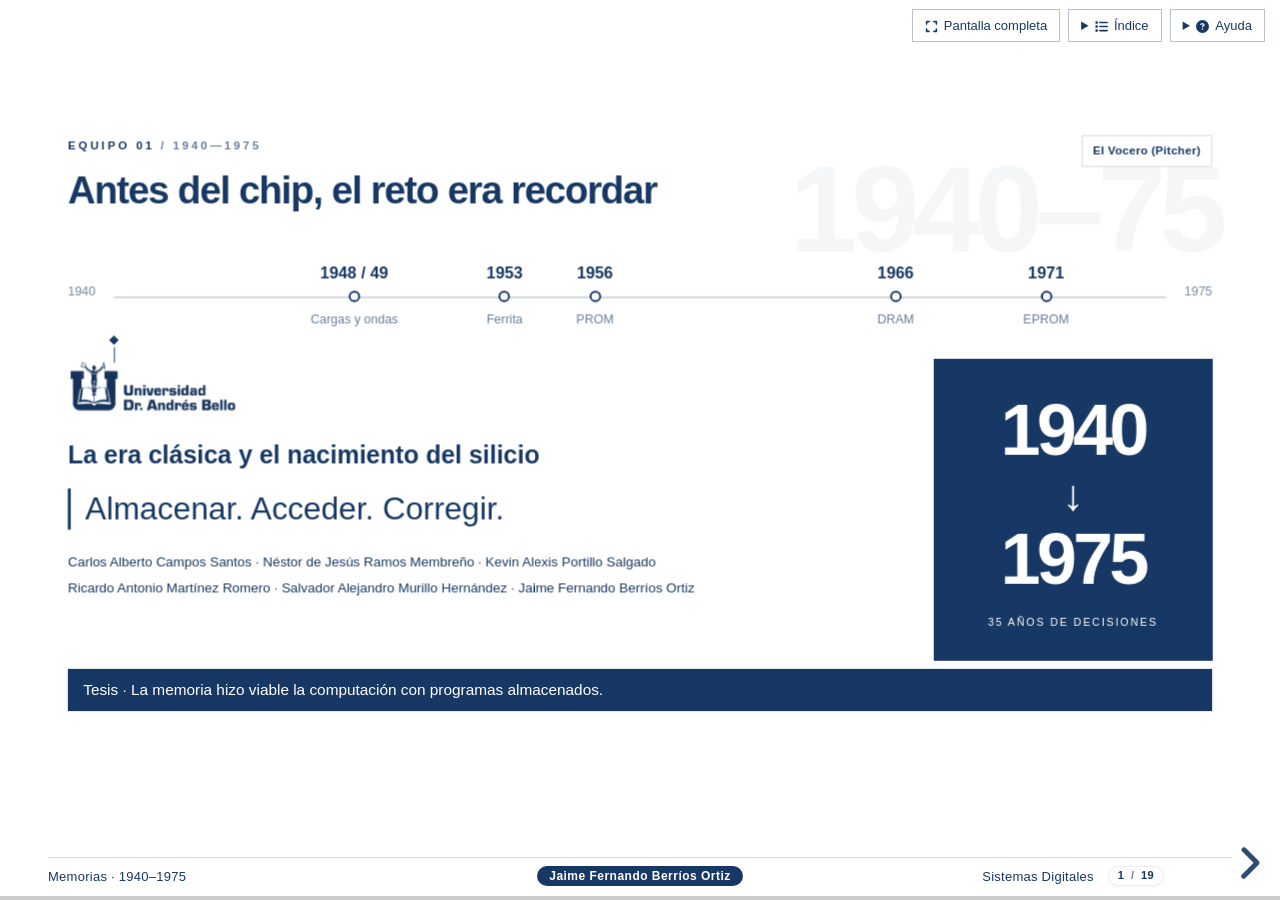
==== index.html @ a52c302e "first commit" ====
<!doctype html>
<html lang="es">
<head>
  <meta charset="utf-8">
  <meta name="viewport" content="width=device-width, initial-scale=1">
  <title>Equipo 1 · La memoria antes del silicio</title>
  <link rel="icon" type="image/png" href="assets/institucional/isotipo-blanco.png">
  <link rel="stylesheet" href="vendor/reveal.js/dist/reset.css">
  <link rel="stylesheet" href="vendor/reveal.js/dist/reveal.css">
  <link rel="stylesheet" href="vendor/reveal.js/dist/theme/white.css">
  <link rel="stylesheet" href="vendor/reveal.js/dist/plugin/highlight/monokai.css">
  <link rel="stylesheet" href="css/unab.css">
  <!-- Ajustes propios de esta presentación; se conserva el tema compartido. -->
  <link rel="stylesheet" href="css/presentacion.css">
</head>
<body><svg class="svg-filters" aria-hidden="true" width="0" height="0"><defs><filter id="tinta-unab" color-interpolation-filters="sRGB"><feColorMatrix type="matrix" values="0.193424 0.650693 0.065687 0 0.090196 0.165910 0.558136 0.056346 0 0.219608 0.129227 0.434729 0.043887 0 0.392157 0 0 0 1 0"/></filter></defs></svg>
  <!-- Font Awesome Free 6.7.2 by @fontawesome — https://fontawesome.com
       Icons licensed under CC BY 4.0: https://creativecommons.org/licenses/by/4.0/
       Original SVG paths: https://github.com/FortAwesome/Font-Awesome/tree/6.7.2/svgs/solid
       Embedded selection for offline use; no external icon requests. -->
  <svg class="biblioteca-iconos" xmlns="http://www.w3.org/2000/svg" aria-hidden="true" focusable="false"><defs><symbol id="fa-arrow-right" viewBox="0 0 448 512"><path d="M438.6 278.6c12.5-12.5 12.5-32.8 0-45.3l-160-160c-12.5-12.5-32.8-12.5-45.3 0s-12.5 32.8 0 45.3L338.8 224 32 224c-17.7 0-32 14.3-32 32s14.3 32 32 32l306.7 0L233.4 393.4c-12.5 12.5-12.5 32.8 0 45.3s32.8 12.5 45.3 0l160-160z"/></symbol><symbol id="fa-book-open" viewBox="0 0 576 512"><path d="M249.6 471.5c10.8 3.8 22.4-4.1 22.4-15.5l0-377.4c0-4.2-1.6-8.4-5-11C247.4 52 202.4 32 144 32C93.5 32 46.3 45.3 18.1 56.1C6.8 60.5 0 71.7 0 83.8L0 454.1c0 11.9 12.8 20.2 24.1 16.5C55.6 460.1 105.5 448 144 448c33.9 0 79 14 105.6 23.5zm76.8 0C353 462 398.1 448 432 448c38.5 0 88.4 12.1 119.9 22.6c11.3 3.8 24.1-4.6 24.1-16.5l0-370.3c0-12.1-6.8-23.3-18.1-27.6C529.7 45.3 482.5 32 432 32c-58.4 0-103.4 20-123 35.6c-3.3 2.6-5 6.8-5 11L304 456c0 11.4 11.7 19.3 22.4 15.5z"/></symbol><symbol id="fa-book" viewBox="0 0 448 512"><path d="M96 0C43 0 0 43 0 96L0 416c0 53 43 96 96 96l288 0 32 0c17.7 0 32-14.3 32-32s-14.3-32-32-32l0-64c17.7 0 32-14.3 32-32l0-320c0-17.7-14.3-32-32-32L384 0 96 0zm0 384l256 0 0 64L96 448c-17.7 0-32-14.3-32-32s14.3-32 32-32zm32-240c0-8.8 7.2-16 16-16l192 0c8.8 0 16 7.2 16 16s-7.2 16-16 16l-192 0c-8.8 0-16-7.2-16-16zm16 48l192 0c8.8 0 16 7.2 16 16s-7.2 16-16 16l-192 0c-8.8 0-16-7.2-16-16s7.2-16 16-16z"/></symbol><symbol id="fa-calendar-days" viewBox="0 0 448 512"><path d="M128 0c17.7 0 32 14.3 32 32l0 32 128 0 0-32c0-17.7 14.3-32 32-32s32 14.3 32 32l0 32 48 0c26.5 0 48 21.5 48 48l0 48L0 160l0-48C0 85.5 21.5 64 48 64l48 0 0-32c0-17.7 14.3-32 32-32zM0 192l448 0 0 272c0 26.5-21.5 48-48 48L48 512c-26.5 0-48-21.5-48-48L0 192zm64 80l0 32c0 8.8 7.2 16 16 16l32 0c8.8 0 16-7.2 16-16l0-32c0-8.8-7.2-16-16-16l-32 0c-8.8 0-16 7.2-16 16zm128 0l0 32c0 8.8 7.2 16 16 16l32 0c8.8 0 16-7.2 16-16l0-32c0-8.8-7.2-16-16-16l-32 0c-8.8 0-16 7.2-16 16zm144-16c-8.8 0-16 7.2-16 16l0 32c0 8.8 7.2 16 16 16l32 0c8.8 0 16-7.2 16-16l0-32c0-8.8-7.2-16-16-16l-32 0zM64 400l0 32c0 8.8 7.2 16 16 16l32 0c8.8 0 16-7.2 16-16l0-32c0-8.8-7.2-16-16-16l-32 0c-8.8 0-16 7.2-16 16zm144-16c-8.8 0-16 7.2-16 16l0 32c0 8.8 7.2 16 16 16l32 0c8.8 0 16-7.2 16-16l0-32c0-8.8-7.2-16-16-16l-32 0zm112 16l0 32c0 8.8 7.2 16 16 16l32 0c8.8 0 16-7.2 16-16l0-32c0-8.8-7.2-16-16-16l-32 0c-8.8 0-16 7.2-16 16z"/></symbol><symbol id="fa-chart-column" viewBox="0 0 512 512"><path d="M32 32c17.7 0 32 14.3 32 32l0 336c0 8.8 7.2 16 16 16l400 0c17.7 0 32 14.3 32 32s-14.3 32-32 32L80 480c-44.2 0-80-35.8-80-80L0 64C0 46.3 14.3 32 32 32zM160 224c17.7 0 32 14.3 32 32l0 64c0 17.7-14.3 32-32 32s-32-14.3-32-32l0-64c0-17.7 14.3-32 32-32zm128-64l0 160c0 17.7-14.3 32-32 32s-32-14.3-32-32l0-160c0-17.7 14.3-32 32-32s32 14.3 32 32zm64 32c17.7 0 32 14.3 32 32l0 96c0 17.7-14.3 32-32 32s-32-14.3-32-32l0-96c0-17.7 14.3-32 32-32zM480 96l0 224c0 17.7-14.3 32-32 32s-32-14.3-32-32l0-224c0-17.7 14.3-32 32-32s32 14.3 32 32z"/></symbol><symbol id="fa-circle-check" viewBox="0 0 512 512"><path d="M256 512A256 256 0 1 0 256 0a256 256 0 1 0 0 512zM369 209L241 337c-9.4 9.4-24.6 9.4-33.9 0l-64-64c-9.4-9.4-9.4-24.6 0-33.9s24.6-9.4 33.9 0l47 47L335 175c9.4-9.4 24.6-9.4 33.9 0s9.4 24.6 0 33.9z"/></symbol><symbol id="fa-circle-question" viewBox="0 0 512 512"><path d="M256 512A256 256 0 1 0 256 0a256 256 0 1 0 0 512zM169.8 165.3c7.9-22.3 29.1-37.3 52.8-37.3l58.3 0c34.9 0 63.1 28.3 63.1 63.1c0 22.6-12.1 43.5-31.7 54.8L280 264.4c-.2 13-10.9 23.6-24 23.6c-13.3 0-24-10.7-24-24l0-13.5c0-8.6 4.6-16.5 12.1-20.8l44.3-25.4c4.7-2.7 7.6-7.7 7.6-13.1c0-8.4-6.8-15.1-15.1-15.1l-58.3 0c-3.4 0-6.4 2.1-7.5 5.3l-.4 1.2c-4.4 12.5-18.2 19-30.6 14.6s-19-18.2-14.6-30.6l.4-1.2zM224 352a32 32 0 1 1 64 0 32 32 0 1 1 -64 0z"/></symbol><symbol id="fa-comments" viewBox="0 0 640 512"><path d="M208 352c114.9 0 208-78.8 208-176S322.9 0 208 0S0 78.8 0 176c0 38.6 14.7 74.3 39.6 103.4c-3.5 9.4-8.7 17.7-14.2 24.7c-4.8 6.2-9.7 11-13.3 14.3c-1.8 1.6-3.3 2.9-4.3 3.7c-.5 .4-.9 .7-1.1 .8l-.2 .2s0 0 0 0s0 0 0 0C1 327.2-1.4 334.4 .8 340.9S9.1 352 16 352c21.8 0 43.8-5.6 62.1-12.5c9.2-3.5 17.8-7.4 25.2-11.4C134.1 343.3 169.8 352 208 352zM448 176c0 112.3-99.1 196.9-216.5 207C255.8 457.4 336.4 512 432 512c38.2 0 73.9-8.7 104.7-23.9c7.5 4 16 7.9 25.2 11.4c18.3 6.9 40.3 12.5 62.1 12.5c6.9 0 13.1-4.5 15.2-11.1c2.1-6.6-.2-13.8-5.8-17.9c0 0 0 0 0 0s0 0 0 0l-.2-.2c-.2-.2-.6-.4-1.1-.8c-1-.8-2.5-2-4.3-3.7c-3.6-3.3-8.5-8.1-13.3-14.3c-5.5-7-10.7-15.4-14.2-24.7c24.9-29 39.6-64.7 39.6-103.4c0-92.8-84.9-168.9-192.6-175.5c.4 5.1 .6 10.3 .6 15.5z"/></symbol><symbol id="fa-expand" viewBox="0 0 448 512"><path d="M32 32C14.3 32 0 46.3 0 64l0 96c0 17.7 14.3 32 32 32s32-14.3 32-32l0-64 64 0c17.7 0 32-14.3 32-32s-14.3-32-32-32L32 32zM64 352c0-17.7-14.3-32-32-32s-32 14.3-32 32l0 96c0 17.7 14.3 32 32 32l96 0c17.7 0 32-14.3 32-32s-14.3-32-32-32l-64 0 0-64zM320 32c-17.7 0-32 14.3-32 32s14.3 32 32 32l64 0 0 64c0 17.7 14.3 32 32 32s32-14.3 32-32l0-96c0-17.7-14.3-32-32-32l-96 0zM448 352c0-17.7-14.3-32-32-32s-32 14.3-32 32l0 64-64 0c-17.7 0-32 14.3-32 32s14.3 32 32 32l96 0c17.7 0 32-14.3 32-32l0-96z"/></symbol><symbol id="fa-flag-checkered" viewBox="0 0 448 512"><path d="M32 0C49.7 0 64 14.3 64 32l0 16 69-17.2c38.1-9.5 78.3-5.1 113.5 12.5c46.3 23.2 100.8 23.2 147.1 0l9.6-4.8C423.8 28.1 448 43.1 448 66.1l0 279.7c0 13.3-8.3 25.3-20.8 30l-34.7 13c-46.2 17.3-97.6 14.6-141.7-7.4c-37.9-19-81.3-23.7-122.5-13.4L64 384l0 96c0 17.7-14.3 32-32 32s-32-14.3-32-32l0-80 0-66L0 64 0 32C0 14.3 14.3 0 32 0zM64 187.1l64-13.9 0 65.5L64 252.6 64 318l48.8-12.2c5.1-1.3 10.1-2.4 15.2-3.3l0-63.9 38.9-8.4c8.3-1.8 16.7-2.5 25.1-2.1l0-64c13.6 .4 27.2 2.6 40.4 6.4l23.6 6.9 0 66.7-41.7-12.3c-7.3-2.1-14.8-3.4-22.3-3.8l0 71.4c21.8 1.9 43.3 6.7 64 14.4l0-69.8 22.7 6.7c13.5 4 27.3 6.4 41.3 7.4l0-64.2c-7.8-.8-15.6-2.3-23.2-4.5l-40.8-12 0-62c-13-3.8-25.8-8.8-38.2-15c-8.2-4.1-16.9-7-25.8-8.8l0 72.4c-13-.4-26 .8-38.7 3.6L128 173.2 128 98 64 114l0 73.1zM320 335.7c16.8 1.5 33.9-.7 50-6.8l14-5.2 0-71.7-7.9 1.8c-18.4 4.3-37.3 5.7-56.1 4.5l0 77.4zm64-149.4l0-70.8c-20.9 6.1-42.4 9.1-64 9.1l0 69.4c13.9 1.4 28 .5 41.7-2.6l22.3-5.2z"/></symbol><symbol id="fa-gears" viewBox="0 0 640 512"><path d="M308.5 135.3c7.1-6.3 9.9-16.2 6.2-25c-2.3-5.3-4.8-10.5-7.6-15.5L304 89.4c-3-5-6.3-9.9-9.8-14.6c-5.7-7.6-15.7-10.1-24.7-7.1l-28.2 9.3c-10.7-8.8-23-16-36.2-20.9L199 27.1c-1.9-9.3-9.1-16.7-18.5-17.8C173.9 8.4 167.2 8 160.4 8l-.7 0c-6.8 0-13.5 .4-20.1 1.2c-9.4 1.1-16.6 8.6-18.5 17.8L115 56.1c-13.3 5-25.5 12.1-36.2 20.9L50.5 67.8c-9-3-19-.5-24.7 7.1c-3.5 4.7-6.8 9.6-9.9 14.6l-3 5.3c-2.8 5-5.3 10.2-7.6 15.6c-3.7 8.7-.9 18.6 6.2 25l22.2 19.8C32.6 161.9 32 168.9 32 176s.6 14.1 1.7 20.9L11.5 216.7c-7.1 6.3-9.9 16.2-6.2 25c2.3 5.3 4.8 10.5 7.6 15.6l3 5.2c3 5.1 6.3 9.9 9.9 14.6c5.7 7.6 15.7 10.1 24.7 7.1l28.2-9.3c10.7 8.8 23 16 36.2 20.9l6.1 29.1c1.9 9.3 9.1 16.7 18.5 17.8c6.7 .8 13.5 1.2 20.4 1.2s13.7-.4 20.4-1.2c9.4-1.1 16.6-8.6 18.5-17.8l6.1-29.1c13.3-5 25.5-12.1 36.2-20.9l28.2 9.3c9 3 19 .5 24.7-7.1c3.5-4.7 6.8-9.5 9.8-14.6l3.1-5.4c2.8-5 5.3-10.2 7.6-15.5c3.7-8.7 .9-18.6-6.2-25l-22.2-19.8c1.1-6.8 1.7-13.8 1.7-20.9s-.6-14.1-1.7-20.9l22.2-19.8zM112 176a48 48 0 1 1 96 0 48 48 0 1 1 -96 0zM504.7 500.5c6.3 7.1 16.2 9.9 25 6.2c5.3-2.3 10.5-4.8 15.5-7.6l5.4-3.1c5-3 9.9-6.3 14.6-9.8c7.6-5.7 10.1-15.7 7.1-24.7l-9.3-28.2c8.8-10.7 16-23 20.9-36.2l29.1-6.1c9.3-1.9 16.7-9.1 17.8-18.5c.8-6.7 1.2-13.5 1.2-20.4s-.4-13.7-1.2-20.4c-1.1-9.4-8.6-16.6-17.8-18.5L583.9 307c-5-13.3-12.1-25.5-20.9-36.2l9.3-28.2c3-9 .5-19-7.1-24.7c-4.7-3.5-9.6-6.8-14.6-9.9l-5.3-3c-5-2.8-10.2-5.3-15.6-7.6c-8.7-3.7-18.6-.9-25 6.2l-19.8 22.2c-6.8-1.1-13.8-1.7-20.9-1.7s-14.1 .6-20.9 1.7l-19.8-22.2c-6.3-7.1-16.2-9.9-25-6.2c-5.3 2.3-10.5 4.8-15.6 7.6l-5.2 3c-5.1 3-9.9 6.3-14.6 9.9c-7.6 5.7-10.1 15.7-7.1 24.7l9.3 28.2c-8.8 10.7-16 23-20.9 36.2L315.1 313c-9.3 1.9-16.7 9.1-17.8 18.5c-.8 6.7-1.2 13.5-1.2 20.4s.4 13.7 1.2 20.4c1.1 9.4 8.6 16.6 17.8 18.5l29.1 6.1c5 13.3 12.1 25.5 20.9 36.2l-9.3 28.2c-3 9-.5 19 7.1 24.7c4.7 3.5 9.5 6.8 14.6 9.8l5.4 3.1c5 2.8 10.2 5.3 15.5 7.6c8.7 3.7 18.6 .9 25-6.2l19.8-22.2c6.8 1.1 13.8 1.7 20.9 1.7s14.1-.6 20.9-1.7l19.8 22.2zM464 304a48 48 0 1 1 0 96 48 48 0 1 1 0-96z"/></symbol><symbol id="fa-laptop-code" viewBox="0 0 640 512"><path d="M64 96c0-35.3 28.7-64 64-64l384 0c35.3 0 64 28.7 64 64l0 256-64 0 0-256L128 96l0 256-64 0L64 96zM0 403.2C0 392.6 8.6 384 19.2 384l601.6 0c10.6 0 19.2 8.6 19.2 19.2c0 42.4-34.4 76.8-76.8 76.8L76.8 480C34.4 480 0 445.6 0 403.2zM281 209l-31 31 31 31c9.4 9.4 9.4 24.6 0 33.9s-24.6 9.4-33.9 0l-48-48c-9.4-9.4-9.4-24.6 0-33.9l48-48c9.4-9.4 24.6-9.4 33.9 0s9.4 24.6 0 33.9zM393 175l48 48c9.4 9.4 9.4 24.6 0 33.9l-48 48c-9.4 9.4-24.6 9.4-33.9 0s-9.4-24.6 0-33.9l31-31-31-31c-9.4-9.4-9.4-24.6 0-33.9s24.6-9.4 33.9 0z"/></symbol><symbol id="fa-lightbulb" viewBox="0 0 384 512"><path d="M272 384c9.6-31.9 29.5-59.1 49.2-86.2c0 0 0 0 0 0c5.2-7.1 10.4-14.2 15.4-21.4c19.8-28.5 31.4-63 31.4-100.3C368 78.8 289.2 0 192 0S16 78.8 16 176c0 37.3 11.6 71.9 31.4 100.3c5 7.2 10.2 14.3 15.4 21.4c0 0 0 0 0 0c19.8 27.1 39.7 54.4 49.2 86.2l160 0zM192 512c44.2 0 80-35.8 80-80l0-16-160 0 0 16c0 44.2 35.8 80 80 80zM112 176c0 8.8-7.2 16-16 16s-16-7.2-16-16c0-61.9 50.1-112 112-112c8.8 0 16 7.2 16 16s-7.2 16-16 16c-44.2 0-80 35.8-80 80z"/></symbol><symbol id="fa-list" viewBox="0 0 512 512"><path d="M40 48C26.7 48 16 58.7 16 72l0 48c0 13.3 10.7 24 24 24l48 0c13.3 0 24-10.7 24-24l0-48c0-13.3-10.7-24-24-24L40 48zM192 64c-17.7 0-32 14.3-32 32s14.3 32 32 32l288 0c17.7 0 32-14.3 32-32s-14.3-32-32-32L192 64zm0 160c-17.7 0-32 14.3-32 32s14.3 32 32 32l288 0c17.7 0 32-14.3 32-32s-14.3-32-32-32l-288 0zm0 160c-17.7 0-32 14.3-32 32s14.3 32 32 32l288 0c17.7 0 32-14.3 32-32s-14.3-32-32-32l-288 0zM16 232l0 48c0 13.3 10.7 24 24 24l48 0c13.3 0 24-10.7 24-24l0-48c0-13.3-10.7-24-24-24l-48 0c-13.3 0-24 10.7-24 24zM40 368c-13.3 0-24 10.7-24 24l0 48c0 13.3 10.7 24 24 24l48 0c13.3 0 24-10.7 24-24l0-48c0-13.3-10.7-24-24-24l-48 0z"/></symbol><symbol id="fa-rotate-left" viewBox="0 0 512 512"><path d="M48.5 224L40 224c-13.3 0-24-10.7-24-24L16 72c0-9.7 5.8-18.5 14.8-22.2s19.3-1.7 26.2 5.2L98.6 96.6c87.6-86.5 228.7-86.2 315.8 1c87.5 87.5 87.5 229.3 0 316.8s-229.3 87.5-316.8 0c-12.5-12.5-12.5-32.8 0-45.3s32.8-12.5 45.3 0c62.5 62.5 163.8 62.5 226.3 0s62.5-163.8 0-226.3c-62.2-62.2-162.7-62.5-225.3-1L185 183c6.9 6.9 8.9 17.2 5.2 26.2s-12.5 14.8-22.2 14.8L48.5 224z"/></symbol><symbol id="fa-scale-balanced" viewBox="0 0 640 512"><path d="M384 32l128 0c17.7 0 32 14.3 32 32s-14.3 32-32 32L398.4 96c-5.2 25.8-22.9 47.1-46.4 57.3L352 448l160 0c17.7 0 32 14.3 32 32s-14.3 32-32 32l-192 0-192 0c-17.7 0-32-14.3-32-32s14.3-32 32-32l160 0 0-294.7c-23.5-10.3-41.2-31.6-46.4-57.3L128 96c-17.7 0-32-14.3-32-32s14.3-32 32-32l128 0c14.6-19.4 37.8-32 64-32s49.4 12.6 64 32zm55.6 288l144.9 0L512 195.8 439.6 320zM512 416c-62.9 0-115.2-34-126-78.9c-2.6-11 1-22.3 6.7-32.1l95.2-163.2c5-8.6 14.2-13.8 24.1-13.8s19.1 5.3 24.1 13.8l95.2 163.2c5.7 9.8 9.3 21.1 6.7 32.1C627.2 382 574.9 416 512 416zM126.8 195.8L54.4 320l144.9 0L126.8 195.8zM.9 337.1c-2.6-11 1-22.3 6.7-32.1l95.2-163.2c5-8.6 14.2-13.8 24.1-13.8s19.1 5.3 24.1 13.8l95.2 163.2c5.7 9.8 9.3 21.1 6.7 32.1C242 382 189.7 416 126.8 416S11.7 382 .9 337.1z"/></symbol></defs></svg>
  <!-- compilar.py sincroniza data-campo e integrantes; edita libremente las láminas. -->
  <div class="reveal">
    <div class="slides"><section id="portada" class="era era-tesis layout-hero" style="--event-position:4.00%" data-expositor="Jaime Fernando Berríos Ortiz" data-auto-animate data-auto-animate-duration="0.8" data-auto-animate-easing="ease-in-out"><p class="eyebrow">EQUIPO 01 <span>/ 1940—1975</span></p><span class="era-watermark" aria-hidden="true">1940–75</span><p class="role-tag">El Vocero (Pitcher)</p><h2>Antes del chip, el reto era recordar</h2><nav class="chronology " aria-label="Línea de tiempo de 1940 a 1975" data-id="chronology"><div class="time-axis" data-id="axis"></div><div class="time-travel" data-id="travel" style="width:0.0%"></div><span class="time-bound start">1940</span><span class="time-bound end">1975</span><a class="time-node  " href="#/cuarenta" data-id="node-cuarenta" style="left:25.03%" ><span class="node-date">1948 / 49</span><span class="node-dot"></span><span class="node-name">Cargas y ondas</span></a><a class="time-node  " href="#/ferrita" data-id="node-ferrita" style="left:38.17%" ><span class="node-date">1953</span><span class="node-dot"></span><span class="node-name">Ferrita</span></a><a class="time-node  " href="#/prom" data-id="node-prom" style="left:46.06%" ><span class="node-date">1956</span><span class="node-dot"></span><span class="node-name">PROM</span></a><a class="time-node  " href="#/dram" data-id="node-dram" style="left:72.34%" ><span class="node-date">1966</span><span class="node-dot"></span><span class="node-name">DRAM</span></a><a class="time-node  " href="#/eprom" data-id="node-eprom" style="left:85.49%" ><span class="node-date">1971</span><span class="node-dot"></span><span class="node-name">EPROM</span></a><span class="time-cursor" data-id="cursor" style="left:4.00%" aria-hidden="true"></span></nav><div class="era-content"><div class="hero-copy"><img class="brand" src="assets/institucional/logo-horizontal-azul.png" alt="Universidad Dr. Andrés Bello"><p class="lead">La era clásica y el nacimiento del silicio</p><p class="thesis">Almacenar. Acceder. Corregir.</p><div class="team">Carlos Alberto Campos Santos · Néstor de Jesús Ramos Membreño · Kevin Alexis Portillo Salgado<br>Ricardo Antonio Martínez Romero · Salvador Alejandro Murillo Hernández · Jaime Fernando Berríos Ortiz</div></div><div class="hero-period" aria-hidden="true"><b>1940</b><span>↓</span><b>1975</b><small>35 AÑOS DE DECISIONES</small></div></div><p class="argument-strip">Tesis · La memoria hizo viable la computación con programas almacenados.</p><aside class="notes">Buenos días, ingeniero y compañeros. Somos el equipo uno y nos corresponde la era clásica y el nacimiento del silicio, de 1940 a 1975. En este periodo, las memorias pasaron de guardar información con cargas, ondas y anillos magnéticos a integrarla en chips. Vamos a recorrer cinco hitos: cargas y líneas de retardo, ferrita, PROM, DRAM y EPROM. Nuestra idea central es que cada avance resolvió un problema, pero también tuvo sus límites. Salvador nos explicará cómo organizamos la línea de tiempo.<br>PAUTA: Pausa al saludar. Dar paso a Salvador.</aside></section>
<section id="mapa" class="era era-mapa layout-standard" style="--event-position:4.00%" data-expositor="Salvador Alejandro Murillo Hernández" data-auto-animate data-auto-animate-duration="0.8" data-auto-animate-easing="ease-in-out"><p class="eyebrow">EQUIPO 01 <span>/ EL RECORRIDO</span></p><span class="era-watermark" aria-hidden="true">1940–75</span><p class="role-tag">El Maquetador y Diseñador</p><h2>Una línea de tiempo, cinco decisiones</h2><nav class="chronology chronology-map" aria-label="Línea de tiempo de 1940 a 1975" data-id="chronology"><div class="time-axis" data-id="axis"></div><div class="time-travel" data-id="travel" style="width:0.0%"></div><span class="time-bound start">1940</span><span class="time-bound end">1975</span><a class="time-node  " href="#/cuarenta" data-id="node-cuarenta" style="left:25.03%" ><span class="node-date">1948 / 49</span><span class="node-dot"></span><span class="node-name">Cargas y ondas</span></a><a class="time-node  " href="#/ferrita" data-id="node-ferrita" style="left:38.17%" ><span class="node-date">1953</span><span class="node-dot"></span><span class="node-name">Ferrita</span></a><a class="time-node  " href="#/prom" data-id="node-prom" style="left:46.06%" ><span class="node-date">1956</span><span class="node-dot"></span><span class="node-name">PROM</span></a><a class="time-node  " href="#/dram" data-id="node-dram" style="left:72.34%" ><span class="node-date">1966</span><span class="node-dot"></span><span class="node-name">DRAM</span></a><a class="time-node  " href="#/eprom" data-id="node-eprom" style="left:85.49%" ><span class="node-date">1971</span><span class="node-dot"></span><span class="node-name">EPROM</span></a></nav><div class="era-content"><p class="map-thesis">Del dato que circula al programa que puede corregirse.</p><div class="map-key"><span>01 / Mecanismo físico</span><span>02 / Forma de acceso</span><span>03 / Costo y límite</span></div><p class="hint">Eje proporcional de 1940 a 1975 · Los hitos son seleccionables · Las tecnologías coexistieron</p></div><p class="argument-strip">Leer el eje · La posición indica fecha; la conexión explica el cambio.</p><aside class="notes">Para seguir la historia, organizamos esta línea de tiempo de 1940 a 1975. La distancia entre los puntos representa los años transcurridos, no la importancia de cada invento. Cada punto marca un hito: puede ser una idea, un producto o su uso en una computadora. Las tecnologías también coexistieron; una no reemplazó de inmediato a todas las anteriores. Carlos va a comenzar con las dificultades para guardar información en los años cuarenta.<br>PAUTA: Recorrer el eje de izquierda a derecha. Dar paso a Carlos.</aside></section>
<section id="cuarenta" class="era era-origen layout-standard" style="--event-position:25.03%" data-expositor="Carlos Alberto Campos Santos" data-auto-animate data-auto-animate-duration="0.8" data-auto-animate-easing="ease-in-out"><p class="eyebrow">EQUIPO 01 <span>/ 1940s · 1948 / 1949</span></p><span class="era-watermark" aria-hidden="true">1948</span><p class="role-tag">El Historiador</p><h2>Recordar era mantener algo en movimiento</h2><nav class="chronology " aria-label="Línea de tiempo de 1940 a 1975" data-id="chronology"><div class="time-axis" data-id="axis"></div><div class="time-travel" data-id="travel" style="width:21.02857142857143%"></div><span class="time-bound start">1940</span><span class="time-bound end">1975</span><a class="time-node active " href="#/cuarenta" data-id="node-cuarenta" style="left:25.03%" aria-current=step><span class="node-date">1948 / 49</span><span class="node-dot"></span><span class="node-name">Cargas y ondas</span></a><a class="time-node  " href="#/ferrita" data-id="node-ferrita" style="left:38.17%" ><span class="node-date">1953</span><span class="node-dot"></span><span class="node-name">Ferrita</span></a><a class="time-node  " href="#/prom" data-id="node-prom" style="left:46.06%" ><span class="node-date">1956</span><span class="node-dot"></span><span class="node-name">PROM</span></a><a class="time-node  " href="#/dram" data-id="node-dram" style="left:72.34%" ><span class="node-date">1966</span><span class="node-dot"></span><span class="node-name">DRAM</span></a><a class="time-node  " href="#/eprom" data-id="node-eprom" style="left:85.49%" ><span class="node-date">1971</span><span class="node-dot"></span><span class="node-name">EPROM</span></a><span class="time-cursor" data-id="cursor" style="left:25.03%" aria-hidden="true"></span></nav><div class="era-content"><div class="historian-layout"><div class="historical-evidence"><div class="cards"><article><h3>Tubo de Williams</h3><svg class="technical" viewBox="0 0 480 160" role="img" aria-label="Patrón de cargas en una pantalla: esquema de almacenamiento electrostático"><circle cx="110" cy="35" r="10" fill="currentColor" opacity="0.15"/><circle cx="110" cy="77" r="10" fill="currentColor" opacity="1"/><circle cx="110" cy="119" r="10" fill="currentColor" opacity="1"/><circle cx="175" cy="35" r="10" fill="currentColor" opacity="1"/><circle cx="175" cy="77" r="10" fill="currentColor" opacity="1"/><circle cx="175" cy="119" r="10" fill="currentColor" opacity="0.15"/><circle cx="240" cy="35" r="10" fill="currentColor" opacity="1"/><circle cx="240" cy="77" r="10" fill="currentColor" opacity="0.15"/><circle cx="240" cy="119" r="10" fill="currentColor" opacity="1"/><circle cx="305" cy="35" r="10" fill="currentColor" opacity="0.15"/><circle cx="305" cy="77" r="10" fill="currentColor" opacity="1"/><circle cx="305" cy="119" r="10" fill="currentColor" opacity="1"/><circle cx="370" cy="35" r="10" fill="currentColor" opacity="1"/><circle cx="370" cy="77" r="10" fill="currentColor" opacity="1"/><circle cx="370" cy="119" r="10" fill="currentColor" opacity="0.15"/></svg><p>Cargas en una pantalla de rayos catódicos.</p><small>Manchester Baby · 1948</small></article><article class="fragment fade-up"><h3>Retardo de mercurio</h3><svg class="technical" viewBox="0 0 480 160" role="img" aria-label="Pulsos acústicos con circuito de recirculación"><path d="M40 70H440M420 140H60V100M440 100V140"/><path class="signal" d="M50 70h30v-35h25v35h45v-35h25v35h65v-35h25v35h40v-35h25v35h80"/><text x="240" y="125">DETECTAR → REGENERAR → RECIRCULAR</text></svg><p>Pulsos acústicos que circulan y se regeneran.</p><small>EDSAC · 1949</small></article></div><p class="takeaway fragment fade-up">Dos soluciones volátiles: sin energía, se pierde la información.</p></div><!-- Video de Carlos: carlos-01-1940s.mp4 --><div class="video-slot" data-video="assets/contenido/videos/carlos-01-1940s.mp4"><span class="play" aria-hidden="true">▷</span><strong>CARLOS ALBERTO CAMPOS SANTOS</strong><p>Contexto histórico · Cargas y ondas</p><small>Intervención 01</small></div></div></div><p class="argument-strip">Problema histórico · Mantener disponible el programa exigía sostener físicamente los bits.</p><p class="evidence">Material docente / CHM · EDSAC</p><aside class="notes">En los años cuarenta, uno de los grandes retos era mantener los datos disponibles mientras la computadora trabajaba. Se probaron dos ideas: el tubo de Williams, que guardaba cargas en una pantalla de rayos catódicos, y las líneas de retardo de mercurio, que hacían circular pulsos acústicos. Las dos necesitaban energía para conservar la información y eran difíciles de mantener. Aun así, demostraron que era posible guardar programas en memoria. Ricardo les mostrará una computadora real que utilizó líneas de retardo.<br>PAUTA: Relacionar las dos soluciones con sus gráficos. Ricardo continúa al terminar.</aside></section>
<section id="campo-retardo" class="era era-origen layout-standard" style="--event-position:32.91%" data-expositor="Ricardo Antonio Martínez Romero" data-auto-animate data-auto-animate-duration="0.8" data-auto-animate-easing="ease-in-out"><p class="eyebrow">EQUIPO 01 <span>/ 1951</span></p><span class="era-watermark" aria-hidden="true">1951</span><p class="role-tag">El Especialista de Campo</p><h2>1951: la memoria sale del laboratorio</h2><nav class="chronology " aria-label="Línea de tiempo de 1940 a 1975" data-id="chronology"><div class="time-axis" data-id="axis"></div><div class="time-travel" data-id="travel" style="width:28.91428571428571%"></div><span class="time-bound start">1940</span><span class="time-bound end">1975</span><a class="time-node active past" href="#/cuarenta" data-id="node-cuarenta" style="left:25.03%" aria-current=step><span class="node-date">1948 / 49</span><span class="node-dot"></span><span class="node-name">Cargas y ondas</span></a><a class="time-node  " href="#/ferrita" data-id="node-ferrita" style="left:38.17%" ><span class="node-date">1953</span><span class="node-dot"></span><span class="node-name">Ferrita</span></a><a class="time-node  " href="#/prom" data-id="node-prom" style="left:46.06%" ><span class="node-date">1956</span><span class="node-dot"></span><span class="node-name">PROM</span></a><a class="time-node  " href="#/dram" data-id="node-dram" style="left:72.34%" ><span class="node-date">1966</span><span class="node-dot"></span><span class="node-name">DRAM</span></a><a class="time-node  " href="#/eprom" data-id="node-eprom" style="left:85.49%" ><span class="node-date">1971</span><span class="node-dot"></span><span class="node-name">EPROM</span></a><span class="time-cursor" data-id="cursor" style="left:32.91%" aria-hidden="true"></span></nav><div class="era-content"><div class="field-story"><div class="product-wordmark"><small>REMINGTON RAND</small><strong>UNIVAC I</strong><span>1951 / sistema comercial</span></div><div class="field-evidence"><div class="fact"><span>01</span><div><h3>Dónde</h3><p>Oficina del Censo de Estados Unidos.</p></div></div><div class="fact"><span>02</span><div><h3>Qué memoria</h3><p>Siete tanques de líneas de retardo de mercurio.</p></div></div><div class="fact"><span>03</span><div><h3>Qué demuestra</h3><p>El almacenamiento de programas llegó a un sistema de uso real.</p></div></div></div></div></div><p class="argument-strip">Caso documentado · UNIVAC I convirtió una limitación física en un sistema utilizable.</p><p class="evidence">Computer History Museum · UNIVAC / EDSAC y líneas de retardo</p><aside class="notes">Un ejemplo real fue UNIVAC I, entregada en 1951 a la Oficina del Censo de Estados Unidos. Su memoria utilizaba siete tanques con líneas de retardo de mercurio. Los pulsos circulaban constantemente y, para recuperar un dato, había que esperar a que llegara al sensor. Era una solución grande y exigente de mantener, pero llegó a utilizarse en un sistema comercial. Carlos explicará ahora cómo la ferrita permitió seleccionar una posición sin esperar a que el dato circulara.<br>PAUTA: Señalar UNIVAC I y los siete tanques. Dar paso a Carlos.</aside></section>
<section id="ferrita" class="era era-ferrita layout-standard" style="--event-position:38.17%" data-expositor="Carlos Alberto Campos Santos" data-auto-animate data-auto-animate-duration="0.8" data-auto-animate-easing="ease-in-out"><p class="eyebrow">EQUIPO 01 <span>/ 1953</span></p><span class="era-watermark" aria-hidden="true">1953</span><p class="role-tag">El Historiador</p><h2>Un anillo que recuerda sin corriente</h2><nav class="chronology " aria-label="Línea de tiempo de 1940 a 1975" data-id="chronology"><div class="time-axis" data-id="axis"></div><div class="time-travel" data-id="travel" style="width:34.17142857142857%"></div><span class="time-bound start">1940</span><span class="time-bound end">1975</span><a class="time-node  past" href="#/cuarenta" data-id="node-cuarenta" style="left:25.03%" ><span class="node-date">1948 / 49</span><span class="node-dot"></span><span class="node-name">Cargas y ondas</span></a><a class="time-node active " href="#/ferrita" data-id="node-ferrita" style="left:38.17%" aria-current=step><span class="node-date">1953</span><span class="node-dot"></span><span class="node-name">Ferrita</span></a><a class="time-node  " href="#/prom" data-id="node-prom" style="left:46.06%" ><span class="node-date">1956</span><span class="node-dot"></span><span class="node-name">PROM</span></a><a class="time-node  " href="#/dram" data-id="node-dram" style="left:72.34%" ><span class="node-date">1966</span><span class="node-dot"></span><span class="node-name">DRAM</span></a><a class="time-node  " href="#/eprom" data-id="node-eprom" style="left:85.49%" ><span class="node-date">1971</span><span class="node-dot"></span><span class="node-name">EPROM</span></a><span class="time-cursor" data-id="cursor" style="left:38.17%" aria-hidden="true"></span></nav><div class="era-content"><div class="historian-layout"><div class="historical-evidence"><div class="cards"><article><h3>Magnetismo</h3><svg class="technical" viewBox="0 0 480 160" role="img" aria-label="Matriz de anillos de ferrita atravesados por conductores"><path d="M90 15v130M40 35H440"/><path d="M90 15v130M40 80H440"/><path d="M90 15v130M40 125H440"/><path d="M180 15v130M40 35H440"/><path d="M180 15v130M40 80H440"/><path d="M180 15v130M40 125H440"/><path d="M270 15v130M40 35H440"/><path d="M270 15v130M40 80H440"/><path d="M270 15v130M40 125H440"/><path d="M360 15v130M40 35H440"/><path d="M360 15v130M40 80H440"/><path d="M360 15v130M40 125H440"/><circle cx="90" cy="35" r="14" stroke-width="7"/><circle cx="90" cy="80" r="14" stroke-width="7"/><circle cx="90" cy="125" r="14" stroke-width="7"/><circle cx="180" cy="35" r="14" stroke-width="7"/><circle cx="180" cy="80" r="14" stroke-width="7"/><circle cx="180" cy="125" r="14" stroke-width="7"/><circle cx="270" cy="35" r="14" stroke-width="7"/><circle cx="270" cy="80" r="14" stroke-width="7"/><circle cx="270" cy="125" r="14" stroke-width="7"/><circle cx="360" cy="35" r="14" stroke-width="7"/><circle cx="360" cy="80" r="14" stroke-width="7"/><circle cx="360" cy="125" r="14" stroke-width="7"/></svg><p>Dos sentidos de magnetización → dos estados.</p></article><article class="fragment fade-up"><h3>Whirlwind, MIT</h3><p>Hito de adopción de memoria de núcleos de ferrita.</p><p>Acceso aleatorio y conservación sin energía.</p></article></div><p class="takeaway fragment fade-up">RAM describe el acceso; no significa necesariamente volatilidad.</p></div><!-- Video de Carlos: carlos-02-ferrita.mp4 --><div class="video-slot" data-video="assets/contenido/videos/carlos-02-ferrita.mp4"><span class="play" aria-hidden="true">▷</span><strong>CARLOS ALBERTO CAMPOS SANTOS</strong><p>Contexto histórico · Ferrita</p><small>Intervención 02</small></div></div></div><p class="argument-strip">Cambio histórico · Un estado magnético podía permanecer sin alimentación.</p><p class="evidence">CHM · Whirlwind, 1953</p><aside class="notes">Esperar a que el dato recorriera una línea de mercurio limitaba el acceso. En 1953, la computadora Whirlwind del MIT incorporó memoria de núcleos de ferrita. Cada pequeño anillo conservaba un estado magnético, incluso sin alimentación. Además, se podía seleccionar una posición de la memoria. Fue un avance importante porque combinaba acceso aleatorio y conservación del dato al apagar. Néstor explicará cómo se guardaba y se leía la información dentro de esos anillos.<br>PAUTA: Mostrar el acceso aleatorio y la retención sin energía. Néstor continúa.</aside></section>
<section id="carlos-01" class="era era-ferrita layout-standard" style="--event-position:38.17%" data-expositor="Néstor de Jesús Ramos Membreño" data-auto-animate data-auto-animate-duration="0.8" data-auto-animate-easing="ease-in-out"><p class="eyebrow">EQUIPO 01 <span>/ LABORATORIO 01 · 1953</span></p><span class="era-watermark" aria-hidden="true">1953</span><p class="role-tag">El Ingeniero de Hardware</p><h2>Dentro de un núcleo de ferrita</h2><nav class="chronology " aria-label="Línea de tiempo de 1940 a 1975" data-id="chronology"><div class="time-axis" data-id="axis"></div><div class="time-travel" data-id="travel" style="width:34.17142857142857%"></div><span class="time-bound start">1940</span><span class="time-bound end">1975</span><a class="time-node  past" href="#/cuarenta" data-id="node-cuarenta" style="left:25.03%" ><span class="node-date">1948 / 49</span><span class="node-dot"></span><span class="node-name">Cargas y ondas</span></a><a class="time-node active " href="#/ferrita" data-id="node-ferrita" style="left:38.17%" aria-current=step><span class="node-date">1953</span><span class="node-dot"></span><span class="node-name">Ferrita</span></a><a class="time-node  " href="#/prom" data-id="node-prom" style="left:46.06%" ><span class="node-date">1956</span><span class="node-dot"></span><span class="node-name">PROM</span></a><a class="time-node  " href="#/dram" data-id="node-dram" style="left:72.34%" ><span class="node-date">1966</span><span class="node-dot"></span><span class="node-name">DRAM</span></a><a class="time-node  " href="#/eprom" data-id="node-eprom" style="left:85.49%" ><span class="node-date">1971</span><span class="node-dot"></span><span class="node-name">EPROM</span></a><span class="time-cursor" data-id="cursor" style="left:38.17%" aria-hidden="true"></span></nav><div class="era-content"><div class="mechanism-diagram"><svg class="technical" viewBox="0 0 480 160" role="img" aria-label="Matriz de anillos de ferrita atravesados por conductores"><path d="M90 15v130M40 35H440"/><path d="M90 15v130M40 80H440"/><path d="M90 15v130M40 125H440"/><path d="M180 15v130M40 35H440"/><path d="M180 15v130M40 80H440"/><path d="M180 15v130M40 125H440"/><path d="M270 15v130M40 35H440"/><path d="M270 15v130M40 80H440"/><path d="M270 15v130M40 125H440"/><path d="M360 15v130M40 35H440"/><path d="M360 15v130M40 80H440"/><path d="M360 15v130M40 125H440"/><circle cx="90" cy="35" r="14" stroke-width="7"/><circle cx="90" cy="80" r="14" stroke-width="7"/><circle cx="90" cy="125" r="14" stroke-width="7"/><circle cx="180" cy="35" r="14" stroke-width="7"/><circle cx="180" cy="80" r="14" stroke-width="7"/><circle cx="180" cy="125" r="14" stroke-width="7"/><circle cx="270" cy="35" r="14" stroke-width="7"/><circle cx="270" cy="80" r="14" stroke-width="7"/><circle cx="270" cy="125" r="14" stroke-width="7"/><circle cx="360" cy="35" r="14" stroke-width="7"/><circle cx="360" cy="80" r="14" stroke-width="7"/><circle cx="360" cy="125" r="14" stroke-width="7"/></svg></div><ol class="process"><li>Seleccionar</li><li>Detectar el cambio</li><li>Restaurar el dato</li></ol></div><p class="argument-strip">Hardware · Magnetización → selección por corrientes → detección → restauración.</p><aside class="notes">Cada anillo de ferrita puede magnetizarse en dos sentidos para representar un cero o un uno. Los cables de selección pasan por la matriz. Cada uno aporta parte de la corriente necesaria y, en la intersección elegida, la combinación permite cambiar el estado. Para leer, se lleva el núcleo a un estado conocido: si cambia, aparece un pulso en el cable sensor. Esa lectura altera el dato, así que el circuito debe restaurarlo. Kevin explicará cómo se selecciona una dirección para leer o escribir.<br>PAUTA: Señalar selección, lectura y restauración. Dar paso a Kevin.</aside></section>
<section id="direccion" class="era era-ferrita layout-address" style="--event-position:38.17%" data-expositor="Kevin Alexis Portillo Salgado" data-auto-animate data-auto-animate-duration="0.8" data-auto-animate-easing="ease-in-out"><p class="eyebrow">EQUIPO 01 <span>/ LEER / ESCRIBIR</span></p><span class="era-watermark" aria-hidden="true">1953</span><p class="role-tag">El Analista de Lógica y Dirección</p><h2>Una dirección es una ubicación</h2><nav class="chronology " aria-label="Línea de tiempo de 1940 a 1975" data-id="chronology"><div class="time-axis" data-id="axis"></div><div class="time-travel" data-id="travel" style="width:34.17142857142857%"></div><span class="time-bound start">1940</span><span class="time-bound end">1975</span><a class="time-node  past" href="#/cuarenta" data-id="node-cuarenta" style="left:25.03%" ><span class="node-date">1948 / 49</span><span class="node-dot"></span><span class="node-name">Cargas y ondas</span></a><a class="time-node active " href="#/ferrita" data-id="node-ferrita" style="left:38.17%" aria-current=step><span class="node-date">1953</span><span class="node-dot"></span><span class="node-name">Ferrita</span></a><a class="time-node  " href="#/prom" data-id="node-prom" style="left:46.06%" ><span class="node-date">1956</span><span class="node-dot"></span><span class="node-name">PROM</span></a><a class="time-node  " href="#/dram" data-id="node-dram" style="left:72.34%" ><span class="node-date">1966</span><span class="node-dot"></span><span class="node-name">DRAM</span></a><a class="time-node  " href="#/eprom" data-id="node-eprom" style="left:85.49%" ><span class="node-date">1971</span><span class="node-dot"></span><span class="node-name">EPROM</span></a><span class="time-cursor" data-id="cursor" style="left:38.17%" aria-hidden="true"></span></nav><div class="era-content"><div class="address-layout"><div class="address-proof"><figure class="evidence-figure"><button class="image-zoom" type="button" data-evidence="assets/contenido/imagenes/direccionamiento.png" aria-label="Ampliar: Dirección seleccionada y contenido leído"><img class="institutional-image" src="assets/contenido/imagenes/direccionamiento.png" alt="Dirección seleccionada y contenido leído"><span>↗ Ampliar evidencia</span></button><figcaption>Material docente, p. 10, fig. 6 · Braga (2024).</figcaption></figure></div><div class="memory-demo" aria-label="Demostración conceptual de lectura y escritura"><div class="demo-label">MODELO DIDÁCTICO · 4 POSICIONES</div><div class="memory-cells"><button type="button" class="memory-cell selected" data-address="0" aria-pressed="true"><small>00</small><b>10100101</b></button><button type="button" class="memory-cell " data-address="1" aria-pressed="false"><small>01</small><b>00111100</b></button><button type="button" class="memory-cell " data-address="2" aria-pressed="false"><small>10</small><b>11110000</b></button><button type="button" class="memory-cell " data-address="3" aria-pressed="false"><small>11</small><b>00001111</b></button></div><label for="memory-value">Dato de 8 bits</label><input id="memory-value" value="10100101" inputmode="numeric" pattern="[01]{8}" maxlength="8" aria-describedby="memory-status"><div class="memory-actions"><button type="button" id="memory-read">Leer</button><button type="button" id="memory-write">Escribir</button></div><p id="memory-status" role="status" aria-live="polite">Dirección 00 seleccionada. Pulsa Leer.</p></div></div></div><p class="argument-strip">Lógica · Dirección selecciona; control decide la operación; datos transporta el contenido.</p><aside class="notes">En este esquema, la memoria se comunica mediante direcciones, datos y señales de control. La dirección indica en qué posición buscar; el control indica si vamos a leer o escribir; y las líneas de datos transportan los bits. Aquí seleccionamos la dirección cero cero y pulsamos Leer: aparece el byte guardado. Si seleccionamos cero uno y escribimos otro patrón, podemos leerlo después. Esta demostración muestra la lógica de acceso; no simula el funcionamiento eléctrico de un chip. Carlos explicará por qué surgió la PROM.<br>PAUTA: Leer 00. Seleccionar 01, escribir 01010101 y volver a leer. Dar paso a Carlos.</aside></section>
<section id="prom" class="era era-prom layout-standard" style="--event-position:46.06%" data-expositor="Carlos Alberto Campos Santos" data-auto-animate data-auto-animate-duration="0.8" data-auto-animate-easing="ease-in-out"><p class="eyebrow">EQUIPO 01 <span>/ 1956</span></p><span class="era-watermark" aria-hidden="true">1956</span><p class="role-tag">El Historiador</p><h2>PROM: escribir una vez, recordar después</h2><nav class="chronology " aria-label="Línea de tiempo de 1940 a 1975" data-id="chronology"><div class="time-axis" data-id="axis"></div><div class="time-travel" data-id="travel" style="width:42.05714285714286%"></div><span class="time-bound start">1940</span><span class="time-bound end">1975</span><a class="time-node  past" href="#/cuarenta" data-id="node-cuarenta" style="left:25.03%" ><span class="node-date">1948 / 49</span><span class="node-dot"></span><span class="node-name">Cargas y ondas</span></a><a class="time-node  past" href="#/ferrita" data-id="node-ferrita" style="left:38.17%" ><span class="node-date">1953</span><span class="node-dot"></span><span class="node-name">Ferrita</span></a><a class="time-node active " href="#/prom" data-id="node-prom" style="left:46.06%" aria-current=step><span class="node-date">1956</span><span class="node-dot"></span><span class="node-name">PROM</span></a><a class="time-node  " href="#/dram" data-id="node-dram" style="left:72.34%" ><span class="node-date">1966</span><span class="node-dot"></span><span class="node-name">DRAM</span></a><a class="time-node  " href="#/eprom" data-id="node-eprom" style="left:85.49%" ><span class="node-date">1971</span><span class="node-dot"></span><span class="node-name">EPROM</span></a><span class="time-cursor" data-id="cursor" style="left:46.06%" aria-hidden="true"></span></nav><div class="era-content"><div class="historian-layout"><div class="historical-evidence"><div class="cards"><article><h3>Programable una vez</h3><svg class="technical" viewBox="0 0 480 160" role="img" aria-label="Enlaces intactos y abiertos de una PROM de fusibles"><path d="M40 35H440M40 125H440M100 35v90M200 35v35m0 25v30M300 35v90M400 35v35m0 25v30"/><text x="100" y="150">CONEXIÓN</text><text x="350" y="150">FUSIBLE ABIERTO</text></svg><p>En la PROM de fusibles, programar abre conexiones seleccionadas.</p></article><article class="fragment fade-up"><h3>Persistencia</h3><p>Conserva su contenido sin alimentación.</p><p>No admite borrar y reprogramar esos fusibles.</p></article></div><p class="hint fragment fade-up">1956: origen de PROM en la cronología de Micron. Las condiciones de programación dependen del dispositivo.</p></div><!-- Video de Carlos: carlos-03-prom.mp4 --><div class="video-slot" data-video="assets/contenido/videos/carlos-03-prom.mp4"><span class="play" aria-hidden="true">▷</span><strong>CARLOS ALBERTO CAMPOS SANTOS</strong><p>Contexto histórico · PROM</p><small>Intervención 03</small></div></div></div><p class="argument-strip">Problema histórico · Conservar instrucciones fijas sin depender de la alimentación.</p><p class="evidence">Micron · Hot Chips 2016</p><aside class="notes">La ferrita permitía leer y escribir, pero también hacía falta conservar instrucciones fijas que el usuario pudiera definir. En una ROM fabricada con máscara, cambiar el contenido requería cambiar el diseño de fabricación, algo poco conveniente para pequeñas cantidades. La PROM permitió programar el contenido después de fabricar la memoria. Su origen se sitúa en 1956, aunque los chips comerciales llegaron después. En la versión de fusibles, el contenido queda fijado una sola vez. Néstor explicará cómo se programa.<br>PAUTA: Distinguir origen de PROM y chips comerciales posteriores. Néstor continúa.</aside></section>
<section id="carlos-prom" class="era era-prom layout-standard" style="--event-position:46.06%" data-expositor="Néstor de Jesús Ramos Membreño" data-auto-animate data-auto-animate-duration="0.8" data-auto-animate-easing="ease-in-out"><p class="eyebrow">EQUIPO 01 <span>/ 1956</span></p><span class="era-watermark" aria-hidden="true">1956</span><p class="role-tag">El Ingeniero de Hardware</p><h2>PROM: una conexión que no vuelve atrás</h2><nav class="chronology " aria-label="Línea de tiempo de 1940 a 1975" data-id="chronology"><div class="time-axis" data-id="axis"></div><div class="time-travel" data-id="travel" style="width:42.05714285714286%"></div><span class="time-bound start">1940</span><span class="time-bound end">1975</span><a class="time-node  past" href="#/cuarenta" data-id="node-cuarenta" style="left:25.03%" ><span class="node-date">1948 / 49</span><span class="node-dot"></span><span class="node-name">Cargas y ondas</span></a><a class="time-node  past" href="#/ferrita" data-id="node-ferrita" style="left:38.17%" ><span class="node-date">1953</span><span class="node-dot"></span><span class="node-name">Ferrita</span></a><a class="time-node active " href="#/prom" data-id="node-prom" style="left:46.06%" aria-current=step><span class="node-date">1956</span><span class="node-dot"></span><span class="node-name">PROM</span></a><a class="time-node  " href="#/dram" data-id="node-dram" style="left:72.34%" ><span class="node-date">1966</span><span class="node-dot"></span><span class="node-name">DRAM</span></a><a class="time-node  " href="#/eprom" data-id="node-eprom" style="left:85.49%" ><span class="node-date">1971</span><span class="node-dot"></span><span class="node-name">EPROM</span></a><span class="time-cursor" data-id="cursor" style="left:46.06%" aria-hidden="true"></span></nav><div class="era-content"><div class="media-explanation"><figure class="evidence-figure"><button class="image-zoom" type="button" data-evidence="assets/contenido/imagenes/prom-fusibles.png" aria-label="Ampliar: Programación mediante apertura de fusibles en una línea PROM"><img class="institutional-image" src="assets/contenido/imagenes/prom-fusibles.png" alt="Programación mediante apertura de fusibles en una línea PROM"><span>↗ Ampliar evidencia</span></button><figcaption>Material docente, p. 7, fig. 3 · Braga (2024).</figcaption></figure><div class="mechanism-diagram"><svg class="technical" viewBox="0 0 480 160" role="img" aria-label="Enlaces intactos y abiertos de una PROM de fusibles"><path d="M40 35H440M40 125H440M100 35v90M200 35v35m0 25v30M300 35v90M400 35v35m0 25v30"/><text x="100" y="150">CONEXIÓN</text><text x="350" y="150">FUSIBLE ABIERTO</text></svg></div><ol class="process"><li>Seleccionar enlaces</li><li>Aplicar programación</li><li>Patrón irreversible</li></ol></div></div><p class="argument-strip">Hardware · La permanencia del patrón se consigue mediante enlaces irreversibles.</p><aside class="notes">Por dentro, una PROM de fusibles tiene una matriz de conexiones que pueden abrirse al programar. Un programador aplica las condiciones eléctricas necesarias para fundir los enlaces seleccionados. El patrón queda fijo y no necesita energía para conservarse. Pero un fusible abierto no se puede reconstruir: si el programa tiene un error, no podemos borrar y volver a grabar ese mismo chip. La corriente necesaria depende del dispositivo. Carlos explicará el siguiente salto: integrar más memoria en el silicio con la DRAM.<br>PAUTA: Señalar los fusibles abiertos. Dar paso a Carlos.</aside></section>
<section id="dram" class="era era-dram layout-standard" style="--event-position:72.34%" data-expositor="Carlos Alberto Campos Santos" data-auto-animate data-auto-animate-duration="0.8" data-auto-animate-easing="ease-in-out"><p class="eyebrow">EQUIPO 01 <span>/ 1966 · IDEA / 1970 · PRODUCTO</span></p><span class="era-watermark" aria-hidden="true">1966</span><p class="role-tag">El Historiador</p><h2>DRAM: hacer espacio para más bits</h2><nav class="chronology " aria-label="Línea de tiempo de 1940 a 1975" data-id="chronology"><div class="time-axis" data-id="axis"></div><div class="time-travel" data-id="travel" style="width:68.34285714285714%"></div><span class="time-bound start">1940</span><span class="time-bound end">1975</span><a class="time-node  past" href="#/cuarenta" data-id="node-cuarenta" style="left:25.03%" ><span class="node-date">1948 / 49</span><span class="node-dot"></span><span class="node-name">Cargas y ondas</span></a><a class="time-node  past" href="#/ferrita" data-id="node-ferrita" style="left:38.17%" ><span class="node-date">1953</span><span class="node-dot"></span><span class="node-name">Ferrita</span></a><a class="time-node  past" href="#/prom" data-id="node-prom" style="left:46.06%" ><span class="node-date">1956</span><span class="node-dot"></span><span class="node-name">PROM</span></a><a class="time-node active " href="#/dram" data-id="node-dram" style="left:72.34%" aria-current=step><span class="node-date">1966</span><span class="node-dot"></span><span class="node-name">DRAM</span></a><a class="time-node  " href="#/eprom" data-id="node-eprom" style="left:85.49%" ><span class="node-date">1971</span><span class="node-dot"></span><span class="node-name">EPROM</span></a><span class="time-cursor" data-id="cursor" style="left:72.34%" aria-hidden="true"></span></nav><div class="era-content"><div class="historian-layout"><div class="historical-evidence"><div class="cards"><article><h3>1966 · Robert Dennard</h3><svg class="technical" viewBox="0 0 480 160" role="img" aria-label="Esquema conceptual de un transistor que selecciona un capacitor"><path d="M30 85H160m0-35v70m20-70v70m0-35h150m0-30v60m20-60v60m0-30h85M130 20h40v25"/><text x="140" y="150">TRANSISTOR</text><text x="340" y="150">CAPACITOR</text></svg><p>Una celda con un transistor y un capacitor.</p></article><article class="fragment fade-up"><h3>1970 · Intel 1103</h3><p>Hito comercial de DRAM.</p><p>Su celda usaba tres transistores: no confundirla con la de Dennard.</p></article></div><p class="takeaway fragment fade-up">Más integración, a cambio de refrescar la información.</p></div><!-- Video de Carlos: carlos-04-dram.mp4 --><div class="video-slot" data-video="assets/contenido/videos/carlos-04-dram.mp4"><span class="play" aria-hidden="true">▷</span><strong>CARLOS ALBERTO CAMPOS SANTOS</strong><p>Contexto histórico · DRAM</p><small>Intervención 04</small></div></div></div><p class="argument-strip">Presión histórica · Más capacidad exigía integrar más bits en menos espacio.</p><p class="evidence">IBM · DRAM / CHM · Intel 1103, 1970</p><aside class="notes">Hacia los años sesenta, aumentar la memoria de ferrita significaba añadir más anillos y conexiones. El espacio y el costo de fabricación eran una limitación. En 1966, Robert Dennard, de IBM, propuso una celda muy sencilla: un transistor y un capacitor para guardar cada bit. Esa idea ayudó a aumentar la densidad de memoria en silicio. Es importante distinguirla del Intel 1103 comercial de 1970, que usaba tres transistores por celda. Néstor explicará el principio de almacenamiento y por qué necesita refresco.<br>PAUTA: Distinguir 1966 (idea) de 1970 (producto). Dar paso a Néstor.</aside></section>
<section id="carlos-02" class="era era-dram layout-standard" style="--event-position:72.34%" data-expositor="Néstor de Jesús Ramos Membreño" data-auto-animate data-auto-animate-duration="0.8" data-auto-animate-easing="ease-in-out"><p class="eyebrow">EQUIPO 01 <span>/ LABORATORIO 02 · 1966</span></p><span class="era-watermark" aria-hidden="true">1966</span><p class="role-tag">El Ingeniero de Hardware</p><h2>El bit se escapa si no lo cuidamos</h2><nav class="chronology " aria-label="Línea de tiempo de 1940 a 1975" data-id="chronology"><div class="time-axis" data-id="axis"></div><div class="time-travel" data-id="travel" style="width:68.34285714285714%"></div><span class="time-bound start">1940</span><span class="time-bound end">1975</span><a class="time-node  past" href="#/cuarenta" data-id="node-cuarenta" style="left:25.03%" ><span class="node-date">1948 / 49</span><span class="node-dot"></span><span class="node-name">Cargas y ondas</span></a><a class="time-node  past" href="#/ferrita" data-id="node-ferrita" style="left:38.17%" ><span class="node-date">1953</span><span class="node-dot"></span><span class="node-name">Ferrita</span></a><a class="time-node  past" href="#/prom" data-id="node-prom" style="left:46.06%" ><span class="node-date">1956</span><span class="node-dot"></span><span class="node-name">PROM</span></a><a class="time-node active " href="#/dram" data-id="node-dram" style="left:72.34%" aria-current=step><span class="node-date">1966</span><span class="node-dot"></span><span class="node-name">DRAM</span></a><a class="time-node  " href="#/eprom" data-id="node-eprom" style="left:85.49%" ><span class="node-date">1971</span><span class="node-dot"></span><span class="node-name">EPROM</span></a><span class="time-cursor" data-id="cursor" style="left:72.34%" aria-hidden="true"></span></nav><div class="era-content"><div class="mechanism-diagram"><svg class="technical" viewBox="0 0 480 160" role="img" aria-label="Esquema conceptual de un transistor que selecciona un capacitor"><path d="M30 85H160m0-35v70m20-70v70m0-35h150m0-30v60m20-60v60m0-30h85M130 20h40v25"/><text x="140" y="150">TRANSISTOR</text><text x="340" y="150">CAPACITOR</text></svg></div><ol class="process"><li>Almacenar carga</li><li>Compensar fugas</li><li>Refrescar periódicamente</li></ol></div><p class="argument-strip">Hardware · Una celda pequeña necesita restaurar la carga que se pierde.</p><aside class="notes">En la celda de un transistor y un capacitor, el bit se representa mediante la carga del capacitor. El transistor permite acceder a ella. La ventaja es que la celda ocupa poco espacio, pero el capacitor tiene fugas y pierde carga con el tiempo. Por eso el sistema debe refrescar la memoria periódicamente, restaurando los datos antes de que se pierdan. La lectura también requiere restauración. Si se corta la alimentación, la información se pierde. Ricardo mostrará cómo esta tecnología llegó al mercado.<br>PAUTA: Señalar capacitor, fuga y refresco. Ricardo continúa.</aside></section>
<section id="campo-silicio" class="era era-dram layout-standard" style="--event-position:85.49%" data-expositor="Ricardo Antonio Martínez Romero" data-auto-animate data-auto-animate-duration="0.8" data-auto-animate-easing="ease-in-out"><p class="eyebrow">EQUIPO 01 <span>/ 1971</span></p><span class="era-watermark" aria-hidden="true">1971</span><p class="role-tag">El Especialista de Campo</p><h2>1970–1971: del chip al equipo comercial</h2><nav class="chronology " aria-label="Línea de tiempo de 1940 a 1975" data-id="chronology"><div class="time-axis" data-id="axis"></div><div class="time-travel" data-id="travel" style="width:81.48571428571428%"></div><span class="time-bound start">1940</span><span class="time-bound end">1975</span><a class="time-node  past" href="#/cuarenta" data-id="node-cuarenta" style="left:25.03%" ><span class="node-date">1948 / 49</span><span class="node-dot"></span><span class="node-name">Cargas y ondas</span></a><a class="time-node  past" href="#/ferrita" data-id="node-ferrita" style="left:38.17%" ><span class="node-date">1953</span><span class="node-dot"></span><span class="node-name">Ferrita</span></a><a class="time-node  past" href="#/prom" data-id="node-prom" style="left:46.06%" ><span class="node-date">1956</span><span class="node-dot"></span><span class="node-name">PROM</span></a><a class="time-node active past" href="#/dram" data-id="node-dram" style="left:72.34%" aria-current=step><span class="node-date">1966</span><span class="node-dot"></span><span class="node-name">DRAM</span></a><a class="time-node  " href="#/eprom" data-id="node-eprom" style="left:85.49%" ><span class="node-date">1971</span><span class="node-dot"></span><span class="node-name">EPROM</span></a><span class="time-cursor" data-id="cursor" style="left:85.49%" aria-hidden="true"></span></nav><div class="era-content"><div class="field-story"><div class="product-wordmark"><small>INTEL / HEWLETT-PACKARD</small><strong>1103 →<br>HP 9800</strong><span>Componente → familia de equipos</span></div><div class="field-evidence"><div class="fact"><span>01</span><div><h3>Producto</h3><p>Intel 1103 · 1.024 bits de DRAM.</p></div></div><div class="fact"><span>02</span><div><h3>Aplicación</h3><p>Serie HP 9800, documentada por el Smithsonian.</p></div></div><div class="fact"><span>03</span><div><h3>Función</h3><p>Datos de trabajo; necesita alimentación y refresco.</p></div></div></div></div></div><p class="argument-strip">Aplicación real · La integración se demuestra en productos, no solo en esquemas.</p><p class="evidence">Smithsonian · Intel 1103 / Computer History Museum · Semiconductors compete with cores</p><aside class="notes">En 1970, Intel lanzó el 1103, una DRAM comercial de mil veinticuatro bits, es decir, un kilobit. Fue uno de los productos que impulsaron el reemplazo de la ferrita por memoria integrada. Un caso real fue la serie HP 9800, que utilizó este chip como memoria de trabajo. El refresco añadía una tarea al sistema, pero la integración ofrecía ventajas de tamaño y costo. Así, la memoria en silicio pasó de la idea al equipo comercial. Todavía quedaba otro problema: corregir un programa almacenado de forma permanente.<br>PAUTA: Relacionar el chip Intel 1103 con la serie HP 9800.</aside></section>
<section id="eprom" class="era era-eprom layout-photo" style="--event-position:85.49%" data-expositor="Ricardo Antonio Martínez Romero" data-auto-animate data-auto-animate-duration="0.8" data-auto-animate-easing="ease-in-out"><p class="eyebrow">EQUIPO 01 <span>/ 1971</span></p><span class="era-watermark" aria-hidden="true">1971</span><p class="role-tag">El Especialista de Campo</p><h2>EPROM: corregir sin desechar el chip</h2><nav class="chronology " aria-label="Línea de tiempo de 1940 a 1975" data-id="chronology"><div class="time-axis" data-id="axis"></div><div class="time-travel" data-id="travel" style="width:81.48571428571428%"></div><span class="time-bound start">1940</span><span class="time-bound end">1975</span><a class="time-node  past" href="#/cuarenta" data-id="node-cuarenta" style="left:25.03%" ><span class="node-date">1948 / 49</span><span class="node-dot"></span><span class="node-name">Cargas y ondas</span></a><a class="time-node  past" href="#/ferrita" data-id="node-ferrita" style="left:38.17%" ><span class="node-date">1953</span><span class="node-dot"></span><span class="node-name">Ferrita</span></a><a class="time-node  past" href="#/prom" data-id="node-prom" style="left:46.06%" ><span class="node-date">1956</span><span class="node-dot"></span><span class="node-name">PROM</span></a><a class="time-node  past" href="#/dram" data-id="node-dram" style="left:72.34%" ><span class="node-date">1966</span><span class="node-dot"></span><span class="node-name">DRAM</span></a><a class="time-node active " href="#/eprom" data-id="node-eprom" style="left:85.49%" aria-current=step><span class="node-date">1971</span><span class="node-dot"></span><span class="node-name">EPROM</span></a><span class="time-cursor" data-id="cursor" style="left:85.49%" aria-hidden="true"></span></nav><div class="era-content"><div class="photo-story"><figure class="evidence-figure"><button class="image-zoom" type="button" data-evidence="assets/contenido/imagenes/eprom-ventanas.png" aria-label="Ampliar: Ejemplares de EPROM con ventanas de cuarzo visibles"><img class="institutional-image" src="assets/contenido/imagenes/eprom-ventanas.png" alt="Ejemplares de EPROM con ventanas de cuarzo visibles"><span>↗ Ampliar evidencia</span></button><figcaption>Braga (2024), material docente, p. 11, fig. 7. Ejemplares posteriores: no son la Intel 1702 de 1971.</figcaption></figure><div class="photo-argument"><p class="product-overline">1971 / INTEL 1702 / DOV FROHMAN</p><h3>Conservar el programa.<br>Corregir el contenido.</h3><p>2.048 bits de memoria programable y borrable.</p><ol class="process"><li>Programar</li><li>Probar</li><li>Borrar con UV</li><li>Reprogramar</li></ol></div></div></div><p class="argument-strip">Producto y aplicación · Intel 1702 permitió reutilizar memoria durante el desarrollo.</p><p class="evidence">CHM · Intel 1702, 1971 / Imagen: material docente, p. 11</p><aside class="notes">Si estábamos desarrollando un programa y cometíamos un error en una PROM de fusibles, no podíamos borrar ese contenido. En 1971, Intel presentó la EPROM 1702, diseñada por Dov Frohman, con dos mil cuarenta y ocho bits. Su ventana de cuarzo dejaba pasar luz ultravioleta para borrar el chip y volver a programarlo. El tiempo de borrado dependía del componente y del equipo utilizado. Las fotos muestran modelos posteriores para reconocer esa ventana; no son la 1702 original. Néstor explicará cómo se conserva y se elimina la carga.<br>PAUTA: Señalar la ventana. Aclarar que las fotos son de modelos posteriores. Néstor continúa.</aside></section>
<section id="carlos-03" class="era era-eprom layout-standard" style="--event-position:85.49%" data-expositor="Néstor de Jesús Ramos Membreño" data-auto-animate data-auto-animate-duration="0.8" data-auto-animate-easing="ease-in-out"><p class="eyebrow">EQUIPO 01 <span>/ LABORATORIO 03 · 1971</span></p><span class="era-watermark" aria-hidden="true">1971</span><p class="role-tag">El Ingeniero de Hardware</p><h2>Una carga atrapada, una ventana para borrarla</h2><nav class="chronology " aria-label="Línea de tiempo de 1940 a 1975" data-id="chronology"><div class="time-axis" data-id="axis"></div><div class="time-travel" data-id="travel" style="width:81.48571428571428%"></div><span class="time-bound start">1940</span><span class="time-bound end">1975</span><a class="time-node  past" href="#/cuarenta" data-id="node-cuarenta" style="left:25.03%" ><span class="node-date">1948 / 49</span><span class="node-dot"></span><span class="node-name">Cargas y ondas</span></a><a class="time-node  past" href="#/ferrita" data-id="node-ferrita" style="left:38.17%" ><span class="node-date">1953</span><span class="node-dot"></span><span class="node-name">Ferrita</span></a><a class="time-node  past" href="#/prom" data-id="node-prom" style="left:46.06%" ><span class="node-date">1956</span><span class="node-dot"></span><span class="node-name">PROM</span></a><a class="time-node  past" href="#/dram" data-id="node-dram" style="left:72.34%" ><span class="node-date">1966</span><span class="node-dot"></span><span class="node-name">DRAM</span></a><a class="time-node active " href="#/eprom" data-id="node-eprom" style="left:85.49%" aria-current=step><span class="node-date">1971</span><span class="node-dot"></span><span class="node-name">EPROM</span></a><span class="time-cursor" data-id="cursor" style="left:85.49%" aria-hidden="true"></span></nav><div class="era-content"><div class="media-explanation"><figure class="evidence-figure"><button class="image-zoom" type="button" data-evidence="assets/contenido/imagenes/borrador-uv.png" aria-label="Ampliar: Borrador ultravioleta para memorias EPROM"><img class="institutional-image" src="assets/contenido/imagenes/borrador-uv.png" alt="Borrador ultravioleta para memorias EPROM"><span>↗ Ampliar evidencia</span></button><figcaption>Material docente, p. 11, fig. 8 · Ilustración del procedimiento; no corresponde al equipo original de 1971.</figcaption></figure><div class="mechanism-stages"><p><b>01</b> Introducir carga eléctricamente</p><p><b>02</b> Conservarla en una compuerta aislada</p><p><b>03</b> Retirarla mediante luz UV</p></div></div></div><p class="argument-strip">Hardware · La carga aislada conserva datos; la luz UV permite el borrado.</p><aside class="notes">La EPROM utiliza una compuerta flotante aislada dentro del transistor. Al programarla, se introduce carga que queda almacenada y cambia la respuesta del transistor durante la lectura. Como esa carga está aislada, el contenido permanece sin energía. Para borrar, la luz ultravioleta entra por la ventana y permite retirar la carga almacenada. En el procedimiento habitual se borra todo el chip y luego se programa otra vez eléctricamente. Así podemos reutilizar la memoria, siguiendo las condiciones del fabricante. Kevin comparará ahora las cuatro tecnologías.<br>PAUTA: Distinguir programación eléctrica y borrado UV. Kevin continúa.</aside></section>
<section id="comparacion" class="era era-eprom layout-standard" style="--event-position:85.49%" data-expositor="Kevin Alexis Portillo Salgado" data-auto-animate data-auto-animate-duration="0.8" data-auto-animate-easing="ease-in-out"><p class="eyebrow">EQUIPO 01 <span>/ 1971 / COMPARAR OPERACIONES</span></p><span class="era-watermark" aria-hidden="true">1971</span><p class="role-tag">El Analista de Lógica y Dirección</p><h2>Cuatro memorias, decisiones diferentes</h2><nav class="chronology " aria-label="Línea de tiempo de 1940 a 1975" data-id="chronology"><div class="time-axis" data-id="axis"></div><div class="time-travel" data-id="travel" style="width:81.48571428571428%"></div><span class="time-bound start">1940</span><span class="time-bound end">1975</span><a class="time-node  past" href="#/cuarenta" data-id="node-cuarenta" style="left:25.03%" ><span class="node-date">1948 / 49</span><span class="node-dot"></span><span class="node-name">Cargas y ondas</span></a><a class="time-node  past" href="#/ferrita" data-id="node-ferrita" style="left:38.17%" ><span class="node-date">1953</span><span class="node-dot"></span><span class="node-name">Ferrita</span></a><a class="time-node  past" href="#/prom" data-id="node-prom" style="left:46.06%" ><span class="node-date">1956</span><span class="node-dot"></span><span class="node-name">PROM</span></a><a class="time-node  past" href="#/dram" data-id="node-dram" style="left:72.34%" ><span class="node-date">1966</span><span class="node-dot"></span><span class="node-name">DRAM</span></a><a class="time-node active " href="#/eprom" data-id="node-eprom" style="left:85.49%" aria-current=step><span class="node-date">1971</span><span class="node-dot"></span><span class="node-name">EPROM</span></a><span class="time-cursor" data-id="cursor" style="left:85.49%" aria-hidden="true"></span></nav><div class="era-content"><table class="decision-table"><thead><tr><th>Memoria</th><th>Sin energía</th><th>Lectura / escritura</th><th>Borrado y mantenimiento</th></tr></thead><tbody><tr><td>Ferrita</td><td>Conserva</td><td>Lectura con restauración</td><td>Reescritura del estado</td></tr><tr><td>PROM de fusibles</td><td>Conserva</td><td>Una programación</td><td>Sin borrado reutilizable</td></tr><tr><td>DRAM</td><td>Pierde</td><td>Lectura y escritura</td><td>Refresco periódico</td></tr><tr><td>EPROM</td><td>Conserva</td><td>Programación eléctrica</td><td>Borrado UV del chip</td></tr></tbody></table></div><p class="argument-strip">Lógica · Acceso, retención y modificación son propiedades independientes.</p><aside class="notes">Si comparamos las cuatro tecnologías, la ferrita conserva el dato sin energía y permite leer y escribir, pero la lectura exige restauración. La PROM de fusibles también conserva el contenido, aunque solo se programa una vez. La DRAM permite trabajar con datos que cambian y favorece la integración, pero pierde la información al apagar y necesita refresco. La EPROM conserva el programa y permite reutilizar el chip después de borrarlo con luz ultravioleta. Cada una responde a una necesidad diferente. Veamos cómo elegir con un ejemplo.<br>PAUTA: Comparar las filas usando los mismos criterios.</aside></section>
<section id="reto" class="era era-eprom layout-standard" style="--event-position:85.49%" data-expositor="Kevin Alexis Portillo Salgado" data-auto-animate data-auto-animate-duration="0.8" data-auto-animate-easing="ease-in-out"><p class="eyebrow">EQUIPO 01 <span>/ ELIGE UNA MEMORIA</span></p><span class="era-watermark" aria-hidden="true">1971</span><p class="role-tag">El Analista de Lógica y Dirección</p><h2>¿Qué usarías para guardar un programa corregible?</h2><nav class="chronology " aria-label="Línea de tiempo de 1940 a 1975" data-id="chronology"><div class="time-axis" data-id="axis"></div><div class="time-travel" data-id="travel" style="width:81.48571428571428%"></div><span class="time-bound start">1940</span><span class="time-bound end">1975</span><a class="time-node  past" href="#/cuarenta" data-id="node-cuarenta" style="left:25.03%" ><span class="node-date">1948 / 49</span><span class="node-dot"></span><span class="node-name">Cargas y ondas</span></a><a class="time-node  past" href="#/ferrita" data-id="node-ferrita" style="left:38.17%" ><span class="node-date">1953</span><span class="node-dot"></span><span class="node-name">Ferrita</span></a><a class="time-node  past" href="#/prom" data-id="node-prom" style="left:46.06%" ><span class="node-date">1956</span><span class="node-dot"></span><span class="node-name">PROM</span></a><a class="time-node  past" href="#/dram" data-id="node-dram" style="left:72.34%" ><span class="node-date">1966</span><span class="node-dot"></span><span class="node-name">DRAM</span></a><a class="time-node active " href="#/eprom" data-id="node-eprom" style="left:85.49%" aria-current=step><span class="node-date">1971</span><span class="node-dot"></span><span class="node-name">EPROM</span></a><span class="time-cursor" data-id="cursor" style="left:85.49%" aria-hidden="true"></span></nav><div class="era-content"><div class="quiz"><button data-answer="no">DRAM</button><button data-answer="no">PROM de fusibles</button><button data-answer="yes">EPROM</button></div><p id="quiz-feedback" role="status" aria-live="polite">Debe conservar el programa al apagar y permitir volver a grabarlo.</p></div><p class="argument-strip">Defensa aplicada · La respuesta debe satisfacer retención y posibilidad de corrección.</p><aside class="notes">Imaginemos que estamos en 1973 desarrollando un programa para un sistema con microprocesador. Debe conservarse al apagar, pero sabemos que tendremos que corregirlo. Podemos utilizar un programador y un borrador ultravioleta. ¿Cuál opción elegirían? La DRAM pierde el contenido al apagar. La PROM de fusibles no permite borrar un error. La opción adecuada es EPROM: conserva el programa y permite borrarlo y volver a grabarlo, dentro de las condiciones de uso del componente. Elegimos por lo que necesita el sistema, no solo por la fecha.<br>PAUTA: Pausar cuatro segundos antes de responder. Seleccionar EPROM.</aside></section>
<section id="balance" class="era era-balance layout-standard" style="--event-position:96.00%" data-expositor="Salvador Alejandro Murillo Hernández" data-auto-animate data-auto-animate-duration="0.8" data-auto-animate-easing="ease-in-out"><p class="eyebrow">EQUIPO 01 <span>/ 1975</span></p><span class="era-watermark" aria-hidden="true">1975</span><p class="role-tag">El Maquetador y Diseñador</p><h2>La historia se entiende al conectar los hitos</h2><nav class="chronology " aria-label="Línea de tiempo de 1940 a 1975" data-id="chronology"><div class="time-axis" data-id="axis"></div><div class="time-travel" data-id="travel" style="width:92.0%"></div><span class="time-bound start">1940</span><span class="time-bound end">1975</span><a class="time-node  past" href="#/cuarenta" data-id="node-cuarenta" style="left:25.03%" ><span class="node-date">1948 / 49</span><span class="node-dot"></span><span class="node-name">Cargas y ondas</span></a><a class="time-node  past" href="#/ferrita" data-id="node-ferrita" style="left:38.17%" ><span class="node-date">1953</span><span class="node-dot"></span><span class="node-name">Ferrita</span></a><a class="time-node  past" href="#/prom" data-id="node-prom" style="left:46.06%" ><span class="node-date">1956</span><span class="node-dot"></span><span class="node-name">PROM</span></a><a class="time-node  past" href="#/dram" data-id="node-dram" style="left:72.34%" ><span class="node-date">1966</span><span class="node-dot"></span><span class="node-name">DRAM</span></a><a class="time-node  past" href="#/eprom" data-id="node-eprom" style="left:85.49%" ><span class="node-date">1971</span><span class="node-dot"></span><span class="node-name">EPROM</span></a><span class="time-cursor" data-id="cursor" style="left:96.00%" aria-hidden="true"></span></nav><div class="era-content"><div class="legacy-track"><div><span>1940s</span><b>Cargas y ondas</b><p>Representar y recuperar</p><small>Regeneración y espera</small></div><div><span>1953</span><b>Ferrita</b><p>Persistencia y selección</p><small>Lectura con restauración</small></div><div><span>1956</span><b>PROM</b><p>Fijar un programa</p><small>Programación irreversible</small></div><div><span>1966</span><b>DRAM</b><p>Integrar más celdas</p><small>Fugas y refresco</small></div><div><span>1971</span><b>EPROM</b><p>Corregir y reutilizar</p><small>Borrado UV del chip</small></div></div></div><p class="argument-strip">Síntesis visual · Cada hito incorpora una posibilidad y conserva una condición técnica.</p><aside class="notes">Al ver la línea completa, se entiende la evolución. En los años cuarenta, el reto era mantener los bits disponibles. Con la ferrita se combinaron acceso aleatorio y conservación sin energía. Con PROM se fijaron programas. La idea de DRAM favoreció una mayor densidad en silicio. Y con EPROM se pudo corregir el contenido sin desechar el chip. En cada punto ganamos una posibilidad y aceptamos una condición técnica. Jaime cerrará con las conclusiones del equipo.<br>PAUTA: Recorrer los cinco hitos. Dar paso a Jaime.</aside></section>
<section id="cierre" class="era era-balance layout-closing" style="--event-position:96.00%" data-expositor="Jaime Fernando Berríos Ortiz" data-auto-animate data-auto-animate-duration="0.8" data-auto-animate-easing="ease-in-out"><p class="eyebrow">EQUIPO 01 <span>/ 1975 · BALANCE DE LA ERA</span></p><span class="era-watermark" aria-hidden="true">1975</span><p class="role-tag">El Vocero (Pitcher)</p><h2>La memoria hizo posible el programa</h2><nav class="chronology " aria-label="Línea de tiempo de 1940 a 1975" data-id="chronology"><div class="time-axis" data-id="axis"></div><div class="time-travel" data-id="travel" style="width:92.0%"></div><span class="time-bound start">1940</span><span class="time-bound end">1975</span><a class="time-node  past" href="#/cuarenta" data-id="node-cuarenta" style="left:25.03%" ><span class="node-date">1948 / 49</span><span class="node-dot"></span><span class="node-name">Cargas y ondas</span></a><a class="time-node  past" href="#/ferrita" data-id="node-ferrita" style="left:38.17%" ><span class="node-date">1953</span><span class="node-dot"></span><span class="node-name">Ferrita</span></a><a class="time-node  past" href="#/prom" data-id="node-prom" style="left:46.06%" ><span class="node-date">1956</span><span class="node-dot"></span><span class="node-name">PROM</span></a><a class="time-node  past" href="#/dram" data-id="node-dram" style="left:72.34%" ><span class="node-date">1966</span><span class="node-dot"></span><span class="node-name">DRAM</span></a><a class="time-node  past" href="#/eprom" data-id="node-eprom" style="left:85.49%" ><span class="node-date">1971</span><span class="node-dot"></span><span class="node-name">EPROM</span></a><span class="time-cursor" data-id="cursor" style="left:96.00%" aria-hidden="true"></span></nav><div class="era-content"><div class="closing"><p><b>Almacenar</b><span>Convertir un fenómeno físico en un bit recuperable.</span></p><p class="fragment fade-up"><b>Acceder</b><span>Seleccionar, leer y preservar la información.</span></p><p class="fragment fade-up"><b>Corregir</b><span>Modificar el contenido sin empezar siempre de cero.</span></p></div><p class="takeaway">El progreso de la memoria es una historia de decisiones de ingeniería.</p></div><p class="argument-strip">Defensa final · Esta era estableció las decisiones fundamentales del almacenamiento.</p><aside class="notes">Como equipo, defendemos que estos treinta y cinco años fueron fundamentales para la evolución de las memorias. En esta etapa se desarrollaron soluciones prácticas para conservar información, acceder a ella y modificar programas. Cada tecnología aportó algo distinto: desde sostener pulsos hasta integrar celdas en silicio o reutilizar una memoria borrable. Las tecnologías posteriores ampliaron esas posibilidades. Nuestra conclusión es que el progreso no consistió en encontrar una memoria perfecta, sino en disponer de mejores opciones para cada necesidad. Muchas gracias.<br>PAUTA: Pausa antes de la conclusión. Continuar a referencias.</aside></section>
<section id="referencias" class="era era-balance layout-standard" style="--event-position:96.00%" data-expositor="Jaime Fernando Berríos Ortiz" data-auto-animate data-auto-animate-duration="0.8" data-auto-animate-easing="ease-in-out"><p class="eyebrow">EQUIPO 01 <span>/ FUENTES</span></p><span class="era-watermark" aria-hidden="true">1940–75</span><p class="role-tag">El Vocero (Pitcher)</p><h2>Las fechas cuentan historias distintas</h2><nav class="chronology " aria-label="Línea de tiempo de 1940 a 1975" data-id="chronology"><div class="time-axis" data-id="axis"></div><div class="time-travel" data-id="travel" style="width:92.0%"></div><span class="time-bound start">1940</span><span class="time-bound end">1975</span><a class="time-node  past" href="#/cuarenta" data-id="node-cuarenta" style="left:25.03%" ><span class="node-date">1948 / 49</span><span class="node-dot"></span><span class="node-name">Cargas y ondas</span></a><a class="time-node  past" href="#/ferrita" data-id="node-ferrita" style="left:38.17%" ><span class="node-date">1953</span><span class="node-dot"></span><span class="node-name">Ferrita</span></a><a class="time-node  past" href="#/prom" data-id="node-prom" style="left:46.06%" ><span class="node-date">1956</span><span class="node-dot"></span><span class="node-name">PROM</span></a><a class="time-node  past" href="#/dram" data-id="node-dram" style="left:72.34%" ><span class="node-date">1966</span><span class="node-dot"></span><span class="node-name">DRAM</span></a><a class="time-node  past" href="#/eprom" data-id="node-eprom" style="left:85.49%" ><span class="node-date">1971</span><span class="node-dot"></span><span class="node-name">EPROM</span></a><span class="time-cursor" data-id="cursor" style="left:96.00%" aria-hidden="true"></span></nav><div class="era-content"><div class="reference-columns"><ul class="sources"><li><a href="https://www.computerhistory.org/storageengine/edsac-computer-employs-delay-line-storage/" target="_blank" rel="noopener">Computer History Museum · EDSAC y retardo, 1949 ↗</a></li><li><a href="https://www.computerhistory.org/storageengine/whirlwind-computer-debuts-core-memory/" target="_blank" rel="noopener">Computer History Museum · Whirlwind y ferrita, 1953 ↗</a></li><li><a href="https://old.hotchips.org/wp-content/uploads/hc_archives/hc28/HC28.21-Tutorial-Epub/HC28.21.1-Next-Gen-Memory-Epub/HC28.21.110-Memory-Horizon-Pawlowski-microni-v1-t1-2.pdf" target="_blank" rel="noopener">Micron · Memory as We Approach a New Horizon, 2016 (cronología) ↗</a></li><li><a href="https://www.ibm.com/history/dram" target="_blank" rel="noopener">IBM · Dynamic random-access memory ↗</a></li><li><a href="https://www.computerhistory.org/storageengine/reusable-semiconductor-rom-introduced/" target="_blank" rel="noopener">Computer History Museum · EPROM, 1971 ↗</a></li><li><a href="https://www.intel.com/content/www/us/en/history/virtual-vault/articles/eprom.html" target="_blank" rel="noopener">Intel · A Success Out of Quality Control Issues ↗</a></li><li><a href="https://www.computerhistory.org/revolution/story/100" target="_blank" rel="noopener">Computer History Museum · UNIVAC I, aplicación comercial ↗</a></li><li><a href="https://www.si.edu/object/intel-1103-1k-bit-pmos-dynamic-random-access-memory-dram%3Anmah_713496" target="_blank" rel="noopener">Smithsonian · Intel 1103 y serie HP 9800 ↗</a></li><li><a href="https://www.computerhistory.org/storageengine/semiconductors-compete-with-magnetic-cores/" target="_blank" rel="noopener">Computer History Museum · DRAM comercial, 1970 ↗</a></li></ul><p class="hint">Base docente: info/EQUIPOS DE HITOS DE MEMORIAS.md y el PDF de tecnologías de memoria.<br>Los enlaces son consulta opcional; la presentación no requiere conexión.</p></div></div><p class="argument-strip">Fuentes · Historia técnica, productos identificados y procedencia de las imágenes.</p><aside class="notes">Para esta exposición utilizamos el material de la cátedra y fuentes históricas de IBM, Intel, el Computer History Museum y el Smithsonian. Las imágenes extraídas del material tienen su atribución indicada. Quedamos atentos a las preguntas del ingeniero y de los compañeros.<br>PAUTA: Dejar visibles las fuentes y abrir el espacio de preguntas.</aside></section>
    </div>

    <nav class="ruta-exposicion" aria-label="Recorrido"><a href="#/mapa">Mapa</a><a href="#/cuarenta">1940s</a><a href="#/ferrita">1953</a><a href="#/prom">1956</a><a href="#/dram">1966</a><a href="#/eprom">1971</a></nav>
    <!-- Pie de diapositiva institucional -->
    <footer class="pie">
      <span class="pie-tema"><span data-campo="Título corto">Memorias · 1940–1975</span></span>
      <span id="expositor"></span>
      <span class="pie-der">
        <span data-campo="Asignatura">Sistemas Digitales</span>
      </span>
    </footer>
  </div>

  <div class="herramientas" aria-label="Herramientas de exposición">
    <button type="button" id="pantalla-completa" aria-label="Entrar en pantalla completa" aria-pressed="false"><svg class="icono-fa" aria-hidden="true" focusable="false"><use href="#fa-expand"></use></svg><span>Pantalla completa</span></button>
    <details id="indice-presentacion">
      <summary><svg class="icono-fa" aria-hidden="true" focusable="false"><use href="#fa-list"></use></svg>Índice</summary>
      <nav aria-label="Índice de diapositivas"><ol><li><a href="#/portada">01 · Antes del chip, el reto era recordar</a></li><li><a href="#/mapa">02 · Una línea de tiempo, cinco decisiones</a></li><li><a href="#/cuarenta">03 · Recordar era mantener algo en movimiento</a></li><li><a href="#/campo-retardo">04 · 1951: la memoria sale del laboratorio</a></li><li><a href="#/ferrita">05 · Un anillo que recuerda sin corriente</a></li><li><a href="#/carlos-01">06 · Dentro de un núcleo de ferrita</a></li><li><a href="#/direccion">07 · Una dirección es una ubicación</a></li><li><a href="#/prom">08 · PROM: escribir una vez, recordar después</a></li><li><a href="#/carlos-prom">09 · PROM: una conexión que no vuelve atrás</a></li><li><a href="#/dram">10 · DRAM: hacer espacio para más bits</a></li><li><a href="#/carlos-02">11 · El bit se escapa si no lo cuidamos</a></li><li><a href="#/campo-silicio">12 · 1970–1971: del chip al equipo comercial</a></li><li><a href="#/eprom">13 · EPROM: corregir sin desechar el chip</a></li><li><a href="#/carlos-03">14 · Una carga atrapada, una ventana para borrarla</a></li><li><a href="#/comparacion">15 · Cuatro memorias, decisiones diferentes</a></li><li><a href="#/reto">16 · ¿Qué usarías para guardar un programa corregible?</a></li><li><a href="#/balance">17 · La historia se entiende al conectar los hitos</a></li><li><a href="#/cierre">18 · La memoria hizo posible el programa</a></li><li><a href="#/referencias">19 · Las fechas cuentan historias distintas</a></li></ol></nav>
    </details>
    <details id="ayuda-presentacion">
      <summary><svg class="icono-fa" aria-hidden="true" focusable="false"><use href="#fa-circle-question"></use></svg>Ayuda</summary>
      <div class="atajos">
        <p>→ o espacio: avanzar<br>←: retroceder<br>Esc: vista general<br>F: pantalla completa<br>S: notas del expositor<br>B: pausar<br>Ctrl + Shift + F: buscar<br>Alt + clic (Ctrl en Linux): zoom<br>H: ocultar o mostrar herramientas</p>
        <p><a href="demo.html" target="_blank" rel="noopener" style="color: #173864; text-decoration: underline; font-weight: 600;">Ver demo oficial de Reveal.js &rarr;</a></p>
        <button type="button" id="reiniciar-presentacion"><svg class="icono-fa" aria-hidden="true" focusable="false"><use href="#fa-rotate-left"></use></svg>Volver a empezar</button>
        <p class="estado-herramientas" role="status" aria-live="polite"></p>
        <button type="button" id="iniciar-exposicion">Ocultar herramientas (H)</button>
      </div>
    </details>
  </div>

<dialog id="evidence-dialog" aria-labelledby="evidence-caption"><button type="button" class="close-evidence" aria-label="Cerrar evidencia">Cerrar ×</button><figure><img class="institutional-image" alt=""><figcaption id="evidence-caption"></figcaption></figure></dialog>
  <!-- Scripts Reveal.js y Plugins -->
  <script src="vendor/reveal.js/dist/reveal.js"></script>
  <script src="vendor/reveal.js/dist/plugin/zoom.js"></script>
  <script src="vendor/reveal.js/dist/plugin/notes.js"></script>
  <script src="vendor/reveal.js/dist/plugin/search.js"></script>
  <script src="vendor/reveal.js/dist/plugin/highlight.js"></script>
  <script src="js/presentacion.js"></script>
  <script src="js/interacciones.js"></script><script src="js/linea-tiempo.js"></script>
</body>
</html>
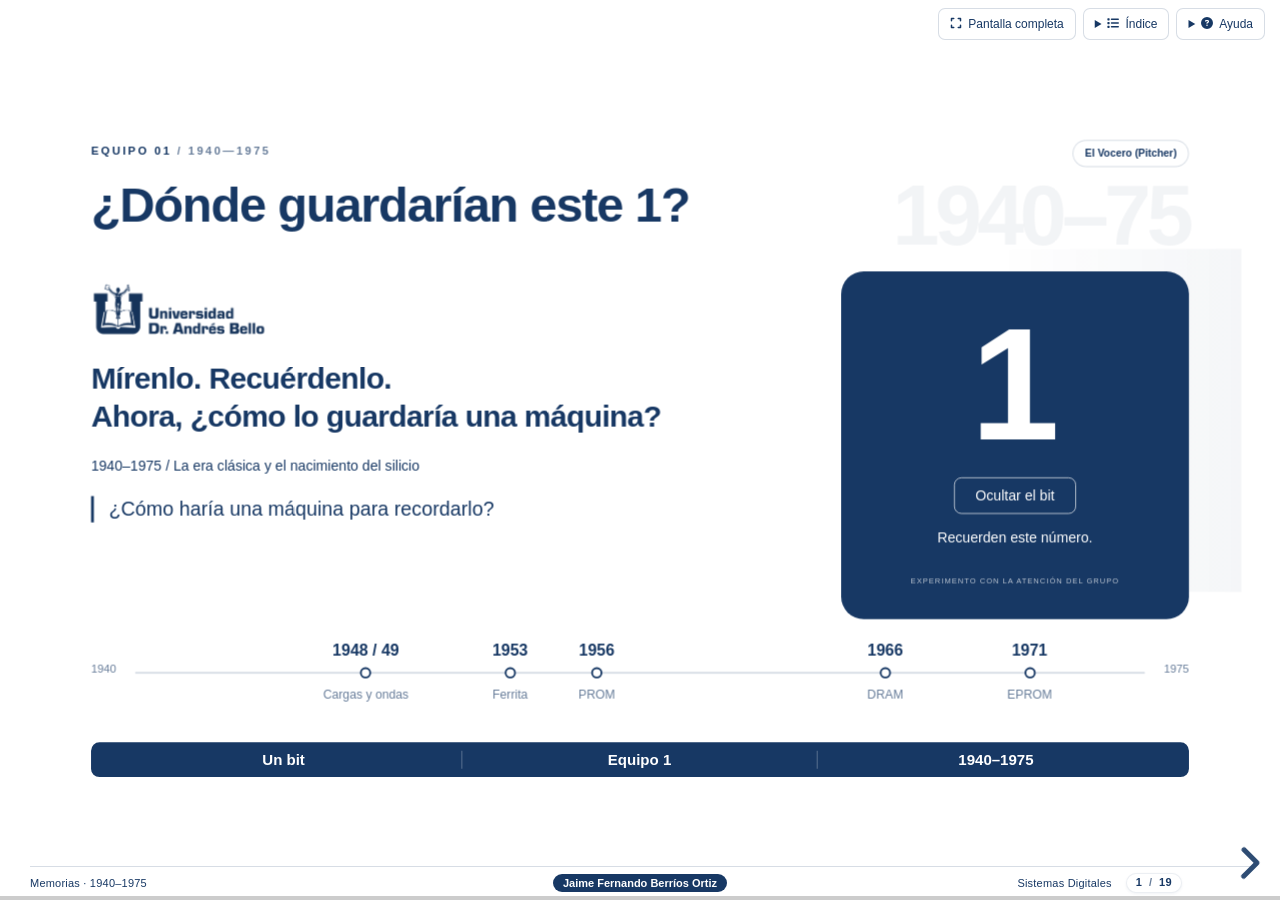
==== commit 389e9202: "Listo para compartir" ====
--- a/index.html
+++ b/index.html
@@ -21,25 +21,25 @@
   <svg class="biblioteca-iconos" xmlns="http://www.w3.org/2000/svg" aria-hidden="true" focusable="false"><defs><symbol id="fa-arrow-right" viewBox="0 0 448 512"><path d="M438.6 278.6c12.5-12.5 12.5-32.8 0-45.3l-160-160c-12.5-12.5-32.8-12.5-45.3 0s-12.5 32.8 0 45.3L338.8 224 32 224c-17.7 0-32 14.3-32 32s14.3 32 32 32l306.7 0L233.4 393.4c-12.5 12.5-12.5 32.8 0 45.3s32.8 12.5 45.3 0l160-160z"/></symbol><symbol id="fa-book-open" viewBox="0 0 576 512"><path d="M249.6 471.5c10.8 3.8 22.4-4.1 22.4-15.5l0-377.4c0-4.2-1.6-8.4-5-11C247.4 52 202.4 32 144 32C93.5 32 46.3 45.3 18.1 56.1C6.8 60.5 0 71.7 0 83.8L0 454.1c0 11.9 12.8 20.2 24.1 16.5C55.6 460.1 105.5 448 144 448c33.9 0 79 14 105.6 23.5zm76.8 0C353 462 398.1 448 432 448c38.5 0 88.4 12.1 119.9 22.6c11.3 3.8 24.1-4.6 24.1-16.5l0-370.3c0-12.1-6.8-23.3-18.1-27.6C529.7 45.3 482.5 32 432 32c-58.4 0-103.4 20-123 35.6c-3.3 2.6-5 6.8-5 11L304 456c0 11.4 11.7 19.3 22.4 15.5z"/></symbol><symbol id="fa-book" viewBox="0 0 448 512"><path d="M96 0C43 0 0 43 0 96L0 416c0 53 43 96 96 96l288 0 32 0c17.7 0 32-14.3 32-32s-14.3-32-32-32l0-64c17.7 0 32-14.3 32-32l0-320c0-17.7-14.3-32-32-32L384 0 96 0zm0 384l256 0 0 64L96 448c-17.7 0-32-14.3-32-32s14.3-32 32-32zm32-240c0-8.8 7.2-16 16-16l192 0c8.8 0 16 7.2 16 16s-7.2 16-16 16l-192 0c-8.8 0-16-7.2-16-16zm16 48l192 0c8.8 0 16 7.2 16 16s-7.2 16-16 16l-192 0c-8.8 0-16-7.2-16-16s7.2-16 16-16z"/></symbol><symbol id="fa-calendar-days" viewBox="0 0 448 512"><path d="M128 0c17.7 0 32 14.3 32 32l0 32 128 0 0-32c0-17.7 14.3-32 32-32s32 14.3 32 32l0 32 48 0c26.5 0 48 21.5 48 48l0 48L0 160l0-48C0 85.5 21.5 64 48 64l48 0 0-32c0-17.7 14.3-32 32-32zM0 192l448 0 0 272c0 26.5-21.5 48-48 48L48 512c-26.5 0-48-21.5-48-48L0 192zm64 80l0 32c0 8.8 7.2 16 16 16l32 0c8.8 0 16-7.2 16-16l0-32c0-8.8-7.2-16-16-16l-32 0c-8.8 0-16 7.2-16 16zm128 0l0 32c0 8.8 7.2 16 16 16l32 0c8.8 0 16-7.2 16-16l0-32c0-8.8-7.2-16-16-16l-32 0c-8.8 0-16 7.2-16 16zm144-16c-8.8 0-16 7.2-16 16l0 32c0 8.8 7.2 16 16 16l32 0c8.8 0 16-7.2 16-16l0-32c0-8.8-7.2-16-16-16l-32 0zM64 400l0 32c0 8.8 7.2 16 16 16l32 0c8.8 0 16-7.2 16-16l0-32c0-8.8-7.2-16-16-16l-32 0c-8.8 0-16 7.2-16 16zm144-16c-8.8 0-16 7.2-16 16l0 32c0 8.8 7.2 16 16 16l32 0c8.8 0 16-7.2 16-16l0-32c0-8.8-7.2-16-16-16l-32 0zm112 16l0 32c0 8.8 7.2 16 16 16l32 0c8.8 0 16-7.2 16-16l0-32c0-8.8-7.2-16-16-16l-32 0c-8.8 0-16 7.2-16 16z"/></symbol><symbol id="fa-chart-column" viewBox="0 0 512 512"><path d="M32 32c17.7 0 32 14.3 32 32l0 336c0 8.8 7.2 16 16 16l400 0c17.7 0 32 14.3 32 32s-14.3 32-32 32L80 480c-44.2 0-80-35.8-80-80L0 64C0 46.3 14.3 32 32 32zM160 224c17.7 0 32 14.3 32 32l0 64c0 17.7-14.3 32-32 32s-32-14.3-32-32l0-64c0-17.7 14.3-32 32-32zm128-64l0 160c0 17.7-14.3 32-32 32s-32-14.3-32-32l0-160c0-17.7 14.3-32 32-32s32 14.3 32 32zm64 32c17.7 0 32 14.3 32 32l0 96c0 17.7-14.3 32-32 32s-32-14.3-32-32l0-96c0-17.7 14.3-32 32-32zM480 96l0 224c0 17.7-14.3 32-32 32s-32-14.3-32-32l0-224c0-17.7 14.3-32 32-32s32 14.3 32 32z"/></symbol><symbol id="fa-circle-check" viewBox="0 0 512 512"><path d="M256 512A256 256 0 1 0 256 0a256 256 0 1 0 0 512zM369 209L241 337c-9.4 9.4-24.6 9.4-33.9 0l-64-64c-9.4-9.4-9.4-24.6 0-33.9s24.6-9.4 33.9 0l47 47L335 175c9.4-9.4 24.6-9.4 33.9 0s9.4 24.6 0 33.9z"/></symbol><symbol id="fa-circle-question" viewBox="0 0 512 512"><path d="M256 512A256 256 0 1 0 256 0a256 256 0 1 0 0 512zM169.8 165.3c7.9-22.3 29.1-37.3 52.8-37.3l58.3 0c34.9 0 63.1 28.3 63.1 63.1c0 22.6-12.1 43.5-31.7 54.8L280 264.4c-.2 13-10.9 23.6-24 23.6c-13.3 0-24-10.7-24-24l0-13.5c0-8.6 4.6-16.5 12.1-20.8l44.3-25.4c4.7-2.7 7.6-7.7 7.6-13.1c0-8.4-6.8-15.1-15.1-15.1l-58.3 0c-3.4 0-6.4 2.1-7.5 5.3l-.4 1.2c-4.4 12.5-18.2 19-30.6 14.6s-19-18.2-14.6-30.6l.4-1.2zM224 352a32 32 0 1 1 64 0 32 32 0 1 1 -64 0z"/></symbol><symbol id="fa-comments" viewBox="0 0 640 512"><path d="M208 352c114.9 0 208-78.8 208-176S322.9 0 208 0S0 78.8 0 176c0 38.6 14.7 74.3 39.6 103.4c-3.5 9.4-8.7 17.7-14.2 24.7c-4.8 6.2-9.7 11-13.3 14.3c-1.8 1.6-3.3 2.9-4.3 3.7c-.5 .4-.9 .7-1.1 .8l-.2 .2s0 0 0 0s0 0 0 0C1 327.2-1.4 334.4 .8 340.9S9.1 352 16 352c21.8 0 43.8-5.6 62.1-12.5c9.2-3.5 17.8-7.4 25.2-11.4C134.1 343.3 169.8 352 208 352zM448 176c0 112.3-99.1 196.9-216.5 207C255.8 457.4 336.4 512 432 512c38.2 0 73.9-8.7 104.7-23.9c7.5 4 16 7.9 25.2 11.4c18.3 6.9 40.3 12.5 62.1 12.5c6.9 0 13.1-4.5 15.2-11.1c2.1-6.6-.2-13.8-5.8-17.9c0 0 0 0 0 0s0 0 0 0l-.2-.2c-.2-.2-.6-.4-1.1-.8c-1-.8-2.5-2-4.3-3.7c-3.6-3.3-8.5-8.1-13.3-14.3c-5.5-7-10.7-15.4-14.2-24.7c24.9-29 39.6-64.7 39.6-103.4c0-92.8-84.9-168.9-192.6-175.5c.4 5.1 .6 10.3 .6 15.5z"/></symbol><symbol id="fa-expand" viewBox="0 0 448 512"><path d="M32 32C14.3 32 0 46.3 0 64l0 96c0 17.7 14.3 32 32 32s32-14.3 32-32l0-64 64 0c17.7 0 32-14.3 32-32s-14.3-32-32-32L32 32zM64 352c0-17.7-14.3-32-32-32s-32 14.3-32 32l0 96c0 17.7 14.3 32 32 32l96 0c17.7 0 32-14.3 32-32s-14.3-32-32-32l-64 0 0-64zM320 32c-17.7 0-32 14.3-32 32s14.3 32 32 32l64 0 0 64c0 17.7 14.3 32 32 32s32-14.3 32-32l0-96c0-17.7-14.3-32-32-32l-96 0zM448 352c0-17.7-14.3-32-32-32s-32 14.3-32 32l0 64-64 0c-17.7 0-32 14.3-32 32s14.3 32 32 32l96 0c17.7 0 32-14.3 32-32l0-96z"/></symbol><symbol id="fa-flag-checkered" viewBox="0 0 448 512"><path d="M32 0C49.7 0 64 14.3 64 32l0 16 69-17.2c38.1-9.5 78.3-5.1 113.5 12.5c46.3 23.2 100.8 23.2 147.1 0l9.6-4.8C423.8 28.1 448 43.1 448 66.1l0 279.7c0 13.3-8.3 25.3-20.8 30l-34.7 13c-46.2 17.3-97.6 14.6-141.7-7.4c-37.9-19-81.3-23.7-122.5-13.4L64 384l0 96c0 17.7-14.3 32-32 32s-32-14.3-32-32l0-80 0-66L0 64 0 32C0 14.3 14.3 0 32 0zM64 187.1l64-13.9 0 65.5L64 252.6 64 318l48.8-12.2c5.1-1.3 10.1-2.4 15.2-3.3l0-63.9 38.9-8.4c8.3-1.8 16.7-2.5 25.1-2.1l0-64c13.6 .4 27.2 2.6 40.4 6.4l23.6 6.9 0 66.7-41.7-12.3c-7.3-2.1-14.8-3.4-22.3-3.8l0 71.4c21.8 1.9 43.3 6.7 64 14.4l0-69.8 22.7 6.7c13.5 4 27.3 6.4 41.3 7.4l0-64.2c-7.8-.8-15.6-2.3-23.2-4.5l-40.8-12 0-62c-13-3.8-25.8-8.8-38.2-15c-8.2-4.1-16.9-7-25.8-8.8l0 72.4c-13-.4-26 .8-38.7 3.6L128 173.2 128 98 64 114l0 73.1zM320 335.7c16.8 1.5 33.9-.7 50-6.8l14-5.2 0-71.7-7.9 1.8c-18.4 4.3-37.3 5.7-56.1 4.5l0 77.4zm64-149.4l0-70.8c-20.9 6.1-42.4 9.1-64 9.1l0 69.4c13.9 1.4 28 .5 41.7-2.6l22.3-5.2z"/></symbol><symbol id="fa-gears" viewBox="0 0 640 512"><path d="M308.5 135.3c7.1-6.3 9.9-16.2 6.2-25c-2.3-5.3-4.8-10.5-7.6-15.5L304 89.4c-3-5-6.3-9.9-9.8-14.6c-5.7-7.6-15.7-10.1-24.7-7.1l-28.2 9.3c-10.7-8.8-23-16-36.2-20.9L199 27.1c-1.9-9.3-9.1-16.7-18.5-17.8C173.9 8.4 167.2 8 160.4 8l-.7 0c-6.8 0-13.5 .4-20.1 1.2c-9.4 1.1-16.6 8.6-18.5 17.8L115 56.1c-13.3 5-25.5 12.1-36.2 20.9L50.5 67.8c-9-3-19-.5-24.7 7.1c-3.5 4.7-6.8 9.6-9.9 14.6l-3 5.3c-2.8 5-5.3 10.2-7.6 15.6c-3.7 8.7-.9 18.6 6.2 25l22.2 19.8C32.6 161.9 32 168.9 32 176s.6 14.1 1.7 20.9L11.5 216.7c-7.1 6.3-9.9 16.2-6.2 25c2.3 5.3 4.8 10.5 7.6 15.6l3 5.2c3 5.1 6.3 9.9 9.9 14.6c5.7 7.6 15.7 10.1 24.7 7.1l28.2-9.3c10.7 8.8 23 16 36.2 20.9l6.1 29.1c1.9 9.3 9.1 16.7 18.5 17.8c6.7 .8 13.5 1.2 20.4 1.2s13.7-.4 20.4-1.2c9.4-1.1 16.6-8.6 18.5-17.8l6.1-29.1c13.3-5 25.5-12.1 36.2-20.9l28.2 9.3c9 3 19 .5 24.7-7.1c3.5-4.7 6.8-9.5 9.8-14.6l3.1-5.4c2.8-5 5.3-10.2 7.6-15.5c3.7-8.7 .9-18.6-6.2-25l-22.2-19.8c1.1-6.8 1.7-13.8 1.7-20.9s-.6-14.1-1.7-20.9l22.2-19.8zM112 176a48 48 0 1 1 96 0 48 48 0 1 1 -96 0zM504.7 500.5c6.3 7.1 16.2 9.9 25 6.2c5.3-2.3 10.5-4.8 15.5-7.6l5.4-3.1c5-3 9.9-6.3 14.6-9.8c7.6-5.7 10.1-15.7 7.1-24.7l-9.3-28.2c8.8-10.7 16-23 20.9-36.2l29.1-6.1c9.3-1.9 16.7-9.1 17.8-18.5c.8-6.7 1.2-13.5 1.2-20.4s-.4-13.7-1.2-20.4c-1.1-9.4-8.6-16.6-17.8-18.5L583.9 307c-5-13.3-12.1-25.5-20.9-36.2l9.3-28.2c3-9 .5-19-7.1-24.7c-4.7-3.5-9.6-6.8-14.6-9.9l-5.3-3c-5-2.8-10.2-5.3-15.6-7.6c-8.7-3.7-18.6-.9-25 6.2l-19.8 22.2c-6.8-1.1-13.8-1.7-20.9-1.7s-14.1 .6-20.9 1.7l-19.8-22.2c-6.3-7.1-16.2-9.9-25-6.2c-5.3 2.3-10.5 4.8-15.6 7.6l-5.2 3c-5.1 3-9.9 6.3-14.6 9.9c-7.6 5.7-10.1 15.7-7.1 24.7l9.3 28.2c-8.8 10.7-16 23-20.9 36.2L315.1 313c-9.3 1.9-16.7 9.1-17.8 18.5c-.8 6.7-1.2 13.5-1.2 20.4s.4 13.7 1.2 20.4c1.1 9.4 8.6 16.6 17.8 18.5l29.1 6.1c5 13.3 12.1 25.5 20.9 36.2l-9.3 28.2c-3 9-.5 19 7.1 24.7c4.7 3.5 9.5 6.8 14.6 9.8l5.4 3.1c5 2.8 10.2 5.3 15.5 7.6c8.7 3.7 18.6 .9 25-6.2l19.8-22.2c6.8 1.1 13.8 1.7 20.9 1.7s14.1-.6 20.9-1.7l19.8 22.2zM464 304a48 48 0 1 1 0 96 48 48 0 1 1 0-96z"/></symbol><symbol id="fa-laptop-code" viewBox="0 0 640 512"><path d="M64 96c0-35.3 28.7-64 64-64l384 0c35.3 0 64 28.7 64 64l0 256-64 0 0-256L128 96l0 256-64 0L64 96zM0 403.2C0 392.6 8.6 384 19.2 384l601.6 0c10.6 0 19.2 8.6 19.2 19.2c0 42.4-34.4 76.8-76.8 76.8L76.8 480C34.4 480 0 445.6 0 403.2zM281 209l-31 31 31 31c9.4 9.4 9.4 24.6 0 33.9s-24.6 9.4-33.9 0l-48-48c-9.4-9.4-9.4-24.6 0-33.9l48-48c9.4-9.4 24.6-9.4 33.9 0s9.4 24.6 0 33.9zM393 175l48 48c9.4 9.4 9.4 24.6 0 33.9l-48 48c-9.4 9.4-24.6 9.4-33.9 0s-9.4-24.6 0-33.9l31-31-31-31c-9.4-9.4-9.4-24.6 0-33.9s24.6-9.4 33.9 0z"/></symbol><symbol id="fa-lightbulb" viewBox="0 0 384 512"><path d="M272 384c9.6-31.9 29.5-59.1 49.2-86.2c0 0 0 0 0 0c5.2-7.1 10.4-14.2 15.4-21.4c19.8-28.5 31.4-63 31.4-100.3C368 78.8 289.2 0 192 0S16 78.8 16 176c0 37.3 11.6 71.9 31.4 100.3c5 7.2 10.2 14.3 15.4 21.4c0 0 0 0 0 0c19.8 27.1 39.7 54.4 49.2 86.2l160 0zM192 512c44.2 0 80-35.8 80-80l0-16-160 0 0 16c0 44.2 35.8 80 80 80zM112 176c0 8.8-7.2 16-16 16s-16-7.2-16-16c0-61.9 50.1-112 112-112c8.8 0 16 7.2 16 16s-7.2 16-16 16c-44.2 0-80 35.8-80 80z"/></symbol><symbol id="fa-list" viewBox="0 0 512 512"><path d="M40 48C26.7 48 16 58.7 16 72l0 48c0 13.3 10.7 24 24 24l48 0c13.3 0 24-10.7 24-24l0-48c0-13.3-10.7-24-24-24L40 48zM192 64c-17.7 0-32 14.3-32 32s14.3 32 32 32l288 0c17.7 0 32-14.3 32-32s-14.3-32-32-32L192 64zm0 160c-17.7 0-32 14.3-32 32s14.3 32 32 32l288 0c17.7 0 32-14.3 32-32s-14.3-32-32-32l-288 0zm0 160c-17.7 0-32 14.3-32 32s14.3 32 32 32l288 0c17.7 0 32-14.3 32-32s-14.3-32-32-32l-288 0zM16 232l0 48c0 13.3 10.7 24 24 24l48 0c13.3 0 24-10.7 24-24l0-48c0-13.3-10.7-24-24-24l-48 0c-13.3 0-24 10.7-24 24zM40 368c-13.3 0-24 10.7-24 24l0 48c0 13.3 10.7 24 24 24l48 0c13.3 0 24-10.7 24-24l0-48c0-13.3-10.7-24-24-24l-48 0z"/></symbol><symbol id="fa-rotate-left" viewBox="0 0 512 512"><path d="M48.5 224L40 224c-13.3 0-24-10.7-24-24L16 72c0-9.7 5.8-18.5 14.8-22.2s19.3-1.7 26.2 5.2L98.6 96.6c87.6-86.5 228.7-86.2 315.8 1c87.5 87.5 87.5 229.3 0 316.8s-229.3 87.5-316.8 0c-12.5-12.5-12.5-32.8 0-45.3s32.8-12.5 45.3 0c62.5 62.5 163.8 62.5 226.3 0s62.5-163.8 0-226.3c-62.2-62.2-162.7-62.5-225.3-1L185 183c6.9 6.9 8.9 17.2 5.2 26.2s-12.5 14.8-22.2 14.8L48.5 224z"/></symbol><symbol id="fa-scale-balanced" viewBox="0 0 640 512"><path d="M384 32l128 0c17.7 0 32 14.3 32 32s-14.3 32-32 32L398.4 96c-5.2 25.8-22.9 47.1-46.4 57.3L352 448l160 0c17.7 0 32 14.3 32 32s-14.3 32-32 32l-192 0-192 0c-17.7 0-32-14.3-32-32s14.3-32 32-32l160 0 0-294.7c-23.5-10.3-41.2-31.6-46.4-57.3L128 96c-17.7 0-32-14.3-32-32s14.3-32 32-32l128 0c14.6-19.4 37.8-32 64-32s49.4 12.6 64 32zm55.6 288l144.9 0L512 195.8 439.6 320zM512 416c-62.9 0-115.2-34-126-78.9c-2.6-11 1-22.3 6.7-32.1l95.2-163.2c5-8.6 14.2-13.8 24.1-13.8s19.1 5.3 24.1 13.8l95.2 163.2c5.7 9.8 9.3 21.1 6.7 32.1C627.2 382 574.9 416 512 416zM126.8 195.8L54.4 320l144.9 0L126.8 195.8zM.9 337.1c-2.6-11 1-22.3 6.7-32.1l95.2-163.2c5-8.6 14.2-13.8 24.1-13.8s19.1 5.3 24.1 13.8l95.2 163.2c5.7 9.8 9.3 21.1 6.7 32.1C242 382 189.7 416 126.8 416S11.7 382 .9 337.1z"/></symbol></defs></svg>
   <!-- compilar.py sincroniza data-campo e integrantes; edita libremente las láminas. -->
   <div class="reveal">
-    <div class="slides"><section id="portada" class="era era-tesis layout-hero" style="--event-position:4.00%" data-expositor="Jaime Fernando Berríos Ortiz" data-auto-animate data-auto-animate-duration="0.8" data-auto-animate-easing="ease-in-out"><p class="eyebrow">EQUIPO 01 <span>/ 1940—1975</span></p><span class="era-watermark" aria-hidden="true">1940–75</span><p class="role-tag">El Vocero (Pitcher)</p><h2>Antes del chip, el reto era recordar</h2><nav class="chronology " aria-label="Línea de tiempo de 1940 a 1975" data-id="chronology"><div class="time-axis" data-id="axis"></div><div class="time-travel" data-id="travel" style="width:0.0%"></div><span class="time-bound start">1940</span><span class="time-bound end">1975</span><a class="time-node  " href="#/cuarenta" data-id="node-cuarenta" style="left:25.03%" ><span class="node-date">1948 / 49</span><span class="node-dot"></span><span class="node-name">Cargas y ondas</span></a><a class="time-node  " href="#/ferrita" data-id="node-ferrita" style="left:38.17%" ><span class="node-date">1953</span><span class="node-dot"></span><span class="node-name">Ferrita</span></a><a class="time-node  " href="#/prom" data-id="node-prom" style="left:46.06%" ><span class="node-date">1956</span><span class="node-dot"></span><span class="node-name">PROM</span></a><a class="time-node  " href="#/dram" data-id="node-dram" style="left:72.34%" ><span class="node-date">1966</span><span class="node-dot"></span><span class="node-name">DRAM</span></a><a class="time-node  " href="#/eprom" data-id="node-eprom" style="left:85.49%" ><span class="node-date">1971</span><span class="node-dot"></span><span class="node-name">EPROM</span></a><span class="time-cursor" data-id="cursor" style="left:4.00%" aria-hidden="true"></span></nav><div class="era-content"><div class="hero-copy"><img class="brand" src="assets/institucional/logo-horizontal-azul.png" alt="Universidad Dr. Andrés Bello"><p class="lead">La era clásica y el nacimiento del silicio</p><p class="thesis">Almacenar. Acceder. Corregir.</p><div class="team">Carlos Alberto Campos Santos · Néstor de Jesús Ramos Membreño · Kevin Alexis Portillo Salgado<br>Ricardo Antonio Martínez Romero · Salvador Alejandro Murillo Hernández · Jaime Fernando Berríos Ortiz</div></div><div class="hero-period" aria-hidden="true"><b>1940</b><span>↓</span><b>1975</b><small>35 AÑOS DE DECISIONES</small></div></div><p class="argument-strip">Tesis · La memoria hizo viable la computación con programas almacenados.</p><aside class="notes">Buenos días, ingeniero y compañeros. Somos el equipo uno y nos corresponde la era clásica y el nacimiento del silicio, de 1940 a 1975. En este periodo, las memorias pasaron de guardar información con cargas, ondas y anillos magnéticos a integrarla en chips. Vamos a recorrer cinco hitos: cargas y líneas de retardo, ferrita, PROM, DRAM y EPROM. Nuestra idea central es que cada avance resolvió un problema, pero también tuvo sus límites. Salvador nos explicará cómo organizamos la línea de tiempo.<br>PAUTA: Pausa al saludar. Dar paso a Salvador.</aside></section>
-<section id="mapa" class="era era-mapa layout-standard" style="--event-position:4.00%" data-expositor="Salvador Alejandro Murillo Hernández" data-auto-animate data-auto-animate-duration="0.8" data-auto-animate-easing="ease-in-out"><p class="eyebrow">EQUIPO 01 <span>/ EL RECORRIDO</span></p><span class="era-watermark" aria-hidden="true">1940–75</span><p class="role-tag">El Maquetador y Diseñador</p><h2>Una línea de tiempo, cinco decisiones</h2><nav class="chronology chronology-map" aria-label="Línea de tiempo de 1940 a 1975" data-id="chronology"><div class="time-axis" data-id="axis"></div><div class="time-travel" data-id="travel" style="width:0.0%"></div><span class="time-bound start">1940</span><span class="time-bound end">1975</span><a class="time-node  " href="#/cuarenta" data-id="node-cuarenta" style="left:25.03%" ><span class="node-date">1948 / 49</span><span class="node-dot"></span><span class="node-name">Cargas y ondas</span></a><a class="time-node  " href="#/ferrita" data-id="node-ferrita" style="left:38.17%" ><span class="node-date">1953</span><span class="node-dot"></span><span class="node-name">Ferrita</span></a><a class="time-node  " href="#/prom" data-id="node-prom" style="left:46.06%" ><span class="node-date">1956</span><span class="node-dot"></span><span class="node-name">PROM</span></a><a class="time-node  " href="#/dram" data-id="node-dram" style="left:72.34%" ><span class="node-date">1966</span><span class="node-dot"></span><span class="node-name">DRAM</span></a><a class="time-node  " href="#/eprom" data-id="node-eprom" style="left:85.49%" ><span class="node-date">1971</span><span class="node-dot"></span><span class="node-name">EPROM</span></a></nav><div class="era-content"><p class="map-thesis">Del dato que circula al programa que puede corregirse.</p><div class="map-key"><span>01 / Mecanismo físico</span><span>02 / Forma de acceso</span><span>03 / Costo y límite</span></div><p class="hint">Eje proporcional de 1940 a 1975 · Los hitos son seleccionables · Las tecnologías coexistieron</p></div><p class="argument-strip">Leer el eje · La posición indica fecha; la conexión explica el cambio.</p><aside class="notes">Para seguir la historia, organizamos esta línea de tiempo de 1940 a 1975. La distancia entre los puntos representa los años transcurridos, no la importancia de cada invento. Cada punto marca un hito: puede ser una idea, un producto o su uso en una computadora. Las tecnologías también coexistieron; una no reemplazó de inmediato a todas las anteriores. Carlos va a comenzar con las dificultades para guardar información en los años cuarenta.<br>PAUTA: Recorrer el eje de izquierda a derecha. Dar paso a Carlos.</aside></section>
-<section id="cuarenta" class="era era-origen layout-standard" style="--event-position:25.03%" data-expositor="Carlos Alberto Campos Santos" data-auto-animate data-auto-animate-duration="0.8" data-auto-animate-easing="ease-in-out"><p class="eyebrow">EQUIPO 01 <span>/ 1940s · 1948 / 1949</span></p><span class="era-watermark" aria-hidden="true">1948</span><p class="role-tag">El Historiador</p><h2>Recordar era mantener algo en movimiento</h2><nav class="chronology " aria-label="Línea de tiempo de 1940 a 1975" data-id="chronology"><div class="time-axis" data-id="axis"></div><div class="time-travel" data-id="travel" style="width:21.02857142857143%"></div><span class="time-bound start">1940</span><span class="time-bound end">1975</span><a class="time-node active " href="#/cuarenta" data-id="node-cuarenta" style="left:25.03%" aria-current=step><span class="node-date">1948 / 49</span><span class="node-dot"></span><span class="node-name">Cargas y ondas</span></a><a class="time-node  " href="#/ferrita" data-id="node-ferrita" style="left:38.17%" ><span class="node-date">1953</span><span class="node-dot"></span><span class="node-name">Ferrita</span></a><a class="time-node  " href="#/prom" data-id="node-prom" style="left:46.06%" ><span class="node-date">1956</span><span class="node-dot"></span><span class="node-name">PROM</span></a><a class="time-node  " href="#/dram" data-id="node-dram" style="left:72.34%" ><span class="node-date">1966</span><span class="node-dot"></span><span class="node-name">DRAM</span></a><a class="time-node  " href="#/eprom" data-id="node-eprom" style="left:85.49%" ><span class="node-date">1971</span><span class="node-dot"></span><span class="node-name">EPROM</span></a><span class="time-cursor" data-id="cursor" style="left:25.03%" aria-hidden="true"></span></nav><div class="era-content"><div class="historian-layout"><div class="historical-evidence"><div class="cards"><article><h3>Tubo de Williams</h3><svg class="technical" viewBox="0 0 480 160" role="img" aria-label="Patrón de cargas en una pantalla: esquema de almacenamiento electrostático"><circle cx="110" cy="35" r="10" fill="currentColor" opacity="0.15"/><circle cx="110" cy="77" r="10" fill="currentColor" opacity="1"/><circle cx="110" cy="119" r="10" fill="currentColor" opacity="1"/><circle cx="175" cy="35" r="10" fill="currentColor" opacity="1"/><circle cx="175" cy="77" r="10" fill="currentColor" opacity="1"/><circle cx="175" cy="119" r="10" fill="currentColor" opacity="0.15"/><circle cx="240" cy="35" r="10" fill="currentColor" opacity="1"/><circle cx="240" cy="77" r="10" fill="currentColor" opacity="0.15"/><circle cx="240" cy="119" r="10" fill="currentColor" opacity="1"/><circle cx="305" cy="35" r="10" fill="currentColor" opacity="0.15"/><circle cx="305" cy="77" r="10" fill="currentColor" opacity="1"/><circle cx="305" cy="119" r="10" fill="currentColor" opacity="1"/><circle cx="370" cy="35" r="10" fill="currentColor" opacity="1"/><circle cx="370" cy="77" r="10" fill="currentColor" opacity="1"/><circle cx="370" cy="119" r="10" fill="currentColor" opacity="0.15"/></svg><p>Cargas en una pantalla de rayos catódicos.</p><small>Manchester Baby · 1948</small></article><article class="fragment fade-up"><h3>Retardo de mercurio</h3><svg class="technical" viewBox="0 0 480 160" role="img" aria-label="Pulsos acústicos con circuito de recirculación"><path d="M40 70H440M420 140H60V100M440 100V140"/><path class="signal" d="M50 70h30v-35h25v35h45v-35h25v35h65v-35h25v35h40v-35h25v35h80"/><text x="240" y="125">DETECTAR → REGENERAR → RECIRCULAR</text></svg><p>Pulsos acústicos que circulan y se regeneran.</p><small>EDSAC · 1949</small></article></div><p class="takeaway fragment fade-up">Dos soluciones volátiles: sin energía, se pierde la información.</p></div><!-- Video de Carlos: carlos-01-1940s.mp4 --><div class="video-slot" data-video="assets/contenido/videos/carlos-01-1940s.mp4"><span class="play" aria-hidden="true">▷</span><strong>CARLOS ALBERTO CAMPOS SANTOS</strong><p>Contexto histórico · Cargas y ondas</p><small>Intervención 01</small></div></div></div><p class="argument-strip">Problema histórico · Mantener disponible el programa exigía sostener físicamente los bits.</p><p class="evidence">Material docente / CHM · EDSAC</p><aside class="notes">En los años cuarenta, uno de los grandes retos era mantener los datos disponibles mientras la computadora trabajaba. Se probaron dos ideas: el tubo de Williams, que guardaba cargas en una pantalla de rayos catódicos, y las líneas de retardo de mercurio, que hacían circular pulsos acústicos. Las dos necesitaban energía para conservar la información y eran difíciles de mantener. Aun así, demostraron que era posible guardar programas en memoria. Ricardo les mostrará una computadora real que utilizó líneas de retardo.<br>PAUTA: Relacionar las dos soluciones con sus gráficos. Ricardo continúa al terminar.</aside></section>
-<section id="campo-retardo" class="era era-origen layout-standard" style="--event-position:32.91%" data-expositor="Ricardo Antonio Martínez Romero" data-auto-animate data-auto-animate-duration="0.8" data-auto-animate-easing="ease-in-out"><p class="eyebrow">EQUIPO 01 <span>/ 1951</span></p><span class="era-watermark" aria-hidden="true">1951</span><p class="role-tag">El Especialista de Campo</p><h2>1951: la memoria sale del laboratorio</h2><nav class="chronology " aria-label="Línea de tiempo de 1940 a 1975" data-id="chronology"><div class="time-axis" data-id="axis"></div><div class="time-travel" data-id="travel" style="width:28.91428571428571%"></div><span class="time-bound start">1940</span><span class="time-bound end">1975</span><a class="time-node active past" href="#/cuarenta" data-id="node-cuarenta" style="left:25.03%" aria-current=step><span class="node-date">1948 / 49</span><span class="node-dot"></span><span class="node-name">Cargas y ondas</span></a><a class="time-node  " href="#/ferrita" data-id="node-ferrita" style="left:38.17%" ><span class="node-date">1953</span><span class="node-dot"></span><span class="node-name">Ferrita</span></a><a class="time-node  " href="#/prom" data-id="node-prom" style="left:46.06%" ><span class="node-date">1956</span><span class="node-dot"></span><span class="node-name">PROM</span></a><a class="time-node  " href="#/dram" data-id="node-dram" style="left:72.34%" ><span class="node-date">1966</span><span class="node-dot"></span><span class="node-name">DRAM</span></a><a class="time-node  " href="#/eprom" data-id="node-eprom" style="left:85.49%" ><span class="node-date">1971</span><span class="node-dot"></span><span class="node-name">EPROM</span></a><span class="time-cursor" data-id="cursor" style="left:32.91%" aria-hidden="true"></span></nav><div class="era-content"><div class="field-story"><div class="product-wordmark"><small>REMINGTON RAND</small><strong>UNIVAC I</strong><span>1951 / sistema comercial</span></div><div class="field-evidence"><div class="fact"><span>01</span><div><h3>Dónde</h3><p>Oficina del Censo de Estados Unidos.</p></div></div><div class="fact"><span>02</span><div><h3>Qué memoria</h3><p>Siete tanques de líneas de retardo de mercurio.</p></div></div><div class="fact"><span>03</span><div><h3>Qué demuestra</h3><p>El almacenamiento de programas llegó a un sistema de uso real.</p></div></div></div></div></div><p class="argument-strip">Caso documentado · UNIVAC I convirtió una limitación física en un sistema utilizable.</p><p class="evidence">Computer History Museum · UNIVAC / EDSAC y líneas de retardo</p><aside class="notes">Un ejemplo real fue UNIVAC I, entregada en 1951 a la Oficina del Censo de Estados Unidos. Su memoria utilizaba siete tanques con líneas de retardo de mercurio. Los pulsos circulaban constantemente y, para recuperar un dato, había que esperar a que llegara al sensor. Era una solución grande y exigente de mantener, pero llegó a utilizarse en un sistema comercial. Carlos explicará ahora cómo la ferrita permitió seleccionar una posición sin esperar a que el dato circulara.<br>PAUTA: Señalar UNIVAC I y los siete tanques. Dar paso a Carlos.</aside></section>
-<section id="ferrita" class="era era-ferrita layout-standard" style="--event-position:38.17%" data-expositor="Carlos Alberto Campos Santos" data-auto-animate data-auto-animate-duration="0.8" data-auto-animate-easing="ease-in-out"><p class="eyebrow">EQUIPO 01 <span>/ 1953</span></p><span class="era-watermark" aria-hidden="true">1953</span><p class="role-tag">El Historiador</p><h2>Un anillo que recuerda sin corriente</h2><nav class="chronology " aria-label="Línea de tiempo de 1940 a 1975" data-id="chronology"><div class="time-axis" data-id="axis"></div><div class="time-travel" data-id="travel" style="width:34.17142857142857%"></div><span class="time-bound start">1940</span><span class="time-bound end">1975</span><a class="time-node  past" href="#/cuarenta" data-id="node-cuarenta" style="left:25.03%" ><span class="node-date">1948 / 49</span><span class="node-dot"></span><span class="node-name">Cargas y ondas</span></a><a class="time-node active " href="#/ferrita" data-id="node-ferrita" style="left:38.17%" aria-current=step><span class="node-date">1953</span><span class="node-dot"></span><span class="node-name">Ferrita</span></a><a class="time-node  " href="#/prom" data-id="node-prom" style="left:46.06%" ><span class="node-date">1956</span><span class="node-dot"></span><span class="node-name">PROM</span></a><a class="time-node  " href="#/dram" data-id="node-dram" style="left:72.34%" ><span class="node-date">1966</span><span class="node-dot"></span><span class="node-name">DRAM</span></a><a class="time-node  " href="#/eprom" data-id="node-eprom" style="left:85.49%" ><span class="node-date">1971</span><span class="node-dot"></span><span class="node-name">EPROM</span></a><span class="time-cursor" data-id="cursor" style="left:38.17%" aria-hidden="true"></span></nav><div class="era-content"><div class="historian-layout"><div class="historical-evidence"><div class="cards"><article><h3>Magnetismo</h3><svg class="technical" viewBox="0 0 480 160" role="img" aria-label="Matriz de anillos de ferrita atravesados por conductores"><path d="M90 15v130M40 35H440"/><path d="M90 15v130M40 80H440"/><path d="M90 15v130M40 125H440"/><path d="M180 15v130M40 35H440"/><path d="M180 15v130M40 80H440"/><path d="M180 15v130M40 125H440"/><path d="M270 15v130M40 35H440"/><path d="M270 15v130M40 80H440"/><path d="M270 15v130M40 125H440"/><path d="M360 15v130M40 35H440"/><path d="M360 15v130M40 80H440"/><path d="M360 15v130M40 125H440"/><circle cx="90" cy="35" r="14" stroke-width="7"/><circle cx="90" cy="80" r="14" stroke-width="7"/><circle cx="90" cy="125" r="14" stroke-width="7"/><circle cx="180" cy="35" r="14" stroke-width="7"/><circle cx="180" cy="80" r="14" stroke-width="7"/><circle cx="180" cy="125" r="14" stroke-width="7"/><circle cx="270" cy="35" r="14" stroke-width="7"/><circle cx="270" cy="80" r="14" stroke-width="7"/><circle cx="270" cy="125" r="14" stroke-width="7"/><circle cx="360" cy="35" r="14" stroke-width="7"/><circle cx="360" cy="80" r="14" stroke-width="7"/><circle cx="360" cy="125" r="14" stroke-width="7"/></svg><p>Dos sentidos de magnetización → dos estados.</p></article><article class="fragment fade-up"><h3>Whirlwind, MIT</h3><p>Hito de adopción de memoria de núcleos de ferrita.</p><p>Acceso aleatorio y conservación sin energía.</p></article></div><p class="takeaway fragment fade-up">RAM describe el acceso; no significa necesariamente volatilidad.</p></div><!-- Video de Carlos: carlos-02-ferrita.mp4 --><div class="video-slot" data-video="assets/contenido/videos/carlos-02-ferrita.mp4"><span class="play" aria-hidden="true">▷</span><strong>CARLOS ALBERTO CAMPOS SANTOS</strong><p>Contexto histórico · Ferrita</p><small>Intervención 02</small></div></div></div><p class="argument-strip">Cambio histórico · Un estado magnético podía permanecer sin alimentación.</p><p class="evidence">CHM · Whirlwind, 1953</p><aside class="notes">Esperar a que el dato recorriera una línea de mercurio limitaba el acceso. En 1953, la computadora Whirlwind del MIT incorporó memoria de núcleos de ferrita. Cada pequeño anillo conservaba un estado magnético, incluso sin alimentación. Además, se podía seleccionar una posición de la memoria. Fue un avance importante porque combinaba acceso aleatorio y conservación del dato al apagar. Néstor explicará cómo se guardaba y se leía la información dentro de esos anillos.<br>PAUTA: Mostrar el acceso aleatorio y la retención sin energía. Néstor continúa.</aside></section>
-<section id="carlos-01" class="era era-ferrita layout-standard" style="--event-position:38.17%" data-expositor="Néstor de Jesús Ramos Membreño" data-auto-animate data-auto-animate-duration="0.8" data-auto-animate-easing="ease-in-out"><p class="eyebrow">EQUIPO 01 <span>/ LABORATORIO 01 · 1953</span></p><span class="era-watermark" aria-hidden="true">1953</span><p class="role-tag">El Ingeniero de Hardware</p><h2>Dentro de un núcleo de ferrita</h2><nav class="chronology " aria-label="Línea de tiempo de 1940 a 1975" data-id="chronology"><div class="time-axis" data-id="axis"></div><div class="time-travel" data-id="travel" style="width:34.17142857142857%"></div><span class="time-bound start">1940</span><span class="time-bound end">1975</span><a class="time-node  past" href="#/cuarenta" data-id="node-cuarenta" style="left:25.03%" ><span class="node-date">1948 / 49</span><span class="node-dot"></span><span class="node-name">Cargas y ondas</span></a><a class="time-node active " href="#/ferrita" data-id="node-ferrita" style="left:38.17%" aria-current=step><span class="node-date">1953</span><span class="node-dot"></span><span class="node-name">Ferrita</span></a><a class="time-node  " href="#/prom" data-id="node-prom" style="left:46.06%" ><span class="node-date">1956</span><span class="node-dot"></span><span class="node-name">PROM</span></a><a class="time-node  " href="#/dram" data-id="node-dram" style="left:72.34%" ><span class="node-date">1966</span><span class="node-dot"></span><span class="node-name">DRAM</span></a><a class="time-node  " href="#/eprom" data-id="node-eprom" style="left:85.49%" ><span class="node-date">1971</span><span class="node-dot"></span><span class="node-name">EPROM</span></a><span class="time-cursor" data-id="cursor" style="left:38.17%" aria-hidden="true"></span></nav><div class="era-content"><div class="mechanism-diagram"><svg class="technical" viewBox="0 0 480 160" role="img" aria-label="Matriz de anillos de ferrita atravesados por conductores"><path d="M90 15v130M40 35H440"/><path d="M90 15v130M40 80H440"/><path d="M90 15v130M40 125H440"/><path d="M180 15v130M40 35H440"/><path d="M180 15v130M40 80H440"/><path d="M180 15v130M40 125H440"/><path d="M270 15v130M40 35H440"/><path d="M270 15v130M40 80H440"/><path d="M270 15v130M40 125H440"/><path d="M360 15v130M40 35H440"/><path d="M360 15v130M40 80H440"/><path d="M360 15v130M40 125H440"/><circle cx="90" cy="35" r="14" stroke-width="7"/><circle cx="90" cy="80" r="14" stroke-width="7"/><circle cx="90" cy="125" r="14" stroke-width="7"/><circle cx="180" cy="35" r="14" stroke-width="7"/><circle cx="180" cy="80" r="14" stroke-width="7"/><circle cx="180" cy="125" r="14" stroke-width="7"/><circle cx="270" cy="35" r="14" stroke-width="7"/><circle cx="270" cy="80" r="14" stroke-width="7"/><circle cx="270" cy="125" r="14" stroke-width="7"/><circle cx="360" cy="35" r="14" stroke-width="7"/><circle cx="360" cy="80" r="14" stroke-width="7"/><circle cx="360" cy="125" r="14" stroke-width="7"/></svg></div><ol class="process"><li>Seleccionar</li><li>Detectar el cambio</li><li>Restaurar el dato</li></ol></div><p class="argument-strip">Hardware · Magnetización → selección por corrientes → detección → restauración.</p><aside class="notes">Cada anillo de ferrita puede magnetizarse en dos sentidos para representar un cero o un uno. Los cables de selección pasan por la matriz. Cada uno aporta parte de la corriente necesaria y, en la intersección elegida, la combinación permite cambiar el estado. Para leer, se lleva el núcleo a un estado conocido: si cambia, aparece un pulso en el cable sensor. Esa lectura altera el dato, así que el circuito debe restaurarlo. Kevin explicará cómo se selecciona una dirección para leer o escribir.<br>PAUTA: Señalar selección, lectura y restauración. Dar paso a Kevin.</aside></section>
-<section id="direccion" class="era era-ferrita layout-address" style="--event-position:38.17%" data-expositor="Kevin Alexis Portillo Salgado" data-auto-animate data-auto-animate-duration="0.8" data-auto-animate-easing="ease-in-out"><p class="eyebrow">EQUIPO 01 <span>/ LEER / ESCRIBIR</span></p><span class="era-watermark" aria-hidden="true">1953</span><p class="role-tag">El Analista de Lógica y Dirección</p><h2>Una dirección es una ubicación</h2><nav class="chronology " aria-label="Línea de tiempo de 1940 a 1975" data-id="chronology"><div class="time-axis" data-id="axis"></div><div class="time-travel" data-id="travel" style="width:34.17142857142857%"></div><span class="time-bound start">1940</span><span class="time-bound end">1975</span><a class="time-node  past" href="#/cuarenta" data-id="node-cuarenta" style="left:25.03%" ><span class="node-date">1948 / 49</span><span class="node-dot"></span><span class="node-name">Cargas y ondas</span></a><a class="time-node active " href="#/ferrita" data-id="node-ferrita" style="left:38.17%" aria-current=step><span class="node-date">1953</span><span class="node-dot"></span><span class="node-name">Ferrita</span></a><a class="time-node  " href="#/prom" data-id="node-prom" style="left:46.06%" ><span class="node-date">1956</span><span class="node-dot"></span><span class="node-name">PROM</span></a><a class="time-node  " href="#/dram" data-id="node-dram" style="left:72.34%" ><span class="node-date">1966</span><span class="node-dot"></span><span class="node-name">DRAM</span></a><a class="time-node  " href="#/eprom" data-id="node-eprom" style="left:85.49%" ><span class="node-date">1971</span><span class="node-dot"></span><span class="node-name">EPROM</span></a><span class="time-cursor" data-id="cursor" style="left:38.17%" aria-hidden="true"></span></nav><div class="era-content"><div class="address-layout"><div class="address-proof"><figure class="evidence-figure"><button class="image-zoom" type="button" data-evidence="assets/contenido/imagenes/direccionamiento.png" aria-label="Ampliar: Dirección seleccionada y contenido leído"><img class="institutional-image" src="assets/contenido/imagenes/direccionamiento.png" alt="Dirección seleccionada y contenido leído"><span>↗ Ampliar evidencia</span></button><figcaption>Material docente, p. 10, fig. 6 · Braga (2024).</figcaption></figure></div><div class="memory-demo" aria-label="Demostración conceptual de lectura y escritura"><div class="demo-label">MODELO DIDÁCTICO · 4 POSICIONES</div><div class="memory-cells"><button type="button" class="memory-cell selected" data-address="0" aria-pressed="true"><small>00</small><b>10100101</b></button><button type="button" class="memory-cell " data-address="1" aria-pressed="false"><small>01</small><b>00111100</b></button><button type="button" class="memory-cell " data-address="2" aria-pressed="false"><small>10</small><b>11110000</b></button><button type="button" class="memory-cell " data-address="3" aria-pressed="false"><small>11</small><b>00001111</b></button></div><label for="memory-value">Dato de 8 bits</label><input id="memory-value" value="10100101" inputmode="numeric" pattern="[01]{8}" maxlength="8" aria-describedby="memory-status"><div class="memory-actions"><button type="button" id="memory-read">Leer</button><button type="button" id="memory-write">Escribir</button></div><p id="memory-status" role="status" aria-live="polite">Dirección 00 seleccionada. Pulsa Leer.</p></div></div></div><p class="argument-strip">Lógica · Dirección selecciona; control decide la operación; datos transporta el contenido.</p><aside class="notes">En este esquema, la memoria se comunica mediante direcciones, datos y señales de control. La dirección indica en qué posición buscar; el control indica si vamos a leer o escribir; y las líneas de datos transportan los bits. Aquí seleccionamos la dirección cero cero y pulsamos Leer: aparece el byte guardado. Si seleccionamos cero uno y escribimos otro patrón, podemos leerlo después. Esta demostración muestra la lógica de acceso; no simula el funcionamiento eléctrico de un chip. Carlos explicará por qué surgió la PROM.<br>PAUTA: Leer 00. Seleccionar 01, escribir 01010101 y volver a leer. Dar paso a Carlos.</aside></section>
-<section id="prom" class="era era-prom layout-standard" style="--event-position:46.06%" data-expositor="Carlos Alberto Campos Santos" data-auto-animate data-auto-animate-duration="0.8" data-auto-animate-easing="ease-in-out"><p class="eyebrow">EQUIPO 01 <span>/ 1956</span></p><span class="era-watermark" aria-hidden="true">1956</span><p class="role-tag">El Historiador</p><h2>PROM: escribir una vez, recordar después</h2><nav class="chronology " aria-label="Línea de tiempo de 1940 a 1975" data-id="chronology"><div class="time-axis" data-id="axis"></div><div class="time-travel" data-id="travel" style="width:42.05714285714286%"></div><span class="time-bound start">1940</span><span class="time-bound end">1975</span><a class="time-node  past" href="#/cuarenta" data-id="node-cuarenta" style="left:25.03%" ><span class="node-date">1948 / 49</span><span class="node-dot"></span><span class="node-name">Cargas y ondas</span></a><a class="time-node  past" href="#/ferrita" data-id="node-ferrita" style="left:38.17%" ><span class="node-date">1953</span><span class="node-dot"></span><span class="node-name">Ferrita</span></a><a class="time-node active " href="#/prom" data-id="node-prom" style="left:46.06%" aria-current=step><span class="node-date">1956</span><span class="node-dot"></span><span class="node-name">PROM</span></a><a class="time-node  " href="#/dram" data-id="node-dram" style="left:72.34%" ><span class="node-date">1966</span><span class="node-dot"></span><span class="node-name">DRAM</span></a><a class="time-node  " href="#/eprom" data-id="node-eprom" style="left:85.49%" ><span class="node-date">1971</span><span class="node-dot"></span><span class="node-name">EPROM</span></a><span class="time-cursor" data-id="cursor" style="left:46.06%" aria-hidden="true"></span></nav><div class="era-content"><div class="historian-layout"><div class="historical-evidence"><div class="cards"><article><h3>Programable una vez</h3><svg class="technical" viewBox="0 0 480 160" role="img" aria-label="Enlaces intactos y abiertos de una PROM de fusibles"><path d="M40 35H440M40 125H440M100 35v90M200 35v35m0 25v30M300 35v90M400 35v35m0 25v30"/><text x="100" y="150">CONEXIÓN</text><text x="350" y="150">FUSIBLE ABIERTO</text></svg><p>En la PROM de fusibles, programar abre conexiones seleccionadas.</p></article><article class="fragment fade-up"><h3>Persistencia</h3><p>Conserva su contenido sin alimentación.</p><p>No admite borrar y reprogramar esos fusibles.</p></article></div><p class="hint fragment fade-up">1956: origen de PROM en la cronología de Micron. Las condiciones de programación dependen del dispositivo.</p></div><!-- Video de Carlos: carlos-03-prom.mp4 --><div class="video-slot" data-video="assets/contenido/videos/carlos-03-prom.mp4"><span class="play" aria-hidden="true">▷</span><strong>CARLOS ALBERTO CAMPOS SANTOS</strong><p>Contexto histórico · PROM</p><small>Intervención 03</small></div></div></div><p class="argument-strip">Problema histórico · Conservar instrucciones fijas sin depender de la alimentación.</p><p class="evidence">Micron · Hot Chips 2016</p><aside class="notes">La ferrita permitía leer y escribir, pero también hacía falta conservar instrucciones fijas que el usuario pudiera definir. En una ROM fabricada con máscara, cambiar el contenido requería cambiar el diseño de fabricación, algo poco conveniente para pequeñas cantidades. La PROM permitió programar el contenido después de fabricar la memoria. Su origen se sitúa en 1956, aunque los chips comerciales llegaron después. En la versión de fusibles, el contenido queda fijado una sola vez. Néstor explicará cómo se programa.<br>PAUTA: Distinguir origen de PROM y chips comerciales posteriores. Néstor continúa.</aside></section>
-<section id="carlos-prom" class="era era-prom layout-standard" style="--event-position:46.06%" data-expositor="Néstor de Jesús Ramos Membreño" data-auto-animate data-auto-animate-duration="0.8" data-auto-animate-easing="ease-in-out"><p class="eyebrow">EQUIPO 01 <span>/ 1956</span></p><span class="era-watermark" aria-hidden="true">1956</span><p class="role-tag">El Ingeniero de Hardware</p><h2>PROM: una conexión que no vuelve atrás</h2><nav class="chronology " aria-label="Línea de tiempo de 1940 a 1975" data-id="chronology"><div class="time-axis" data-id="axis"></div><div class="time-travel" data-id="travel" style="width:42.05714285714286%"></div><span class="time-bound start">1940</span><span class="time-bound end">1975</span><a class="time-node  past" href="#/cuarenta" data-id="node-cuarenta" style="left:25.03%" ><span class="node-date">1948 / 49</span><span class="node-dot"></span><span class="node-name">Cargas y ondas</span></a><a class="time-node  past" href="#/ferrita" data-id="node-ferrita" style="left:38.17%" ><span class="node-date">1953</span><span class="node-dot"></span><span class="node-name">Ferrita</span></a><a class="time-node active " href="#/prom" data-id="node-prom" style="left:46.06%" aria-current=step><span class="node-date">1956</span><span class="node-dot"></span><span class="node-name">PROM</span></a><a class="time-node  " href="#/dram" data-id="node-dram" style="left:72.34%" ><span class="node-date">1966</span><span class="node-dot"></span><span class="node-name">DRAM</span></a><a class="time-node  " href="#/eprom" data-id="node-eprom" style="left:85.49%" ><span class="node-date">1971</span><span class="node-dot"></span><span class="node-name">EPROM</span></a><span class="time-cursor" data-id="cursor" style="left:46.06%" aria-hidden="true"></span></nav><div class="era-content"><div class="media-explanation"><figure class="evidence-figure"><button class="image-zoom" type="button" data-evidence="assets/contenido/imagenes/prom-fusibles.png" aria-label="Ampliar: Programación mediante apertura de fusibles en una línea PROM"><img class="institutional-image" src="assets/contenido/imagenes/prom-fusibles.png" alt="Programación mediante apertura de fusibles en una línea PROM"><span>↗ Ampliar evidencia</span></button><figcaption>Material docente, p. 7, fig. 3 · Braga (2024).</figcaption></figure><div class="mechanism-diagram"><svg class="technical" viewBox="0 0 480 160" role="img" aria-label="Enlaces intactos y abiertos de una PROM de fusibles"><path d="M40 35H440M40 125H440M100 35v90M200 35v35m0 25v30M300 35v90M400 35v35m0 25v30"/><text x="100" y="150">CONEXIÓN</text><text x="350" y="150">FUSIBLE ABIERTO</text></svg></div><ol class="process"><li>Seleccionar enlaces</li><li>Aplicar programación</li><li>Patrón irreversible</li></ol></div></div><p class="argument-strip">Hardware · La permanencia del patrón se consigue mediante enlaces irreversibles.</p><aside class="notes">Por dentro, una PROM de fusibles tiene una matriz de conexiones que pueden abrirse al programar. Un programador aplica las condiciones eléctricas necesarias para fundir los enlaces seleccionados. El patrón queda fijo y no necesita energía para conservarse. Pero un fusible abierto no se puede reconstruir: si el programa tiene un error, no podemos borrar y volver a grabar ese mismo chip. La corriente necesaria depende del dispositivo. Carlos explicará el siguiente salto: integrar más memoria en el silicio con la DRAM.<br>PAUTA: Señalar los fusibles abiertos. Dar paso a Carlos.</aside></section>
-<section id="dram" class="era era-dram layout-standard" style="--event-position:72.34%" data-expositor="Carlos Alberto Campos Santos" data-auto-animate data-auto-animate-duration="0.8" data-auto-animate-easing="ease-in-out"><p class="eyebrow">EQUIPO 01 <span>/ 1966 · IDEA / 1970 · PRODUCTO</span></p><span class="era-watermark" aria-hidden="true">1966</span><p class="role-tag">El Historiador</p><h2>DRAM: hacer espacio para más bits</h2><nav class="chronology " aria-label="Línea de tiempo de 1940 a 1975" data-id="chronology"><div class="time-axis" data-id="axis"></div><div class="time-travel" data-id="travel" style="width:68.34285714285714%"></div><span class="time-bound start">1940</span><span class="time-bound end">1975</span><a class="time-node  past" href="#/cuarenta" data-id="node-cuarenta" style="left:25.03%" ><span class="node-date">1948 / 49</span><span class="node-dot"></span><span class="node-name">Cargas y ondas</span></a><a class="time-node  past" href="#/ferrita" data-id="node-ferrita" style="left:38.17%" ><span class="node-date">1953</span><span class="node-dot"></span><span class="node-name">Ferrita</span></a><a class="time-node  past" href="#/prom" data-id="node-prom" style="left:46.06%" ><span class="node-date">1956</span><span class="node-dot"></span><span class="node-name">PROM</span></a><a class="time-node active " href="#/dram" data-id="node-dram" style="left:72.34%" aria-current=step><span class="node-date">1966</span><span class="node-dot"></span><span class="node-name">DRAM</span></a><a class="time-node  " href="#/eprom" data-id="node-eprom" style="left:85.49%" ><span class="node-date">1971</span><span class="node-dot"></span><span class="node-name">EPROM</span></a><span class="time-cursor" data-id="cursor" style="left:72.34%" aria-hidden="true"></span></nav><div class="era-content"><div class="historian-layout"><div class="historical-evidence"><div class="cards"><article><h3>1966 · Robert Dennard</h3><svg class="technical" viewBox="0 0 480 160" role="img" aria-label="Esquema conceptual de un transistor que selecciona un capacitor"><path d="M30 85H160m0-35v70m20-70v70m0-35h150m0-30v60m20-60v60m0-30h85M130 20h40v25"/><text x="140" y="150">TRANSISTOR</text><text x="340" y="150">CAPACITOR</text></svg><p>Una celda con un transistor y un capacitor.</p></article><article class="fragment fade-up"><h3>1970 · Intel 1103</h3><p>Hito comercial de DRAM.</p><p>Su celda usaba tres transistores: no confundirla con la de Dennard.</p></article></div><p class="takeaway fragment fade-up">Más integración, a cambio de refrescar la información.</p></div><!-- Video de Carlos: carlos-04-dram.mp4 --><div class="video-slot" data-video="assets/contenido/videos/carlos-04-dram.mp4"><span class="play" aria-hidden="true">▷</span><strong>CARLOS ALBERTO CAMPOS SANTOS</strong><p>Contexto histórico · DRAM</p><small>Intervención 04</small></div></div></div><p class="argument-strip">Presión histórica · Más capacidad exigía integrar más bits en menos espacio.</p><p class="evidence">IBM · DRAM / CHM · Intel 1103, 1970</p><aside class="notes">Hacia los años sesenta, aumentar la memoria de ferrita significaba añadir más anillos y conexiones. El espacio y el costo de fabricación eran una limitación. En 1966, Robert Dennard, de IBM, propuso una celda muy sencilla: un transistor y un capacitor para guardar cada bit. Esa idea ayudó a aumentar la densidad de memoria en silicio. Es importante distinguirla del Intel 1103 comercial de 1970, que usaba tres transistores por celda. Néstor explicará el principio de almacenamiento y por qué necesita refresco.<br>PAUTA: Distinguir 1966 (idea) de 1970 (producto). Dar paso a Néstor.</aside></section>
-<section id="carlos-02" class="era era-dram layout-standard" style="--event-position:72.34%" data-expositor="Néstor de Jesús Ramos Membreño" data-auto-animate data-auto-animate-duration="0.8" data-auto-animate-easing="ease-in-out"><p class="eyebrow">EQUIPO 01 <span>/ LABORATORIO 02 · 1966</span></p><span class="era-watermark" aria-hidden="true">1966</span><p class="role-tag">El Ingeniero de Hardware</p><h2>El bit se escapa si no lo cuidamos</h2><nav class="chronology " aria-label="Línea de tiempo de 1940 a 1975" data-id="chronology"><div class="time-axis" data-id="axis"></div><div class="time-travel" data-id="travel" style="width:68.34285714285714%"></div><span class="time-bound start">1940</span><span class="time-bound end">1975</span><a class="time-node  past" href="#/cuarenta" data-id="node-cuarenta" style="left:25.03%" ><span class="node-date">1948 / 49</span><span class="node-dot"></span><span class="node-name">Cargas y ondas</span></a><a class="time-node  past" href="#/ferrita" data-id="node-ferrita" style="left:38.17%" ><span class="node-date">1953</span><span class="node-dot"></span><span class="node-name">Ferrita</span></a><a class="time-node  past" href="#/prom" data-id="node-prom" style="left:46.06%" ><span class="node-date">1956</span><span class="node-dot"></span><span class="node-name">PROM</span></a><a class="time-node active " href="#/dram" data-id="node-dram" style="left:72.34%" aria-current=step><span class="node-date">1966</span><span class="node-dot"></span><span class="node-name">DRAM</span></a><a class="time-node  " href="#/eprom" data-id="node-eprom" style="left:85.49%" ><span class="node-date">1971</span><span class="node-dot"></span><span class="node-name">EPROM</span></a><span class="time-cursor" data-id="cursor" style="left:72.34%" aria-hidden="true"></span></nav><div class="era-content"><div class="mechanism-diagram"><svg class="technical" viewBox="0 0 480 160" role="img" aria-label="Esquema conceptual de un transistor que selecciona un capacitor"><path d="M30 85H160m0-35v70m20-70v70m0-35h150m0-30v60m20-60v60m0-30h85M130 20h40v25"/><text x="140" y="150">TRANSISTOR</text><text x="340" y="150">CAPACITOR</text></svg></div><ol class="process"><li>Almacenar carga</li><li>Compensar fugas</li><li>Refrescar periódicamente</li></ol></div><p class="argument-strip">Hardware · Una celda pequeña necesita restaurar la carga que se pierde.</p><aside class="notes">En la celda de un transistor y un capacitor, el bit se representa mediante la carga del capacitor. El transistor permite acceder a ella. La ventaja es que la celda ocupa poco espacio, pero el capacitor tiene fugas y pierde carga con el tiempo. Por eso el sistema debe refrescar la memoria periódicamente, restaurando los datos antes de que se pierdan. La lectura también requiere restauración. Si se corta la alimentación, la información se pierde. Ricardo mostrará cómo esta tecnología llegó al mercado.<br>PAUTA: Señalar capacitor, fuga y refresco. Ricardo continúa.</aside></section>
-<section id="campo-silicio" class="era era-dram layout-standard" style="--event-position:85.49%" data-expositor="Ricardo Antonio Martínez Romero" data-auto-animate data-auto-animate-duration="0.8" data-auto-animate-easing="ease-in-out"><p class="eyebrow">EQUIPO 01 <span>/ 1971</span></p><span class="era-watermark" aria-hidden="true">1971</span><p class="role-tag">El Especialista de Campo</p><h2>1970–1971: del chip al equipo comercial</h2><nav class="chronology " aria-label="Línea de tiempo de 1940 a 1975" data-id="chronology"><div class="time-axis" data-id="axis"></div><div class="time-travel" data-id="travel" style="width:81.48571428571428%"></div><span class="time-bound start">1940</span><span class="time-bound end">1975</span><a class="time-node  past" href="#/cuarenta" data-id="node-cuarenta" style="left:25.03%" ><span class="node-date">1948 / 49</span><span class="node-dot"></span><span class="node-name">Cargas y ondas</span></a><a class="time-node  past" href="#/ferrita" data-id="node-ferrita" style="left:38.17%" ><span class="node-date">1953</span><span class="node-dot"></span><span class="node-name">Ferrita</span></a><a class="time-node  past" href="#/prom" data-id="node-prom" style="left:46.06%" ><span class="node-date">1956</span><span class="node-dot"></span><span class="node-name">PROM</span></a><a class="time-node active past" href="#/dram" data-id="node-dram" style="left:72.34%" aria-current=step><span class="node-date">1966</span><span class="node-dot"></span><span class="node-name">DRAM</span></a><a class="time-node  " href="#/eprom" data-id="node-eprom" style="left:85.49%" ><span class="node-date">1971</span><span class="node-dot"></span><span class="node-name">EPROM</span></a><span class="time-cursor" data-id="cursor" style="left:85.49%" aria-hidden="true"></span></nav><div class="era-content"><div class="field-story"><div class="product-wordmark"><small>INTEL / HEWLETT-PACKARD</small><strong>1103 →<br>HP 9800</strong><span>Componente → familia de equipos</span></div><div class="field-evidence"><div class="fact"><span>01</span><div><h3>Producto</h3><p>Intel 1103 · 1.024 bits de DRAM.</p></div></div><div class="fact"><span>02</span><div><h3>Aplicación</h3><p>Serie HP 9800, documentada por el Smithsonian.</p></div></div><div class="fact"><span>03</span><div><h3>Función</h3><p>Datos de trabajo; necesita alimentación y refresco.</p></div></div></div></div></div><p class="argument-strip">Aplicación real · La integración se demuestra en productos, no solo en esquemas.</p><p class="evidence">Smithsonian · Intel 1103 / Computer History Museum · Semiconductors compete with cores</p><aside class="notes">En 1970, Intel lanzó el 1103, una DRAM comercial de mil veinticuatro bits, es decir, un kilobit. Fue uno de los productos que impulsaron el reemplazo de la ferrita por memoria integrada. Un caso real fue la serie HP 9800, que utilizó este chip como memoria de trabajo. El refresco añadía una tarea al sistema, pero la integración ofrecía ventajas de tamaño y costo. Así, la memoria en silicio pasó de la idea al equipo comercial. Todavía quedaba otro problema: corregir un programa almacenado de forma permanente.<br>PAUTA: Relacionar el chip Intel 1103 con la serie HP 9800.</aside></section>
-<section id="eprom" class="era era-eprom layout-photo" style="--event-position:85.49%" data-expositor="Ricardo Antonio Martínez Romero" data-auto-animate data-auto-animate-duration="0.8" data-auto-animate-easing="ease-in-out"><p class="eyebrow">EQUIPO 01 <span>/ 1971</span></p><span class="era-watermark" aria-hidden="true">1971</span><p class="role-tag">El Especialista de Campo</p><h2>EPROM: corregir sin desechar el chip</h2><nav class="chronology " aria-label="Línea de tiempo de 1940 a 1975" data-id="chronology"><div class="time-axis" data-id="axis"></div><div class="time-travel" data-id="travel" style="width:81.48571428571428%"></div><span class="time-bound start">1940</span><span class="time-bound end">1975</span><a class="time-node  past" href="#/cuarenta" data-id="node-cuarenta" style="left:25.03%" ><span class="node-date">1948 / 49</span><span class="node-dot"></span><span class="node-name">Cargas y ondas</span></a><a class="time-node  past" href="#/ferrita" data-id="node-ferrita" style="left:38.17%" ><span class="node-date">1953</span><span class="node-dot"></span><span class="node-name">Ferrita</span></a><a class="time-node  past" href="#/prom" data-id="node-prom" style="left:46.06%" ><span class="node-date">1956</span><span class="node-dot"></span><span class="node-name">PROM</span></a><a class="time-node  past" href="#/dram" data-id="node-dram" style="left:72.34%" ><span class="node-date">1966</span><span class="node-dot"></span><span class="node-name">DRAM</span></a><a class="time-node active " href="#/eprom" data-id="node-eprom" style="left:85.49%" aria-current=step><span class="node-date">1971</span><span class="node-dot"></span><span class="node-name">EPROM</span></a><span class="time-cursor" data-id="cursor" style="left:85.49%" aria-hidden="true"></span></nav><div class="era-content"><div class="photo-story"><figure class="evidence-figure"><button class="image-zoom" type="button" data-evidence="assets/contenido/imagenes/eprom-ventanas.png" aria-label="Ampliar: Ejemplares de EPROM con ventanas de cuarzo visibles"><img class="institutional-image" src="assets/contenido/imagenes/eprom-ventanas.png" alt="Ejemplares de EPROM con ventanas de cuarzo visibles"><span>↗ Ampliar evidencia</span></button><figcaption>Braga (2024), material docente, p. 11, fig. 7. Ejemplares posteriores: no son la Intel 1702 de 1971.</figcaption></figure><div class="photo-argument"><p class="product-overline">1971 / INTEL 1702 / DOV FROHMAN</p><h3>Conservar el programa.<br>Corregir el contenido.</h3><p>2.048 bits de memoria programable y borrable.</p><ol class="process"><li>Programar</li><li>Probar</li><li>Borrar con UV</li><li>Reprogramar</li></ol></div></div></div><p class="argument-strip">Producto y aplicación · Intel 1702 permitió reutilizar memoria durante el desarrollo.</p><p class="evidence">CHM · Intel 1702, 1971 / Imagen: material docente, p. 11</p><aside class="notes">Si estábamos desarrollando un programa y cometíamos un error en una PROM de fusibles, no podíamos borrar ese contenido. En 1971, Intel presentó la EPROM 1702, diseñada por Dov Frohman, con dos mil cuarenta y ocho bits. Su ventana de cuarzo dejaba pasar luz ultravioleta para borrar el chip y volver a programarlo. El tiempo de borrado dependía del componente y del equipo utilizado. Las fotos muestran modelos posteriores para reconocer esa ventana; no son la 1702 original. Néstor explicará cómo se conserva y se elimina la carga.<br>PAUTA: Señalar la ventana. Aclarar que las fotos son de modelos posteriores. Néstor continúa.</aside></section>
-<section id="carlos-03" class="era era-eprom layout-standard" style="--event-position:85.49%" data-expositor="Néstor de Jesús Ramos Membreño" data-auto-animate data-auto-animate-duration="0.8" data-auto-animate-easing="ease-in-out"><p class="eyebrow">EQUIPO 01 <span>/ LABORATORIO 03 · 1971</span></p><span class="era-watermark" aria-hidden="true">1971</span><p class="role-tag">El Ingeniero de Hardware</p><h2>Una carga atrapada, una ventana para borrarla</h2><nav class="chronology " aria-label="Línea de tiempo de 1940 a 1975" data-id="chronology"><div class="time-axis" data-id="axis"></div><div class="time-travel" data-id="travel" style="width:81.48571428571428%"></div><span class="time-bound start">1940</span><span class="time-bound end">1975</span><a class="time-node  past" href="#/cuarenta" data-id="node-cuarenta" style="left:25.03%" ><span class="node-date">1948 / 49</span><span class="node-dot"></span><span class="node-name">Cargas y ondas</span></a><a class="time-node  past" href="#/ferrita" data-id="node-ferrita" style="left:38.17%" ><span class="node-date">1953</span><span class="node-dot"></span><span class="node-name">Ferrita</span></a><a class="time-node  past" href="#/prom" data-id="node-prom" style="left:46.06%" ><span class="node-date">1956</span><span class="node-dot"></span><span class="node-name">PROM</span></a><a class="time-node  past" href="#/dram" data-id="node-dram" style="left:72.34%" ><span class="node-date">1966</span><span class="node-dot"></span><span class="node-name">DRAM</span></a><a class="time-node active " href="#/eprom" data-id="node-eprom" style="left:85.49%" aria-current=step><span class="node-date">1971</span><span class="node-dot"></span><span class="node-name">EPROM</span></a><span class="time-cursor" data-id="cursor" style="left:85.49%" aria-hidden="true"></span></nav><div class="era-content"><div class="media-explanation"><figure class="evidence-figure"><button class="image-zoom" type="button" data-evidence="assets/contenido/imagenes/borrador-uv.png" aria-label="Ampliar: Borrador ultravioleta para memorias EPROM"><img class="institutional-image" src="assets/contenido/imagenes/borrador-uv.png" alt="Borrador ultravioleta para memorias EPROM"><span>↗ Ampliar evidencia</span></button><figcaption>Material docente, p. 11, fig. 8 · Ilustración del procedimiento; no corresponde al equipo original de 1971.</figcaption></figure><div class="mechanism-stages"><p><b>01</b> Introducir carga eléctricamente</p><p><b>02</b> Conservarla en una compuerta aislada</p><p><b>03</b> Retirarla mediante luz UV</p></div></div></div><p class="argument-strip">Hardware · La carga aislada conserva datos; la luz UV permite el borrado.</p><aside class="notes">La EPROM utiliza una compuerta flotante aislada dentro del transistor. Al programarla, se introduce carga que queda almacenada y cambia la respuesta del transistor durante la lectura. Como esa carga está aislada, el contenido permanece sin energía. Para borrar, la luz ultravioleta entra por la ventana y permite retirar la carga almacenada. En el procedimiento habitual se borra todo el chip y luego se programa otra vez eléctricamente. Así podemos reutilizar la memoria, siguiendo las condiciones del fabricante. Kevin comparará ahora las cuatro tecnologías.<br>PAUTA: Distinguir programación eléctrica y borrado UV. Kevin continúa.</aside></section>
-<section id="comparacion" class="era era-eprom layout-standard" style="--event-position:85.49%" data-expositor="Kevin Alexis Portillo Salgado" data-auto-animate data-auto-animate-duration="0.8" data-auto-animate-easing="ease-in-out"><p class="eyebrow">EQUIPO 01 <span>/ 1971 / COMPARAR OPERACIONES</span></p><span class="era-watermark" aria-hidden="true">1971</span><p class="role-tag">El Analista de Lógica y Dirección</p><h2>Cuatro memorias, decisiones diferentes</h2><nav class="chronology " aria-label="Línea de tiempo de 1940 a 1975" data-id="chronology"><div class="time-axis" data-id="axis"></div><div class="time-travel" data-id="travel" style="width:81.48571428571428%"></div><span class="time-bound start">1940</span><span class="time-bound end">1975</span><a class="time-node  past" href="#/cuarenta" data-id="node-cuarenta" style="left:25.03%" ><span class="node-date">1948 / 49</span><span class="node-dot"></span><span class="node-name">Cargas y ondas</span></a><a class="time-node  past" href="#/ferrita" data-id="node-ferrita" style="left:38.17%" ><span class="node-date">1953</span><span class="node-dot"></span><span class="node-name">Ferrita</span></a><a class="time-node  past" href="#/prom" data-id="node-prom" style="left:46.06%" ><span class="node-date">1956</span><span class="node-dot"></span><span class="node-name">PROM</span></a><a class="time-node  past" href="#/dram" data-id="node-dram" style="left:72.34%" ><span class="node-date">1966</span><span class="node-dot"></span><span class="node-name">DRAM</span></a><a class="time-node active " href="#/eprom" data-id="node-eprom" style="left:85.49%" aria-current=step><span class="node-date">1971</span><span class="node-dot"></span><span class="node-name">EPROM</span></a><span class="time-cursor" data-id="cursor" style="left:85.49%" aria-hidden="true"></span></nav><div class="era-content"><table class="decision-table"><thead><tr><th>Memoria</th><th>Sin energía</th><th>Lectura / escritura</th><th>Borrado y mantenimiento</th></tr></thead><tbody><tr><td>Ferrita</td><td>Conserva</td><td>Lectura con restauración</td><td>Reescritura del estado</td></tr><tr><td>PROM de fusibles</td><td>Conserva</td><td>Una programación</td><td>Sin borrado reutilizable</td></tr><tr><td>DRAM</td><td>Pierde</td><td>Lectura y escritura</td><td>Refresco periódico</td></tr><tr><td>EPROM</td><td>Conserva</td><td>Programación eléctrica</td><td>Borrado UV del chip</td></tr></tbody></table></div><p class="argument-strip">Lógica · Acceso, retención y modificación son propiedades independientes.</p><aside class="notes">Si comparamos las cuatro tecnologías, la ferrita conserva el dato sin energía y permite leer y escribir, pero la lectura exige restauración. La PROM de fusibles también conserva el contenido, aunque solo se programa una vez. La DRAM permite trabajar con datos que cambian y favorece la integración, pero pierde la información al apagar y necesita refresco. La EPROM conserva el programa y permite reutilizar el chip después de borrarlo con luz ultravioleta. Cada una responde a una necesidad diferente. Veamos cómo elegir con un ejemplo.<br>PAUTA: Comparar las filas usando los mismos criterios.</aside></section>
-<section id="reto" class="era era-eprom layout-standard" style="--event-position:85.49%" data-expositor="Kevin Alexis Portillo Salgado" data-auto-animate data-auto-animate-duration="0.8" data-auto-animate-easing="ease-in-out"><p class="eyebrow">EQUIPO 01 <span>/ ELIGE UNA MEMORIA</span></p><span class="era-watermark" aria-hidden="true">1971</span><p class="role-tag">El Analista de Lógica y Dirección</p><h2>¿Qué usarías para guardar un programa corregible?</h2><nav class="chronology " aria-label="Línea de tiempo de 1940 a 1975" data-id="chronology"><div class="time-axis" data-id="axis"></div><div class="time-travel" data-id="travel" style="width:81.48571428571428%"></div><span class="time-bound start">1940</span><span class="time-bound end">1975</span><a class="time-node  past" href="#/cuarenta" data-id="node-cuarenta" style="left:25.03%" ><span class="node-date">1948 / 49</span><span class="node-dot"></span><span class="node-name">Cargas y ondas</span></a><a class="time-node  past" href="#/ferrita" data-id="node-ferrita" style="left:38.17%" ><span class="node-date">1953</span><span class="node-dot"></span><span class="node-name">Ferrita</span></a><a class="time-node  past" href="#/prom" data-id="node-prom" style="left:46.06%" ><span class="node-date">1956</span><span class="node-dot"></span><span class="node-name">PROM</span></a><a class="time-node  past" href="#/dram" data-id="node-dram" style="left:72.34%" ><span class="node-date">1966</span><span class="node-dot"></span><span class="node-name">DRAM</span></a><a class="time-node active " href="#/eprom" data-id="node-eprom" style="left:85.49%" aria-current=step><span class="node-date">1971</span><span class="node-dot"></span><span class="node-name">EPROM</span></a><span class="time-cursor" data-id="cursor" style="left:85.49%" aria-hidden="true"></span></nav><div class="era-content"><div class="quiz"><button data-answer="no">DRAM</button><button data-answer="no">PROM de fusibles</button><button data-answer="yes">EPROM</button></div><p id="quiz-feedback" role="status" aria-live="polite">Debe conservar el programa al apagar y permitir volver a grabarlo.</p></div><p class="argument-strip">Defensa aplicada · La respuesta debe satisfacer retención y posibilidad de corrección.</p><aside class="notes">Imaginemos que estamos en 1973 desarrollando un programa para un sistema con microprocesador. Debe conservarse al apagar, pero sabemos que tendremos que corregirlo. Podemos utilizar un programador y un borrador ultravioleta. ¿Cuál opción elegirían? La DRAM pierde el contenido al apagar. La PROM de fusibles no permite borrar un error. La opción adecuada es EPROM: conserva el programa y permite borrarlo y volver a grabarlo, dentro de las condiciones de uso del componente. Elegimos por lo que necesita el sistema, no solo por la fecha.<br>PAUTA: Pausar cuatro segundos antes de responder. Seleccionar EPROM.</aside></section>
-<section id="balance" class="era era-balance layout-standard" style="--event-position:96.00%" data-expositor="Salvador Alejandro Murillo Hernández" data-auto-animate data-auto-animate-duration="0.8" data-auto-animate-easing="ease-in-out"><p class="eyebrow">EQUIPO 01 <span>/ 1975</span></p><span class="era-watermark" aria-hidden="true">1975</span><p class="role-tag">El Maquetador y Diseñador</p><h2>La historia se entiende al conectar los hitos</h2><nav class="chronology " aria-label="Línea de tiempo de 1940 a 1975" data-id="chronology"><div class="time-axis" data-id="axis"></div><div class="time-travel" data-id="travel" style="width:92.0%"></div><span class="time-bound start">1940</span><span class="time-bound end">1975</span><a class="time-node  past" href="#/cuarenta" data-id="node-cuarenta" style="left:25.03%" ><span class="node-date">1948 / 49</span><span class="node-dot"></span><span class="node-name">Cargas y ondas</span></a><a class="time-node  past" href="#/ferrita" data-id="node-ferrita" style="left:38.17%" ><span class="node-date">1953</span><span class="node-dot"></span><span class="node-name">Ferrita</span></a><a class="time-node  past" href="#/prom" data-id="node-prom" style="left:46.06%" ><span class="node-date">1956</span><span class="node-dot"></span><span class="node-name">PROM</span></a><a class="time-node  past" href="#/dram" data-id="node-dram" style="left:72.34%" ><span class="node-date">1966</span><span class="node-dot"></span><span class="node-name">DRAM</span></a><a class="time-node  past" href="#/eprom" data-id="node-eprom" style="left:85.49%" ><span class="node-date">1971</span><span class="node-dot"></span><span class="node-name">EPROM</span></a><span class="time-cursor" data-id="cursor" style="left:96.00%" aria-hidden="true"></span></nav><div class="era-content"><div class="legacy-track"><div><span>1940s</span><b>Cargas y ondas</b><p>Representar y recuperar</p><small>Regeneración y espera</small></div><div><span>1953</span><b>Ferrita</b><p>Persistencia y selección</p><small>Lectura con restauración</small></div><div><span>1956</span><b>PROM</b><p>Fijar un programa</p><small>Programación irreversible</small></div><div><span>1966</span><b>DRAM</b><p>Integrar más celdas</p><small>Fugas y refresco</small></div><div><span>1971</span><b>EPROM</b><p>Corregir y reutilizar</p><small>Borrado UV del chip</small></div></div></div><p class="argument-strip">Síntesis visual · Cada hito incorpora una posibilidad y conserva una condición técnica.</p><aside class="notes">Al ver la línea completa, se entiende la evolución. En los años cuarenta, el reto era mantener los bits disponibles. Con la ferrita se combinaron acceso aleatorio y conservación sin energía. Con PROM se fijaron programas. La idea de DRAM favoreció una mayor densidad en silicio. Y con EPROM se pudo corregir el contenido sin desechar el chip. En cada punto ganamos una posibilidad y aceptamos una condición técnica. Jaime cerrará con las conclusiones del equipo.<br>PAUTA: Recorrer los cinco hitos. Dar paso a Jaime.</aside></section>
-<section id="cierre" class="era era-balance layout-closing" style="--event-position:96.00%" data-expositor="Jaime Fernando Berríos Ortiz" data-auto-animate data-auto-animate-duration="0.8" data-auto-animate-easing="ease-in-out"><p class="eyebrow">EQUIPO 01 <span>/ 1975 · BALANCE DE LA ERA</span></p><span class="era-watermark" aria-hidden="true">1975</span><p class="role-tag">El Vocero (Pitcher)</p><h2>La memoria hizo posible el programa</h2><nav class="chronology " aria-label="Línea de tiempo de 1940 a 1975" data-id="chronology"><div class="time-axis" data-id="axis"></div><div class="time-travel" data-id="travel" style="width:92.0%"></div><span class="time-bound start">1940</span><span class="time-bound end">1975</span><a class="time-node  past" href="#/cuarenta" data-id="node-cuarenta" style="left:25.03%" ><span class="node-date">1948 / 49</span><span class="node-dot"></span><span class="node-name">Cargas y ondas</span></a><a class="time-node  past" href="#/ferrita" data-id="node-ferrita" style="left:38.17%" ><span class="node-date">1953</span><span class="node-dot"></span><span class="node-name">Ferrita</span></a><a class="time-node  past" href="#/prom" data-id="node-prom" style="left:46.06%" ><span class="node-date">1956</span><span class="node-dot"></span><span class="node-name">PROM</span></a><a class="time-node  past" href="#/dram" data-id="node-dram" style="left:72.34%" ><span class="node-date">1966</span><span class="node-dot"></span><span class="node-name">DRAM</span></a><a class="time-node  past" href="#/eprom" data-id="node-eprom" style="left:85.49%" ><span class="node-date">1971</span><span class="node-dot"></span><span class="node-name">EPROM</span></a><span class="time-cursor" data-id="cursor" style="left:96.00%" aria-hidden="true"></span></nav><div class="era-content"><div class="closing"><p><b>Almacenar</b><span>Convertir un fenómeno físico en un bit recuperable.</span></p><p class="fragment fade-up"><b>Acceder</b><span>Seleccionar, leer y preservar la información.</span></p><p class="fragment fade-up"><b>Corregir</b><span>Modificar el contenido sin empezar siempre de cero.</span></p></div><p class="takeaway">El progreso de la memoria es una historia de decisiones de ingeniería.</p></div><p class="argument-strip">Defensa final · Esta era estableció las decisiones fundamentales del almacenamiento.</p><aside class="notes">Como equipo, defendemos que estos treinta y cinco años fueron fundamentales para la evolución de las memorias. En esta etapa se desarrollaron soluciones prácticas para conservar información, acceder a ella y modificar programas. Cada tecnología aportó algo distinto: desde sostener pulsos hasta integrar celdas en silicio o reutilizar una memoria borrable. Las tecnologías posteriores ampliaron esas posibilidades. Nuestra conclusión es que el progreso no consistió en encontrar una memoria perfecta, sino en disponer de mejores opciones para cada necesidad. Muchas gracias.<br>PAUTA: Pausa antes de la conclusión. Continuar a referencias.</aside></section>
-<section id="referencias" class="era era-balance layout-standard" style="--event-position:96.00%" data-expositor="Jaime Fernando Berríos Ortiz" data-auto-animate data-auto-animate-duration="0.8" data-auto-animate-easing="ease-in-out"><p class="eyebrow">EQUIPO 01 <span>/ FUENTES</span></p><span class="era-watermark" aria-hidden="true">1940–75</span><p class="role-tag">El Vocero (Pitcher)</p><h2>Las fechas cuentan historias distintas</h2><nav class="chronology " aria-label="Línea de tiempo de 1940 a 1975" data-id="chronology"><div class="time-axis" data-id="axis"></div><div class="time-travel" data-id="travel" style="width:92.0%"></div><span class="time-bound start">1940</span><span class="time-bound end">1975</span><a class="time-node  past" href="#/cuarenta" data-id="node-cuarenta" style="left:25.03%" ><span class="node-date">1948 / 49</span><span class="node-dot"></span><span class="node-name">Cargas y ondas</span></a><a class="time-node  past" href="#/ferrita" data-id="node-ferrita" style="left:38.17%" ><span class="node-date">1953</span><span class="node-dot"></span><span class="node-name">Ferrita</span></a><a class="time-node  past" href="#/prom" data-id="node-prom" style="left:46.06%" ><span class="node-date">1956</span><span class="node-dot"></span><span class="node-name">PROM</span></a><a class="time-node  past" href="#/dram" data-id="node-dram" style="left:72.34%" ><span class="node-date">1966</span><span class="node-dot"></span><span class="node-name">DRAM</span></a><a class="time-node  past" href="#/eprom" data-id="node-eprom" style="left:85.49%" ><span class="node-date">1971</span><span class="node-dot"></span><span class="node-name">EPROM</span></a><span class="time-cursor" data-id="cursor" style="left:96.00%" aria-hidden="true"></span></nav><div class="era-content"><div class="reference-columns"><ul class="sources"><li><a href="https://www.computerhistory.org/storageengine/edsac-computer-employs-delay-line-storage/" target="_blank" rel="noopener">Computer History Museum · EDSAC y retardo, 1949 ↗</a></li><li><a href="https://www.computerhistory.org/storageengine/whirlwind-computer-debuts-core-memory/" target="_blank" rel="noopener">Computer History Museum · Whirlwind y ferrita, 1953 ↗</a></li><li><a href="https://old.hotchips.org/wp-content/uploads/hc_archives/hc28/HC28.21-Tutorial-Epub/HC28.21.1-Next-Gen-Memory-Epub/HC28.21.110-Memory-Horizon-Pawlowski-microni-v1-t1-2.pdf" target="_blank" rel="noopener">Micron · Memory as We Approach a New Horizon, 2016 (cronología) ↗</a></li><li><a href="https://www.ibm.com/history/dram" target="_blank" rel="noopener">IBM · Dynamic random-access memory ↗</a></li><li><a href="https://www.computerhistory.org/storageengine/reusable-semiconductor-rom-introduced/" target="_blank" rel="noopener">Computer History Museum · EPROM, 1971 ↗</a></li><li><a href="https://www.intel.com/content/www/us/en/history/virtual-vault/articles/eprom.html" target="_blank" rel="noopener">Intel · A Success Out of Quality Control Issues ↗</a></li><li><a href="https://www.computerhistory.org/revolution/story/100" target="_blank" rel="noopener">Computer History Museum · UNIVAC I, aplicación comercial ↗</a></li><li><a href="https://www.si.edu/object/intel-1103-1k-bit-pmos-dynamic-random-access-memory-dram%3Anmah_713496" target="_blank" rel="noopener">Smithsonian · Intel 1103 y serie HP 9800 ↗</a></li><li><a href="https://www.computerhistory.org/storageengine/semiconductors-compete-with-magnetic-cores/" target="_blank" rel="noopener">Computer History Museum · DRAM comercial, 1970 ↗</a></li></ul><p class="hint">Base docente: info/EQUIPOS DE HITOS DE MEMORIAS.md y el PDF de tecnologías de memoria.<br>Los enlaces son consulta opcional; la presentación no requiere conexión.</p></div></div><p class="argument-strip">Fuentes · Historia técnica, productos identificados y procedencia de las imágenes.</p><aside class="notes">Para esta exposición utilizamos el material de la cátedra y fuentes históricas de IBM, Intel, el Computer History Museum y el Smithsonian. Las imágenes extraídas del material tienen su atribución indicada. Quedamos atentos a las preguntas del ingeniero y de los compañeros.<br>PAUTA: Dejar visibles las fuentes y abrir el espacio de preguntas.</aside></section>
+    <div class="slides"><section id="portada" class="era era-apertura layout-hero" style="--event-position:4.00%" data-expositor="Jaime Fernando Berríos Ortiz" data-auto-animate data-auto-animate-duration="0.65" data-auto-animate-unmatched="false" data-auto-animate-easing="cubic-bezier(.2,.7,.2,1)"><p class="eyebrow">EQUIPO 01 <span>/ 1940—1975</span></p><span class="era-watermark" aria-hidden="true">1940–75</span><p class="role-tag">El Vocero (Pitcher)</p><h2>¿Dónde guardarían este 1?</h2><nav class="chronology " aria-label="Línea de tiempo de 1940 a 1975" data-id="chronology"><div class="time-axis" data-id="axis"></div><div class="time-travel" data-id="travel" style="width:0.0%"></div><span class="time-bound start">1940</span><span class="time-bound end">1975</span><a class="time-node  " href="#/cuarenta" data-id="node-cuarenta" style="left:25.03%" ><span class="node-date">1948 / 49</span><span class="node-dot"></span><span class="node-name">Cargas y ondas</span></a><a class="time-node  " href="#/ferrita" data-id="node-ferrita" style="left:38.17%" ><span class="node-date">1953</span><span class="node-dot"></span><span class="node-name">Ferrita</span></a><a class="time-node  " href="#/prom" data-id="node-prom" style="left:46.06%" ><span class="node-date">1956</span><span class="node-dot"></span><span class="node-name">PROM</span></a><a class="time-node  " href="#/dram" data-id="node-dram" style="left:72.34%" ><span class="node-date">1966</span><span class="node-dot"></span><span class="node-name">DRAM</span></a><a class="time-node  " href="#/eprom" data-id="node-eprom" style="left:85.49%" ><span class="node-date">1971</span><span class="node-dot"></span><span class="node-name">EPROM</span></a></nav><div class="era-content"><div class="opening-copy"><img class="brand" src="assets/institucional/logo-horizontal-azul.png" alt="Universidad Dr. Andrés Bello"><p class="opening-line">Mírenlo. Recuérdenlo.<br>Ahora, ¿cómo lo guardaría una máquina?</p><p class="opening-period">1940–1975 / La era clásica y el nacimiento del silicio</p><p class="opening-invitation">¿Cómo haría una máquina para recordarlo?</p></div><div class="opening-bit-stage"><span id="opening-bit" class="opening-bit" data-id="memory-bit">1</span><button type="button" id="toggle-opening-bit" aria-pressed="false" aria-controls="opening-bit">Ocultar el bit</button><p id="opening-status" role="status" aria-live="polite">Recuerden este número.</p><small>EXPERIMENTO CON LA ATENCIÓN DEL GRUPO</small></div></div><div class="argument-strip recall-strip" aria-label="Ideas principales"><span>Un bit</span><span>Equipo 1</span><span>1940–1975</span></div><aside class="notes"><span>Miren este uno. Recuérdenlo. Ahora lo ocultamos. Ustedes todavía lo recuerdan. ¿Cómo haría una computadora?</span> <span>Buenos días, ingeniero y compañeros. Somos el equipo uno. Hoy veremos la era clásica de las memorias, entre 1940 y 1975.</span> <span>Vamos a seguir el viaje de este bit: cómo se guarda, cómo se recupera y cómo se puede cambiar. Empecemos con el mapa.</span><br>CLAVES: Un bit → Equipo 1 → 1940–1975<br>PAUTA: Mostrar el 1 y esperar dos segundos. Ocultarlo. Hacer la pregunta; después saludar al ingeniero y al grupo. Avanzar al mapa.</aside></section>
+<section id="mapa" data-suplente="Jaime Fernando Berríos Ortiz" data-rol-suplente="El Vocero" class="era era-mapa layout-standard" style="--event-position:4.00%" data-expositor="Salvador Alejandro Murillo Hernández" data-auto-animate data-auto-animate-duration="0.65" data-auto-animate-unmatched="false" data-auto-animate-easing="cubic-bezier(.2,.7,.2,1)"><p class="eyebrow">EQUIPO 01 <span>/ EL RECORRIDO</span></p><span class="era-watermark" aria-hidden="true">1940–75</span><p class="role-tag">El Maquetador y Diseñador</p><h2>El mismo bit, cinco maneras de recordar</h2><nav class="chronology chronology-map" aria-label="Línea de tiempo de 1940 a 1975" data-id="chronology"><div class="time-axis" data-id="axis"></div><div class="time-travel" data-id="travel" style="width:0.0%"></div><span class="time-bound start">1940</span><span class="time-bound end">1975</span><a class="time-node  " href="#/cuarenta" data-id="node-cuarenta" style="left:25.03%" ><span class="node-date">1948 / 49</span><span class="node-dot"></span><span class="node-name">Cargas y ondas</span></a><a class="time-node  " href="#/ferrita" data-id="node-ferrita" style="left:38.17%" ><span class="node-date">1953</span><span class="node-dot"></span><span class="node-name">Ferrita</span></a><a class="time-node  " href="#/prom" data-id="node-prom" style="left:46.06%" ><span class="node-date">1956</span><span class="node-dot"></span><span class="node-name">PROM</span></a><a class="time-node  " href="#/dram" data-id="node-dram" style="left:72.34%" ><span class="node-date">1966</span><span class="node-dot"></span><span class="node-name">DRAM</span></a><a class="time-node  " href="#/eprom" data-id="node-eprom" style="left:85.49%" ><span class="node-date">1971</span><span class="node-dot"></span><span class="node-name">EPROM</span></a><span class="travelling-bit" data-id="memory-bit" style="left:4.00%" aria-hidden="true">1</span></nav><div class="era-content"><p class="map-question">El número no cambia. Lo que cambia es la huella que lo conserva.</p><div class="map-key"><span>01 / ¿Dónde queda?</span><span>02 / ¿Cómo vuelve?</span><span>03 / ¿Qué cuesta cambiarlo?</span></div><p class="hint">Escala temporal proporcional · Hitos seleccionables · Las tecnologías coexistieron</p></div><div class="argument-strip recall-strip" aria-label="Ideas principales"><span>Cinco hitos</span><span>Fechas en orden</span><span>El mismo bit</span></div><aside class="notes"><span>Este mapa tiene cinco paradas. Cada fecha marca un avance en la forma de guardar información.</span> <span>La distancia entre los puntos representa los años. Las tecnologías también coexistieron.</span> <span>Vamos a seguir el mismo bit en todo el recorrido. Carlos comienza con los años cuarenta.</span><br>CLAVES: Cinco hitos → Fechas en orden → El mismo bit<br>PAUTA: Señalar las cinco fechas y el marcador del bit. Avanzar a la primera intervención de Carlos.</aside></section>
+<section id="cuarenta" class="era era-origen layout-standard" style="--event-position:25.03%" data-expositor="Carlos Alberto Campos Santos" data-auto-animate data-auto-animate-duration="0.65" data-auto-animate-unmatched="false" data-auto-animate-easing="cubic-bezier(.2,.7,.2,1)"><p class="eyebrow">EQUIPO 01 <span>/ 1940s · 1948 / 1949</span></p><span class="era-watermark" aria-hidden="true">1948</span><p class="role-tag">El Historiador</p><h2>Recordar era mantener algo en movimiento</h2><nav class="chronology " aria-label="Línea de tiempo de 1940 a 1975" data-id="chronology"><div class="time-axis" data-id="axis"></div><div class="time-travel" data-id="travel" style="width:21.02857142857143%"></div><span class="time-bound start">1940</span><span class="time-bound end">1975</span><a class="time-node active " href="#/cuarenta" data-id="node-cuarenta" style="left:25.03%" aria-current=step><span class="node-date">1948 / 49</span><span class="node-dot"></span><span class="node-name">Cargas y ondas</span></a><a class="time-node  " href="#/ferrita" data-id="node-ferrita" style="left:38.17%" ><span class="node-date">1953</span><span class="node-dot"></span><span class="node-name">Ferrita</span></a><a class="time-node  " href="#/prom" data-id="node-prom" style="left:46.06%" ><span class="node-date">1956</span><span class="node-dot"></span><span class="node-name">PROM</span></a><a class="time-node  " href="#/dram" data-id="node-dram" style="left:72.34%" ><span class="node-date">1966</span><span class="node-dot"></span><span class="node-name">DRAM</span></a><a class="time-node  " href="#/eprom" data-id="node-eprom" style="left:85.49%" ><span class="node-date">1971</span><span class="node-dot"></span><span class="node-name">EPROM</span></a><span class="travelling-bit" data-id="memory-bit" style="left:25.03%" aria-hidden="true">1</span></nav><div class="era-content"><div class="historian-layout"><div class="historical-evidence"><div class="cards"><article><h3>Tubo de Williams</h3><svg class="technical" viewBox="0 0 480 160" role="img" aria-label="Patrón de cargas en una pantalla: esquema de almacenamiento electrostático"><circle cx="110" cy="35" r="10" fill="currentColor" opacity="0.15"/><circle cx="110" cy="77" r="10" fill="currentColor" opacity="1"/><circle cx="110" cy="119" r="10" fill="currentColor" opacity="1"/><circle cx="175" cy="35" r="10" fill="currentColor" opacity="1"/><circle cx="175" cy="77" r="10" fill="currentColor" opacity="1"/><circle cx="175" cy="119" r="10" fill="currentColor" opacity="0.15"/><circle cx="240" cy="35" r="10" fill="currentColor" opacity="1"/><circle cx="240" cy="77" r="10" fill="currentColor" opacity="0.15"/><circle cx="240" cy="119" r="10" fill="currentColor" opacity="1"/><circle cx="305" cy="35" r="10" fill="currentColor" opacity="0.15"/><circle cx="305" cy="77" r="10" fill="currentColor" opacity="1"/><circle cx="305" cy="119" r="10" fill="currentColor" opacity="1"/><circle cx="370" cy="35" r="10" fill="currentColor" opacity="1"/><circle cx="370" cy="77" r="10" fill="currentColor" opacity="1"/><circle cx="370" cy="119" r="10" fill="currentColor" opacity="0.15"/></svg><p>Cargas en una pantalla de rayos catódicos.</p><small>Manchester Baby · 1948</small></article><article><h3>Retardo de mercurio</h3><svg class="technical" viewBox="0 0 480 160" role="img" aria-label="Pulsos acústicos con circuito de recirculación"><path d="M40 70H440M420 140H60V100M440 100V140"/><path class="signal" d="M50 70h30v-35h25v35h45v-35h25v35h65v-35h25v35h40v-35h25v35h80"/><text x="240" y="125">DETECTAR → REGENERAR → RECIRCULAR</text></svg><p>Pulsos acústicos que circulan y se regeneran.</p><small>EDSAC · 1949</small></article></div><p class="takeaway">Dos soluciones volátiles: sin energía, se pierde la información.</p></div><!-- Video de Carlos: carlos-01-1940s.mp4 --><div class="video-slot" data-video="assets/contenido/videos/carlos-01-1940s.mp4"><span class="play" aria-hidden="true">▷</span><strong>CARLOS ALBERTO CAMPOS SANTOS</strong><p>Contexto histórico · Cargas y ondas</p><small>Intervención 01</small></div></div></div><div class="argument-strip recall-strip" aria-label="Ideas principales"><span>Cargas</span><span>Ondas</span><span>Necesitan energía</span></div><p class="evidence">Material docente / CHM · EDSAC</p><aside class="notes"><span>En los años cuarenta era difícil mantener los datos mientras la computadora trabajaba.</span> <span>El tubo de Williams guardaba cargas en una pantalla. Las líneas de mercurio hacían circular ondas de sonido.</span> <span>Las dos necesitaban energía para conservar los datos. Fueron soluciones importantes, pero difíciles de mantener. Ricardo mostrará un caso real.</span><br>CLAVES: Cargas → Ondas → Necesitan energía<br>PAUTA: Relacionar las dos soluciones con sus gráficos. Ricardo continúa al terminar.</aside></section>
+<section id="campo-retardo" class="era era-origen layout-standard" style="--event-position:32.91%" data-expositor="Ricardo Antonio Martínez Romero" data-auto-animate data-auto-animate-duration="0.65" data-auto-animate-unmatched="false" data-auto-animate-easing="cubic-bezier(.2,.7,.2,1)"><p class="eyebrow">EQUIPO 01 <span>/ 1951</span></p><span class="era-watermark" aria-hidden="true">1951</span><p class="role-tag">El Especialista de Campo</p><h2>1951: la memoria sale del laboratorio</h2><nav class="chronology " aria-label="Línea de tiempo de 1940 a 1975" data-id="chronology"><div class="time-axis" data-id="axis"></div><div class="time-travel" data-id="travel" style="width:28.91428571428571%"></div><span class="time-bound start">1940</span><span class="time-bound end">1975</span><a class="time-node active past" href="#/cuarenta" data-id="node-cuarenta" style="left:25.03%" aria-current=step><span class="node-date">1948 / 49</span><span class="node-dot"></span><span class="node-name">Cargas y ondas</span></a><a class="time-node  " href="#/ferrita" data-id="node-ferrita" style="left:38.17%" ><span class="node-date">1953</span><span class="node-dot"></span><span class="node-name">Ferrita</span></a><a class="time-node  " href="#/prom" data-id="node-prom" style="left:46.06%" ><span class="node-date">1956</span><span class="node-dot"></span><span class="node-name">PROM</span></a><a class="time-node  " href="#/dram" data-id="node-dram" style="left:72.34%" ><span class="node-date">1966</span><span class="node-dot"></span><span class="node-name">DRAM</span></a><a class="time-node  " href="#/eprom" data-id="node-eprom" style="left:85.49%" ><span class="node-date">1971</span><span class="node-dot"></span><span class="node-name">EPROM</span></a><span class="travelling-bit" data-id="memory-bit" style="left:32.91%" aria-hidden="true">1</span></nav><div class="era-content"><div class="field-story"><div class="product-wordmark"><small>REMINGTON RAND</small><strong>UNIVAC I</strong><span>1951 / sistema comercial</span></div><div class="field-evidence"><div class="fact"><span>01</span><div><h3>Dónde</h3><p>Oficina del Censo de Estados Unidos.</p></div></div><div class="fact"><span>02</span><div><h3>Qué memoria</h3><p>Siete tanques de líneas de retardo de mercurio.</p></div></div><div class="fact"><span>03</span><div><h3>Qué demuestra</h3><p>El almacenamiento de programas llegó a un sistema de uso real.</p></div></div></div></div></div><div class="argument-strip recall-strip" aria-label="Ideas principales"><span>UNIVAC I</span><span>Siete tanques</span><span>Esperar el dato</span></div><p class="evidence">Computer History Museum · UNIVAC / EDSAC y líneas de retardo</p><aside class="notes"><span>En 1951, UNIVAC I llegó a la Oficina del Censo de Estados Unidos.</span> <span>Su memoria usaba siete tanques con líneas de mercurio. Los pulsos circulaban todo el tiempo.</span> <span>Para leer un dato había que esperar a que llegara. Era un sistema comercial, aunque grande y difícil de mantener. Carlos explica el siguiente cambio.</span><br>CLAVES: UNIVAC I → Siete tanques → Esperar el dato<br>PAUTA: Señalar UNIVAC I y los siete tanques. Dar paso a Carlos.</aside></section>
+<section id="ferrita" class="era era-ferrita layout-standard" style="--event-position:38.17%" data-expositor="Carlos Alberto Campos Santos" data-auto-animate data-auto-animate-duration="0.65" data-auto-animate-unmatched="false" data-auto-animate-easing="cubic-bezier(.2,.7,.2,1)"><p class="eyebrow">EQUIPO 01 <span>/ 1953</span></p><span class="era-watermark" aria-hidden="true">1953</span><p class="role-tag">El Historiador</p><h2>Un anillo que recuerda sin corriente</h2><nav class="chronology " aria-label="Línea de tiempo de 1940 a 1975" data-id="chronology"><div class="time-axis" data-id="axis"></div><div class="time-travel" data-id="travel" style="width:34.17142857142857%"></div><span class="time-bound start">1940</span><span class="time-bound end">1975</span><a class="time-node  past" href="#/cuarenta" data-id="node-cuarenta" style="left:25.03%" ><span class="node-date">1948 / 49</span><span class="node-dot"></span><span class="node-name">Cargas y ondas</span></a><a class="time-node active " href="#/ferrita" data-id="node-ferrita" style="left:38.17%" aria-current=step><span class="node-date">1953</span><span class="node-dot"></span><span class="node-name">Ferrita</span></a><a class="time-node  " href="#/prom" data-id="node-prom" style="left:46.06%" ><span class="node-date">1956</span><span class="node-dot"></span><span class="node-name">PROM</span></a><a class="time-node  " href="#/dram" data-id="node-dram" style="left:72.34%" ><span class="node-date">1966</span><span class="node-dot"></span><span class="node-name">DRAM</span></a><a class="time-node  " href="#/eprom" data-id="node-eprom" style="left:85.49%" ><span class="node-date">1971</span><span class="node-dot"></span><span class="node-name">EPROM</span></a><span class="travelling-bit" data-id="memory-bit" style="left:38.17%" aria-hidden="true">1</span></nav><div class="era-content"><div class="historian-layout"><div class="historical-evidence"><div class="cards"><article><h3>Magnetismo</h3><svg class="technical" viewBox="0 0 480 160" role="img" aria-label="Matriz de anillos de ferrita atravesados por conductores"><path d="M90 15v130M40 35H440"/><path d="M90 15v130M40 80H440"/><path d="M90 15v130M40 125H440"/><path d="M180 15v130M40 35H440"/><path d="M180 15v130M40 80H440"/><path d="M180 15v130M40 125H440"/><path d="M270 15v130M40 35H440"/><path d="M270 15v130M40 80H440"/><path d="M270 15v130M40 125H440"/><path d="M360 15v130M40 35H440"/><path d="M360 15v130M40 80H440"/><path d="M360 15v130M40 125H440"/><circle cx="90" cy="35" r="14" stroke-width="7"/><circle cx="90" cy="80" r="14" stroke-width="7"/><circle cx="90" cy="125" r="14" stroke-width="7"/><circle cx="180" cy="35" r="14" stroke-width="7"/><circle cx="180" cy="80" r="14" stroke-width="7"/><circle cx="180" cy="125" r="14" stroke-width="7"/><circle cx="270" cy="35" r="14" stroke-width="7"/><circle cx="270" cy="80" r="14" stroke-width="7"/><circle cx="270" cy="125" r="14" stroke-width="7"/><circle cx="360" cy="35" r="14" stroke-width="7"/><circle cx="360" cy="80" r="14" stroke-width="7"/><circle cx="360" cy="125" r="14" stroke-width="7"/></svg><p>Dos estados magnéticos: 0 y 1.</p></article><article><h3>Whirlwind, MIT</h3><p>Whirlwind incorporó ferrita en 1953.</p><p>Elegir una posición y conservar el dato al apagar.</p></article></div><p class="takeaway">RAM describe el acceso; no significa necesariamente volatilidad.</p></div><!-- Video de Carlos: carlos-02-ferrita.mp4 --><div class="video-slot" data-video="assets/contenido/videos/carlos-02-ferrita.mp4"><span class="play" aria-hidden="true">▷</span><strong>CARLOS ALBERTO CAMPOS SANTOS</strong><p>Contexto histórico · Ferrita</p><small>Intervención 02</small></div></div></div><div class="argument-strip recall-strip" aria-label="Ideas principales"><span>1953</span><span>Anillos magnéticos</span><span>Conservan sin energía</span></div><p class="evidence">CHM · Whirlwind, 1953</p><aside class="notes"><span>Con el mercurio había que esperar a que llegara el dato. Hacía falta una forma más práctica de encontrarlo.</span> <span>En 1953, la computadora Whirlwind del MIT incorporó memoria de ferrita: pequeños anillos magnéticos.</span> <span>Permitía elegir una posición y conservaba los datos sin energía. Néstor explicará cómo funcionaban esos anillos.</span><br>CLAVES: 1953 → Anillos magnéticos → Conservan sin energía<br>PAUTA: Mostrar el acceso aleatorio y la retención sin energía. Néstor continúa.</aside></section>
+<section id="carlos-01" class="era era-ferrita layout-standard" style="--event-position:38.17%" data-expositor="Néstor de Jesús Ramos Membreño" data-auto-animate data-auto-animate-duration="0.65" data-auto-animate-unmatched="false" data-auto-animate-easing="cubic-bezier(.2,.7,.2,1)"><p class="eyebrow">EQUIPO 01 <span>/ LABORATORIO 01 · 1953</span></p><span class="era-watermark" aria-hidden="true">1953</span><p class="role-tag">El Ingeniero de Hardware</p><h2>Dentro de un núcleo de ferrita</h2><nav class="chronology " aria-label="Línea de tiempo de 1940 a 1975" data-id="chronology"><div class="time-axis" data-id="axis"></div><div class="time-travel" data-id="travel" style="width:34.17142857142857%"></div><span class="time-bound start">1940</span><span class="time-bound end">1975</span><a class="time-node  past" href="#/cuarenta" data-id="node-cuarenta" style="left:25.03%" ><span class="node-date">1948 / 49</span><span class="node-dot"></span><span class="node-name">Cargas y ondas</span></a><a class="time-node active " href="#/ferrita" data-id="node-ferrita" style="left:38.17%" aria-current=step><span class="node-date">1953</span><span class="node-dot"></span><span class="node-name">Ferrita</span></a><a class="time-node  " href="#/prom" data-id="node-prom" style="left:46.06%" ><span class="node-date">1956</span><span class="node-dot"></span><span class="node-name">PROM</span></a><a class="time-node  " href="#/dram" data-id="node-dram" style="left:72.34%" ><span class="node-date">1966</span><span class="node-dot"></span><span class="node-name">DRAM</span></a><a class="time-node  " href="#/eprom" data-id="node-eprom" style="left:85.49%" ><span class="node-date">1971</span><span class="node-dot"></span><span class="node-name">EPROM</span></a><span class="travelling-bit" data-id="memory-bit" style="left:38.17%" aria-hidden="true">1</span></nav><div class="era-content"><div class="mechanism-diagram"><svg class="technical" viewBox="0 0 480 160" role="img" aria-label="Matriz de anillos de ferrita atravesados por conductores"><path d="M90 15v130M40 35H440"/><path d="M90 15v130M40 80H440"/><path d="M90 15v130M40 125H440"/><path d="M180 15v130M40 35H440"/><path d="M180 15v130M40 80H440"/><path d="M180 15v130M40 125H440"/><path d="M270 15v130M40 35H440"/><path d="M270 15v130M40 80H440"/><path d="M270 15v130M40 125H440"/><path d="M360 15v130M40 35H440"/><path d="M360 15v130M40 80H440"/><path d="M360 15v130M40 125H440"/><circle cx="90" cy="35" r="14" stroke-width="7"/><circle cx="90" cy="80" r="14" stroke-width="7"/><circle cx="90" cy="125" r="14" stroke-width="7"/><circle cx="180" cy="35" r="14" stroke-width="7"/><circle cx="180" cy="80" r="14" stroke-width="7"/><circle cx="180" cy="125" r="14" stroke-width="7"/><circle cx="270" cy="35" r="14" stroke-width="7"/><circle cx="270" cy="80" r="14" stroke-width="7"/><circle cx="270" cy="125" r="14" stroke-width="7"/><circle cx="360" cy="35" r="14" stroke-width="7"/><circle cx="360" cy="80" r="14" stroke-width="7"/><circle cx="360" cy="125" r="14" stroke-width="7"/></svg></div><ol class="process"><li>Elegir</li><li>Leer el cambio</li><li>Volver a escribir</li></ol></div><div class="argument-strip recall-strip" aria-label="Ideas principales"><span>Elegir</span><span>Detectar</span><span>Restaurar</span></div><aside class="notes"><span>Cada anillo tiene dos estados magnéticos: uno representa cero y el otro, uno.</span> <span>Los cables seleccionan el anillo. Al leerlo, un sensor detecta si cambia su estado.</span> <span>Esa lectura puede cambiar el dato, así que hay que escribirlo otra vez. Podemos recordar tres pasos: elegir, leer y restaurar. Kevin mostrará cómo se elige una dirección.</span><br>CLAVES: Elegir → Detectar → Restaurar<br>PAUTA: Señalar selección, lectura y restauración. Dar paso a Kevin.</aside></section>
+<section id="direccion" class="era era-ferrita layout-address" style="--event-position:38.17%" data-expositor="Kevin Alexis Portillo Salgado" data-auto-animate data-auto-animate-duration="0.65" data-auto-animate-unmatched="false" data-auto-animate-easing="cubic-bezier(.2,.7,.2,1)"><p class="eyebrow">EQUIPO 01 <span>/ LEER / ESCRIBIR</span></p><span class="era-watermark" aria-hidden="true">1953</span><p class="role-tag">El Analista de Lógica y Dirección</p><h2>Una dirección es una ubicación</h2><nav class="chronology " aria-label="Línea de tiempo de 1940 a 1975" data-id="chronology"><div class="time-axis" data-id="axis"></div><div class="time-travel" data-id="travel" style="width:34.17142857142857%"></div><span class="time-bound start">1940</span><span class="time-bound end">1975</span><a class="time-node  past" href="#/cuarenta" data-id="node-cuarenta" style="left:25.03%" ><span class="node-date">1948 / 49</span><span class="node-dot"></span><span class="node-name">Cargas y ondas</span></a><a class="time-node active " href="#/ferrita" data-id="node-ferrita" style="left:38.17%" aria-current=step><span class="node-date">1953</span><span class="node-dot"></span><span class="node-name">Ferrita</span></a><a class="time-node  " href="#/prom" data-id="node-prom" style="left:46.06%" ><span class="node-date">1956</span><span class="node-dot"></span><span class="node-name">PROM</span></a><a class="time-node  " href="#/dram" data-id="node-dram" style="left:72.34%" ><span class="node-date">1966</span><span class="node-dot"></span><span class="node-name">DRAM</span></a><a class="time-node  " href="#/eprom" data-id="node-eprom" style="left:85.49%" ><span class="node-date">1971</span><span class="node-dot"></span><span class="node-name">EPROM</span></a><span class="travelling-bit" data-id="memory-bit" style="left:38.17%" aria-hidden="true">1</span></nav><div class="era-content"><div class="address-layout"><div class="address-proof"><figure class="evidence-figure"><button class="image-zoom" type="button" data-evidence="assets/contenido/imagenes/direccionamiento.png" aria-label="Ampliar: Dirección seleccionada y contenido leído"><img class="institutional-image" src="assets/contenido/imagenes/direccionamiento.png" alt="Dirección seleccionada y contenido leído"><span>↗ Ampliar evidencia</span></button><figcaption>Material docente, p. 10, fig. 6 · Braga (2024).</figcaption></figure></div><div class="memory-demo" aria-label="Demostración conceptual de lectura y escritura"><div class="demo-label">MODELO DIDÁCTICO · 4 POSICIONES</div><div class="memory-cells"><button type="button" class="memory-cell selected" data-address="0" aria-pressed="true"><small>00</small><b>10100101</b></button><button type="button" class="memory-cell " data-address="1" aria-pressed="false"><small>01</small><b>00111100</b></button><button type="button" class="memory-cell " data-address="2" aria-pressed="false"><small>10</small><b>11110000</b></button><button type="button" class="memory-cell " data-address="3" aria-pressed="false"><small>11</small><b>00001111</b></button></div><label for="memory-value">Dato de 8 bits</label><input id="memory-value" value="10100101" inputmode="numeric" pattern="[01]{8}" maxlength="8" aria-describedby="memory-status"><div class="memory-actions"><button type="button" id="memory-read">Leer</button><button type="button" id="memory-write">Escribir</button></div><p id="memory-status" role="status" aria-live="polite">Dirección 00 seleccionada. Pulsa Leer.</p></div></div></div><div class="argument-strip recall-strip" aria-label="Ideas principales"><span>Dirección: dónde</span><span>Control: qué hacer</span><span>Datos: contenido</span></div><aside class="notes"><span>Para usar una memoria necesitamos tres cosas: una dirección, una orden y los datos.</span> <span>La dirección dice dónde buscar. El control indica si leemos o escribimos. Las líneas de datos llevan el contenido.</span> <span>Veámoslo aquí: seleccionamos cero cero y leemos. Después elegimos cero uno, escribimos otro dato y volvemos a leerlo. Carlos continúa con PROM.</span><br>CLAVES: Dirección: dónde → Control: qué hacer → Datos: contenido<br>PAUTA: Elegir 00 y pulsar Leer. Elegir 01, escribir 01010101 y volver a leer. Dar paso a Carlos.</aside></section>
+<section id="prom" class="era era-prom layout-standard" style="--event-position:46.06%" data-expositor="Carlos Alberto Campos Santos" data-auto-animate data-auto-animate-duration="0.65" data-auto-animate-unmatched="false" data-auto-animate-easing="cubic-bezier(.2,.7,.2,1)"><p class="eyebrow">EQUIPO 01 <span>/ 1956</span></p><span class="era-watermark" aria-hidden="true">1956</span><p class="role-tag">El Historiador</p><h2>PROM: escribir una vez, recordar después</h2><nav class="chronology " aria-label="Línea de tiempo de 1940 a 1975" data-id="chronology"><div class="time-axis" data-id="axis"></div><div class="time-travel" data-id="travel" style="width:42.05714285714286%"></div><span class="time-bound start">1940</span><span class="time-bound end">1975</span><a class="time-node  past" href="#/cuarenta" data-id="node-cuarenta" style="left:25.03%" ><span class="node-date">1948 / 49</span><span class="node-dot"></span><span class="node-name">Cargas y ondas</span></a><a class="time-node  past" href="#/ferrita" data-id="node-ferrita" style="left:38.17%" ><span class="node-date">1953</span><span class="node-dot"></span><span class="node-name">Ferrita</span></a><a class="time-node active " href="#/prom" data-id="node-prom" style="left:46.06%" aria-current=step><span class="node-date">1956</span><span class="node-dot"></span><span class="node-name">PROM</span></a><a class="time-node  " href="#/dram" data-id="node-dram" style="left:72.34%" ><span class="node-date">1966</span><span class="node-dot"></span><span class="node-name">DRAM</span></a><a class="time-node  " href="#/eprom" data-id="node-eprom" style="left:85.49%" ><span class="node-date">1971</span><span class="node-dot"></span><span class="node-name">EPROM</span></a><span class="travelling-bit" data-id="memory-bit" style="left:46.06%" aria-hidden="true">1</span></nav><div class="era-content"><div class="historian-layout"><div class="historical-evidence"><div class="cards"><article><h3>Programable una vez</h3><svg class="technical" viewBox="0 0 480 160" role="img" aria-label="Enlaces intactos y abiertos de una PROM de fusibles"><path d="M40 35H440M40 125H440M100 35v90M200 35v35m0 25v30M300 35v90M400 35v35m0 25v30"/><text x="100" y="150">CONEXIÓN</text><text x="350" y="150">FUSIBLE ABIERTO</text></svg><p>Programar abre los fusibles elegidos.</p></article><article><h3>Sin energía</h3><p>Conserva el contenido sin energía.</p><p>No se puede borrar para corregir.</p></article></div><p class="hint">1956: origen de PROM en la cronología de Micron. Las condiciones de programación dependen del dispositivo.</p></div><!-- Video de Carlos: carlos-03-prom.mp4 --><div class="video-slot" data-video="assets/contenido/videos/carlos-03-prom.mp4"><span class="play" aria-hidden="true">▷</span><strong>CARLOS ALBERTO CAMPOS SANTOS</strong><p>Contexto histórico · PROM</p><small>Intervención 03</small></div></div></div><div class="argument-strip recall-strip" aria-label="Ideas principales"><span>Instrucciones fijas</span><span>Programar después</span><span>Una sola vez</span></div><p class="evidence">Micron · Hot Chips 2016</p><aside class="notes"><span>También se necesitaban memorias para instrucciones fijas. Cambiar el contenido de una ROM de fábrica podía resultar costoso en pequeñas cantidades.</span> <span>PROM permitió programar la memoria después de fabricarla. Su origen se ubica en 1956; los chips comerciales llegaron después.</span> <span>En la versión de fusibles se graba una sola vez. Néstor explicará por qué.</span><br>CLAVES: Instrucciones fijas → Programar después → Una sola vez<br>PAUTA: Distinguir origen de PROM y chips comerciales posteriores. Néstor continúa.</aside></section>
+<section id="carlos-prom" class="era era-prom layout-standard" style="--event-position:46.06%" data-expositor="Néstor de Jesús Ramos Membreño" data-auto-animate data-auto-animate-duration="0.65" data-auto-animate-unmatched="false" data-auto-animate-easing="cubic-bezier(.2,.7,.2,1)"><p class="eyebrow">EQUIPO 01 <span>/ 1956</span></p><span class="era-watermark" aria-hidden="true">1956</span><p class="role-tag">El Ingeniero de Hardware</p><h2>PROM: una conexión que no vuelve atrás</h2><nav class="chronology " aria-label="Línea de tiempo de 1940 a 1975" data-id="chronology"><div class="time-axis" data-id="axis"></div><div class="time-travel" data-id="travel" style="width:42.05714285714286%"></div><span class="time-bound start">1940</span><span class="time-bound end">1975</span><a class="time-node  past" href="#/cuarenta" data-id="node-cuarenta" style="left:25.03%" ><span class="node-date">1948 / 49</span><span class="node-dot"></span><span class="node-name">Cargas y ondas</span></a><a class="time-node  past" href="#/ferrita" data-id="node-ferrita" style="left:38.17%" ><span class="node-date">1953</span><span class="node-dot"></span><span class="node-name">Ferrita</span></a><a class="time-node active " href="#/prom" data-id="node-prom" style="left:46.06%" aria-current=step><span class="node-date">1956</span><span class="node-dot"></span><span class="node-name">PROM</span></a><a class="time-node  " href="#/dram" data-id="node-dram" style="left:72.34%" ><span class="node-date">1966</span><span class="node-dot"></span><span class="node-name">DRAM</span></a><a class="time-node  " href="#/eprom" data-id="node-eprom" style="left:85.49%" ><span class="node-date">1971</span><span class="node-dot"></span><span class="node-name">EPROM</span></a><span class="travelling-bit" data-id="memory-bit" style="left:46.06%" aria-hidden="true">1</span></nav><div class="era-content"><div class="media-explanation"><figure class="evidence-figure"><button class="image-zoom" type="button" data-evidence="assets/contenido/imagenes/prom-fusibles.png" aria-label="Ampliar: Programación mediante apertura de fusibles en una línea PROM"><img class="institutional-image" src="assets/contenido/imagenes/prom-fusibles.png" alt="Programación mediante apertura de fusibles en una línea PROM"><span>↗ Ampliar evidencia</span></button><figcaption>Material docente, p. 7, fig. 3 · Braga (2024).</figcaption></figure><div class="mechanism-panel"><div class="mechanism-diagram"><svg class="technical" viewBox="0 0 480 160" role="img" aria-label="Enlaces intactos y abiertos de una PROM de fusibles"><path d="M40 35H440M40 125H440M100 35v90M200 35v35m0 25v30M300 35v90M400 35v35m0 25v30"/><text x="100" y="150">CONEXIÓN</text><text x="350" y="150">FUSIBLE ABIERTO</text></svg></div><ol class="process"><li>Seleccionar enlaces</li><li>Aplicar programación</li><li>Patrón irreversible</li></ol></div></div></div><div class="argument-strip recall-strip" aria-label="Ideas principales"><span>Seleccionar enlaces</span><span>Abrir fusibles</span><span>No se reconstruyen</span></div><aside class="notes"><span>Una PROM de fusibles guarda el patrón mediante conexiones internas.</span> <span>El programador aplica un pulso para abrir los fusibles elegidos. Así queda fijada la información, incluso sin energía.</span> <span>Pero esos fusibles no se pueden reconstruir. Si hay un error, no podemos borrar y grabar otra vez el chip. Carlos sigue con DRAM.</span><br>CLAVES: Seleccionar enlaces → Abrir fusibles → No se reconstruyen<br>PAUTA: Señalar los fusibles abiertos. Dar paso a Carlos.</aside></section>
+<section id="dram" class="era era-dram layout-standard" style="--event-position:72.34%" data-expositor="Carlos Alberto Campos Santos" data-auto-animate data-auto-animate-duration="0.65" data-auto-animate-unmatched="false" data-auto-animate-easing="cubic-bezier(.2,.7,.2,1)"><p class="eyebrow">EQUIPO 01 <span>/ 1966 · IDEA / 1970 · PRODUCTO</span></p><span class="era-watermark" aria-hidden="true">1966</span><p class="role-tag">El Historiador</p><h2>DRAM: hacer espacio para más bits</h2><nav class="chronology " aria-label="Línea de tiempo de 1940 a 1975" data-id="chronology"><div class="time-axis" data-id="axis"></div><div class="time-travel" data-id="travel" style="width:68.34285714285714%"></div><span class="time-bound start">1940</span><span class="time-bound end">1975</span><a class="time-node  past" href="#/cuarenta" data-id="node-cuarenta" style="left:25.03%" ><span class="node-date">1948 / 49</span><span class="node-dot"></span><span class="node-name">Cargas y ondas</span></a><a class="time-node  past" href="#/ferrita" data-id="node-ferrita" style="left:38.17%" ><span class="node-date">1953</span><span class="node-dot"></span><span class="node-name">Ferrita</span></a><a class="time-node  past" href="#/prom" data-id="node-prom" style="left:46.06%" ><span class="node-date">1956</span><span class="node-dot"></span><span class="node-name">PROM</span></a><a class="time-node active " href="#/dram" data-id="node-dram" style="left:72.34%" aria-current=step><span class="node-date">1966</span><span class="node-dot"></span><span class="node-name">DRAM</span></a><a class="time-node  " href="#/eprom" data-id="node-eprom" style="left:85.49%" ><span class="node-date">1971</span><span class="node-dot"></span><span class="node-name">EPROM</span></a><span class="travelling-bit" data-id="memory-bit" style="left:72.34%" aria-hidden="true">1</span></nav><div class="era-content"><div class="historian-layout"><div class="historical-evidence"><div class="cards"><article><h3>1966 · Robert Dennard</h3><svg class="technical" viewBox="0 0 480 160" role="img" aria-label="Esquema conceptual de un transistor que selecciona un capacitor"><path d="M30 85H160m0-35v70m20-70v70m0-35h150m0-30v60m20-60v60m0-30h85M130 20h40v25"/><text x="140" y="150">TRANSISTOR</text><text x="340" y="150">CAPACITOR</text></svg><p>Una celda con un transistor y un capacitor.</p></article><article><h3>1970 · Intel 1103</h3><p>Hito comercial de DRAM.</p><p>Tres transistores por celda; distinta de la idea de Dennard.</p></article></div><p class="takeaway">Más integración, a cambio de refrescar la información.</p></div><!-- Video de Carlos: carlos-04-dram.mp4 --><div class="video-slot" data-video="assets/contenido/videos/carlos-04-dram.mp4"><span class="play" aria-hidden="true">▷</span><strong>CARLOS ALBERTO CAMPOS SANTOS</strong><p>Contexto histórico · DRAM</p><small>Intervención 04</small></div></div></div><div class="argument-strip recall-strip" aria-label="Ideas principales"><span>Menos espacio</span><span>Dennard: 1966</span><span>Más bits por chip</span></div><p class="evidence">IBM · DRAM / CHM · Intel 1103, 1970</p><aside class="notes"><span>Aumentar la memoria de ferrita exigía más anillos y conexiones. Hacía falta guardar más datos en menos espacio.</span> <span>En 1966, Robert Dennard propuso una celda con un transistor y un capacitor. Esto ayudó a integrar más bits en silicio.</span> <span>Esa idea es distinta del Intel 1103 comercial de 1970, cuya celda tenía tres transistores. Néstor explicará el refresco.</span><br>CLAVES: Menos espacio → Dennard: 1966 → Más bits por chip<br>PAUTA: Distinguir 1966 (idea) de 1970 (producto). Dar paso a Néstor.</aside></section>
+<section id="carlos-02" class="era era-dram layout-standard" style="--event-position:72.34%" data-expositor="Néstor de Jesús Ramos Membreño" data-auto-animate data-auto-animate-duration="0.65" data-auto-animate-unmatched="false" data-auto-animate-easing="cubic-bezier(.2,.7,.2,1)"><p class="eyebrow">EQUIPO 01 <span>/ LABORATORIO 02 · 1966</span></p><span class="era-watermark" aria-hidden="true">1966</span><p class="role-tag">El Ingeniero de Hardware</p><h2>El bit se escapa si no lo cuidamos</h2><nav class="chronology " aria-label="Línea de tiempo de 1940 a 1975" data-id="chronology"><div class="time-axis" data-id="axis"></div><div class="time-travel" data-id="travel" style="width:68.34285714285714%"></div><span class="time-bound start">1940</span><span class="time-bound end">1975</span><a class="time-node  past" href="#/cuarenta" data-id="node-cuarenta" style="left:25.03%" ><span class="node-date">1948 / 49</span><span class="node-dot"></span><span class="node-name">Cargas y ondas</span></a><a class="time-node  past" href="#/ferrita" data-id="node-ferrita" style="left:38.17%" ><span class="node-date">1953</span><span class="node-dot"></span><span class="node-name">Ferrita</span></a><a class="time-node  past" href="#/prom" data-id="node-prom" style="left:46.06%" ><span class="node-date">1956</span><span class="node-dot"></span><span class="node-name">PROM</span></a><a class="time-node active " href="#/dram" data-id="node-dram" style="left:72.34%" aria-current=step><span class="node-date">1966</span><span class="node-dot"></span><span class="node-name">DRAM</span></a><a class="time-node  " href="#/eprom" data-id="node-eprom" style="left:85.49%" ><span class="node-date">1971</span><span class="node-dot"></span><span class="node-name">EPROM</span></a><span class="travelling-bit" data-id="memory-bit" style="left:72.34%" aria-hidden="true">1</span></nav><div class="era-content"><div class="mechanism-diagram"><svg class="technical" viewBox="0 0 480 160" role="img" aria-label="Esquema conceptual de un transistor que selecciona un capacitor"><path d="M30 85H160m0-35v70m20-70v70m0-35h150m0-30v60m20-60v60m0-30h85M130 20h40v25"/><text x="140" y="150">TRANSISTOR</text><text x="340" y="150">CAPACITOR</text></svg></div><ol class="process"><li>Almacenar carga</li><li>Compensar fugas</li><li>Refrescar periódicamente</li></ol></div><div class="argument-strip recall-strip" aria-label="Ideas principales"><span>Guardar carga</span><span>Refrescar</span><span>Sin energía se pierde</span></div><aside class="notes"><span>En la celda de un transistor y un capacitor, el capacitor guarda carga y el transistor permite acceder a ella.</span> <span>La carga se va perdiendo. Por eso hay que reponerla periódicamente: a eso le llamamos refresco. También se restaura después de leer.</span> <span>Si se corta la energía, los datos se pierden. Ricardo mostrará cómo llegó esta memoria al mercado.</span><br>CLAVES: Guardar carga → Refrescar → Sin energía se pierde<br>PAUTA: Señalar capacitor, fuga y refresco. Ricardo continúa.</aside></section>
+<section id="campo-silicio" class="era era-dram layout-standard" style="--event-position:85.49%" data-expositor="Ricardo Antonio Martínez Romero" data-auto-animate data-auto-animate-duration="0.65" data-auto-animate-unmatched="false" data-auto-animate-easing="cubic-bezier(.2,.7,.2,1)"><p class="eyebrow">EQUIPO 01 <span>/ 1971</span></p><span class="era-watermark" aria-hidden="true">1971</span><p class="role-tag">El Especialista de Campo</p><h2>1970–1971: del chip al equipo comercial</h2><nav class="chronology " aria-label="Línea de tiempo de 1940 a 1975" data-id="chronology"><div class="time-axis" data-id="axis"></div><div class="time-travel" data-id="travel" style="width:81.48571428571428%"></div><span class="time-bound start">1940</span><span class="time-bound end">1975</span><a class="time-node  past" href="#/cuarenta" data-id="node-cuarenta" style="left:25.03%" ><span class="node-date">1948 / 49</span><span class="node-dot"></span><span class="node-name">Cargas y ondas</span></a><a class="time-node  past" href="#/ferrita" data-id="node-ferrita" style="left:38.17%" ><span class="node-date">1953</span><span class="node-dot"></span><span class="node-name">Ferrita</span></a><a class="time-node  past" href="#/prom" data-id="node-prom" style="left:46.06%" ><span class="node-date">1956</span><span class="node-dot"></span><span class="node-name">PROM</span></a><a class="time-node active past" href="#/dram" data-id="node-dram" style="left:72.34%" aria-current=step><span class="node-date">1966</span><span class="node-dot"></span><span class="node-name">DRAM</span></a><a class="time-node  " href="#/eprom" data-id="node-eprom" style="left:85.49%" ><span class="node-date">1971</span><span class="node-dot"></span><span class="node-name">EPROM</span></a><span class="travelling-bit" data-id="memory-bit" style="left:85.49%" aria-hidden="true">1</span></nav><div class="era-content"><div class="field-story"><div class="product-wordmark"><small>INTEL / HEWLETT-PACKARD</small><strong>1103 →<br>HP 9800</strong><span>Componente → familia de equipos</span></div><div class="field-evidence"><div class="fact"><span>01</span><div><h3>Producto</h3><p>Intel 1103 · 1.024 bits de DRAM.</p></div></div><div class="fact"><span>02</span><div><h3>Aplicación</h3><p>Serie HP 9800, documentada por el Smithsonian.</p></div></div><div class="fact"><span>03</span><div><h3>Función</h3><p>Datos de trabajo; necesita alimentación y refresco.</p></div></div></div></div></div><div class="argument-strip recall-strip" aria-label="Ideas principales"><span>Intel 1103</span><span>HP 9800</span><span>Uso comercial</span></div><p class="evidence">Smithsonian · Intel 1103 / Computer History Museum · Semiconductors compete with cores</p><aside class="notes"><span>En 1970, Intel lanzó el 1103: una memoria dinámica de mil veinticuatro bits.</span> <span>Un ejemplo de uso fue la serie HP 9800. Estos equipos usaban el chip para guardar datos de trabajo.</span> <span>Esto mostró que la memoria en silicio ya tenía uso comercial. Pero quedaba otro problema: corregir un programa que debía conservarse al apagar.</span><br>CLAVES: Intel 1103 → HP 9800 → Uso comercial<br>PAUTA: Relacionar el chip Intel 1103 con la serie HP 9800.</aside></section>
+<section id="eprom" class="era era-eprom layout-photo" style="--event-position:85.49%" data-expositor="Ricardo Antonio Martínez Romero" data-auto-animate data-auto-animate-duration="0.65" data-auto-animate-unmatched="false" data-auto-animate-easing="cubic-bezier(.2,.7,.2,1)"><p class="eyebrow">EQUIPO 01 <span>/ 1971</span></p><span class="era-watermark" aria-hidden="true">1971</span><p class="role-tag">El Especialista de Campo</p><h2>EPROM: corregir sin desechar el chip</h2><nav class="chronology " aria-label="Línea de tiempo de 1940 a 1975" data-id="chronology"><div class="time-axis" data-id="axis"></div><div class="time-travel" data-id="travel" style="width:81.48571428571428%"></div><span class="time-bound start">1940</span><span class="time-bound end">1975</span><a class="time-node  past" href="#/cuarenta" data-id="node-cuarenta" style="left:25.03%" ><span class="node-date">1948 / 49</span><span class="node-dot"></span><span class="node-name">Cargas y ondas</span></a><a class="time-node  past" href="#/ferrita" data-id="node-ferrita" style="left:38.17%" ><span class="node-date">1953</span><span class="node-dot"></span><span class="node-name">Ferrita</span></a><a class="time-node  past" href="#/prom" data-id="node-prom" style="left:46.06%" ><span class="node-date">1956</span><span class="node-dot"></span><span class="node-name">PROM</span></a><a class="time-node  past" href="#/dram" data-id="node-dram" style="left:72.34%" ><span class="node-date">1966</span><span class="node-dot"></span><span class="node-name">DRAM</span></a><a class="time-node active " href="#/eprom" data-id="node-eprom" style="left:85.49%" aria-current=step><span class="node-date">1971</span><span class="node-dot"></span><span class="node-name">EPROM</span></a><span class="travelling-bit" data-id="memory-bit" style="left:85.49%" aria-hidden="true">1</span></nav><div class="era-content"><div class="photo-story"><figure class="evidence-figure"><button class="image-zoom" type="button" data-evidence="assets/contenido/imagenes/eprom-ventanas.png" aria-label="Ampliar: Ejemplares de EPROM con ventanas de cuarzo visibles"><img class="institutional-image" src="assets/contenido/imagenes/eprom-ventanas.png" alt="Ejemplares de EPROM con ventanas de cuarzo visibles"><span>↗ Ampliar evidencia</span></button><figcaption>Braga (2024), material docente, p. 11, fig. 7. Ejemplares posteriores: no son la Intel 1702 de 1971.</figcaption></figure><div class="photo-argument"><p class="product-overline">1971 / INTEL 1702 / DOV FROHMAN</p><h3>Conservar el programa.<br>Corregir el contenido.</h3><p>2.048 bits de memoria programable y borrable.</p><ol class="process"><li>Programar</li><li>Probar</li><li>Borrar con UV</li><li>Reprogramar</li></ol></div></div></div><div class="argument-strip recall-strip" aria-label="Ideas principales"><span>Intel 1702</span><span>Ventana de cuarzo</span><span>Borrar y reutilizar</span></div><p class="evidence">CHM · Intel 1702, 1971 / Imagen: material docente, p. 11</p><aside class="notes"><span>En 1971, Intel presentó la EPROM 1702, diseñada por Dov Frohman.</span> <span>Su ventana de cuarzo dejaba entrar luz ultravioleta. Así se podía borrar el chip y volver a programarlo.</span> <span>Las fotos muestran modelos posteriores para reconocer esa ventana. Lo importante era poder corregir el programa sin desechar la memoria. Néstor explicará el mecanismo.</span><br>CLAVES: Intel 1702 → Ventana de cuarzo → Borrar y reutilizar<br>PAUTA: Señalar la ventana. Aclarar que las fotos son de modelos posteriores. Néstor continúa.</aside></section>
+<section id="carlos-03" class="era era-eprom layout-standard" style="--event-position:85.49%" data-expositor="Néstor de Jesús Ramos Membreño" data-auto-animate data-auto-animate-duration="0.65" data-auto-animate-unmatched="false" data-auto-animate-easing="cubic-bezier(.2,.7,.2,1)"><p class="eyebrow">EQUIPO 01 <span>/ LABORATORIO 03 · 1971</span></p><span class="era-watermark" aria-hidden="true">1971</span><p class="role-tag">El Ingeniero de Hardware</p><h2>Una carga atrapada, una ventana para borrarla</h2><nav class="chronology " aria-label="Línea de tiempo de 1940 a 1975" data-id="chronology"><div class="time-axis" data-id="axis"></div><div class="time-travel" data-id="travel" style="width:81.48571428571428%"></div><span class="time-bound start">1940</span><span class="time-bound end">1975</span><a class="time-node  past" href="#/cuarenta" data-id="node-cuarenta" style="left:25.03%" ><span class="node-date">1948 / 49</span><span class="node-dot"></span><span class="node-name">Cargas y ondas</span></a><a class="time-node  past" href="#/ferrita" data-id="node-ferrita" style="left:38.17%" ><span class="node-date">1953</span><span class="node-dot"></span><span class="node-name">Ferrita</span></a><a class="time-node  past" href="#/prom" data-id="node-prom" style="left:46.06%" ><span class="node-date">1956</span><span class="node-dot"></span><span class="node-name">PROM</span></a><a class="time-node  past" href="#/dram" data-id="node-dram" style="left:72.34%" ><span class="node-date">1966</span><span class="node-dot"></span><span class="node-name">DRAM</span></a><a class="time-node active " href="#/eprom" data-id="node-eprom" style="left:85.49%" aria-current=step><span class="node-date">1971</span><span class="node-dot"></span><span class="node-name">EPROM</span></a><span class="travelling-bit" data-id="memory-bit" style="left:85.49%" aria-hidden="true">1</span></nav><div class="era-content"><div class="media-explanation"><figure class="evidence-figure"><button class="image-zoom" type="button" data-evidence="assets/contenido/imagenes/borrador-uv.png" aria-label="Ampliar: Borrador ultravioleta para memorias EPROM"><img class="institutional-image" src="assets/contenido/imagenes/borrador-uv.png" alt="Borrador ultravioleta para memorias EPROM"><span>↗ Ampliar evidencia</span></button><figcaption>Material docente, p. 11, fig. 8 · Ilustración del procedimiento; no corresponde al equipo original de 1971.</figcaption></figure><div class="mechanism-stages"><p><b>01</b> Introducir carga eléctricamente</p><p><b>02</b> Conservarla en una compuerta aislada</p><p><b>03</b> Retirarla mediante luz UV</p></div></div></div><div class="argument-strip recall-strip" aria-label="Ideas principales"><span>Carga aislada</span><span>Conserva el dato</span><span>Luz UV borra</span></div><aside class="notes"><span>La EPROM guarda carga en una parte aislada del transistor, llamada compuerta flotante.</span> <span>Esa carga cambia cómo responde el transistor y permanece sin energía.</span> <span>La luz ultravioleta permite retirar la carga. Se borra todo el chip y después se programa otra vez eléctricamente. Kevin comparará estas memorias.</span><br>CLAVES: Carga aislada → Conserva el dato → Luz UV borra<br>PAUTA: Distinguir programación eléctrica y borrado UV. Kevin continúa.</aside></section>
+<section id="comparacion" class="era era-eprom layout-standard" style="--event-position:85.49%" data-expositor="Kevin Alexis Portillo Salgado" data-auto-animate data-auto-animate-duration="0.65" data-auto-animate-unmatched="false" data-auto-animate-easing="cubic-bezier(.2,.7,.2,1)"><p class="eyebrow">EQUIPO 01 <span>/ 1971 / COMPARAR OPERACIONES</span></p><span class="era-watermark" aria-hidden="true">1971</span><p class="role-tag">El Analista de Lógica y Dirección</p><h2>Cuatro memorias, decisiones diferentes</h2><nav class="chronology " aria-label="Línea de tiempo de 1940 a 1975" data-id="chronology"><div class="time-axis" data-id="axis"></div><div class="time-travel" data-id="travel" style="width:81.48571428571428%"></div><span class="time-bound start">1940</span><span class="time-bound end">1975</span><a class="time-node  past" href="#/cuarenta" data-id="node-cuarenta" style="left:25.03%" ><span class="node-date">1948 / 49</span><span class="node-dot"></span><span class="node-name">Cargas y ondas</span></a><a class="time-node  past" href="#/ferrita" data-id="node-ferrita" style="left:38.17%" ><span class="node-date">1953</span><span class="node-dot"></span><span class="node-name">Ferrita</span></a><a class="time-node  past" href="#/prom" data-id="node-prom" style="left:46.06%" ><span class="node-date">1956</span><span class="node-dot"></span><span class="node-name">PROM</span></a><a class="time-node  past" href="#/dram" data-id="node-dram" style="left:72.34%" ><span class="node-date">1966</span><span class="node-dot"></span><span class="node-name">DRAM</span></a><a class="time-node active " href="#/eprom" data-id="node-eprom" style="left:85.49%" aria-current=step><span class="node-date">1971</span><span class="node-dot"></span><span class="node-name">EPROM</span></a><span class="travelling-bit" data-id="memory-bit" style="left:85.49%" aria-hidden="true">1</span></nav><div class="era-content"><table class="decision-table"><thead><tr><th>Memoria</th><th>Sin energía</th><th>Lectura / escritura</th><th>Borrado y mantenimiento</th></tr></thead><tbody><tr><td>Ferrita</td><td>Conserva</td><td>Lectura con restauración</td><td>Volver a escribir</td></tr><tr><td>PROM de fusibles</td><td>Conserva</td><td>Una programación</td><td>No se puede borrar</td></tr><tr><td>DRAM</td><td>Pierde</td><td>Lectura y escritura</td><td>Refresco periódico</td></tr><tr><td>EPROM</td><td>Conserva</td><td>Se graba eléctricamente</td><td>Borrado UV del chip</td></tr></tbody></table></div><div class="argument-strip recall-strip" aria-label="Ideas principales"><span>Ferrita: restaurar</span><span>PROM: una vez</span><span>DRAM / EPROM</span></div><aside class="notes"><span>La ferrita conserva los datos, pero hay que restaurarlos después de leer.</span> <span>La PROM de fusibles conserva el contenido, pero solo se graba una vez. La DRAM permite cambiar los datos, aunque necesita energía y refresco.</span> <span>La EPROM conserva el programa y se puede reutilizar después de borrarla con luz ultravioleta. Cada memoria sirve para una necesidad.</span><br>CLAVES: Ferrita: restaurar → PROM: una vez → DRAM / EPROM<br>PAUTA: Comparar las filas usando los mismos criterios.</aside></section>
+<section id="reto" class="era era-eprom layout-standard" style="--event-position:85.49%" data-expositor="Kevin Alexis Portillo Salgado" data-auto-animate data-auto-animate-duration="0.65" data-auto-animate-unmatched="false" data-auto-animate-easing="cubic-bezier(.2,.7,.2,1)"><p class="eyebrow">EQUIPO 01 <span>/ ELIGE UNA MEMORIA</span></p><span class="era-watermark" aria-hidden="true">1971</span><p class="role-tag">El Analista de Lógica y Dirección</p><h2>¿Qué usarías para guardar un programa corregible?</h2><nav class="chronology " aria-label="Línea de tiempo de 1940 a 1975" data-id="chronology"><div class="time-axis" data-id="axis"></div><div class="time-travel" data-id="travel" style="width:81.48571428571428%"></div><span class="time-bound start">1940</span><span class="time-bound end">1975</span><a class="time-node  past" href="#/cuarenta" data-id="node-cuarenta" style="left:25.03%" ><span class="node-date">1948 / 49</span><span class="node-dot"></span><span class="node-name">Cargas y ondas</span></a><a class="time-node  past" href="#/ferrita" data-id="node-ferrita" style="left:38.17%" ><span class="node-date">1953</span><span class="node-dot"></span><span class="node-name">Ferrita</span></a><a class="time-node  past" href="#/prom" data-id="node-prom" style="left:46.06%" ><span class="node-date">1956</span><span class="node-dot"></span><span class="node-name">PROM</span></a><a class="time-node  past" href="#/dram" data-id="node-dram" style="left:72.34%" ><span class="node-date">1966</span><span class="node-dot"></span><span class="node-name">DRAM</span></a><a class="time-node active " href="#/eprom" data-id="node-eprom" style="left:85.49%" aria-current=step><span class="node-date">1971</span><span class="node-dot"></span><span class="node-name">EPROM</span></a><span class="travelling-bit" data-id="memory-bit" style="left:85.49%" aria-hidden="true">1</span></nav><div class="era-content"><div class="quiz"><button data-answer="no">DRAM</button><button data-answer="no">PROM de fusibles</button><button data-answer="yes">EPROM</button></div><p id="quiz-feedback" role="status" aria-live="polite">Debe conservar el programa al apagar y permitir volver a grabarlo.</p></div><div class="argument-strip recall-strip" aria-label="Ideas principales"><span>Debe conservar</span><span>Debe corregirse</span><span>Elegir EPROM</span></div><aside class="notes"><span>Imaginemos que estamos en 1973. Necesitamos un programa que se conserve al apagar, pero que podamos corregir. Tenemos programador y borrador ultravioleta.</span> <span>¿Cuál elegirían? La DRAM pierde el contenido al apagar. La PROM de fusibles no permite borrar un error.</span> <span>La respuesta es EPROM: conserva el programa y permite borrarlo para volver a grabarlo.</span><br>CLAVES: Debe conservar → Debe corregirse → Elegir EPROM<br>PAUTA: Hacer la pregunta. Esperar cuatro segundos. Seleccionar EPROM y dar la respuesta.</aside></section>
+<section id="balance" data-suplente="Jaime Fernando Berríos Ortiz" data-rol-suplente="El Vocero" class="era era-balance layout-standard" style="--event-position:96.00%" data-expositor="Salvador Alejandro Murillo Hernández" data-auto-animate data-auto-animate-duration="0.65" data-auto-animate-unmatched="false" data-auto-animate-easing="cubic-bezier(.2,.7,.2,1)"><p class="eyebrow">EQUIPO 01 <span>/ 1975</span></p><span class="era-watermark" aria-hidden="true">1975</span><p class="role-tag">El Maquetador y Diseñador</p><h2>El viaje de nuestro bit</h2><nav class="chronology " aria-label="Línea de tiempo de 1940 a 1975" data-id="chronology"><div class="time-axis" data-id="axis"></div><div class="time-travel" data-id="travel" style="width:92.0%"></div><span class="time-bound start">1940</span><span class="time-bound end">1975</span><a class="time-node  past" href="#/cuarenta" data-id="node-cuarenta" style="left:25.03%" ><span class="node-date">1948 / 49</span><span class="node-dot"></span><span class="node-name">Cargas y ondas</span></a><a class="time-node  past" href="#/ferrita" data-id="node-ferrita" style="left:38.17%" ><span class="node-date">1953</span><span class="node-dot"></span><span class="node-name">Ferrita</span></a><a class="time-node  past" href="#/prom" data-id="node-prom" style="left:46.06%" ><span class="node-date">1956</span><span class="node-dot"></span><span class="node-name">PROM</span></a><a class="time-node  past" href="#/dram" data-id="node-dram" style="left:72.34%" ><span class="node-date">1966</span><span class="node-dot"></span><span class="node-name">DRAM</span></a><a class="time-node  past" href="#/eprom" data-id="node-eprom" style="left:85.49%" ><span class="node-date">1971</span><span class="node-dot"></span><span class="node-name">EPROM</span></a><span class="travelling-bit" data-id="memory-bit" style="left:96.00%" aria-hidden="true">1</span></nav><div class="era-content"><div class="legacy-track"><div><span>1940s</span><b>Cargas y ondas</b><p>Guardar el bit</p><small>Regeneración y espera</small></div><div><span>1953</span><b>Ferrita</b><p>Sin energía y selección</p><small>Lectura con restauración</small></div><div><span>1956</span><b>PROM</b><p>Fijar un programa</p><small>Se graba una vez</small></div><div><span>1966</span><b>DRAM</b><p>Más bits por chip</p><small>Fugas y refresco</small></div><div><span>1971</span><b>EPROM</b><p>Corregir y reutilizar</p><small>Borrado UV del chip</small></div></div></div><div class="argument-strip recall-strip" aria-label="Ideas principales"><span>Sostener</span><span>Conservar</span><span>Corregir</span></div><aside class="notes"><span>Nuestro bit empezó como una carga o una onda. Con ferrita pudo conservarse sin energía.</span> <span>PROM fijó el programa. DRAM ayudó a guardar más bits en silicio. EPROM permitió borrar y corregir.</span> <span>Cada avance resolvió un problema y tuvo una condición. Ese es el recorrido que nos lleva a la conclusión.</span><br>CLAVES: Sostener → Conservar → Corregir<br>PAUTA: Señalar aporte y costo en los cinco hitos. Continuar a la conclusión.</aside></section>
+<section id="cierre" class="era era-balance layout-closing" style="--event-position:96.00%" data-expositor="Jaime Fernando Berríos Ortiz" data-auto-animate data-auto-animate-duration="0.65" data-auto-animate-unmatched="false" data-auto-animate-easing="cubic-bezier(.2,.7,.2,1)"><p class="eyebrow">EQUIPO 01 <span>/ 1975 · BALANCE DE LA ERA</span></p><span class="era-watermark" aria-hidden="true">1975</span><p class="role-tag">El Vocero (Pitcher)</p><h2>El reto no era mostrarlo. Era recuperarlo.</h2><nav class="chronology " aria-label="Línea de tiempo de 1940 a 1975" data-id="chronology"><div class="time-axis" data-id="axis"></div><div class="time-travel" data-id="travel" style="width:92.0%"></div><span class="time-bound start">1940</span><span class="time-bound end">1975</span><a class="time-node  past" href="#/cuarenta" data-id="node-cuarenta" style="left:25.03%" ><span class="node-date">1948 / 49</span><span class="node-dot"></span><span class="node-name">Cargas y ondas</span></a><a class="time-node  past" href="#/ferrita" data-id="node-ferrita" style="left:38.17%" ><span class="node-date">1953</span><span class="node-dot"></span><span class="node-name">Ferrita</span></a><a class="time-node  past" href="#/prom" data-id="node-prom" style="left:46.06%" ><span class="node-date">1956</span><span class="node-dot"></span><span class="node-name">PROM</span></a><a class="time-node  past" href="#/dram" data-id="node-dram" style="left:72.34%" ><span class="node-date">1966</span><span class="node-dot"></span><span class="node-name">DRAM</span></a><a class="time-node  past" href="#/eprom" data-id="node-eprom" style="left:85.49%" ><span class="node-date">1971</span><span class="node-dot"></span><span class="node-name">EPROM</span></a><span class="travelling-bit" data-id="memory-bit" style="left:96.00%" aria-hidden="true">1</span></nav><div class="era-content"><div class="closing"><p><b>Conservar</b><span>Dejar una huella física que represente el bit.</span></p><p class="motion-step"><b>Recuperar</b><span>Encontrar y leer el dato cuando se necesita.</span></p><p class="motion-step"><b>Corregir</b><span>Cambiar el contenido bajo condiciones definidas.</span></p></div><p class="takeaway">El mismo 1. Distintas soluciones de ingeniería.</p></div><div class="argument-strip recall-strip" aria-label="Ideas principales"><span>El mismo 1</span><span>Distintas soluciones</span><span>Una base fundamental</span></div><aside class="notes"><span>Volvamos al uno del inicio. Para recordarlo, una computadora necesita dejar una huella física y poder leerla.</span> <span>En esta era se construyeron distintas formas de guardar, encontrar y cambiar información. Lo vimos en los mecanismos y en equipos reales.</span> <span>Por eso defendemos que fue una etapa fundamental: dio más opciones para resolver cada necesidad. Muchas gracias.</span><br>CLAVES: El mismo 1 → Distintas soluciones → Una base fundamental<br>PAUTA: Retomar el experimento del uno y las tres capacidades del cierre. Pausa al terminar. Avanzar a referencias.</aside></section>
+<section id="referencias" class="era era-balance layout-standard" style="--event-position:96.00%" data-expositor="Jaime Fernando Berríos Ortiz" data-auto-animate data-auto-animate-duration="0.65" data-auto-animate-unmatched="false" data-auto-animate-easing="cubic-bezier(.2,.7,.2,1)"><p class="eyebrow">EQUIPO 01 <span>/ FUENTES</span></p><span class="era-watermark" aria-hidden="true">1940–75</span><p class="role-tag">El Vocero (Pitcher)</p><h2>Las fechas cuentan historias distintas</h2><nav class="chronology " aria-label="Línea de tiempo de 1940 a 1975" data-id="chronology"><div class="time-axis" data-id="axis"></div><div class="time-travel" data-id="travel" style="width:92.0%"></div><span class="time-bound start">1940</span><span class="time-bound end">1975</span><a class="time-node  past" href="#/cuarenta" data-id="node-cuarenta" style="left:25.03%" ><span class="node-date">1948 / 49</span><span class="node-dot"></span><span class="node-name">Cargas y ondas</span></a><a class="time-node  past" href="#/ferrita" data-id="node-ferrita" style="left:38.17%" ><span class="node-date">1953</span><span class="node-dot"></span><span class="node-name">Ferrita</span></a><a class="time-node  past" href="#/prom" data-id="node-prom" style="left:46.06%" ><span class="node-date">1956</span><span class="node-dot"></span><span class="node-name">PROM</span></a><a class="time-node  past" href="#/dram" data-id="node-dram" style="left:72.34%" ><span class="node-date">1966</span><span class="node-dot"></span><span class="node-name">DRAM</span></a><a class="time-node  past" href="#/eprom" data-id="node-eprom" style="left:85.49%" ><span class="node-date">1971</span><span class="node-dot"></span><span class="node-name">EPROM</span></a><span class="travelling-bit" data-id="memory-bit" style="left:96.00%" aria-hidden="true">1</span></nav><div class="era-content"><div class="reference-columns"><ul class="sources"><li><a href="https://www.computerhistory.org/storageengine/edsac-computer-employs-delay-line-storage/" target="_blank" rel="noopener">Computer History Museum · EDSAC y retardo, 1949 ↗</a></li><li><a href="https://www.computerhistory.org/storageengine/whirlwind-computer-debuts-core-memory/" target="_blank" rel="noopener">Computer History Museum · Whirlwind y ferrita, 1953 ↗</a></li><li><a href="https://old.hotchips.org/wp-content/uploads/hc_archives/hc28/HC28.21-Tutorial-Epub/HC28.21.1-Next-Gen-Memory-Epub/HC28.21.110-Memory-Horizon-Pawlowski-microni-v1-t1-2.pdf" target="_blank" rel="noopener">Micron · Memory as We Approach a New Horizon, 2016 (cronología) ↗</a></li><li><a href="https://www.ibm.com/history/dram" target="_blank" rel="noopener">IBM · Dynamic random-access memory ↗</a></li><li><a href="https://www.computerhistory.org/storageengine/reusable-semiconductor-rom-introduced/" target="_blank" rel="noopener">Computer History Museum · EPROM, 1971 ↗</a></li><li><a href="https://www.intel.com/content/www/us/en/history/virtual-vault/articles/eprom.html" target="_blank" rel="noopener">Intel · A Success Out of Quality Control Issues ↗</a></li><li><a href="https://www.computerhistory.org/revolution/story/100" target="_blank" rel="noopener">Computer History Museum · UNIVAC I, aplicación comercial ↗</a></li><li><a href="https://www.si.edu/object/intel-1103-1k-bit-pmos-dynamic-random-access-memory-dram%3Anmah_713496" target="_blank" rel="noopener">Smithsonian · Intel 1103 y serie HP 9800 ↗</a></li><li><a href="https://www.computerhistory.org/storageengine/semiconductors-compete-with-magnetic-cores/" target="_blank" rel="noopener">Computer History Museum · DRAM comercial, 1970 ↗</a></li></ul><p class="hint">Base docente: info/EQUIPOS DE HITOS DE MEMORIAS.md y el PDF de tecnologías de memoria.<br>Los enlaces son consulta opcional; la presentación no requiere conexión.</p></div></div><div class="argument-strip recall-strip" aria-label="Ideas principales"><span>Material docente</span><span>Fuentes históricas</span><span>Preguntas</span></div><aside class="notes"><span>Utilizamos el material de la cátedra y fuentes de IBM, Intel, el Computer History Museum y el Smithsonian.</span> <span>Las imágenes tienen su fuente indicada.</span> <span>Quedamos atentos a las preguntas del ingeniero y de los compañeros.</span><br>CLAVES: Material docente → Fuentes históricas → Preguntas<br>PAUTA: Dejar visibles las fuentes y abrir el espacio de preguntas.</aside></section>
     </div>
 
     <nav class="ruta-exposicion" aria-label="Recorrido"><a href="#/mapa">Mapa</a><a href="#/cuarenta">1940s</a><a href="#/ferrita">1953</a><a href="#/prom">1956</a><a href="#/dram">1966</a><a href="#/eprom">1971</a></nav>
@@ -57,7 +57,7 @@
     <button type="button" id="pantalla-completa" aria-label="Entrar en pantalla completa" aria-pressed="false"><svg class="icono-fa" aria-hidden="true" focusable="false"><use href="#fa-expand"></use></svg><span>Pantalla completa</span></button>
     <details id="indice-presentacion">
       <summary><svg class="icono-fa" aria-hidden="true" focusable="false"><use href="#fa-list"></use></svg>Índice</summary>
-      <nav aria-label="Índice de diapositivas"><ol><li><a href="#/portada">01 · Antes del chip, el reto era recordar</a></li><li><a href="#/mapa">02 · Una línea de tiempo, cinco decisiones</a></li><li><a href="#/cuarenta">03 · Recordar era mantener algo en movimiento</a></li><li><a href="#/campo-retardo">04 · 1951: la memoria sale del laboratorio</a></li><li><a href="#/ferrita">05 · Un anillo que recuerda sin corriente</a></li><li><a href="#/carlos-01">06 · Dentro de un núcleo de ferrita</a></li><li><a href="#/direccion">07 · Una dirección es una ubicación</a></li><li><a href="#/prom">08 · PROM: escribir una vez, recordar después</a></li><li><a href="#/carlos-prom">09 · PROM: una conexión que no vuelve atrás</a></li><li><a href="#/dram">10 · DRAM: hacer espacio para más bits</a></li><li><a href="#/carlos-02">11 · El bit se escapa si no lo cuidamos</a></li><li><a href="#/campo-silicio">12 · 1970–1971: del chip al equipo comercial</a></li><li><a href="#/eprom">13 · EPROM: corregir sin desechar el chip</a></li><li><a href="#/carlos-03">14 · Una carga atrapada, una ventana para borrarla</a></li><li><a href="#/comparacion">15 · Cuatro memorias, decisiones diferentes</a></li><li><a href="#/reto">16 · ¿Qué usarías para guardar un programa corregible?</a></li><li><a href="#/balance">17 · La historia se entiende al conectar los hitos</a></li><li><a href="#/cierre">18 · La memoria hizo posible el programa</a></li><li><a href="#/referencias">19 · Las fechas cuentan historias distintas</a></li></ol></nav>
+      <nav aria-label="Índice de diapositivas"><ol><li><a href="#/portada">01 · ¿Dónde guardarían este 1?</a></li><li><a href="#/mapa">02 · El mismo bit, cinco maneras de recordar</a></li><li><a href="#/cuarenta">03 · Recordar era mantener algo en movimiento</a></li><li><a href="#/campo-retardo">04 · 1951: la memoria sale del laboratorio</a></li><li><a href="#/ferrita">05 · Un anillo que recuerda sin corriente</a></li><li><a href="#/carlos-01">06 · Dentro de un núcleo de ferrita</a></li><li><a href="#/direccion">07 · Una dirección es una ubicación</a></li><li><a href="#/prom">08 · PROM: escribir una vez, recordar después</a></li><li><a href="#/carlos-prom">09 · PROM: una conexión que no vuelve atrás</a></li><li><a href="#/dram">10 · DRAM: hacer espacio para más bits</a></li><li><a href="#/carlos-02">11 · El bit se escapa si no lo cuidamos</a></li><li><a href="#/campo-silicio">12 · 1970–1971: del chip al equipo comercial</a></li><li><a href="#/eprom">13 · EPROM: corregir sin desechar el chip</a></li><li><a href="#/carlos-03">14 · Una carga atrapada, una ventana para borrarla</a></li><li><a href="#/comparacion">15 · Cuatro memorias, decisiones diferentes</a></li><li><a href="#/reto">16 · ¿Qué usarías para guardar un programa corregible?</a></li><li><a href="#/balance">17 · El viaje de nuestro bit</a></li><li><a href="#/cierre">18 · El reto no era mostrarlo. Era recuperarlo.</a></li><li><a href="#/referencias">19 · Las fechas cuentan historias distintas</a></li></ol></nav>
     </details>
     <details id="ayuda-presentacion">
       <summary><svg class="icono-fa" aria-hidden="true" focusable="false"><use href="#fa-circle-question"></use></svg>Ayuda</summary>
@@ -66,7 +66,7 @@
         <p><a href="demo.html" target="_blank" rel="noopener" style="color: #173864; text-decoration: underline; font-weight: 600;">Ver demo oficial de Reveal.js &rarr;</a></p>
         <button type="button" id="reiniciar-presentacion"><svg class="icono-fa" aria-hidden="true" focusable="false"><use href="#fa-rotate-left"></use></svg>Volver a empezar</button>
         <p class="estado-herramientas" role="status" aria-live="polite"></p>
-        <button type="button" id="iniciar-exposicion">Ocultar herramientas (H)</button>
+        <button type="button" id="alternar-suplencia" aria-pressed="false">Activar suplencia de Salvador</button><button type="button" id="iniciar-exposicion">Ocultar herramientas (H)</button>
       </div>
     </details>
   </div>
@@ -80,5 +80,6 @@
   <script src="vendor/reveal.js/dist/plugin/highlight.js"></script>
   <script src="js/presentacion.js"></script>
   <script src="js/interacciones.js"></script><script src="js/linea-tiempo.js"></script>
+  <script src="js/diseno.js"></script>
 </body>
 </html>
--- a/css/presentacion.css
+++ b/css/presentacion.css
@@ -1,192 +1,262 @@
-/* Paleta exclusiva: azul institucional #173864, blanco y sus transparencias. */
-:root {--unab-blue:#173864;--unab-mint:#173864;--unab-muted:#173864;--unab-text:#173864;--unab-line:rgba(23,56,100,.2);--r-main-color:#173864;--r-link-color:#173864;--r-link-color-hover:#173864;--r-background-color:#fff;}
-.reveal {background:#fff;color:#173864;}
-.reveal .slides {text-align:left;}
-.reveal .slides>section {height:650px;padding:34px 44px 40px;box-sizing:border-box;}
-.reveal h2 {font-size:40px;line-height:1.13;text-align:left;margin:14px 0 0;max-width:920px;letter-spacing:-1.3px;display:block;position:relative;z-index:1;padding:0;}
-.reveal h2::after {display:none;}
-.reveal .eyebrow {font-size:13px;font-weight:700;letter-spacing:3px;margin:0;position:relative;z-index:1;}
-.reveal .eyebrow span {opacity:.65;}
-.reveal .era-watermark {position:absolute;right:40px;top:18px;font-size:100px;font-weight:800;letter-spacing:-7px;line-height:1;color:rgba(23,56,100,.055);}
-/* Eje proporcional compartido; Reveal hace transitar cursor y recorrido. */
-.chronology {position:absolute;left:44px;right:44px;top:186px;height:88px;}
-.time-axis,.time-travel {position:absolute;left:4%;right:4%;top:31px;height:2px;background:rgba(23,56,100,.2);}
-.time-travel {right:auto;background:#173864;height:4px;top:30px;}
-.reveal .time-node {position:absolute;top:0;transform:translateX(-50%);width:115px;text-align:center;color:#173864;text-decoration:none;font-size:16px;line-height:1.2;}
-.node-date {font-size:17px;font-weight:700;display:block;white-space:nowrap;}
-.node-dot {display:block;width:12px;height:12px;background:#fff;border:2px solid #173864;border-radius:50%;margin:8px auto 10px;box-sizing:border-box;}
-.node-name {font-size:13px;display:block;white-space:nowrap;opacity:.65;}
-.active .node-dot,.past .node-dot {background:#173864;}
-.active .node-dot {box-shadow:0 0 0 5px rgba(23,56,100,.12);}
-.active .node-name {opacity:1;font-weight:700;}
-.time-cursor {position:absolute;top:64px;width:7px;height:7px;background:#173864;transform:translateX(-50%) rotate(45deg);}
-.time-bound {position:absolute;top:21px;font-size:13px;opacity:.6;}.time-bound.start {left:0;}.time-bound.end {right:0;}
-.reveal .time-node:focus-visible {outline:2px solid #173864;outline-offset:5px;}
-.reveal .time-node:hover .node-dot {box-shadow:0 0 0 7px rgba(23,56,100,.12);}
-.era-content {position:absolute;left:44px;right:44px;top:289px;bottom:38px;}
-.reveal .cards {display:grid;grid-template-columns:1fr 1fr;gap:32px;margin:0;}
-.reveal article {background:rgba(23,56,100,.035);padding:18px 24px 14px;border:none;border-top:2px solid #173864;border-radius:0;box-shadow:none;}
-.reveal article h3 {font-size:23px;margin:0 0 9px;line-height:1.2;}
-.reveal article p {font-size:21px;line-height:1.3;margin:9px 0;}
-.reveal article small {font-size:15px;}
-.reveal .technical {width:100%;height:104px;display:block;color:#173864;fill:none;stroke:currentColor;stroke-width:2;}
-.reveal .technical text {font:12px sans-serif;fill:currentColor;stroke:none;text-anchor:middle;letter-spacing:1px;}
-.reveal .takeaway {font-size:20px;border-left:3px solid #173864;padding:10px 17px;margin:16px 0 0;line-height:1.35;background:rgba(23,56,100,.04);}
-.reveal .hint {font-size:15px;line-height:1.5;margin:14px 0;opacity:.75;}
-.reveal .evidence {position:absolute;bottom:5px;left:44px;font-size:12px;letter-spacing:.2px;opacity:.7;margin:0;}
-.reveal .brand {height:50px;max-width:270px;object-fit:contain;margin:0;}
-.reveal .lead {font-size:28px;font-weight:600;margin:14px 0;}
-.reveal .thesis {font-size:23px;border-left:3px solid #173864;padding-left:18px;}
-.reveal .team {font-size:15px;line-height:1.8;margin-top:20px;}
-/* Vue d'ensemble : l'axe devient le sujet de la diapositive. */
-.era-mapa .chronology {top:295px;height:110px;}
-.era-mapa .node-dot {width:17px;height:17px;margin-top:6px;}
-.era-mapa .node-date {font-size:23px;}
-.era-mapa .node-name {font-size:16px;opacity:1;margin-top:18px;}
-.era-mapa .time-axis {top:35px;height:3px;}
-.era-mapa .time-bound {top:27px;}
-.era-mapa .era-content {top:185px;pointer-events:none;}
-.reveal .map-thesis {font-size:27px;margin:0;}
-.reveal .map-key {display:flex;gap:36px;position:absolute;top:290px;left:0;right:0;border-top:1px solid rgba(23,56,100,.2);padding-top:20px;font-size:18px;}
-.era-mapa .hint {position:absolute;top:345px;}
-.reveal .bus {display:flex;align-items:center;gap:15px;margin:0 0 20px;}
-.reveal .bus span {flex:1;background:#173864;color:white;padding:13px;text-align:center;font-size:21px;line-height:1.3;}
-.era-content:has(.bus) .cards {grid-template-columns:repeat(3,1fr);}
-.reveal .video-slot {height:285px;width:100%;box-sizing:border-box;border:1px solid rgba(23,56,100,.3);background:rgba(23,56,100,.035);display:flex;flex-direction:column;align-items:center;justify-content:center;text-align:center;position:relative;}
-.reveal .video-slot::before,.reveal .video-slot::after {content:'';position:absolute;width:50px;height:50px;border-color:#173864;border-style:solid;}.video-slot::before {left:-1px;top:-1px;border-width:3px 0 0 3px;}.video-slot::after {right:-1px;bottom:-1px;border-width:0 3px 3px 0;}
-.reveal .play {font-size:48px;line-height:1;margin-bottom:16px;}.reveal .video-slot strong {font-size:18px;letter-spacing:2px;}.reveal .video-slot p {font-size:23px;margin:14px;}.reveal .video-slot small {font-size:14px;opacity:.65;}
-.reveal .video-slot video {width:100%;height:100%;max-height:285px;background:#173864;margin:0;}
-.reveal table {width:100%;font-size:22px;border-collapse:collapse;}.reveal table th {background:#173864;color:#fff;}.reveal table th,.reveal table td {padding:19px;border-bottom:1px solid rgba(23,56,100,.2);}
-.reveal .quiz {display:flex;gap:25px;margin:10px 0 30px;}.reveal .quiz button {font:700 23px sans-serif;flex:1;padding:25px;color:#173864;border:2px solid #173864;background:#fff;cursor:pointer;}.reveal .quiz button.selected {color:white;background:#173864;}
-.reveal #quiz-feedback {font-size:23px;line-height:1.5;border-left:3px solid #173864;padding:17px 22px;background:rgba(23,56,100,.04);}
-.reveal .closing p {display:flex;gap:25px;align-items:baseline;margin:0 0 17px;border-bottom:1px solid rgba(23,56,100,.2);padding-bottom:15px;}.reveal .closing b {font-size:29px;width:160px;}.reveal .closing span {font-size:22px;}
-.reveal .sources {font-size:18px;line-height:1.4;margin:0 0 0 24px;}.reveal .sources li {margin:0 0 11px;}
-.reveal .pie {font-size:13px;color:#173864;border-top-color:rgba(23,56,100,.2);background:#fff;}.reveal .pie #expositor {font-size:12px;background:#173864;color:#fff;}.reveal .slide-number {color:#173864!important;background:#fff!important;}
-.reveal .ruta-exposicion {position:absolute;left:25px;top:12px;font:12px sans-serif;display:flex;gap:12px;z-index:8;}.reveal .ruta-exposicion a {color:#173864;}.ruta-exposicion[hidden]{display:none!important;}
-.herramientas {position:fixed;right:15px;top:9px;z-index:30;display:flex;gap:8px;font:13px sans-serif;color:#173864;}.herramientas summary,.herramientas button {font:inherit;padding:8px 12px;border:1px solid rgba(23,56,100,.3);background:#fff;color:#173864;cursor:pointer;}.herramientas details {position:relative;}.herramientas nav,.herramientas .atajos {position:absolute;top:36px;right:0;width:min(360px,80vw);max-height:75vh;overflow:auto;background:#fff;padding:15px;border:1px solid #173864;box-sizing:border-box;}.herramientas a {display:block;color:#173864;line-height:1.5;padding:5px 0;}.herramientas .atajos p {line-height:1.8;}.herramientas nav ol {padding-left:24px;margin:0;}.herramientas [aria-current=step] {font-weight:bold;text-decoration:underline;}.herramientas .icono-fa {width:1em;height:1em;fill:currentColor;vertical-align:middle;margin-right:6px;}.biblioteca-iconos {position:absolute;width:0;height:0;overflow:hidden;}.modo-exposicion .herramientas {display:none;}
-:focus-visible {outline:3px solid #173864;outline-offset:3px;}
-@media(max-width:700px){#pantalla-completa span{display:none}.reveal .ruta-exposicion{display:none}.herramientas{font-size:11px;}}
-@media(prefers-reduced-motion:reduce){.reveal *,.reveal *::before,.reveal *::after{animation:none!important;transition:none!important;}}
-@media print{.herramientas,.reveal .ruta-exposicion{display:none!important}.reveal .slides>section{height:650px!important}.reveal .fragment{opacity:1!important;visibility:visible!important}}
-/* El detalle nace de su posición en el eje, no de una tarjeta aislada. */
-.node-date {line-height:20px;}
-.time-axis {top:34px;}.time-travel {top:33px;}.time-cursor {top:76px;}
-.chronology:not(.chronology-map)::after {content:'';position:absolute;left:var(--event-position);top:87px;height:16px;border-left:1px solid #173864;}
-.era-mapa .node-date {line-height:28px;}.era-mapa .time-axis {top:43px;}.era-mapa .time-bound {top:35px;}
-/* Edición de defensa: el contenido ocupa el escenario y el eje lo conecta. */
-.reveal .slides>section {height:670px;padding:34px 44px 40px;}
-.reveal h2 {font-size:43px;max-width:1010px;margin-top:18px;line-height:1.14;}
-.reveal .eyebrow {font-size:12px;max-width:850px;}
-.reveal .role-tag {position:absolute;right:44px;top:32px;font-size:12px;font-weight:600;border:1px solid rgba(23,56,100,.2);padding:6px 11px;margin:0;letter-spacing:.3px;}
-.reveal .era-watermark {top:45px;font-size:128px;right:35px;opacity:.8;}
-.chronology {top:155px;height:88px;}
-.era-content {top:253px;bottom:91px;}
-.reveal .argument-strip {position:absolute;left:44px;right:44px;bottom:38px;background:#173864;color:#fff;padding:11px 16px;box-sizing:border-box;font-size:16px;line-height:1.35;margin:0;}
-.reveal .evidence {bottom:12px;font-size:11px;max-width:1120px;}
-.reveal .cards {gap:28px;}
-.reveal article {padding:19px 24px;}
-.reveal article p {font-size:20px;line-height:1.35;}
-.reveal .takeaway {font-size:18px;padding:9px 15px;}
-.reveal .technical {height:100px;}
-.reveal .lead {font-size:26px;}
-.reveal .hero-copy {max-width:760px;padding-right:20px;}
-.reveal .hero-period {position:absolute;right:0;top:0;bottom:0;width:290px;background:#173864;color:#fff;display:flex;flex-direction:column;align-items:center;justify-content:center;box-sizing:border-box;padding:20px;}
-.reveal .hero-period b {font-size:75px;letter-spacing:-4px;line-height:1.1;}
-.reveal .hero-period span {font-size:45px;line-height:1.15;}
-.reveal .hero-period small {font-size:11px;letter-spacing:2px;margin-top:18px;}
-.reveal .layout-hero .thesis {font-size:33px;line-height:1.3;padding-left:15px;max-width:650px;}
-.reveal .layout-hero .team {font-size:14px;max-width:780px;line-height:1.9;}
-.reveal .brand {height:57px;max-width:310px;}
-.era-mapa .chronology {top:285px;}
-.era-mapa .era-content {top:180px;bottom:91px;pointer-events:none;}
-.reveal .map-thesis {font-size:26px;}
-.reveal .map-key {top:285px;font-size:20px;justify-content:space-between;gap:10px;}
-.era-mapa .hint {top:345px;}
-.svg-filters {position:absolute;overflow:hidden;pointer-events:none;}
-.institutional-image {filter:url(#tinta-unab);}
-.reveal .evidence-figure {margin:0;min-width:0;display:flex;flex-direction:column;justify-content:center;}
-.reveal .image-zoom {position:relative;width:100%;display:block;padding:14px;border:1px solid rgba(23,56,100,.16);background:#fff;cursor:zoom-in;color:#173864;box-sizing:border-box;}
-.reveal .image-zoom img {display:block;width:100%;height:225px;object-fit:contain;margin:0;max-width:none;max-height:none;}
-.reveal .image-zoom span {display:block;text-align:right;font:11px sans-serif;margin-top:8px;letter-spacing:.4px;}
-.reveal .evidence-figure figcaption {font-size:11px;line-height:1.5;margin-top:9px;max-width:590px;opacity:.8;}
-.reveal .photo-story {display:grid;grid-template-columns:1fr 1fr;gap:35px;align-items:center;height:100%;}
-.reveal .photo-argument h3 {font-size:31px;line-height:1.25;margin:0 0 20px;}
-.reveal .photo-argument p {font-size:21px;line-height:1.4;}
-.reveal .product-overline {font-size:12px!important;letter-spacing:1.3px;margin:0 0 18px;}
-.reveal .process {font-size:16px;display:flex;gap:0;list-style:none;padding:0;margin:20px 0 0;}
-.reveal .process li {padding:10px;border:1px solid rgba(23,56,100,.2);margin:0;flex:1;text-align:center;}
-.reveal .media-explanation {display:grid;grid-template-columns:1fr 1.1fr;gap:28px;height:100%;align-items:center;}
-.reveal .media-explanation .video-slot {height:300px;}
-.reveal .media-explanation .video-slot strong {font-size:14px;letter-spacing:1px;}
-.reveal .media-explanation .video-slot p {font-size:22px;max-width:400px;}
-.reveal .video-slot {height:310px;}
-.reveal .video-slot video {max-height:310px;}
-.reveal .field-story {display:grid;grid-template-columns:.9fr 1.1fr;gap:40px;height:100%;}
-.reveal .product-wordmark {background:#173864;color:#fff;padding:28px;display:flex;flex-direction:column;justify-content:center;}
-.reveal .product-wordmark small {font-size:12px;letter-spacing:2px;margin-bottom:15px;}
-.reveal .product-wordmark strong {font-size:56px;line-height:1.13;letter-spacing:-2px;}
-.reveal .product-wordmark>span {font-size:16px;margin-top:20px;}
-.reveal .field-evidence {display:flex;flex-direction:column;justify-content:center;gap:20px;}
-.reveal .fact {display:grid;grid-template-columns:35px 1fr;gap:17px;}
-.reveal .fact>span {font-size:12px;padding-top:3px;border-top:1px solid #173864;}
-.reveal .fact h3 {font-size:22px;line-height:1.1;margin:0 0 8px;}
-.reveal .fact p {font-size:19px;margin:0;line-height:1.35;}
-.reveal .address-layout {display:grid;grid-template-columns:1fr 1.1fr;gap:30px;height:100%;align-items:center;}
-.reveal .address-proof .image-zoom img {height:213px;}
-.reveal .memory-demo {padding:19px;border:1px solid rgba(23,56,100,.2);box-sizing:border-box;}
-.reveal .demo-label {font-size:11px;letter-spacing:1.3px;font-weight:bold;}
-.reveal .memory-cells {display:grid;grid-template-columns:repeat(4,1fr);gap:6px;margin:16px 0;}
-.reveal .memory-cell {border:1px solid #173864;background:#fff;color:#173864;padding:9px 3px;cursor:pointer;}
-.reveal .memory-cell small {display:block;font:11px sans-serif;margin-bottom:6px;}
-.reveal .memory-cell b {font:14px monospace;display:block;}
-.reveal .memory-cell.selected {background:#173864;color:#fff;}
-.reveal .memory-demo label {font-size:13px;display:block;margin-bottom:6px;}
-.reveal .memory-demo input {font:22px monospace;padding:8px 10px;width:100%;box-sizing:border-box;border:1px solid #173864;color:#173864;background:#fff;letter-spacing:4px;}
-.reveal .memory-actions {display:flex;gap:10px;margin:11px 0;}
-.reveal .memory-actions button {flex:1;padding:9px;font:14px sans-serif;background:#fff;color:#173864;border:1px solid #173864;cursor:pointer;}
-.reveal .memory-actions button:hover {background:#173864;color:#fff;}
-.reveal #memory-status {font-size:13px;line-height:1.4;margin:7px 0 0;min-height:36px;}
-.reveal .decision-table {font-size:18px;line-height:1.35;}
-.reveal .decision-table th,.reveal .decision-table td {padding:16px 13px;}
-.reveal .legacy-track {display:grid;grid-template-columns:repeat(5,1fr);gap:18px;height:100%;align-items:stretch;}
-.reveal .legacy-track>div {position:relative;border-top:3px solid #173864;padding:20px 9px 0;}
-.reveal .legacy-track>div::before {content:'';position:absolute;top:-9px;left:0;width:12px;height:12px;border:2px solid #173864;background:#fff;border-radius:50%;}
-.reveal .legacy-track span {display:block;font-size:35px;font-weight:700;margin-bottom:20px;letter-spacing:-1px;}
-.reveal .legacy-track b {font-size:22px;display:block;}
-.reveal .legacy-track p {font-size:19px;line-height:1.4;border-bottom:1px solid rgba(23,56,100,.2);padding-bottom:15px;min-height:65px;}
-.reveal .legacy-track small {font-size:14px;line-height:1.4;display:block;}
-.reveal .closing p {margin-bottom:22px;padding-bottom:18px;}
-.reveal .reference-columns .sources {columns:2;column-gap:40px;font-size:15px;line-height:1.4;}
-.reveal .reference-columns .sources li {break-inside:avoid;margin:0 0 14px;}
-.reveal .reference-columns .hint {font-size:13px;}
-#evidence-dialog {border:1px solid #173864;color:#173864;background:#fff;padding:24px;max-width:85vw;max-height:85vh;box-sizing:border-box;}
-#evidence-dialog::backdrop {background:rgba(23,56,100,.85);}
-#evidence-dialog figure {margin:35px 0 0;}
-#evidence-dialog img {max-width:75vw;max-height:60vh;object-fit:contain;display:block;margin:auto;}
-#evidence-dialog figcaption {font:14px/1.6 sans-serif;max-width:900px;margin-top:20px;}
-.close-evidence {position:absolute;right:15px;top:12px;border:1px solid #173864;background:#fff;color:#173864;font:14px sans-serif;cursor:pointer;padding:8px 14px;}
-@media print{.role-tag{display:none!important}#evidence-dialog{display:none!important}.reveal .slides>section{height:670px!important}}
-/* Dos líneas de título conservan espacio antes del eje. */
-.reveal h2 {font-size:40px;line-height:1.1;margin-top:14px;}
-.chronology {top:166px;}
-.era-content {top:265px;}
-.era-mapa .era-content {top:180px;}
-.era-mapa .chronology {top:285px;}
-.reveal .image-zoom img {height:205px;}
-.reveal .photo-story .image-zoom img {height:210px;}
-/* Grabaciones del historiador, según el reparto definitivo del equipo. */
-.reveal .historian-layout{display:grid;grid-template-columns:1.35fr 1fr;gap:24px;height:100%;align-items:start}
-.reveal .historian-layout .video-slot{height:300px}
-.reveal .historian-layout .video-slot strong{font-size:13px;letter-spacing:.6px}
-.reveal .historian-layout .video-slot p{font-size:21px}
-.reveal .historical-evidence .cards{gap:12px}
-.reveal .historical-evidence article{padding:13px}
-.reveal .historical-evidence article h3{font-size:18px;line-height:1.2}
-.reveal .historical-evidence article p{font-size:16px;line-height:1.35}
-.reveal .historical-evidence article small{font-size:11px}
-.reveal .historical-evidence .technical{height:100px}
-.reveal .historical-evidence .takeaway{font-size:14px;margin-top:12px}
-.reveal .historical-evidence .hint{font-size:12px}
-.reveal .mechanism-diagram .technical{height:195px;max-width:950px;margin:auto}
-.reveal .mechanism-stages p{font-size:24px;line-height:1.35;margin:18px 0}
-.reveal .mechanism-stages b{display:inline-block;font-size:13px;margin-right:15px;border-bottom:1px solid #173864}
+/* Escenario 1280 × 720. Paleta: azul UNAB, blanco y sus transparencias. */
+:root {
+  --ink: #173864;
+  --paper: #fff;
+  --wash: rgba(23, 56, 100, .045);
+  --line: rgba(23, 56, 100, .17);
+  --unab-blue: var(--ink);
+  --unab-mint: var(--ink);
+  --unab-text: var(--ink);
+  --unab-muted: var(--ink);
+  --r-main-color: var(--ink);
+  --r-link-color: var(--ink);
+  --r-link-color-hover: var(--ink);
+  --r-background-color: var(--paper);
+}
+.reveal { background: var(--paper); color: var(--ink); }
+.reveal .slides { text-align: left; }
+.reveal .slides > section {
+  height: 720px;
+  max-height: none;
+  padding: 35px 56px;
+  box-sizing: border-box;
+  isolation: isolate;
+}
+.reveal .slides > section::before {
+  content: '';
+  position: absolute;
+  right: 0;
+  top: 146px;
+  width: 260px;
+  height: 365px;
+  background: linear-gradient(90deg, transparent, var(--wash));
+  z-index: -1;
+  pointer-events: none;
+}
+.reveal h2 {
+  display: block;
+  margin: 19px 0 0;
+  padding: 0;
+  max-width: 990px;
+  font-size: 40px;
+  line-height: 1.12;
+  letter-spacing: -1.35px;
+  text-align: left;
+  color: var(--ink);
+  position: relative;
+  z-index: 1;
+}
+.reveal h2::after { display: none; }
+.reveal .eyebrow { font-size: 12px; line-height: 1.3; letter-spacing: 2.5px; font-weight: 700; margin: 0; }
+.reveal .eyebrow span { opacity: .65; }
+.reveal .role-tag {
+  position: absolute;
+  top: 30px;
+  right: 56px;
+  max-width: 300px;
+  margin: 0;
+  padding: 7px 12px;
+  border: 1px solid var(--line);
+  border-radius: 20px;
+  font-size: 11px;
+  line-height: 1.2;
+  font-weight: 600;
+  background: var(--paper);
+}
+.reveal .era-watermark { position: absolute; top: 66px; right: 56px; font-size: 90px; line-height: 1; letter-spacing: -5px; font-weight: 800; color: rgba(23,56,100,.055); pointer-events: none; }
+.era-content { position: absolute; top: 170px; left: 56px; right: 56px; height: 370px; }
+.reveal .evidence { position: absolute; left: 56px; top: 542px; right: 56px; margin: 0; font-size: 10px; line-height: 1.3; opacity: .7; }
+/* El tiempo es un carril persistente: las fechas no cambian de posición. */
+.chronology { position: absolute; top: 564px; left: 56px; right: 56px; height: 88px; }
+.time-axis, .time-travel { position: absolute; left: 4%; top: 32px; height: 2px; right: 4%; background: var(--line); }
+.time-travel { right: auto; height: 3px; top: 31px; background: var(--ink); border-radius: 2px; }
+.reveal .time-node { position: absolute; top: 0; width: 114px; transform: translateX(-50%); color: var(--ink); text-decoration: none; text-align: center; }
+.node-date { display: block; font-size: 17px; font-weight: 700; line-height: 20px; white-space: nowrap; }
+.node-dot { display: block; width: 12px; height: 12px; margin: 7px auto 10px; border: 2px solid var(--ink); border-radius: 50%; background: var(--paper); box-sizing: border-box; transition: box-shadow .18s ease; }
+.node-name { display: block; font-size: 13px; line-height: 16px; white-space: nowrap; opacity: .65; }
+.active .node-dot, .past .node-dot { background: var(--ink); }
+.active .node-dot { box-shadow: 0 0 0 5px rgba(23,56,100,.12); }
+.active .node-name { font-weight: 700; opacity: 1; }
+.reveal .time-node:hover .node-dot { box-shadow: 0 0 0 7px rgba(23,56,100,.1); }
+.time-bound { position: absolute; top: 23px; font-size: 12px; line-height: 1; opacity: .65; }
+.time-bound.start { left: 0; }
+.time-bound.end { right: 0; }
+.reveal .travelling-bit { position: absolute; top: 71px; transform: translateX(-50%); display: flex; align-items: center; justify-content: center; width: 18px; height: 18px; border-radius: 50%; background: var(--ink); color: var(--paper); font: bold 11px monospace; }
+.reveal .recall-strip, .reveal .argument-strip { position: absolute; left: 56px; right: 56px; bottom: 12px; height: 37px; display: grid; grid-template-columns: repeat(3, 1fr); align-items: center; padding: 0 16px; margin: 0; border-radius: 9px; background: var(--ink); color: var(--paper); box-sizing: border-box; font-size: 16px; line-height: 1.2; }
+.reveal .recall-strip span { text-align: center; padding: 0 12px; border-right: 1px solid rgba(255,255,255,.3); font-weight: 600; }
+.reveal .recall-strip span:last-child { border: 0; }
+/* Apertura: pregunta a la izquierda, un único foco interactivo a la derecha. */
+.reveal .layout-hero h2 { font-size: 52px; max-width: 1050px; }
+.reveal .opening-copy { max-width: 700px; padding-top: 10px; }
+.reveal .brand { display: block; height: 60px; max-width: 310px; object-fit: contain; margin: 0 0 24px; }
+.reveal .opening-line { font-size: 32px; line-height: 1.25; font-weight: 650; letter-spacing: -.7px; margin: 0 0 22px; }
+.reveal .opening-period { font-size: 15px; line-height: 1.5; max-width: 650px; margin: 0 0 20px; }
+.reveal .opening-invitation { font-size: 21px; line-height: 1.35; max-width: 600px; border-left: 3px solid var(--ink); padding-left: 16px; margin: 0; }
+.reveal .opening-bit-stage { position: absolute; right: 0; top: 0; width: 370px; height: 370px; display: flex; flex-direction: column; align-items: center; justify-content: center; padding: 22px; border-radius: 24px; background: var(--ink); color: var(--paper); box-sizing: border-box; }
+.reveal .opening-bit { display: block; min-width: 100px; height: 170px; font-size: 170px; line-height: 1; font-weight: 750; color: var(--paper); text-align: center; }
+.reveal .opening-bit.concealed { visibility: hidden; }
+.reveal #toggle-opening-bit { padding: 10px 22px; margin-top: 14px; border: 1px solid rgba(255,255,255,.7); border-radius: 8px; background: transparent; color: var(--paper); font: 15px sans-serif; cursor: pointer; }
+.reveal #opening-status { min-height: 40px; max-width: 300px; margin: 15px 0 0; text-align: center; font-size: 15px; line-height: 1.35; }
+.reveal .opening-bit-stage small { margin-top: 12px; font-size: 8px; letter-spacing: 1.1px; opacity: .7; }
+/* En el mapa, el carril pasa al centro y se convierte en protagonista. */
+.era-mapa .chronology { top: 300px; height: 140px; }
+.era-mapa .time-axis { top: 49px; height: 3px; }
+.era-mapa .time-travel { top: 49px; }
+.era-mapa .node-date { font-size: 25px; line-height: 30px; }
+.era-mapa .node-dot { width: 20px; height: 20px; margin: 10px auto 20px; }
+.era-mapa .node-name { font-size: 17px; line-height: 21px; opacity: 1; }
+.era-mapa .time-bound { top: 43px; font-size: 14px; }
+.reveal .chronology-map .travelling-bit { top: 115px; width: 23px; height: 23px; font-size: 14px; }
+.reveal .map-question { margin: 0; max-width: 1100px; font-size: 29px; line-height: 1.35; font-weight: 500; }
+.reveal .map-key { position: absolute; top: 295px; left: 0; right: 0; display: grid; grid-template-columns: repeat(3,1fr); gap: 22px; font-size: 19px; }
+.reveal .map-key span { border-top: 2px solid var(--ink); padding: 14px 0 0; }
+.reveal .hint { font-size: 13px; line-height: 1.45; margin: 13px 0 0; opacity: .75; }
+.era-mapa .hint { position: absolute; top: 350px; left: 0; right: 0; margin: 0; }
+/* Evidencias y mecanismos: bloques consistentes, diagramas con espacio propio. */
+.reveal .cards { display: grid; grid-template-columns: repeat(2,minmax(0,1fr)); gap: 20px; margin: 0; }
+.reveal article { min-width: 0; padding: 22px; border: 1px solid var(--line); border-radius: 16px; box-shadow: none; background: var(--paper); }
+.reveal article h3 { margin: 0 0 12px; font-size: 23px; line-height: 1.2; }
+.reveal article p { margin: 10px 0; font-size: 20px; line-height: 1.4; }
+.reveal article small { display: block; margin-top: 10px; font-size: 13px; line-height: 1.4; opacity: .75; }
+.reveal .technical { display: block; width: 100%; height: 135px; margin: 0; color: var(--ink); fill: none; stroke: currentColor; stroke-width: 2; }
+.reveal .technical text { font: 16px sans-serif; fill: currentColor; stroke: none; text-anchor: middle; letter-spacing: .3px; }
+.reveal .takeaway { border-left: 3px solid var(--ink); border-radius: 0 9px 9px 0; padding: 11px 16px; margin: 16px 0 0; background: var(--wash); font-size: 19px; line-height: 1.35; }
+.reveal .historian-layout { display: grid; grid-template-columns: minmax(0,1.65fr) minmax(0,1fr); gap: 26px; height: 100%; align-items: center; }
+.reveal .historical-evidence { min-width: 0; display: flex; flex-direction: column; justify-content: center; }
+.reveal .historical-evidence article { padding: 17px; }
+.reveal .historical-evidence article h3 { font-size: 20px; margin-bottom: 11px; }
+.reveal .historical-evidence article p { font-size: 17px; line-height: 1.4; }
+.reveal .historical-evidence .technical { height: 112px; }
+.reveal .historical-evidence article small { font-size: 12px; }
+.reveal .historical-evidence .takeaway { font-size: 16px; }
+.reveal .historical-evidence .hint { font-size: 12px; }
+.reveal .video-slot { position: relative; height: auto; min-height: 0; width: 100%; aspect-ratio: 16 / 9; display: flex; flex-direction: column; align-items: center; justify-content: center; padding: 16px; border: 1px solid var(--line); border-radius: 18px; background: linear-gradient(145deg,var(--paper),var(--wash)); text-align: center; box-sizing: border-box; overflow: hidden; }
+.reveal .play { width: 48px; height: 48px; display: flex; align-items: center; justify-content: center; margin-bottom: 16px; border: 1px solid var(--line); border-radius: 50%; font-size: 28px; flex-shrink: 0; line-height: 1; }
+.reveal .video-slot strong { font-size: 12px; line-height: 1.4; letter-spacing: 1px; max-width: 270px; }
+.reveal .video-slot p { font-size: 20px; line-height: 1.3; margin: 12px 0 0; max-width: 290px; }
+.reveal .video-slot small { font-size: 11px; line-height: 1.3; opacity: .65; margin-top: 12px; }
+.reveal .video-slot:has(video) { padding: 0; background: var(--ink); }
+.reveal .video-slot video { display: block; width: 100%; height: 100%; max-height: none; aspect-ratio: 16 / 9; object-fit: contain; margin: 0; }
+.reveal .mechanism-diagram { height: 268px; border: 1px solid var(--line); border-radius: 18px; background: var(--paper); padding: 15px; box-sizing: border-box; }
+.reveal .mechanism-diagram .technical { height: 100%; }
+.reveal .process { display: flex; gap: 12px; list-style: none; padding: 0; margin: 18px 0 0; counter-reset: step; }
+.reveal .process li { flex: 1; margin: 0; padding: 14px 15px; border: 1px solid var(--line); border-radius: 10px; background: var(--paper); font-size: 18px; line-height: 1.3; text-align: center; }
+/* Productos: contraste para identificar el caso; tres evidencias a su derecha. */
+.reveal .field-story { display: grid; grid-template-columns: .95fr 1.05fr; gap: 40px; height: 100%; }
+.reveal .product-wordmark { display: flex; flex-direction: column; justify-content: center; border-radius: 22px; padding: 34px; background: var(--ink); color: var(--paper); }
+.reveal .product-wordmark small { font-size: 12px; line-height: 1.4; letter-spacing: 1.8px; margin-bottom: 27px; }
+.reveal .product-wordmark strong { font-size: 62px; line-height: 1.1; letter-spacing: -2px; }
+.reveal .product-wordmark > span { font-size: 17px; line-height: 1.4; margin-top: 28px; }
+.reveal .field-evidence { display: flex; flex-direction: column; justify-content: center; gap: 27px; }
+.reveal .fact { display: grid; grid-template-columns: 36px 1fr; gap: 18px; }
+.reveal .fact > span { width: 29px; height: 29px; display: flex; align-items: center; justify-content: center; border: 1px solid var(--line); border-radius: 50%; font-size: 11px; }
+.reveal .fact h3 { font-size: 23px; line-height: 1.15; margin: 0 0 8px; }
+.reveal .fact p { font-size: 20px; line-height: 1.35; margin: 0; }
+/* Fotografías originales en duotono: encuadre completo, sin deformación. */
+.svg-filters, .biblioteca-iconos { position: absolute; width: 0; height: 0; overflow: hidden; pointer-events: none; }
+.institutional-image { filter: url(#tinta-unab); }
+.reveal .evidence-figure { display: flex; flex-direction: column; justify-content: center; min-width: 0; height: 100%; margin: 0; }
+.reveal .image-zoom { display: block; width: 100%; padding: 20px; border: 1px solid var(--line); border-radius: 16px; background: var(--paper); color: var(--ink); cursor: zoom-in; box-sizing: border-box; }
+.reveal .image-zoom img { display: block; width: 100%; height: 245px; max-height: none; max-width: none; object-fit: contain; margin: 0; }
+.reveal .image-zoom span { display: block; text-align: right; margin-top: 12px; font: 11px sans-serif; letter-spacing: .2px; }
+.reveal .evidence-figure figcaption { margin-top: 11px; font-size: 11px; line-height: 1.45; opacity: .75; }
+.reveal .photo-story { display: grid; grid-template-columns: 1.1fr 1fr; gap: 38px; height: 100%; align-items: center; }
+.reveal .photo-argument h3 { font-size: 32px; line-height: 1.2; letter-spacing: -.7px; margin: 0 0 22px; }
+.reveal .photo-argument p { font-size: 21px; line-height: 1.4; margin: 16px 0; }
+.reveal .product-overline { font-size: 11px !important; line-height: 1.5 !important; letter-spacing: 1.4px; margin: 0 0 18px !important; }
+.reveal .photo-argument .process { gap: 6px; }
+.reveal .photo-argument .process li { font-size: 13px; padding: 12px 6px; }
+.reveal .media-explanation { display: grid; grid-template-columns: 1.1fr 1fr; gap: 35px; align-items: center; height: 100%; }
+.reveal .media-explanation .mechanism-diagram { height: 240px; }
+.reveal .media-explanation .process { gap: 7px; }
+.reveal .media-explanation .process li { font-size: 14px; padding: 12px 8px; }
+.reveal .mechanism-stages p { font-size: 25px; line-height: 1.4; margin: 0; padding: 24px 0; border-bottom: 1px solid var(--line); }
+.reveal .mechanism-stages p:last-child { border-bottom: 0; }
+.reveal .mechanism-stages b { font-size: 12px; margin-right: 16px; vertical-align: middle; opacity: .65; }
+/* La operación de memoria se lee como una consola de cuatro posiciones. */
+.reveal .address-layout { display: grid; grid-template-columns: 1fr 1.15fr; gap: 30px; height: 100%; align-items: center; }
+.reveal .memory-demo { padding: 23px; border: 1px solid var(--line); border-radius: 18px; background: var(--paper); }
+.reveal .demo-label { font-size: 11px; font-weight: 700; letter-spacing: 1.4px; }
+.reveal .memory-cells { display: grid; grid-template-columns: repeat(4,1fr); gap: 8px; margin: 18px 0; }
+.reveal .memory-cell { padding: 12px 4px; border: 1px solid var(--line); border-radius: 8px; background: var(--paper); color: var(--ink); cursor: pointer; transition: background-color .16s ease, color .16s ease; }
+.reveal .memory-cell small { display: block; margin-bottom: 7px; font: 12px sans-serif; }
+.reveal .memory-cell b { display: block; font: 16px monospace; }
+.reveal .memory-cell.selected { background: var(--ink); color: var(--paper); }
+.reveal .memory-demo label { display: block; font-size: 13px; line-height: 1.3; margin-bottom: 7px; }
+.reveal .memory-demo input { width: 100%; padding: 10px 12px; border: 1px solid var(--line); border-radius: 8px; background: var(--wash); color: var(--ink); font: 24px monospace; letter-spacing: 5px; box-sizing: border-box; }
+.reveal .memory-actions { display: flex; gap: 10px; margin: 12px 0; }
+.reveal .memory-actions button { flex: 1; padding: 11px; border: 1px solid var(--ink); border-radius: 8px; background: var(--paper); color: var(--ink); font: 15px sans-serif; cursor: pointer; }
+.reveal .memory-actions button:hover { background: var(--ink); color: var(--paper); }
+.reveal #memory-status { min-height: 37px; margin: 0; font-size: 13px; line-height: 1.4; }
+/* Comparativa y reto: lectura horizontal, sin entradas que oculten respuestas. */
+.reveal .decision-table { width: 100%; margin: 0; border-collapse: separate; border-spacing: 0; font-size: 19px; line-height: 1.35; overflow: hidden; border: 1px solid var(--line); border-radius: 16px; }
+.reveal .decision-table th, .reveal .decision-table td { padding: 20px 18px; border: 0; border-bottom: 1px solid var(--line); text-align: left; }
+.reveal .decision-table thead th { background: var(--ink); color: var(--paper); font-size: 17px; }
+.reveal .decision-table tbody td:first-child { font-weight: 700; }
+.reveal .decision-table tbody tr:nth-child(even) { background: var(--wash); }
+.reveal .decision-table tbody tr:last-child td { border-bottom: 0; }
+.reveal .quiz { display: grid; grid-template-columns: repeat(3,1fr); gap: 24px; margin: 30px 0 34px; }
+.reveal .quiz button { min-height: 120px; padding: 24px; border: 1px solid var(--ink); border-radius: 16px; background: var(--paper); color: var(--ink); font: 700 28px sans-serif; cursor: pointer; transition: background-color .18s ease,color .18s ease; }
+.reveal .quiz button:hover { background: var(--wash); }
+.reveal .quiz button.selected { background: var(--ink); color: var(--paper); }
+.reveal #quiz-feedback { min-height: 88px; padding: 23px 27px; margin: 0; border-left: 4px solid var(--ink); border-radius: 0 12px 12px 0; background: var(--wash); font-size: 23px; line-height: 1.45; box-sizing: border-box; }
+/* Balance: cinco columnas conectadas; cierre: tres capacidades alineadas. */
+.reveal .legacy-track { display: grid; grid-template-columns: repeat(5,minmax(0,1fr)); gap: 20px; align-items: stretch; height: 100%; }
+.reveal .legacy-track > div { position: relative; padding: 22px 14px 16px; border-top: 3px solid var(--ink); border-radius: 0 0 14px 14px; background: var(--wash); }
+.reveal .legacy-track > div::before { content: ''; position: absolute; top: -9px; left: 16px; width: 12px; height: 12px; border: 2px solid var(--ink); border-radius: 50%; background: var(--paper); }
+.reveal .legacy-track span { display: block; margin-bottom: 20px; font-size: 34px; line-height: 1; font-weight: 750; letter-spacing: -1px; }
+.reveal .legacy-track b { display: block; min-height: 48px; font-size: 22px; line-height: 1.2; }
+.reveal .legacy-track p { min-height: 44px; margin: 14px 0; padding-bottom: 12px; border-bottom: 1px solid var(--line); font-size: 18px; line-height: 1.3; }
+.reveal .legacy-track small { display: block; font-size: 14px; line-height: 1.3; }
+.reveal .closing { display: flex; flex-direction: column; gap: 22px; }
+.reveal .closing p { display: grid; grid-template-columns: 210px 1fr; gap: 26px; align-items: center; margin: 0; padding: 18px 0; border-bottom: 1px solid var(--line); }
+.reveal .closing b { font-size: 35px; line-height: 1.1; letter-spacing: -.8px; }
+.reveal .closing span { font-size: 23px; line-height: 1.4; }
+.reveal .closing + .takeaway { margin-top: 24px; font-size: 22px; }
+.reveal .reference-columns .sources { columns: 2; column-gap: 45px; margin: 0 0 0 20px; padding: 0; font-size: 16px; line-height: 1.45; }
+.reveal .reference-columns .sources li { break-inside: avoid; margin: 0 0 17px; padding-left: 4px; }
+.reveal .reference-columns .hint { margin-top: 24px; font-size: 12px; }
+/* Interfaz de exposición: baja presencia visual y foco visible al usar teclado. */
+.reveal .pie { bottom: 7px; left: 30px; right: 30px; padding-top: 6px; border-top: 1px solid var(--line); background: var(--paper); color: var(--ink); font-size: 11px; }
+.reveal .pie #expositor { padding: 3px 10px; background: var(--ink); color: var(--paper); font-size: 11px; letter-spacing: 0; }
+.reveal .slide-number { background: var(--paper) !important; color: var(--ink) !important; }
+.reveal .ruta-exposicion { position: absolute; top: 10px; left: 22px; z-index: 8; display: flex; align-items: center; gap: 12px; font: 11px sans-serif; }
+.reveal .ruta-exposicion a { color: var(--ink); opacity: .65; text-decoration: none; }
+.reveal .ruta-exposicion a[aria-current] { opacity: 1; font-weight: 700; }
+.ruta-exposicion[hidden] { display: none !important; }
+.herramientas { position: fixed; right: 15px; top: 8px; z-index: 30; display: flex; gap: 7px; color: var(--ink); font: 12px sans-serif; }
+.herramientas details { position: relative; }
+.herramientas summary, .herramientas button { padding: 8px 11px; border: 1px solid var(--line); border-radius: 7px; background: var(--paper); color: var(--ink); font: inherit; cursor: pointer; }
+.herramientas nav, .herramientas .atajos { position: absolute; right: 0; top: 36px; width: min(370px,85vw); max-height: 75vh; padding: 15px; overflow: auto; border: 1px solid var(--line); border-radius: 12px; background: var(--paper); box-shadow: 0 14px 38px rgba(23,56,100,.12); box-sizing: border-box; }
+.herramientas nav ol { margin: 0; padding-left: 25px; }
+.herramientas a { display: block; padding: 6px 0; color: var(--ink); line-height: 1.45; }
+.herramientas .atajos p { line-height: 1.8; }
+.herramientas .atajos button { margin-bottom: 8px; }
+.herramientas [aria-current=step] { font-weight: 700; text-decoration: underline; }
+.icono-fa { width: 1em; height: 1em; fill: currentColor; vertical-align: -.1em; margin-right: 6px; }
+.modo-exposicion .herramientas { display: none; }
+#evidence-dialog { max-width: 88vw; max-height: 88vh; padding: 25px; border: 1px solid var(--line); border-radius: 18px; background: var(--paper); color: var(--ink); box-sizing: border-box; }
+#evidence-dialog::backdrop { background: rgba(23,56,100,.85); }
+#evidence-dialog figure { margin: 36px 0 0; }
+#evidence-dialog img { display: block; max-width: 75vw; max-height: 65vh; margin: auto; object-fit: contain; }
+#evidence-dialog figcaption { max-width: 900px; margin-top: 20px; font: 14px/1.6 sans-serif; }
+.close-evidence { position: absolute; right: 16px; top: 12px; padding: 8px 15px; border: 1px solid var(--line); border-radius: 7px; background: var(--paper); color: var(--ink); font: 14px sans-serif; cursor: pointer; }
+:focus-visible { outline: 3px solid var(--ink); outline-offset: 4px; }
+.reveal #toggle-opening-bit:focus-visible { outline-color: var(--paper); }
+@media (max-width: 700px) {
+  .reveal .ruta-exposicion { display: none; }
+  .herramientas { font-size: 11px; }
+  #pantalla-completa span { display: none; }
+  .reveal .pie { left: 10px; right: 10px; font-size: 9px; }
+  .reveal .pie #expositor { font-size: 9px; }
+  .reveal .pie .pie-der { padding-right: 40px; }
+}
+@media (prefers-reduced-motion: reduce) {
+  .reveal *, .reveal *::before, .reveal *::after { animation: none !important; transition: none !important; }
+}
+@media print {
+  .herramientas, .reveal .ruta-exposicion, #evidence-dialog { display: none !important; }
+  .reveal .slides > section { height: 720px !important; }
+  .reveal .fragment { opacity: 1 !important; visibility: visible !important; }
+}
+.reveal .mechanism-panel { display: flex; flex-direction: column; justify-content: center; min-width: 0; height: 100%; }
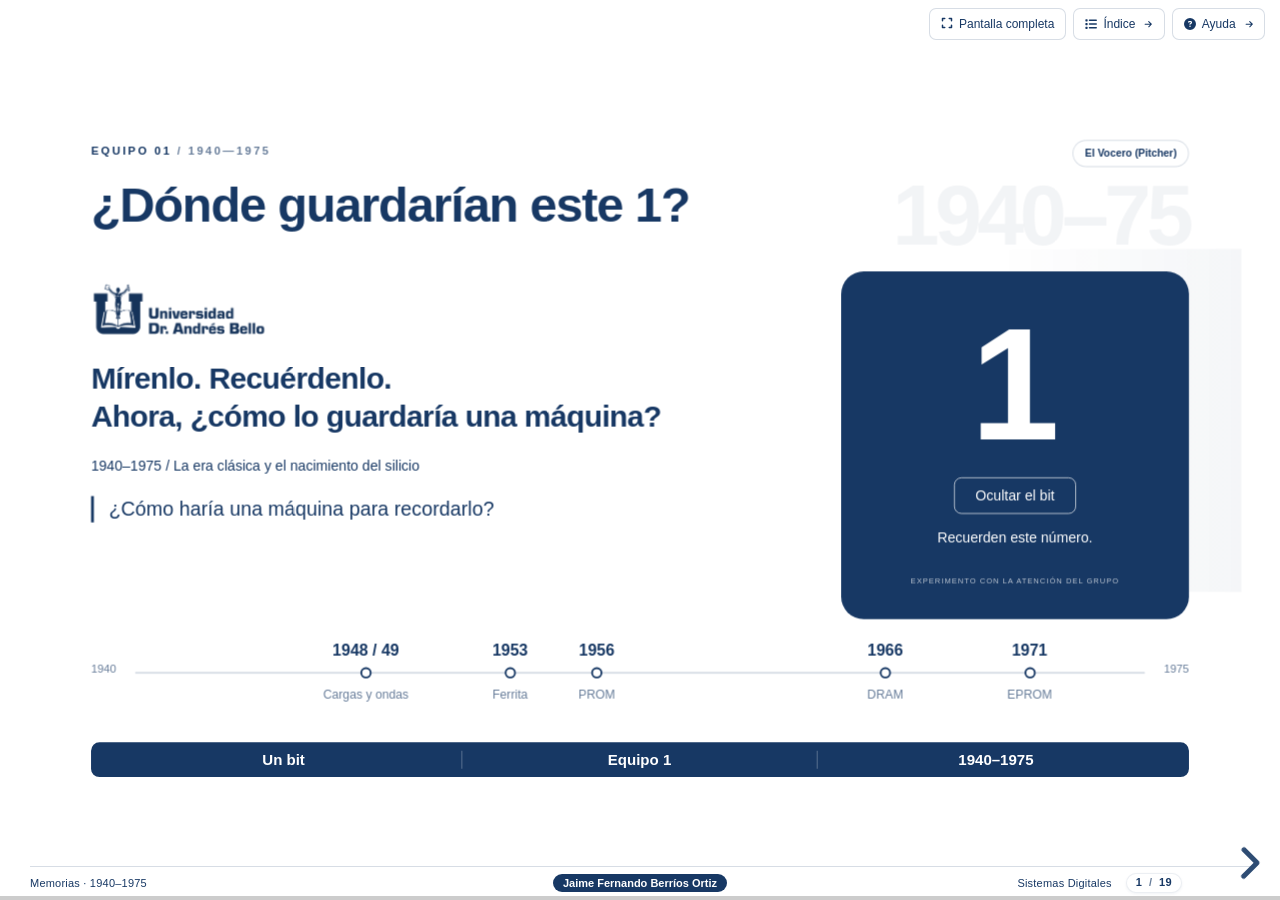
==== commit 1202263f: "fix: unificar diseño e integrar videos de la presentación" ====
--- a/index.html
+++ b/index.html
@@ -21,20 +21,20 @@
   <svg class="biblioteca-iconos" xmlns="http://www.w3.org/2000/svg" aria-hidden="true" focusable="false"><defs><symbol id="fa-arrow-right" viewBox="0 0 448 512"><path d="M438.6 278.6c12.5-12.5 12.5-32.8 0-45.3l-160-160c-12.5-12.5-32.8-12.5-45.3 0s-12.5 32.8 0 45.3L338.8 224 32 224c-17.7 0-32 14.3-32 32s14.3 32 32 32l306.7 0L233.4 393.4c-12.5 12.5-12.5 32.8 0 45.3s32.8 12.5 45.3 0l160-160z"/></symbol><symbol id="fa-book-open" viewBox="0 0 576 512"><path d="M249.6 471.5c10.8 3.8 22.4-4.1 22.4-15.5l0-377.4c0-4.2-1.6-8.4-5-11C247.4 52 202.4 32 144 32C93.5 32 46.3 45.3 18.1 56.1C6.8 60.5 0 71.7 0 83.8L0 454.1c0 11.9 12.8 20.2 24.1 16.5C55.6 460.1 105.5 448 144 448c33.9 0 79 14 105.6 23.5zm76.8 0C353 462 398.1 448 432 448c38.5 0 88.4 12.1 119.9 22.6c11.3 3.8 24.1-4.6 24.1-16.5l0-370.3c0-12.1-6.8-23.3-18.1-27.6C529.7 45.3 482.5 32 432 32c-58.4 0-103.4 20-123 35.6c-3.3 2.6-5 6.8-5 11L304 456c0 11.4 11.7 19.3 22.4 15.5z"/></symbol><symbol id="fa-book" viewBox="0 0 448 512"><path d="M96 0C43 0 0 43 0 96L0 416c0 53 43 96 96 96l288 0 32 0c17.7 0 32-14.3 32-32s-14.3-32-32-32l0-64c17.7 0 32-14.3 32-32l0-320c0-17.7-14.3-32-32-32L384 0 96 0zm0 384l256 0 0 64L96 448c-17.7 0-32-14.3-32-32s14.3-32 32-32zm32-240c0-8.8 7.2-16 16-16l192 0c8.8 0 16 7.2 16 16s-7.2 16-16 16l-192 0c-8.8 0-16-7.2-16-16zm16 48l192 0c8.8 0 16 7.2 16 16s-7.2 16-16 16l-192 0c-8.8 0-16-7.2-16-16s7.2-16 16-16z"/></symbol><symbol id="fa-calendar-days" viewBox="0 0 448 512"><path d="M128 0c17.7 0 32 14.3 32 32l0 32 128 0 0-32c0-17.7 14.3-32 32-32s32 14.3 32 32l0 32 48 0c26.5 0 48 21.5 48 48l0 48L0 160l0-48C0 85.5 21.5 64 48 64l48 0 0-32c0-17.7 14.3-32 32-32zM0 192l448 0 0 272c0 26.5-21.5 48-48 48L48 512c-26.5 0-48-21.5-48-48L0 192zm64 80l0 32c0 8.8 7.2 16 16 16l32 0c8.8 0 16-7.2 16-16l0-32c0-8.8-7.2-16-16-16l-32 0c-8.8 0-16 7.2-16 16zm128 0l0 32c0 8.8 7.2 16 16 16l32 0c8.8 0 16-7.2 16-16l0-32c0-8.8-7.2-16-16-16l-32 0c-8.8 0-16 7.2-16 16zm144-16c-8.8 0-16 7.2-16 16l0 32c0 8.8 7.2 16 16 16l32 0c8.8 0 16-7.2 16-16l0-32c0-8.8-7.2-16-16-16l-32 0zM64 400l0 32c0 8.8 7.2 16 16 16l32 0c8.8 0 16-7.2 16-16l0-32c0-8.8-7.2-16-16-16l-32 0c-8.8 0-16 7.2-16 16zm144-16c-8.8 0-16 7.2-16 16l0 32c0 8.8 7.2 16 16 16l32 0c8.8 0 16-7.2 16-16l0-32c0-8.8-7.2-16-16-16l-32 0zm112 16l0 32c0 8.8 7.2 16 16 16l32 0c8.8 0 16-7.2 16-16l0-32c0-8.8-7.2-16-16-16l-32 0c-8.8 0-16 7.2-16 16z"/></symbol><symbol id="fa-chart-column" viewBox="0 0 512 512"><path d="M32 32c17.7 0 32 14.3 32 32l0 336c0 8.8 7.2 16 16 16l400 0c17.7 0 32 14.3 32 32s-14.3 32-32 32L80 480c-44.2 0-80-35.8-80-80L0 64C0 46.3 14.3 32 32 32zM160 224c17.7 0 32 14.3 32 32l0 64c0 17.7-14.3 32-32 32s-32-14.3-32-32l0-64c0-17.7 14.3-32 32-32zm128-64l0 160c0 17.7-14.3 32-32 32s-32-14.3-32-32l0-160c0-17.7 14.3-32 32-32s32 14.3 32 32zm64 32c17.7 0 32 14.3 32 32l0 96c0 17.7-14.3 32-32 32s-32-14.3-32-32l0-96c0-17.7 14.3-32 32-32zM480 96l0 224c0 17.7-14.3 32-32 32s-32-14.3-32-32l0-224c0-17.7 14.3-32 32-32s32 14.3 32 32z"/></symbol><symbol id="fa-circle-check" viewBox="0 0 512 512"><path d="M256 512A256 256 0 1 0 256 0a256 256 0 1 0 0 512zM369 209L241 337c-9.4 9.4-24.6 9.4-33.9 0l-64-64c-9.4-9.4-9.4-24.6 0-33.9s24.6-9.4 33.9 0l47 47L335 175c9.4-9.4 24.6-9.4 33.9 0s9.4 24.6 0 33.9z"/></symbol><symbol id="fa-circle-question" viewBox="0 0 512 512"><path d="M256 512A256 256 0 1 0 256 0a256 256 0 1 0 0 512zM169.8 165.3c7.9-22.3 29.1-37.3 52.8-37.3l58.3 0c34.9 0 63.1 28.3 63.1 63.1c0 22.6-12.1 43.5-31.7 54.8L280 264.4c-.2 13-10.9 23.6-24 23.6c-13.3 0-24-10.7-24-24l0-13.5c0-8.6 4.6-16.5 12.1-20.8l44.3-25.4c4.7-2.7 7.6-7.7 7.6-13.1c0-8.4-6.8-15.1-15.1-15.1l-58.3 0c-3.4 0-6.4 2.1-7.5 5.3l-.4 1.2c-4.4 12.5-18.2 19-30.6 14.6s-19-18.2-14.6-30.6l.4-1.2zM224 352a32 32 0 1 1 64 0 32 32 0 1 1 -64 0z"/></symbol><symbol id="fa-comments" viewBox="0 0 640 512"><path d="M208 352c114.9 0 208-78.8 208-176S322.9 0 208 0S0 78.8 0 176c0 38.6 14.7 74.3 39.6 103.4c-3.5 9.4-8.7 17.7-14.2 24.7c-4.8 6.2-9.7 11-13.3 14.3c-1.8 1.6-3.3 2.9-4.3 3.7c-.5 .4-.9 .7-1.1 .8l-.2 .2s0 0 0 0s0 0 0 0C1 327.2-1.4 334.4 .8 340.9S9.1 352 16 352c21.8 0 43.8-5.6 62.1-12.5c9.2-3.5 17.8-7.4 25.2-11.4C134.1 343.3 169.8 352 208 352zM448 176c0 112.3-99.1 196.9-216.5 207C255.8 457.4 336.4 512 432 512c38.2 0 73.9-8.7 104.7-23.9c7.5 4 16 7.9 25.2 11.4c18.3 6.9 40.3 12.5 62.1 12.5c6.9 0 13.1-4.5 15.2-11.1c2.1-6.6-.2-13.8-5.8-17.9c0 0 0 0 0 0s0 0 0 0l-.2-.2c-.2-.2-.6-.4-1.1-.8c-1-.8-2.5-2-4.3-3.7c-3.6-3.3-8.5-8.1-13.3-14.3c-5.5-7-10.7-15.4-14.2-24.7c24.9-29 39.6-64.7 39.6-103.4c0-92.8-84.9-168.9-192.6-175.5c.4 5.1 .6 10.3 .6 15.5z"/></symbol><symbol id="fa-expand" viewBox="0 0 448 512"><path d="M32 32C14.3 32 0 46.3 0 64l0 96c0 17.7 14.3 32 32 32s32-14.3 32-32l0-64 64 0c17.7 0 32-14.3 32-32s-14.3-32-32-32L32 32zM64 352c0-17.7-14.3-32-32-32s-32 14.3-32 32l0 96c0 17.7 14.3 32 32 32l96 0c17.7 0 32-14.3 32-32s-14.3-32-32-32l-64 0 0-64zM320 32c-17.7 0-32 14.3-32 32s14.3 32 32 32l64 0 0 64c0 17.7 14.3 32 32 32s32-14.3 32-32l0-96c0-17.7-14.3-32-32-32l-96 0zM448 352c0-17.7-14.3-32-32-32s-32 14.3-32 32l0 64-64 0c-17.7 0-32 14.3-32 32s14.3 32 32 32l96 0c17.7 0 32-14.3 32-32l0-96z"/></symbol><symbol id="fa-flag-checkered" viewBox="0 0 448 512"><path d="M32 0C49.7 0 64 14.3 64 32l0 16 69-17.2c38.1-9.5 78.3-5.1 113.5 12.5c46.3 23.2 100.8 23.2 147.1 0l9.6-4.8C423.8 28.1 448 43.1 448 66.1l0 279.7c0 13.3-8.3 25.3-20.8 30l-34.7 13c-46.2 17.3-97.6 14.6-141.7-7.4c-37.9-19-81.3-23.7-122.5-13.4L64 384l0 96c0 17.7-14.3 32-32 32s-32-14.3-32-32l0-80 0-66L0 64 0 32C0 14.3 14.3 0 32 0zM64 187.1l64-13.9 0 65.5L64 252.6 64 318l48.8-12.2c5.1-1.3 10.1-2.4 15.2-3.3l0-63.9 38.9-8.4c8.3-1.8 16.7-2.5 25.1-2.1l0-64c13.6 .4 27.2 2.6 40.4 6.4l23.6 6.9 0 66.7-41.7-12.3c-7.3-2.1-14.8-3.4-22.3-3.8l0 71.4c21.8 1.9 43.3 6.7 64 14.4l0-69.8 22.7 6.7c13.5 4 27.3 6.4 41.3 7.4l0-64.2c-7.8-.8-15.6-2.3-23.2-4.5l-40.8-12 0-62c-13-3.8-25.8-8.8-38.2-15c-8.2-4.1-16.9-7-25.8-8.8l0 72.4c-13-.4-26 .8-38.7 3.6L128 173.2 128 98 64 114l0 73.1zM320 335.7c16.8 1.5 33.9-.7 50-6.8l14-5.2 0-71.7-7.9 1.8c-18.4 4.3-37.3 5.7-56.1 4.5l0 77.4zm64-149.4l0-70.8c-20.9 6.1-42.4 9.1-64 9.1l0 69.4c13.9 1.4 28 .5 41.7-2.6l22.3-5.2z"/></symbol><symbol id="fa-gears" viewBox="0 0 640 512"><path d="M308.5 135.3c7.1-6.3 9.9-16.2 6.2-25c-2.3-5.3-4.8-10.5-7.6-15.5L304 89.4c-3-5-6.3-9.9-9.8-14.6c-5.7-7.6-15.7-10.1-24.7-7.1l-28.2 9.3c-10.7-8.8-23-16-36.2-20.9L199 27.1c-1.9-9.3-9.1-16.7-18.5-17.8C173.9 8.4 167.2 8 160.4 8l-.7 0c-6.8 0-13.5 .4-20.1 1.2c-9.4 1.1-16.6 8.6-18.5 17.8L115 56.1c-13.3 5-25.5 12.1-36.2 20.9L50.5 67.8c-9-3-19-.5-24.7 7.1c-3.5 4.7-6.8 9.6-9.9 14.6l-3 5.3c-2.8 5-5.3 10.2-7.6 15.6c-3.7 8.7-.9 18.6 6.2 25l22.2 19.8C32.6 161.9 32 168.9 32 176s.6 14.1 1.7 20.9L11.5 216.7c-7.1 6.3-9.9 16.2-6.2 25c2.3 5.3 4.8 10.5 7.6 15.6l3 5.2c3 5.1 6.3 9.9 9.9 14.6c5.7 7.6 15.7 10.1 24.7 7.1l28.2-9.3c10.7 8.8 23 16 36.2 20.9l6.1 29.1c1.9 9.3 9.1 16.7 18.5 17.8c6.7 .8 13.5 1.2 20.4 1.2s13.7-.4 20.4-1.2c9.4-1.1 16.6-8.6 18.5-17.8l6.1-29.1c13.3-5 25.5-12.1 36.2-20.9l28.2 9.3c9 3 19 .5 24.7-7.1c3.5-4.7 6.8-9.5 9.8-14.6l3.1-5.4c2.8-5 5.3-10.2 7.6-15.5c3.7-8.7 .9-18.6-6.2-25l-22.2-19.8c1.1-6.8 1.7-13.8 1.7-20.9s-.6-14.1-1.7-20.9l22.2-19.8zM112 176a48 48 0 1 1 96 0 48 48 0 1 1 -96 0zM504.7 500.5c6.3 7.1 16.2 9.9 25 6.2c5.3-2.3 10.5-4.8 15.5-7.6l5.4-3.1c5-3 9.9-6.3 14.6-9.8c7.6-5.7 10.1-15.7 7.1-24.7l-9.3-28.2c8.8-10.7 16-23 20.9-36.2l29.1-6.1c9.3-1.9 16.7-9.1 17.8-18.5c.8-6.7 1.2-13.5 1.2-20.4s-.4-13.7-1.2-20.4c-1.1-9.4-8.6-16.6-17.8-18.5L583.9 307c-5-13.3-12.1-25.5-20.9-36.2l9.3-28.2c3-9 .5-19-7.1-24.7c-4.7-3.5-9.6-6.8-14.6-9.9l-5.3-3c-5-2.8-10.2-5.3-15.6-7.6c-8.7-3.7-18.6-.9-25 6.2l-19.8 22.2c-6.8-1.1-13.8-1.7-20.9-1.7s-14.1 .6-20.9 1.7l-19.8-22.2c-6.3-7.1-16.2-9.9-25-6.2c-5.3 2.3-10.5 4.8-15.6 7.6l-5.2 3c-5.1 3-9.9 6.3-14.6 9.9c-7.6 5.7-10.1 15.7-7.1 24.7l9.3 28.2c-8.8 10.7-16 23-20.9 36.2L315.1 313c-9.3 1.9-16.7 9.1-17.8 18.5c-.8 6.7-1.2 13.5-1.2 20.4s.4 13.7 1.2 20.4c1.1 9.4 8.6 16.6 17.8 18.5l29.1 6.1c5 13.3 12.1 25.5 20.9 36.2l-9.3 28.2c-3 9-.5 19 7.1 24.7c4.7 3.5 9.5 6.8 14.6 9.8l5.4 3.1c5 2.8 10.2 5.3 15.5 7.6c8.7 3.7 18.6 .9 25-6.2l19.8-22.2c6.8 1.1 13.8 1.7 20.9 1.7s14.1-.6 20.9-1.7l19.8 22.2zM464 304a48 48 0 1 1 0 96 48 48 0 1 1 0-96z"/></symbol><symbol id="fa-laptop-code" viewBox="0 0 640 512"><path d="M64 96c0-35.3 28.7-64 64-64l384 0c35.3 0 64 28.7 64 64l0 256-64 0 0-256L128 96l0 256-64 0L64 96zM0 403.2C0 392.6 8.6 384 19.2 384l601.6 0c10.6 0 19.2 8.6 19.2 19.2c0 42.4-34.4 76.8-76.8 76.8L76.8 480C34.4 480 0 445.6 0 403.2zM281 209l-31 31 31 31c9.4 9.4 9.4 24.6 0 33.9s-24.6 9.4-33.9 0l-48-48c-9.4-9.4-9.4-24.6 0-33.9l48-48c9.4-9.4 24.6-9.4 33.9 0s9.4 24.6 0 33.9zM393 175l48 48c9.4 9.4 9.4 24.6 0 33.9l-48 48c-9.4 9.4-24.6 9.4-33.9 0s-9.4-24.6 0-33.9l31-31-31-31c-9.4-9.4-9.4-24.6 0-33.9s24.6-9.4 33.9 0z"/></symbol><symbol id="fa-lightbulb" viewBox="0 0 384 512"><path d="M272 384c9.6-31.9 29.5-59.1 49.2-86.2c0 0 0 0 0 0c5.2-7.1 10.4-14.2 15.4-21.4c19.8-28.5 31.4-63 31.4-100.3C368 78.8 289.2 0 192 0S16 78.8 16 176c0 37.3 11.6 71.9 31.4 100.3c5 7.2 10.2 14.3 15.4 21.4c0 0 0 0 0 0c19.8 27.1 39.7 54.4 49.2 86.2l160 0zM192 512c44.2 0 80-35.8 80-80l0-16-160 0 0 16c0 44.2 35.8 80 80 80zM112 176c0 8.8-7.2 16-16 16s-16-7.2-16-16c0-61.9 50.1-112 112-112c8.8 0 16 7.2 16 16s-7.2 16-16 16c-44.2 0-80 35.8-80 80z"/></symbol><symbol id="fa-list" viewBox="0 0 512 512"><path d="M40 48C26.7 48 16 58.7 16 72l0 48c0 13.3 10.7 24 24 24l48 0c13.3 0 24-10.7 24-24l0-48c0-13.3-10.7-24-24-24L40 48zM192 64c-17.7 0-32 14.3-32 32s14.3 32 32 32l288 0c17.7 0 32-14.3 32-32s-14.3-32-32-32L192 64zm0 160c-17.7 0-32 14.3-32 32s14.3 32 32 32l288 0c17.7 0 32-14.3 32-32s-14.3-32-32-32l-288 0zm0 160c-17.7 0-32 14.3-32 32s14.3 32 32 32l288 0c17.7 0 32-14.3 32-32s-14.3-32-32-32l-288 0zM16 232l0 48c0 13.3 10.7 24 24 24l48 0c13.3 0 24-10.7 24-24l0-48c0-13.3-10.7-24-24-24l-48 0c-13.3 0-24 10.7-24 24zM40 368c-13.3 0-24 10.7-24 24l0 48c0 13.3 10.7 24 24 24l48 0c13.3 0 24-10.7 24-24l0-48c0-13.3-10.7-24-24-24l-48 0z"/></symbol><symbol id="fa-rotate-left" viewBox="0 0 512 512"><path d="M48.5 224L40 224c-13.3 0-24-10.7-24-24L16 72c0-9.7 5.8-18.5 14.8-22.2s19.3-1.7 26.2 5.2L98.6 96.6c87.6-86.5 228.7-86.2 315.8 1c87.5 87.5 87.5 229.3 0 316.8s-229.3 87.5-316.8 0c-12.5-12.5-12.5-32.8 0-45.3s32.8-12.5 45.3 0c62.5 62.5 163.8 62.5 226.3 0s62.5-163.8 0-226.3c-62.2-62.2-162.7-62.5-225.3-1L185 183c6.9 6.9 8.9 17.2 5.2 26.2s-12.5 14.8-22.2 14.8L48.5 224z"/></symbol><symbol id="fa-scale-balanced" viewBox="0 0 640 512"><path d="M384 32l128 0c17.7 0 32 14.3 32 32s-14.3 32-32 32L398.4 96c-5.2 25.8-22.9 47.1-46.4 57.3L352 448l160 0c17.7 0 32 14.3 32 32s-14.3 32-32 32l-192 0-192 0c-17.7 0-32-14.3-32-32s14.3-32 32-32l160 0 0-294.7c-23.5-10.3-41.2-31.6-46.4-57.3L128 96c-17.7 0-32-14.3-32-32s14.3-32 32-32l128 0c14.6-19.4 37.8-32 64-32s49.4 12.6 64 32zm55.6 288l144.9 0L512 195.8 439.6 320zM512 416c-62.9 0-115.2-34-126-78.9c-2.6-11 1-22.3 6.7-32.1l95.2-163.2c5-8.6 14.2-13.8 24.1-13.8s19.1 5.3 24.1 13.8l95.2 163.2c5.7 9.8 9.3 21.1 6.7 32.1C627.2 382 574.9 416 512 416zM126.8 195.8L54.4 320l144.9 0L126.8 195.8zM.9 337.1c-2.6-11 1-22.3 6.7-32.1l95.2-163.2c5-8.6 14.2-13.8 24.1-13.8s19.1 5.3 24.1 13.8l95.2 163.2c5.7 9.8 9.3 21.1 6.7 32.1C242 382 189.7 416 126.8 416S11.7 382 .9 337.1z"/></symbol></defs></svg>
   <!-- compilar.py sincroniza data-campo e integrantes; edita libremente las láminas. -->
   <div class="reveal">
-    <div class="slides"><section id="portada" class="era era-apertura layout-hero" style="--event-position:4.00%" data-expositor="Jaime Fernando Berríos Ortiz" data-auto-animate data-auto-animate-duration="0.65" data-auto-animate-unmatched="false" data-auto-animate-easing="cubic-bezier(.2,.7,.2,1)"><p class="eyebrow">EQUIPO 01 <span>/ 1940—1975</span></p><span class="era-watermark" aria-hidden="true">1940–75</span><p class="role-tag">El Vocero (Pitcher)</p><h2>¿Dónde guardarían este 1?</h2><nav class="chronology " aria-label="Línea de tiempo de 1940 a 1975" data-id="chronology"><div class="time-axis" data-id="axis"></div><div class="time-travel" data-id="travel" style="width:0.0%"></div><span class="time-bound start">1940</span><span class="time-bound end">1975</span><a class="time-node  " href="#/cuarenta" data-id="node-cuarenta" style="left:25.03%" ><span class="node-date">1948 / 49</span><span class="node-dot"></span><span class="node-name">Cargas y ondas</span></a><a class="time-node  " href="#/ferrita" data-id="node-ferrita" style="left:38.17%" ><span class="node-date">1953</span><span class="node-dot"></span><span class="node-name">Ferrita</span></a><a class="time-node  " href="#/prom" data-id="node-prom" style="left:46.06%" ><span class="node-date">1956</span><span class="node-dot"></span><span class="node-name">PROM</span></a><a class="time-node  " href="#/dram" data-id="node-dram" style="left:72.34%" ><span class="node-date">1966</span><span class="node-dot"></span><span class="node-name">DRAM</span></a><a class="time-node  " href="#/eprom" data-id="node-eprom" style="left:85.49%" ><span class="node-date">1971</span><span class="node-dot"></span><span class="node-name">EPROM</span></a></nav><div class="era-content"><div class="opening-copy"><img class="brand" src="assets/institucional/logo-horizontal-azul.png" alt="Universidad Dr. Andrés Bello"><p class="opening-line">Mírenlo. Recuérdenlo.<br>Ahora, ¿cómo lo guardaría una máquina?</p><p class="opening-period">1940–1975 / La era clásica y el nacimiento del silicio</p><p class="opening-invitation">¿Cómo haría una máquina para recordarlo?</p></div><div class="opening-bit-stage"><span id="opening-bit" class="opening-bit" data-id="memory-bit">1</span><button type="button" id="toggle-opening-bit" aria-pressed="false" aria-controls="opening-bit">Ocultar el bit</button><p id="opening-status" role="status" aria-live="polite">Recuerden este número.</p><small>EXPERIMENTO CON LA ATENCIÓN DEL GRUPO</small></div></div><div class="argument-strip recall-strip" aria-label="Ideas principales"><span>Un bit</span><span>Equipo 1</span><span>1940–1975</span></div><aside class="notes"><span>Miren este uno. Recuérdenlo. Ahora lo ocultamos. Ustedes todavía lo recuerdan. ¿Cómo haría una computadora?</span> <span>Buenos días, ingeniero y compañeros. Somos el equipo uno. Hoy veremos la era clásica de las memorias, entre 1940 y 1975.</span> <span>Vamos a seguir el viaje de este bit: cómo se guarda, cómo se recupera y cómo se puede cambiar. Empecemos con el mapa.</span><br>CLAVES: Un bit → Equipo 1 → 1940–1975<br>PAUTA: Mostrar el 1 y esperar dos segundos. Ocultarlo. Hacer la pregunta; después saludar al ingeniero y al grupo. Avanzar al mapa.</aside></section>
-<section id="mapa" data-suplente="Jaime Fernando Berríos Ortiz" data-rol-suplente="El Vocero" class="era era-mapa layout-standard" style="--event-position:4.00%" data-expositor="Salvador Alejandro Murillo Hernández" data-auto-animate data-auto-animate-duration="0.65" data-auto-animate-unmatched="false" data-auto-animate-easing="cubic-bezier(.2,.7,.2,1)"><p class="eyebrow">EQUIPO 01 <span>/ EL RECORRIDO</span></p><span class="era-watermark" aria-hidden="true">1940–75</span><p class="role-tag">El Maquetador y Diseñador</p><h2>El mismo bit, cinco maneras de recordar</h2><nav class="chronology chronology-map" aria-label="Línea de tiempo de 1940 a 1975" data-id="chronology"><div class="time-axis" data-id="axis"></div><div class="time-travel" data-id="travel" style="width:0.0%"></div><span class="time-bound start">1940</span><span class="time-bound end">1975</span><a class="time-node  " href="#/cuarenta" data-id="node-cuarenta" style="left:25.03%" ><span class="node-date">1948 / 49</span><span class="node-dot"></span><span class="node-name">Cargas y ondas</span></a><a class="time-node  " href="#/ferrita" data-id="node-ferrita" style="left:38.17%" ><span class="node-date">1953</span><span class="node-dot"></span><span class="node-name">Ferrita</span></a><a class="time-node  " href="#/prom" data-id="node-prom" style="left:46.06%" ><span class="node-date">1956</span><span class="node-dot"></span><span class="node-name">PROM</span></a><a class="time-node  " href="#/dram" data-id="node-dram" style="left:72.34%" ><span class="node-date">1966</span><span class="node-dot"></span><span class="node-name">DRAM</span></a><a class="time-node  " href="#/eprom" data-id="node-eprom" style="left:85.49%" ><span class="node-date">1971</span><span class="node-dot"></span><span class="node-name">EPROM</span></a><span class="travelling-bit" data-id="memory-bit" style="left:4.00%" aria-hidden="true">1</span></nav><div class="era-content"><p class="map-question">El número no cambia. Lo que cambia es la huella que lo conserva.</p><div class="map-key"><span>01 / ¿Dónde queda?</span><span>02 / ¿Cómo vuelve?</span><span>03 / ¿Qué cuesta cambiarlo?</span></div><p class="hint">Escala temporal proporcional · Hitos seleccionables · Las tecnologías coexistieron</p></div><div class="argument-strip recall-strip" aria-label="Ideas principales"><span>Cinco hitos</span><span>Fechas en orden</span><span>El mismo bit</span></div><aside class="notes"><span>Este mapa tiene cinco paradas. Cada fecha marca un avance en la forma de guardar información.</span> <span>La distancia entre los puntos representa los años. Las tecnologías también coexistieron.</span> <span>Vamos a seguir el mismo bit en todo el recorrido. Carlos comienza con los años cuarenta.</span><br>CLAVES: Cinco hitos → Fechas en orden → El mismo bit<br>PAUTA: Señalar las cinco fechas y el marcador del bit. Avanzar a la primera intervención de Carlos.</aside></section>
+    <div class="slides"><section id="portada" class="era era-apertura layout-hero" style="--event-position:4.00%" data-expositor="Jaime Fernando Berríos Ortiz" data-auto-animate data-auto-animate-duration="0.65" data-auto-animate-unmatched="false" data-auto-animate-easing="cubic-bezier(.2,.7,.2,1)"><p class="eyebrow">EQUIPO 01 <span>/ 1940—1975</span></p><span class="era-watermark" aria-hidden="true">1940–75</span><p class="role-tag">El Vocero (Pitcher)</p><h2>¿Dónde guardarían este 1?</h2><nav class="chronology " aria-label="Línea de tiempo de 1940 a 1975" data-id="chronology"><div class="time-axis" data-id="axis"></div><div class="time-travel" data-id="travel" style="width:0.0%"></div><span class="time-bound start">1940</span><span class="time-bound end">1975</span><a class="time-node  " href="#/cuarenta" data-id="node-cuarenta" style="left:25.03%" ><span class="node-date">1948 / 49</span><span class="node-dot"></span><span class="node-name">Cargas y ondas</span></a><a class="time-node  " href="#/ferrita" data-id="node-ferrita" style="left:38.17%" ><span class="node-date">1953</span><span class="node-dot"></span><span class="node-name">Ferrita</span></a><a class="time-node  " href="#/prom" data-id="node-prom" style="left:46.06%" ><span class="node-date">1956</span><span class="node-dot"></span><span class="node-name">PROM</span></a><a class="time-node  " href="#/dram" data-id="node-dram" style="left:72.34%" ><span class="node-date">1966</span><span class="node-dot"></span><span class="node-name">DRAM</span></a><a class="time-node  " href="#/eprom" data-id="node-eprom" style="left:85.49%" ><span class="node-date">1971</span><span class="node-dot"></span><span class="node-name">EPROM</span></a></nav><div class="era-content"><div class="opening-copy"><img class="brand" src="assets/institucional/logo-horizontal-azul.png" alt="Universidad Dr. Andrés Bello"><p class="opening-line">Mírenlo. Recuérdenlo.<br>Ahora, ¿cómo lo guardaría una máquina?</p><p class="opening-period">1940–1975 / La era clásica y el nacimiento del silicio</p><p class="opening-invitation">¿Cómo haría una máquina para recordarlo?</p></div><div class="opening-bit-stage"><span id="opening-bit" class="opening-bit" data-id="opening-memory-bit">1</span><button type="button" id="toggle-opening-bit" aria-pressed="false" aria-controls="opening-bit">Ocultar el bit</button><p id="opening-status" role="status" aria-live="polite">Recuerden este número.</p><small>EXPERIMENTO CON LA ATENCIÓN DEL GRUPO</small></div></div><div class="argument-strip recall-strip" aria-label="Ideas principales"><span>Un bit</span><span>Equipo 1</span><span>1940–1975</span></div><aside class="notes"><span>Miren este uno. Recuérdenlo. Ahora lo ocultamos. Ustedes todavía lo recuerdan. ¿Cómo haría una computadora?</span> <span>Buenos días, ingeniero y compañeros. Somos el equipo uno. Hoy veremos la era clásica de las memorias, entre 1940 y 1975.</span> <span>Vamos a seguir el viaje de este bit: cómo se guarda, cómo se recupera y cómo se puede cambiar. Empecemos con el mapa.</span><br>CLAVES: Un bit → Equipo 1 → 1940–1975<br>PAUTA: Mostrar el 1 y esperar dos segundos. Ocultarlo. Hacer la pregunta; después saludar al ingeniero y al grupo. Avanzar al mapa.</aside></section>
+<section id="mapa" data-suplente="Jaime Fernando Berríos Ortiz" data-rol-suplente="El Vocero" class="era era-mapa layout-standard" style="--event-position:4.00%" data-expositor="Salvador Alejandro Murillo Hernández" data-auto-animate data-auto-animate-id="mapa" data-auto-animate-duration="0.65" data-auto-animate-unmatched="false" data-auto-animate-easing="cubic-bezier(.2,.7,.2,1)"><p class="eyebrow">EQUIPO 01 <span>/ EL RECORRIDO</span></p><span class="era-watermark" aria-hidden="true">1940–75</span><p class="role-tag">El Maquetador y Diseñador</p><h2>El mismo bit, cinco maneras de recordar</h2><nav class="chronology chronology-map" aria-label="Línea de tiempo de 1940 a 1975" data-id="chronology"><div class="time-axis" data-id="axis"></div><div class="time-travel" data-id="travel" style="width:0.0%"></div><span class="time-bound start">1940</span><span class="time-bound end">1975</span><a class="time-node  " href="#/cuarenta" data-id="node-cuarenta" style="left:25.03%" ><span class="node-date">1948 / 49</span><span class="node-dot"></span><span class="node-name">Cargas y ondas</span></a><a class="time-node  " href="#/ferrita" data-id="node-ferrita" style="left:38.17%" ><span class="node-date">1953</span><span class="node-dot"></span><span class="node-name">Ferrita</span></a><a class="time-node  " href="#/prom" data-id="node-prom" style="left:46.06%" ><span class="node-date">1956</span><span class="node-dot"></span><span class="node-name">PROM</span></a><a class="time-node  " href="#/dram" data-id="node-dram" style="left:72.34%" ><span class="node-date">1966</span><span class="node-dot"></span><span class="node-name">DRAM</span></a><a class="time-node  " href="#/eprom" data-id="node-eprom" style="left:85.49%" ><span class="node-date">1971</span><span class="node-dot"></span><span class="node-name">EPROM</span></a><span class="travelling-bit" data-id="memory-bit" style="left:4.00%" aria-hidden="true">1</span></nav><div class="era-content"><p class="map-question">El número no cambia. Lo que cambia es la huella que lo conserva.</p><div class="map-key"><span>01 / ¿Dónde queda?</span><span>02 / ¿Cómo vuelve?</span><span>03 / ¿Qué cuesta cambiarlo?</span></div><p class="hint">Escala temporal proporcional · Hitos seleccionables · Las tecnologías coexistieron</p></div><div class="argument-strip recall-strip" aria-label="Ideas principales"><span>Cinco hitos</span><span>Fechas en orden</span><span>El mismo bit</span></div><aside class="notes"><span>Este mapa tiene cinco paradas. Cada fecha marca un avance en la forma de guardar información.</span> <span>La distancia entre los puntos representa los años. Las tecnologías también coexistieron.</span> <span>Vamos a seguir el mismo bit en todo el recorrido. Carlos comienza con los años cuarenta.</span><br>CLAVES: Cinco hitos → Fechas en orden → El mismo bit<br>PAUTA: Señalar las cinco fechas y el marcador del bit. Avanzar a la primera intervención de Carlos.</aside></section>
 <section id="cuarenta" class="era era-origen layout-standard" style="--event-position:25.03%" data-expositor="Carlos Alberto Campos Santos" data-auto-animate data-auto-animate-duration="0.65" data-auto-animate-unmatched="false" data-auto-animate-easing="cubic-bezier(.2,.7,.2,1)"><p class="eyebrow">EQUIPO 01 <span>/ 1940s · 1948 / 1949</span></p><span class="era-watermark" aria-hidden="true">1948</span><p class="role-tag">El Historiador</p><h2>Recordar era mantener algo en movimiento</h2><nav class="chronology " aria-label="Línea de tiempo de 1940 a 1975" data-id="chronology"><div class="time-axis" data-id="axis"></div><div class="time-travel" data-id="travel" style="width:21.02857142857143%"></div><span class="time-bound start">1940</span><span class="time-bound end">1975</span><a class="time-node active " href="#/cuarenta" data-id="node-cuarenta" style="left:25.03%" aria-current=step><span class="node-date">1948 / 49</span><span class="node-dot"></span><span class="node-name">Cargas y ondas</span></a><a class="time-node  " href="#/ferrita" data-id="node-ferrita" style="left:38.17%" ><span class="node-date">1953</span><span class="node-dot"></span><span class="node-name">Ferrita</span></a><a class="time-node  " href="#/prom" data-id="node-prom" style="left:46.06%" ><span class="node-date">1956</span><span class="node-dot"></span><span class="node-name">PROM</span></a><a class="time-node  " href="#/dram" data-id="node-dram" style="left:72.34%" ><span class="node-date">1966</span><span class="node-dot"></span><span class="node-name">DRAM</span></a><a class="time-node  " href="#/eprom" data-id="node-eprom" style="left:85.49%" ><span class="node-date">1971</span><span class="node-dot"></span><span class="node-name">EPROM</span></a><span class="travelling-bit" data-id="memory-bit" style="left:25.03%" aria-hidden="true">1</span></nav><div class="era-content"><div class="historian-layout"><div class="historical-evidence"><div class="cards"><article><h3>Tubo de Williams</h3><svg class="technical" viewBox="0 0 480 160" role="img" aria-label="Patrón de cargas en una pantalla: esquema de almacenamiento electrostático"><circle cx="110" cy="35" r="10" fill="currentColor" opacity="0.15"/><circle cx="110" cy="77" r="10" fill="currentColor" opacity="1"/><circle cx="110" cy="119" r="10" fill="currentColor" opacity="1"/><circle cx="175" cy="35" r="10" fill="currentColor" opacity="1"/><circle cx="175" cy="77" r="10" fill="currentColor" opacity="1"/><circle cx="175" cy="119" r="10" fill="currentColor" opacity="0.15"/><circle cx="240" cy="35" r="10" fill="currentColor" opacity="1"/><circle cx="240" cy="77" r="10" fill="currentColor" opacity="0.15"/><circle cx="240" cy="119" r="10" fill="currentColor" opacity="1"/><circle cx="305" cy="35" r="10" fill="currentColor" opacity="0.15"/><circle cx="305" cy="77" r="10" fill="currentColor" opacity="1"/><circle cx="305" cy="119" r="10" fill="currentColor" opacity="1"/><circle cx="370" cy="35" r="10" fill="currentColor" opacity="1"/><circle cx="370" cy="77" r="10" fill="currentColor" opacity="1"/><circle cx="370" cy="119" r="10" fill="currentColor" opacity="0.15"/></svg><p>Cargas en una pantalla de rayos catódicos.</p><small>Manchester Baby · 1948</small></article><article><h3>Retardo de mercurio</h3><svg class="technical" viewBox="0 0 480 160" role="img" aria-label="Pulsos acústicos con circuito de recirculación"><path d="M40 70H440M420 140H60V100M440 100V140"/><path class="signal" d="M50 70h30v-35h25v35h45v-35h25v35h65v-35h25v35h40v-35h25v35h80"/><text x="240" y="125">DETECTAR → REGENERAR → RECIRCULAR</text></svg><p>Pulsos acústicos que circulan y se regeneran.</p><small>EDSAC · 1949</small></article></div><p class="takeaway">Dos soluciones volátiles: sin energía, se pierde la información.</p></div><!-- Video de Carlos: carlos-01-1940s.mp4 --><div class="video-slot" data-video="assets/contenido/videos/carlos-01-1940s.mp4"><span class="play" aria-hidden="true">▷</span><strong>CARLOS ALBERTO CAMPOS SANTOS</strong><p>Contexto histórico · Cargas y ondas</p><small>Intervención 01</small></div></div></div><div class="argument-strip recall-strip" aria-label="Ideas principales"><span>Cargas</span><span>Ondas</span><span>Necesitan energía</span></div><p class="evidence">Material docente / CHM · EDSAC</p><aside class="notes"><span>En los años cuarenta era difícil mantener los datos mientras la computadora trabajaba.</span> <span>El tubo de Williams guardaba cargas en una pantalla. Las líneas de mercurio hacían circular ondas de sonido.</span> <span>Las dos necesitaban energía para conservar los datos. Fueron soluciones importantes, pero difíciles de mantener. Ricardo mostrará un caso real.</span><br>CLAVES: Cargas → Ondas → Necesitan energía<br>PAUTA: Relacionar las dos soluciones con sus gráficos. Ricardo continúa al terminar.</aside></section>
 <section id="campo-retardo" class="era era-origen layout-standard" style="--event-position:32.91%" data-expositor="Ricardo Antonio Martínez Romero" data-auto-animate data-auto-animate-duration="0.65" data-auto-animate-unmatched="false" data-auto-animate-easing="cubic-bezier(.2,.7,.2,1)"><p class="eyebrow">EQUIPO 01 <span>/ 1951</span></p><span class="era-watermark" aria-hidden="true">1951</span><p class="role-tag">El Especialista de Campo</p><h2>1951: la memoria sale del laboratorio</h2><nav class="chronology " aria-label="Línea de tiempo de 1940 a 1975" data-id="chronology"><div class="time-axis" data-id="axis"></div><div class="time-travel" data-id="travel" style="width:28.91428571428571%"></div><span class="time-bound start">1940</span><span class="time-bound end">1975</span><a class="time-node active past" href="#/cuarenta" data-id="node-cuarenta" style="left:25.03%" aria-current=step><span class="node-date">1948 / 49</span><span class="node-dot"></span><span class="node-name">Cargas y ondas</span></a><a class="time-node  " href="#/ferrita" data-id="node-ferrita" style="left:38.17%" ><span class="node-date">1953</span><span class="node-dot"></span><span class="node-name">Ferrita</span></a><a class="time-node  " href="#/prom" data-id="node-prom" style="left:46.06%" ><span class="node-date">1956</span><span class="node-dot"></span><span class="node-name">PROM</span></a><a class="time-node  " href="#/dram" data-id="node-dram" style="left:72.34%" ><span class="node-date">1966</span><span class="node-dot"></span><span class="node-name">DRAM</span></a><a class="time-node  " href="#/eprom" data-id="node-eprom" style="left:85.49%" ><span class="node-date">1971</span><span class="node-dot"></span><span class="node-name">EPROM</span></a><span class="travelling-bit" data-id="memory-bit" style="left:32.91%" aria-hidden="true">1</span></nav><div class="era-content"><div class="field-story"><div class="product-wordmark"><small>REMINGTON RAND</small><strong>UNIVAC I</strong><span>1951 / sistema comercial</span></div><div class="field-evidence"><div class="fact"><span>01</span><div><h3>Dónde</h3><p>Oficina del Censo de Estados Unidos.</p></div></div><div class="fact"><span>02</span><div><h3>Qué memoria</h3><p>Siete tanques de líneas de retardo de mercurio.</p></div></div><div class="fact"><span>03</span><div><h3>Qué demuestra</h3><p>El almacenamiento de programas llegó a un sistema de uso real.</p></div></div></div></div></div><div class="argument-strip recall-strip" aria-label="Ideas principales"><span>UNIVAC I</span><span>Siete tanques</span><span>Esperar el dato</span></div><p class="evidence">Computer History Museum · UNIVAC / EDSAC y líneas de retardo</p><aside class="notes"><span>En 1951, UNIVAC I llegó a la Oficina del Censo de Estados Unidos.</span> <span>Su memoria usaba siete tanques con líneas de mercurio. Los pulsos circulaban todo el tiempo.</span> <span>Para leer un dato había que esperar a que llegara. Era un sistema comercial, aunque grande y difícil de mantener. Carlos explica el siguiente cambio.</span><br>CLAVES: UNIVAC I → Siete tanques → Esperar el dato<br>PAUTA: Señalar UNIVAC I y los siete tanques. Dar paso a Carlos.</aside></section>
 <section id="ferrita" class="era era-ferrita layout-standard" style="--event-position:38.17%" data-expositor="Carlos Alberto Campos Santos" data-auto-animate data-auto-animate-duration="0.65" data-auto-animate-unmatched="false" data-auto-animate-easing="cubic-bezier(.2,.7,.2,1)"><p class="eyebrow">EQUIPO 01 <span>/ 1953</span></p><span class="era-watermark" aria-hidden="true">1953</span><p class="role-tag">El Historiador</p><h2>Un anillo que recuerda sin corriente</h2><nav class="chronology " aria-label="Línea de tiempo de 1940 a 1975" data-id="chronology"><div class="time-axis" data-id="axis"></div><div class="time-travel" data-id="travel" style="width:34.17142857142857%"></div><span class="time-bound start">1940</span><span class="time-bound end">1975</span><a class="time-node  past" href="#/cuarenta" data-id="node-cuarenta" style="left:25.03%" ><span class="node-date">1948 / 49</span><span class="node-dot"></span><span class="node-name">Cargas y ondas</span></a><a class="time-node active " href="#/ferrita" data-id="node-ferrita" style="left:38.17%" aria-current=step><span class="node-date">1953</span><span class="node-dot"></span><span class="node-name">Ferrita</span></a><a class="time-node  " href="#/prom" data-id="node-prom" style="left:46.06%" ><span class="node-date">1956</span><span class="node-dot"></span><span class="node-name">PROM</span></a><a class="time-node  " href="#/dram" data-id="node-dram" style="left:72.34%" ><span class="node-date">1966</span><span class="node-dot"></span><span class="node-name">DRAM</span></a><a class="time-node  " href="#/eprom" data-id="node-eprom" style="left:85.49%" ><span class="node-date">1971</span><span class="node-dot"></span><span class="node-name">EPROM</span></a><span class="travelling-bit" data-id="memory-bit" style="left:38.17%" aria-hidden="true">1</span></nav><div class="era-content"><div class="historian-layout"><div class="historical-evidence"><div class="cards"><article><h3>Magnetismo</h3><svg class="technical" viewBox="0 0 480 160" role="img" aria-label="Matriz de anillos de ferrita atravesados por conductores"><path d="M90 15v130M40 35H440"/><path d="M90 15v130M40 80H440"/><path d="M90 15v130M40 125H440"/><path d="M180 15v130M40 35H440"/><path d="M180 15v130M40 80H440"/><path d="M180 15v130M40 125H440"/><path d="M270 15v130M40 35H440"/><path d="M270 15v130M40 80H440"/><path d="M270 15v130M40 125H440"/><path d="M360 15v130M40 35H440"/><path d="M360 15v130M40 80H440"/><path d="M360 15v130M40 125H440"/><circle cx="90" cy="35" r="14" stroke-width="7"/><circle cx="90" cy="80" r="14" stroke-width="7"/><circle cx="90" cy="125" r="14" stroke-width="7"/><circle cx="180" cy="35" r="14" stroke-width="7"/><circle cx="180" cy="80" r="14" stroke-width="7"/><circle cx="180" cy="125" r="14" stroke-width="7"/><circle cx="270" cy="35" r="14" stroke-width="7"/><circle cx="270" cy="80" r="14" stroke-width="7"/><circle cx="270" cy="125" r="14" stroke-width="7"/><circle cx="360" cy="35" r="14" stroke-width="7"/><circle cx="360" cy="80" r="14" stroke-width="7"/><circle cx="360" cy="125" r="14" stroke-width="7"/></svg><p>Dos estados magnéticos: 0 y 1.</p></article><article><h3>Whirlwind, MIT</h3><p>Whirlwind incorporó ferrita en 1953.</p><p>Elegir una posición y conservar el dato al apagar.</p></article></div><p class="takeaway">RAM describe el acceso; no significa necesariamente volatilidad.</p></div><!-- Video de Carlos: carlos-02-ferrita.mp4 --><div class="video-slot" data-video="assets/contenido/videos/carlos-02-ferrita.mp4"><span class="play" aria-hidden="true">▷</span><strong>CARLOS ALBERTO CAMPOS SANTOS</strong><p>Contexto histórico · Ferrita</p><small>Intervención 02</small></div></div></div><div class="argument-strip recall-strip" aria-label="Ideas principales"><span>1953</span><span>Anillos magnéticos</span><span>Conservan sin energía</span></div><p class="evidence">CHM · Whirlwind, 1953</p><aside class="notes"><span>Con el mercurio había que esperar a que llegara el dato. Hacía falta una forma más práctica de encontrarlo.</span> <span>En 1953, la computadora Whirlwind del MIT incorporó memoria de ferrita: pequeños anillos magnéticos.</span> <span>Permitía elegir una posición y conservaba los datos sin energía. Néstor explicará cómo funcionaban esos anillos.</span><br>CLAVES: 1953 → Anillos magnéticos → Conservan sin energía<br>PAUTA: Mostrar el acceso aleatorio y la retención sin energía. Néstor continúa.</aside></section>
 <section id="carlos-01" class="era era-ferrita layout-standard" style="--event-position:38.17%" data-expositor="Néstor de Jesús Ramos Membreño" data-auto-animate data-auto-animate-duration="0.65" data-auto-animate-unmatched="false" data-auto-animate-easing="cubic-bezier(.2,.7,.2,1)"><p class="eyebrow">EQUIPO 01 <span>/ LABORATORIO 01 · 1953</span></p><span class="era-watermark" aria-hidden="true">1953</span><p class="role-tag">El Ingeniero de Hardware</p><h2>Dentro de un núcleo de ferrita</h2><nav class="chronology " aria-label="Línea de tiempo de 1940 a 1975" data-id="chronology"><div class="time-axis" data-id="axis"></div><div class="time-travel" data-id="travel" style="width:34.17142857142857%"></div><span class="time-bound start">1940</span><span class="time-bound end">1975</span><a class="time-node  past" href="#/cuarenta" data-id="node-cuarenta" style="left:25.03%" ><span class="node-date">1948 / 49</span><span class="node-dot"></span><span class="node-name">Cargas y ondas</span></a><a class="time-node active " href="#/ferrita" data-id="node-ferrita" style="left:38.17%" aria-current=step><span class="node-date">1953</span><span class="node-dot"></span><span class="node-name">Ferrita</span></a><a class="time-node  " href="#/prom" data-id="node-prom" style="left:46.06%" ><span class="node-date">1956</span><span class="node-dot"></span><span class="node-name">PROM</span></a><a class="time-node  " href="#/dram" data-id="node-dram" style="left:72.34%" ><span class="node-date">1966</span><span class="node-dot"></span><span class="node-name">DRAM</span></a><a class="time-node  " href="#/eprom" data-id="node-eprom" style="left:85.49%" ><span class="node-date">1971</span><span class="node-dot"></span><span class="node-name">EPROM</span></a><span class="travelling-bit" data-id="memory-bit" style="left:38.17%" aria-hidden="true">1</span></nav><div class="era-content"><div class="mechanism-diagram"><svg class="technical" viewBox="0 0 480 160" role="img" aria-label="Matriz de anillos de ferrita atravesados por conductores"><path d="M90 15v130M40 35H440"/><path d="M90 15v130M40 80H440"/><path d="M90 15v130M40 125H440"/><path d="M180 15v130M40 35H440"/><path d="M180 15v130M40 80H440"/><path d="M180 15v130M40 125H440"/><path d="M270 15v130M40 35H440"/><path d="M270 15v130M40 80H440"/><path d="M270 15v130M40 125H440"/><path d="M360 15v130M40 35H440"/><path d="M360 15v130M40 80H440"/><path d="M360 15v130M40 125H440"/><circle cx="90" cy="35" r="14" stroke-width="7"/><circle cx="90" cy="80" r="14" stroke-width="7"/><circle cx="90" cy="125" r="14" stroke-width="7"/><circle cx="180" cy="35" r="14" stroke-width="7"/><circle cx="180" cy="80" r="14" stroke-width="7"/><circle cx="180" cy="125" r="14" stroke-width="7"/><circle cx="270" cy="35" r="14" stroke-width="7"/><circle cx="270" cy="80" r="14" stroke-width="7"/><circle cx="270" cy="125" r="14" stroke-width="7"/><circle cx="360" cy="35" r="14" stroke-width="7"/><circle cx="360" cy="80" r="14" stroke-width="7"/><circle cx="360" cy="125" r="14" stroke-width="7"/></svg></div><ol class="process"><li>Elegir</li><li>Leer el cambio</li><li>Volver a escribir</li></ol></div><div class="argument-strip recall-strip" aria-label="Ideas principales"><span>Elegir</span><span>Detectar</span><span>Restaurar</span></div><aside class="notes"><span>Cada anillo tiene dos estados magnéticos: uno representa cero y el otro, uno.</span> <span>Los cables seleccionan el anillo. Al leerlo, un sensor detecta si cambia su estado.</span> <span>Esa lectura puede cambiar el dato, así que hay que escribirlo otra vez. Podemos recordar tres pasos: elegir, leer y restaurar. Kevin mostrará cómo se elige una dirección.</span><br>CLAVES: Elegir → Detectar → Restaurar<br>PAUTA: Señalar selección, lectura y restauración. Dar paso a Kevin.</aside></section>
-<section id="direccion" class="era era-ferrita layout-address" style="--event-position:38.17%" data-expositor="Kevin Alexis Portillo Salgado" data-auto-animate data-auto-animate-duration="0.65" data-auto-animate-unmatched="false" data-auto-animate-easing="cubic-bezier(.2,.7,.2,1)"><p class="eyebrow">EQUIPO 01 <span>/ LEER / ESCRIBIR</span></p><span class="era-watermark" aria-hidden="true">1953</span><p class="role-tag">El Analista de Lógica y Dirección</p><h2>Una dirección es una ubicación</h2><nav class="chronology " aria-label="Línea de tiempo de 1940 a 1975" data-id="chronology"><div class="time-axis" data-id="axis"></div><div class="time-travel" data-id="travel" style="width:34.17142857142857%"></div><span class="time-bound start">1940</span><span class="time-bound end">1975</span><a class="time-node  past" href="#/cuarenta" data-id="node-cuarenta" style="left:25.03%" ><span class="node-date">1948 / 49</span><span class="node-dot"></span><span class="node-name">Cargas y ondas</span></a><a class="time-node active " href="#/ferrita" data-id="node-ferrita" style="left:38.17%" aria-current=step><span class="node-date">1953</span><span class="node-dot"></span><span class="node-name">Ferrita</span></a><a class="time-node  " href="#/prom" data-id="node-prom" style="left:46.06%" ><span class="node-date">1956</span><span class="node-dot"></span><span class="node-name">PROM</span></a><a class="time-node  " href="#/dram" data-id="node-dram" style="left:72.34%" ><span class="node-date">1966</span><span class="node-dot"></span><span class="node-name">DRAM</span></a><a class="time-node  " href="#/eprom" data-id="node-eprom" style="left:85.49%" ><span class="node-date">1971</span><span class="node-dot"></span><span class="node-name">EPROM</span></a><span class="travelling-bit" data-id="memory-bit" style="left:38.17%" aria-hidden="true">1</span></nav><div class="era-content"><div class="address-layout"><div class="address-proof"><figure class="evidence-figure"><button class="image-zoom" type="button" data-evidence="assets/contenido/imagenes/direccionamiento.png" aria-label="Ampliar: Dirección seleccionada y contenido leído"><img class="institutional-image" src="assets/contenido/imagenes/direccionamiento.png" alt="Dirección seleccionada y contenido leído"><span>↗ Ampliar evidencia</span></button><figcaption>Material docente, p. 10, fig. 6 · Braga (2024).</figcaption></figure></div><div class="memory-demo" aria-label="Demostración conceptual de lectura y escritura"><div class="demo-label">MODELO DIDÁCTICO · 4 POSICIONES</div><div class="memory-cells"><button type="button" class="memory-cell selected" data-address="0" aria-pressed="true"><small>00</small><b>10100101</b></button><button type="button" class="memory-cell " data-address="1" aria-pressed="false"><small>01</small><b>00111100</b></button><button type="button" class="memory-cell " data-address="2" aria-pressed="false"><small>10</small><b>11110000</b></button><button type="button" class="memory-cell " data-address="3" aria-pressed="false"><small>11</small><b>00001111</b></button></div><label for="memory-value">Dato de 8 bits</label><input id="memory-value" value="10100101" inputmode="numeric" pattern="[01]{8}" maxlength="8" aria-describedby="memory-status"><div class="memory-actions"><button type="button" id="memory-read">Leer</button><button type="button" id="memory-write">Escribir</button></div><p id="memory-status" role="status" aria-live="polite">Dirección 00 seleccionada. Pulsa Leer.</p></div></div></div><div class="argument-strip recall-strip" aria-label="Ideas principales"><span>Dirección: dónde</span><span>Control: qué hacer</span><span>Datos: contenido</span></div><aside class="notes"><span>Para usar una memoria necesitamos tres cosas: una dirección, una orden y los datos.</span> <span>La dirección dice dónde buscar. El control indica si leemos o escribimos. Las líneas de datos llevan el contenido.</span> <span>Veámoslo aquí: seleccionamos cero cero y leemos. Después elegimos cero uno, escribimos otro dato y volvemos a leerlo. Carlos continúa con PROM.</span><br>CLAVES: Dirección: dónde → Control: qué hacer → Datos: contenido<br>PAUTA: Elegir 00 y pulsar Leer. Elegir 01, escribir 01010101 y volver a leer. Dar paso a Carlos.</aside></section>
+<section id="direccion" class="era era-ferrita layout-address" style="--event-position:38.17%" data-expositor="Kevin Alexis Portillo Salgado" data-auto-animate data-auto-animate-duration="0.65" data-auto-animate-unmatched="false" data-auto-animate-easing="cubic-bezier(.2,.7,.2,1)"><p class="eyebrow">EQUIPO 01 <span>/ LEER / ESCRIBIR</span></p><span class="era-watermark" aria-hidden="true">1953</span><p class="role-tag">El Analista de Lógica y Dirección</p><h2>Una dirección es una ubicación</h2><nav class="chronology " aria-label="Línea de tiempo de 1940 a 1975" data-id="chronology"><div class="time-axis" data-id="axis"></div><div class="time-travel" data-id="travel" style="width:34.17142857142857%"></div><span class="time-bound start">1940</span><span class="time-bound end">1975</span><a class="time-node  past" href="#/cuarenta" data-id="node-cuarenta" style="left:25.03%" ><span class="node-date">1948 / 49</span><span class="node-dot"></span><span class="node-name">Cargas y ondas</span></a><a class="time-node active " href="#/ferrita" data-id="node-ferrita" style="left:38.17%" aria-current=step><span class="node-date">1953</span><span class="node-dot"></span><span class="node-name">Ferrita</span></a><a class="time-node  " href="#/prom" data-id="node-prom" style="left:46.06%" ><span class="node-date">1956</span><span class="node-dot"></span><span class="node-name">PROM</span></a><a class="time-node  " href="#/dram" data-id="node-dram" style="left:72.34%" ><span class="node-date">1966</span><span class="node-dot"></span><span class="node-name">DRAM</span></a><a class="time-node  " href="#/eprom" data-id="node-eprom" style="left:85.49%" ><span class="node-date">1971</span><span class="node-dot"></span><span class="node-name">EPROM</span></a><span class="travelling-bit" data-id="memory-bit" style="left:38.17%" aria-hidden="true">1</span></nav><div class="era-content"><div class="address-layout"><div class="address-proof"><figure class="evidence-figure"><button class="image-zoom" type="button" data-evidence="assets/contenido/imagenes/direccionamiento.png" aria-label="Ampliar: Dirección seleccionada y contenido leído"><img class="institutional-image" src="assets/contenido/imagenes/direccionamiento.png" alt="Dirección seleccionada y contenido leído"><span><svg class="icono-fa" aria-hidden="true" focusable="false"><use href="#fa-expand"></use></svg><span class="zoom-glyph" aria-hidden="true">↗</span> Ampliar evidencia</span></button><figcaption>Material docente, p. 10, fig. 6 · Braga (2024).</figcaption></figure></div><div class="memory-demo" aria-label="Demostración conceptual de lectura y escritura"><div class="demo-label">MODELO DIDÁCTICO · 4 POSICIONES</div><div class="memory-cells"><button type="button" class="memory-cell selected" data-address="0" aria-pressed="true"><small>00</small><b>10100101</b></button><button type="button" class="memory-cell " data-address="1" aria-pressed="false"><small>01</small><b>00111100</b></button><button type="button" class="memory-cell " data-address="2" aria-pressed="false"><small>10</small><b>11110000</b></button><button type="button" class="memory-cell " data-address="3" aria-pressed="false"><small>11</small><b>00001111</b></button></div><label for="memory-value">Dato de 8 bits</label><input id="memory-value" value="10100101" inputmode="numeric" pattern="[01]{8}" maxlength="8" aria-describedby="memory-status"><div class="memory-actions"><button type="button" id="memory-read">Leer</button><button type="button" id="memory-write">Escribir</button></div><p id="memory-status" role="status" aria-live="polite">Dirección 00 seleccionada. Pulsa Leer.</p></div></div></div><div class="argument-strip recall-strip" aria-label="Ideas principales"><span>Dirección: dónde</span><span>Control: qué hacer</span><span>Datos: contenido</span></div><aside class="notes"><span>Para usar una memoria necesitamos tres cosas: una dirección, una orden y los datos.</span> <span>La dirección dice dónde buscar. El control indica si leemos o escribimos. Las líneas de datos llevan el contenido.</span> <span>Veámoslo aquí: seleccionamos cero cero y leemos. Después elegimos cero uno, escribimos otro dato y volvemos a leerlo. Carlos continúa con PROM.</span><br>CLAVES: Dirección: dónde → Control: qué hacer → Datos: contenido<br>PAUTA: Elegir 00 y pulsar Leer. Elegir 01, escribir 01010101 y volver a leer. Dar paso a Carlos.</aside></section>
 <section id="prom" class="era era-prom layout-standard" style="--event-position:46.06%" data-expositor="Carlos Alberto Campos Santos" data-auto-animate data-auto-animate-duration="0.65" data-auto-animate-unmatched="false" data-auto-animate-easing="cubic-bezier(.2,.7,.2,1)"><p class="eyebrow">EQUIPO 01 <span>/ 1956</span></p><span class="era-watermark" aria-hidden="true">1956</span><p class="role-tag">El Historiador</p><h2>PROM: escribir una vez, recordar después</h2><nav class="chronology " aria-label="Línea de tiempo de 1940 a 1975" data-id="chronology"><div class="time-axis" data-id="axis"></div><div class="time-travel" data-id="travel" style="width:42.05714285714286%"></div><span class="time-bound start">1940</span><span class="time-bound end">1975</span><a class="time-node  past" href="#/cuarenta" data-id="node-cuarenta" style="left:25.03%" ><span class="node-date">1948 / 49</span><span class="node-dot"></span><span class="node-name">Cargas y ondas</span></a><a class="time-node  past" href="#/ferrita" data-id="node-ferrita" style="left:38.17%" ><span class="node-date">1953</span><span class="node-dot"></span><span class="node-name">Ferrita</span></a><a class="time-node active " href="#/prom" data-id="node-prom" style="left:46.06%" aria-current=step><span class="node-date">1956</span><span class="node-dot"></span><span class="node-name">PROM</span></a><a class="time-node  " href="#/dram" data-id="node-dram" style="left:72.34%" ><span class="node-date">1966</span><span class="node-dot"></span><span class="node-name">DRAM</span></a><a class="time-node  " href="#/eprom" data-id="node-eprom" style="left:85.49%" ><span class="node-date">1971</span><span class="node-dot"></span><span class="node-name">EPROM</span></a><span class="travelling-bit" data-id="memory-bit" style="left:46.06%" aria-hidden="true">1</span></nav><div class="era-content"><div class="historian-layout"><div class="historical-evidence"><div class="cards"><article><h3>Programable una vez</h3><svg class="technical" viewBox="0 0 480 160" role="img" aria-label="Enlaces intactos y abiertos de una PROM de fusibles"><path d="M40 35H440M40 125H440M100 35v90M200 35v35m0 25v30M300 35v90M400 35v35m0 25v30"/><text x="100" y="150">CONEXIÓN</text><text x="350" y="150">FUSIBLE ABIERTO</text></svg><p>Programar abre los fusibles elegidos.</p></article><article><h3>Sin energía</h3><p>Conserva el contenido sin energía.</p><p>No se puede borrar para corregir.</p></article></div><p class="hint">1956: origen de PROM en la cronología de Micron. Las condiciones de programación dependen del dispositivo.</p></div><!-- Video de Carlos: carlos-03-prom.mp4 --><div class="video-slot" data-video="assets/contenido/videos/carlos-03-prom.mp4"><span class="play" aria-hidden="true">▷</span><strong>CARLOS ALBERTO CAMPOS SANTOS</strong><p>Contexto histórico · PROM</p><small>Intervención 03</small></div></div></div><div class="argument-strip recall-strip" aria-label="Ideas principales"><span>Instrucciones fijas</span><span>Programar después</span><span>Una sola vez</span></div><p class="evidence">Micron · Hot Chips 2016</p><aside class="notes"><span>También se necesitaban memorias para instrucciones fijas. Cambiar el contenido de una ROM de fábrica podía resultar costoso en pequeñas cantidades.</span> <span>PROM permitió programar la memoria después de fabricarla. Su origen se ubica en 1956; los chips comerciales llegaron después.</span> <span>En la versión de fusibles se graba una sola vez. Néstor explicará por qué.</span><br>CLAVES: Instrucciones fijas → Programar después → Una sola vez<br>PAUTA: Distinguir origen de PROM y chips comerciales posteriores. Néstor continúa.</aside></section>
-<section id="carlos-prom" class="era era-prom layout-standard" style="--event-position:46.06%" data-expositor="Néstor de Jesús Ramos Membreño" data-auto-animate data-auto-animate-duration="0.65" data-auto-animate-unmatched="false" data-auto-animate-easing="cubic-bezier(.2,.7,.2,1)"><p class="eyebrow">EQUIPO 01 <span>/ 1956</span></p><span class="era-watermark" aria-hidden="true">1956</span><p class="role-tag">El Ingeniero de Hardware</p><h2>PROM: una conexión que no vuelve atrás</h2><nav class="chronology " aria-label="Línea de tiempo de 1940 a 1975" data-id="chronology"><div class="time-axis" data-id="axis"></div><div class="time-travel" data-id="travel" style="width:42.05714285714286%"></div><span class="time-bound start">1940</span><span class="time-bound end">1975</span><a class="time-node  past" href="#/cuarenta" data-id="node-cuarenta" style="left:25.03%" ><span class="node-date">1948 / 49</span><span class="node-dot"></span><span class="node-name">Cargas y ondas</span></a><a class="time-node  past" href="#/ferrita" data-id="node-ferrita" style="left:38.17%" ><span class="node-date">1953</span><span class="node-dot"></span><span class="node-name">Ferrita</span></a><a class="time-node active " href="#/prom" data-id="node-prom" style="left:46.06%" aria-current=step><span class="node-date">1956</span><span class="node-dot"></span><span class="node-name">PROM</span></a><a class="time-node  " href="#/dram" data-id="node-dram" style="left:72.34%" ><span class="node-date">1966</span><span class="node-dot"></span><span class="node-name">DRAM</span></a><a class="time-node  " href="#/eprom" data-id="node-eprom" style="left:85.49%" ><span class="node-date">1971</span><span class="node-dot"></span><span class="node-name">EPROM</span></a><span class="travelling-bit" data-id="memory-bit" style="left:46.06%" aria-hidden="true">1</span></nav><div class="era-content"><div class="media-explanation"><figure class="evidence-figure"><button class="image-zoom" type="button" data-evidence="assets/contenido/imagenes/prom-fusibles.png" aria-label="Ampliar: Programación mediante apertura de fusibles en una línea PROM"><img class="institutional-image" src="assets/contenido/imagenes/prom-fusibles.png" alt="Programación mediante apertura de fusibles en una línea PROM"><span>↗ Ampliar evidencia</span></button><figcaption>Material docente, p. 7, fig. 3 · Braga (2024).</figcaption></figure><div class="mechanism-panel"><div class="mechanism-diagram"><svg class="technical" viewBox="0 0 480 160" role="img" aria-label="Enlaces intactos y abiertos de una PROM de fusibles"><path d="M40 35H440M40 125H440M100 35v90M200 35v35m0 25v30M300 35v90M400 35v35m0 25v30"/><text x="100" y="150">CONEXIÓN</text><text x="350" y="150">FUSIBLE ABIERTO</text></svg></div><ol class="process"><li>Seleccionar enlaces</li><li>Aplicar programación</li><li>Patrón irreversible</li></ol></div></div></div><div class="argument-strip recall-strip" aria-label="Ideas principales"><span>Seleccionar enlaces</span><span>Abrir fusibles</span><span>No se reconstruyen</span></div><aside class="notes"><span>Una PROM de fusibles guarda el patrón mediante conexiones internas.</span> <span>El programador aplica un pulso para abrir los fusibles elegidos. Así queda fijada la información, incluso sin energía.</span> <span>Pero esos fusibles no se pueden reconstruir. Si hay un error, no podemos borrar y grabar otra vez el chip. Carlos sigue con DRAM.</span><br>CLAVES: Seleccionar enlaces → Abrir fusibles → No se reconstruyen<br>PAUTA: Señalar los fusibles abiertos. Dar paso a Carlos.</aside></section>
+<section id="carlos-prom" class="era era-prom layout-standard" style="--event-position:46.06%" data-expositor="Néstor de Jesús Ramos Membreño" data-auto-animate data-auto-animate-duration="0.65" data-auto-animate-unmatched="false" data-auto-animate-easing="cubic-bezier(.2,.7,.2,1)"><p class="eyebrow">EQUIPO 01 <span>/ 1956</span></p><span class="era-watermark" aria-hidden="true">1956</span><p class="role-tag">El Ingeniero de Hardware</p><h2>PROM: una conexión que no vuelve atrás</h2><nav class="chronology " aria-label="Línea de tiempo de 1940 a 1975" data-id="chronology"><div class="time-axis" data-id="axis"></div><div class="time-travel" data-id="travel" style="width:42.05714285714286%"></div><span class="time-bound start">1940</span><span class="time-bound end">1975</span><a class="time-node  past" href="#/cuarenta" data-id="node-cuarenta" style="left:25.03%" ><span class="node-date">1948 / 49</span><span class="node-dot"></span><span class="node-name">Cargas y ondas</span></a><a class="time-node  past" href="#/ferrita" data-id="node-ferrita" style="left:38.17%" ><span class="node-date">1953</span><span class="node-dot"></span><span class="node-name">Ferrita</span></a><a class="time-node active " href="#/prom" data-id="node-prom" style="left:46.06%" aria-current=step><span class="node-date">1956</span><span class="node-dot"></span><span class="node-name">PROM</span></a><a class="time-node  " href="#/dram" data-id="node-dram" style="left:72.34%" ><span class="node-date">1966</span><span class="node-dot"></span><span class="node-name">DRAM</span></a><a class="time-node  " href="#/eprom" data-id="node-eprom" style="left:85.49%" ><span class="node-date">1971</span><span class="node-dot"></span><span class="node-name">EPROM</span></a><span class="travelling-bit" data-id="memory-bit" style="left:46.06%" aria-hidden="true">1</span></nav><div class="era-content"><div class="media-explanation"><figure class="evidence-figure"><button class="image-zoom" type="button" data-evidence="assets/contenido/imagenes/prom-fusibles.png" aria-label="Ampliar: Programación mediante apertura de fusibles en una línea PROM"><img class="institutional-image" src="assets/contenido/imagenes/prom-fusibles.png" alt="Programación mediante apertura de fusibles en una línea PROM"><span><svg class="icono-fa" aria-hidden="true" focusable="false"><use href="#fa-expand"></use></svg><span class="zoom-glyph" aria-hidden="true">↗</span> Ampliar evidencia</span></button><figcaption>Material docente, p. 7, fig. 3 · Braga (2024).</figcaption></figure><div class="mechanism-panel"><div class="mechanism-diagram"><svg class="technical" viewBox="0 0 480 160" role="img" aria-label="Enlaces intactos y abiertos de una PROM de fusibles"><path d="M40 35H440M40 125H440M100 35v90M200 35v35m0 25v30M300 35v90M400 35v35m0 25v30"/><text x="100" y="150">CONEXIÓN</text><text x="350" y="150">FUSIBLE ABIERTO</text></svg></div><ol class="process"><li>Seleccionar enlaces</li><li>Fundir con 15 mA</li><li>Patrón irreversible</li></ol></div></div></div><div class="argument-strip recall-strip" aria-label="Ideas principales"><span>Seleccionar enlaces</span><span>Abrir fusibles</span><span>No se reconstruyen</span></div><aside class="notes"><span>Una PROM de fusibles guarda el patrón mediante conexiones internas.</span> <span>El programador aplica un pulso de 15 mA para fundir y abrir los fusibles elegidos. Así queda fijada la información, incluso sin energía.</span> <span>Pero esos fusibles no se pueden reconstruir. Si hay un error, no podemos borrar y grabar otra vez el chip. Carlos sigue con DRAM.</span><br>CLAVES: Seleccionar enlaces → Abrir fusibles → No se reconstruyen<br>PAUTA: Señalar los fusibles abiertos. Dar paso a Carlos.</aside></section>
 <section id="dram" class="era era-dram layout-standard" style="--event-position:72.34%" data-expositor="Carlos Alberto Campos Santos" data-auto-animate data-auto-animate-duration="0.65" data-auto-animate-unmatched="false" data-auto-animate-easing="cubic-bezier(.2,.7,.2,1)"><p class="eyebrow">EQUIPO 01 <span>/ 1966 · IDEA / 1970 · PRODUCTO</span></p><span class="era-watermark" aria-hidden="true">1966</span><p class="role-tag">El Historiador</p><h2>DRAM: hacer espacio para más bits</h2><nav class="chronology " aria-label="Línea de tiempo de 1940 a 1975" data-id="chronology"><div class="time-axis" data-id="axis"></div><div class="time-travel" data-id="travel" style="width:68.34285714285714%"></div><span class="time-bound start">1940</span><span class="time-bound end">1975</span><a class="time-node  past" href="#/cuarenta" data-id="node-cuarenta" style="left:25.03%" ><span class="node-date">1948 / 49</span><span class="node-dot"></span><span class="node-name">Cargas y ondas</span></a><a class="time-node  past" href="#/ferrita" data-id="node-ferrita" style="left:38.17%" ><span class="node-date">1953</span><span class="node-dot"></span><span class="node-name">Ferrita</span></a><a class="time-node  past" href="#/prom" data-id="node-prom" style="left:46.06%" ><span class="node-date">1956</span><span class="node-dot"></span><span class="node-name">PROM</span></a><a class="time-node active " href="#/dram" data-id="node-dram" style="left:72.34%" aria-current=step><span class="node-date">1966</span><span class="node-dot"></span><span class="node-name">DRAM</span></a><a class="time-node  " href="#/eprom" data-id="node-eprom" style="left:85.49%" ><span class="node-date">1971</span><span class="node-dot"></span><span class="node-name">EPROM</span></a><span class="travelling-bit" data-id="memory-bit" style="left:72.34%" aria-hidden="true">1</span></nav><div class="era-content"><div class="historian-layout"><div class="historical-evidence"><div class="cards"><article><h3>1966 · Robert Dennard</h3><svg class="technical" viewBox="0 0 480 160" role="img" aria-label="Esquema conceptual de un transistor que selecciona un capacitor"><path d="M30 85H160m0-35v70m20-70v70m0-35h150m0-30v60m20-60v60m0-30h85M130 20h40v25"/><text x="140" y="150">TRANSISTOR</text><text x="340" y="150">CAPACITOR</text></svg><p>Una celda con un transistor y un capacitor.</p></article><article><h3>1970 · Intel 1103</h3><p>Hito comercial de DRAM.</p><p>Tres transistores por celda; distinta de la idea de Dennard.</p></article></div><p class="takeaway">Más integración, a cambio de refrescar la información.</p></div><!-- Video de Carlos: carlos-04-dram.mp4 --><div class="video-slot" data-video="assets/contenido/videos/carlos-04-dram.mp4"><span class="play" aria-hidden="true">▷</span><strong>CARLOS ALBERTO CAMPOS SANTOS</strong><p>Contexto histórico · DRAM</p><small>Intervención 04</small></div></div></div><div class="argument-strip recall-strip" aria-label="Ideas principales"><span>Menos espacio</span><span>Dennard: 1966</span><span>Más bits por chip</span></div><p class="evidence">IBM · DRAM / CHM · Intel 1103, 1970</p><aside class="notes"><span>Aumentar la memoria de ferrita exigía más anillos y conexiones. Hacía falta guardar más datos en menos espacio.</span> <span>En 1966, Robert Dennard propuso una celda con un transistor y un capacitor. Esto ayudó a integrar más bits en silicio.</span> <span>Esa idea es distinta del Intel 1103 comercial de 1970, cuya celda tenía tres transistores. Néstor explicará el refresco.</span><br>CLAVES: Menos espacio → Dennard: 1966 → Más bits por chip<br>PAUTA: Distinguir 1966 (idea) de 1970 (producto). Dar paso a Néstor.</aside></section>
 <section id="carlos-02" class="era era-dram layout-standard" style="--event-position:72.34%" data-expositor="Néstor de Jesús Ramos Membreño" data-auto-animate data-auto-animate-duration="0.65" data-auto-animate-unmatched="false" data-auto-animate-easing="cubic-bezier(.2,.7,.2,1)"><p class="eyebrow">EQUIPO 01 <span>/ LABORATORIO 02 · 1966</span></p><span class="era-watermark" aria-hidden="true">1966</span><p class="role-tag">El Ingeniero de Hardware</p><h2>El bit se escapa si no lo cuidamos</h2><nav class="chronology " aria-label="Línea de tiempo de 1940 a 1975" data-id="chronology"><div class="time-axis" data-id="axis"></div><div class="time-travel" data-id="travel" style="width:68.34285714285714%"></div><span class="time-bound start">1940</span><span class="time-bound end">1975</span><a class="time-node  past" href="#/cuarenta" data-id="node-cuarenta" style="left:25.03%" ><span class="node-date">1948 / 49</span><span class="node-dot"></span><span class="node-name">Cargas y ondas</span></a><a class="time-node  past" href="#/ferrita" data-id="node-ferrita" style="left:38.17%" ><span class="node-date">1953</span><span class="node-dot"></span><span class="node-name">Ferrita</span></a><a class="time-node  past" href="#/prom" data-id="node-prom" style="left:46.06%" ><span class="node-date">1956</span><span class="node-dot"></span><span class="node-name">PROM</span></a><a class="time-node active " href="#/dram" data-id="node-dram" style="left:72.34%" aria-current=step><span class="node-date">1966</span><span class="node-dot"></span><span class="node-name">DRAM</span></a><a class="time-node  " href="#/eprom" data-id="node-eprom" style="left:85.49%" ><span class="node-date">1971</span><span class="node-dot"></span><span class="node-name">EPROM</span></a><span class="travelling-bit" data-id="memory-bit" style="left:72.34%" aria-hidden="true">1</span></nav><div class="era-content"><div class="mechanism-diagram"><svg class="technical" viewBox="0 0 480 160" role="img" aria-label="Esquema conceptual de un transistor que selecciona un capacitor"><path d="M30 85H160m0-35v70m20-70v70m0-35h150m0-30v60m20-60v60m0-30h85M130 20h40v25"/><text x="140" y="150">TRANSISTOR</text><text x="340" y="150">CAPACITOR</text></svg></div><ol class="process"><li>Almacenar carga</li><li>Compensar fugas</li><li>Refrescar periódicamente</li></ol></div><div class="argument-strip recall-strip" aria-label="Ideas principales"><span>Guardar carga</span><span>Refrescar</span><span>Sin energía se pierde</span></div><aside class="notes"><span>En la celda de un transistor y un capacitor, el capacitor guarda carga y el transistor permite acceder a ella.</span> <span>La carga se va perdiendo. Por eso hay que reponerla periódicamente: a eso le llamamos refresco. También se restaura después de leer.</span> <span>Si se corta la energía, los datos se pierden. Ricardo mostrará cómo llegó esta memoria al mercado.</span><br>CLAVES: Guardar carga → Refrescar → Sin energía se pierde<br>PAUTA: Señalar capacitor, fuga y refresco. Ricardo continúa.</aside></section>
 <section id="campo-silicio" class="era era-dram layout-standard" style="--event-position:85.49%" data-expositor="Ricardo Antonio Martínez Romero" data-auto-animate data-auto-animate-duration="0.65" data-auto-animate-unmatched="false" data-auto-animate-easing="cubic-bezier(.2,.7,.2,1)"><p class="eyebrow">EQUIPO 01 <span>/ 1971</span></p><span class="era-watermark" aria-hidden="true">1971</span><p class="role-tag">El Especialista de Campo</p><h2>1970–1971: del chip al equipo comercial</h2><nav class="chronology " aria-label="Línea de tiempo de 1940 a 1975" data-id="chronology"><div class="time-axis" data-id="axis"></div><div class="time-travel" data-id="travel" style="width:81.48571428571428%"></div><span class="time-bound start">1940</span><span class="time-bound end">1975</span><a class="time-node  past" href="#/cuarenta" data-id="node-cuarenta" style="left:25.03%" ><span class="node-date">1948 / 49</span><span class="node-dot"></span><span class="node-name">Cargas y ondas</span></a><a class="time-node  past" href="#/ferrita" data-id="node-ferrita" style="left:38.17%" ><span class="node-date">1953</span><span class="node-dot"></span><span class="node-name">Ferrita</span></a><a class="time-node  past" href="#/prom" data-id="node-prom" style="left:46.06%" ><span class="node-date">1956</span><span class="node-dot"></span><span class="node-name">PROM</span></a><a class="time-node active past" href="#/dram" data-id="node-dram" style="left:72.34%" aria-current=step><span class="node-date">1966</span><span class="node-dot"></span><span class="node-name">DRAM</span></a><a class="time-node  " href="#/eprom" data-id="node-eprom" style="left:85.49%" ><span class="node-date">1971</span><span class="node-dot"></span><span class="node-name">EPROM</span></a><span class="travelling-bit" data-id="memory-bit" style="left:85.49%" aria-hidden="true">1</span></nav><div class="era-content"><div class="field-story"><div class="product-wordmark"><small>INTEL / HEWLETT-PACKARD</small><strong>1103 →<br>HP 9800</strong><span>Componente → familia de equipos</span></div><div class="field-evidence"><div class="fact"><span>01</span><div><h3>Producto</h3><p>Intel 1103 · 1.024 bits de DRAM.</p></div></div><div class="fact"><span>02</span><div><h3>Aplicación</h3><p>Serie HP 9800, documentada por el Smithsonian.</p></div></div><div class="fact"><span>03</span><div><h3>Función</h3><p>Datos de trabajo; necesita alimentación y refresco.</p></div></div></div></div></div><div class="argument-strip recall-strip" aria-label="Ideas principales"><span>Intel 1103</span><span>HP 9800</span><span>Uso comercial</span></div><p class="evidence">Smithsonian · Intel 1103 / Computer History Museum · Semiconductors compete with cores</p><aside class="notes"><span>En 1970, Intel lanzó el 1103: una memoria dinámica de mil veinticuatro bits.</span> <span>Un ejemplo de uso fue la serie HP 9800. Estos equipos usaban el chip para guardar datos de trabajo.</span> <span>Esto mostró que la memoria en silicio ya tenía uso comercial. Pero quedaba otro problema: corregir un programa que debía conservarse al apagar.</span><br>CLAVES: Intel 1103 → HP 9800 → Uso comercial<br>PAUTA: Relacionar el chip Intel 1103 con la serie HP 9800.</aside></section>
-<section id="eprom" class="era era-eprom layout-photo" style="--event-position:85.49%" data-expositor="Ricardo Antonio Martínez Romero" data-auto-animate data-auto-animate-duration="0.65" data-auto-animate-unmatched="false" data-auto-animate-easing="cubic-bezier(.2,.7,.2,1)"><p class="eyebrow">EQUIPO 01 <span>/ 1971</span></p><span class="era-watermark" aria-hidden="true">1971</span><p class="role-tag">El Especialista de Campo</p><h2>EPROM: corregir sin desechar el chip</h2><nav class="chronology " aria-label="Línea de tiempo de 1940 a 1975" data-id="chronology"><div class="time-axis" data-id="axis"></div><div class="time-travel" data-id="travel" style="width:81.48571428571428%"></div><span class="time-bound start">1940</span><span class="time-bound end">1975</span><a class="time-node  past" href="#/cuarenta" data-id="node-cuarenta" style="left:25.03%" ><span class="node-date">1948 / 49</span><span class="node-dot"></span><span class="node-name">Cargas y ondas</span></a><a class="time-node  past" href="#/ferrita" data-id="node-ferrita" style="left:38.17%" ><span class="node-date">1953</span><span class="node-dot"></span><span class="node-name">Ferrita</span></a><a class="time-node  past" href="#/prom" data-id="node-prom" style="left:46.06%" ><span class="node-date">1956</span><span class="node-dot"></span><span class="node-name">PROM</span></a><a class="time-node  past" href="#/dram" data-id="node-dram" style="left:72.34%" ><span class="node-date">1966</span><span class="node-dot"></span><span class="node-name">DRAM</span></a><a class="time-node active " href="#/eprom" data-id="node-eprom" style="left:85.49%" aria-current=step><span class="node-date">1971</span><span class="node-dot"></span><span class="node-name">EPROM</span></a><span class="travelling-bit" data-id="memory-bit" style="left:85.49%" aria-hidden="true">1</span></nav><div class="era-content"><div class="photo-story"><figure class="evidence-figure"><button class="image-zoom" type="button" data-evidence="assets/contenido/imagenes/eprom-ventanas.png" aria-label="Ampliar: Ejemplares de EPROM con ventanas de cuarzo visibles"><img class="institutional-image" src="assets/contenido/imagenes/eprom-ventanas.png" alt="Ejemplares de EPROM con ventanas de cuarzo visibles"><span>↗ Ampliar evidencia</span></button><figcaption>Braga (2024), material docente, p. 11, fig. 7. Ejemplares posteriores: no son la Intel 1702 de 1971.</figcaption></figure><div class="photo-argument"><p class="product-overline">1971 / INTEL 1702 / DOV FROHMAN</p><h3>Conservar el programa.<br>Corregir el contenido.</h3><p>2.048 bits de memoria programable y borrable.</p><ol class="process"><li>Programar</li><li>Probar</li><li>Borrar con UV</li><li>Reprogramar</li></ol></div></div></div><div class="argument-strip recall-strip" aria-label="Ideas principales"><span>Intel 1702</span><span>Ventana de cuarzo</span><span>Borrar y reutilizar</span></div><p class="evidence">CHM · Intel 1702, 1971 / Imagen: material docente, p. 11</p><aside class="notes"><span>En 1971, Intel presentó la EPROM 1702, diseñada por Dov Frohman.</span> <span>Su ventana de cuarzo dejaba entrar luz ultravioleta. Así se podía borrar el chip y volver a programarlo.</span> <span>Las fotos muestran modelos posteriores para reconocer esa ventana. Lo importante era poder corregir el programa sin desechar la memoria. Néstor explicará el mecanismo.</span><br>CLAVES: Intel 1702 → Ventana de cuarzo → Borrar y reutilizar<br>PAUTA: Señalar la ventana. Aclarar que las fotos son de modelos posteriores. Néstor continúa.</aside></section>
-<section id="carlos-03" class="era era-eprom layout-standard" style="--event-position:85.49%" data-expositor="Néstor de Jesús Ramos Membreño" data-auto-animate data-auto-animate-duration="0.65" data-auto-animate-unmatched="false" data-auto-animate-easing="cubic-bezier(.2,.7,.2,1)"><p class="eyebrow">EQUIPO 01 <span>/ LABORATORIO 03 · 1971</span></p><span class="era-watermark" aria-hidden="true">1971</span><p class="role-tag">El Ingeniero de Hardware</p><h2>Una carga atrapada, una ventana para borrarla</h2><nav class="chronology " aria-label="Línea de tiempo de 1940 a 1975" data-id="chronology"><div class="time-axis" data-id="axis"></div><div class="time-travel" data-id="travel" style="width:81.48571428571428%"></div><span class="time-bound start">1940</span><span class="time-bound end">1975</span><a class="time-node  past" href="#/cuarenta" data-id="node-cuarenta" style="left:25.03%" ><span class="node-date">1948 / 49</span><span class="node-dot"></span><span class="node-name">Cargas y ondas</span></a><a class="time-node  past" href="#/ferrita" data-id="node-ferrita" style="left:38.17%" ><span class="node-date">1953</span><span class="node-dot"></span><span class="node-name">Ferrita</span></a><a class="time-node  past" href="#/prom" data-id="node-prom" style="left:46.06%" ><span class="node-date">1956</span><span class="node-dot"></span><span class="node-name">PROM</span></a><a class="time-node  past" href="#/dram" data-id="node-dram" style="left:72.34%" ><span class="node-date">1966</span><span class="node-dot"></span><span class="node-name">DRAM</span></a><a class="time-node active " href="#/eprom" data-id="node-eprom" style="left:85.49%" aria-current=step><span class="node-date">1971</span><span class="node-dot"></span><span class="node-name">EPROM</span></a><span class="travelling-bit" data-id="memory-bit" style="left:85.49%" aria-hidden="true">1</span></nav><div class="era-content"><div class="media-explanation"><figure class="evidence-figure"><button class="image-zoom" type="button" data-evidence="assets/contenido/imagenes/borrador-uv.png" aria-label="Ampliar: Borrador ultravioleta para memorias EPROM"><img class="institutional-image" src="assets/contenido/imagenes/borrador-uv.png" alt="Borrador ultravioleta para memorias EPROM"><span>↗ Ampliar evidencia</span></button><figcaption>Material docente, p. 11, fig. 8 · Ilustración del procedimiento; no corresponde al equipo original de 1971.</figcaption></figure><div class="mechanism-stages"><p><b>01</b> Introducir carga eléctricamente</p><p><b>02</b> Conservarla en una compuerta aislada</p><p><b>03</b> Retirarla mediante luz UV</p></div></div></div><div class="argument-strip recall-strip" aria-label="Ideas principales"><span>Carga aislada</span><span>Conserva el dato</span><span>Luz UV borra</span></div><aside class="notes"><span>La EPROM guarda carga en una parte aislada del transistor, llamada compuerta flotante.</span> <span>Esa carga cambia cómo responde el transistor y permanece sin energía.</span> <span>La luz ultravioleta permite retirar la carga. Se borra todo el chip y después se programa otra vez eléctricamente. Kevin comparará estas memorias.</span><br>CLAVES: Carga aislada → Conserva el dato → Luz UV borra<br>PAUTA: Distinguir programación eléctrica y borrado UV. Kevin continúa.</aside></section>
+<section id="eprom" class="era era-eprom layout-photo" style="--event-position:85.49%" data-expositor="Ricardo Antonio Martínez Romero" data-auto-animate data-auto-animate-duration="0.65" data-auto-animate-unmatched="false" data-auto-animate-easing="cubic-bezier(.2,.7,.2,1)"><p class="eyebrow">EQUIPO 01 <span>/ 1971</span></p><span class="era-watermark" aria-hidden="true">1971</span><p class="role-tag">El Especialista de Campo</p><h2>EPROM: corregir sin desechar el chip</h2><nav class="chronology " aria-label="Línea de tiempo de 1940 a 1975" data-id="chronology"><div class="time-axis" data-id="axis"></div><div class="time-travel" data-id="travel" style="width:81.48571428571428%"></div><span class="time-bound start">1940</span><span class="time-bound end">1975</span><a class="time-node  past" href="#/cuarenta" data-id="node-cuarenta" style="left:25.03%" ><span class="node-date">1948 / 49</span><span class="node-dot"></span><span class="node-name">Cargas y ondas</span></a><a class="time-node  past" href="#/ferrita" data-id="node-ferrita" style="left:38.17%" ><span class="node-date">1953</span><span class="node-dot"></span><span class="node-name">Ferrita</span></a><a class="time-node  past" href="#/prom" data-id="node-prom" style="left:46.06%" ><span class="node-date">1956</span><span class="node-dot"></span><span class="node-name">PROM</span></a><a class="time-node  past" href="#/dram" data-id="node-dram" style="left:72.34%" ><span class="node-date">1966</span><span class="node-dot"></span><span class="node-name">DRAM</span></a><a class="time-node active " href="#/eprom" data-id="node-eprom" style="left:85.49%" aria-current=step><span class="node-date">1971</span><span class="node-dot"></span><span class="node-name">EPROM</span></a><span class="travelling-bit" data-id="memory-bit" style="left:85.49%" aria-hidden="true">1</span></nav><div class="era-content"><div class="photo-story"><figure class="evidence-figure"><button class="image-zoom" type="button" data-evidence="assets/contenido/imagenes/eprom-ventanas.png" aria-label="Ampliar: Ejemplares de EPROM con ventanas de cuarzo visibles"><img class="institutional-image" src="assets/contenido/imagenes/eprom-ventanas.png" alt="Ejemplares de EPROM con ventanas de cuarzo visibles"><span><svg class="icono-fa" aria-hidden="true" focusable="false"><use href="#fa-expand"></use></svg><span class="zoom-glyph" aria-hidden="true">↗</span> Ampliar evidencia</span></button><figcaption>Braga (2024), material docente, p. 11, fig. 7. Ejemplares posteriores: no son la Intel 1702 de 1971.</figcaption></figure><div class="photo-argument"><p class="product-overline">1971 / INTEL 1702 / DOV FROHMAN</p><h3>Conservar el programa.<br>Corregir el contenido.</h3><p>2.048 bits de memoria programable y borrable.</p><ol class="process"><li>Programar</li><li>Probar</li><li>Borrar con UV</li><li>Reprogramar</li></ol></div></div></div><div class="argument-strip recall-strip" aria-label="Ideas principales"><span>Intel 1702</span><span>Ventana de cuarzo</span><span>Borrar y reutilizar</span></div><p class="evidence">CHM · Intel 1702, 1971 / Imagen: material docente, p. 11</p><aside class="notes"><span>En 1971, Intel presentó la EPROM 1702, diseñada por Dov Frohman.</span> <span>Su ventana de cuarzo dejaba entrar luz ultravioleta. Así se podía borrar el chip y volver a programarlo.</span> <span>Las fotos muestran modelos posteriores para reconocer esa ventana. Lo importante era poder corregir el programa sin desechar la memoria. Néstor explicará el mecanismo.</span><br>CLAVES: Intel 1702 → Ventana de cuarzo → Borrar y reutilizar<br>PAUTA: Señalar la ventana. Aclarar que las fotos son de modelos posteriores. Néstor continúa.</aside></section>
+<section id="carlos-03" class="era era-eprom layout-standard" style="--event-position:85.49%" data-expositor="Néstor de Jesús Ramos Membreño" data-auto-animate data-auto-animate-duration="0.65" data-auto-animate-unmatched="false" data-auto-animate-easing="cubic-bezier(.2,.7,.2,1)"><p class="eyebrow">EQUIPO 01 <span>/ LABORATORIO 03 · 1971</span></p><span class="era-watermark" aria-hidden="true">1971</span><p class="role-tag">El Ingeniero de Hardware</p><h2>Una carga atrapada, una ventana para borrarla</h2><nav class="chronology " aria-label="Línea de tiempo de 1940 a 1975" data-id="chronology"><div class="time-axis" data-id="axis"></div><div class="time-travel" data-id="travel" style="width:81.48571428571428%"></div><span class="time-bound start">1940</span><span class="time-bound end">1975</span><a class="time-node  past" href="#/cuarenta" data-id="node-cuarenta" style="left:25.03%" ><span class="node-date">1948 / 49</span><span class="node-dot"></span><span class="node-name">Cargas y ondas</span></a><a class="time-node  past" href="#/ferrita" data-id="node-ferrita" style="left:38.17%" ><span class="node-date">1953</span><span class="node-dot"></span><span class="node-name">Ferrita</span></a><a class="time-node  past" href="#/prom" data-id="node-prom" style="left:46.06%" ><span class="node-date">1956</span><span class="node-dot"></span><span class="node-name">PROM</span></a><a class="time-node  past" href="#/dram" data-id="node-dram" style="left:72.34%" ><span class="node-date">1966</span><span class="node-dot"></span><span class="node-name">DRAM</span></a><a class="time-node active " href="#/eprom" data-id="node-eprom" style="left:85.49%" aria-current=step><span class="node-date">1971</span><span class="node-dot"></span><span class="node-name">EPROM</span></a><span class="travelling-bit" data-id="memory-bit" style="left:85.49%" aria-hidden="true">1</span></nav><div class="era-content"><div class="media-explanation"><figure class="evidence-figure"><button class="image-zoom" type="button" data-evidence="assets/contenido/imagenes/borrador-uv.png" aria-label="Ampliar: Borrador ultravioleta para memorias EPROM"><img class="institutional-image" src="assets/contenido/imagenes/borrador-uv.png" alt="Borrador ultravioleta para memorias EPROM"><span><svg class="icono-fa" aria-hidden="true" focusable="false"><use href="#fa-expand"></use></svg><span class="zoom-glyph" aria-hidden="true">↗</span> Ampliar evidencia</span></button><figcaption>Material docente, p. 11, fig. 8 · Ilustración del procedimiento; no corresponde al equipo original de 1971.</figcaption></figure><div class="mechanism-stages"><p><b>01</b> Introducir carga eléctricamente</p><p><b>02</b> Conservarla en una compuerta aislada</p><p><b>03</b> Retirarla mediante luz UV</p></div></div></div><div class="argument-strip recall-strip" aria-label="Ideas principales"><span>Carga aislada</span><span>Conserva el dato</span><span>Luz UV borra</span></div><aside class="notes"><span>La EPROM guarda carga en una parte aislada del transistor, llamada compuerta flotante.</span> <span>Esa carga cambia cómo responde el transistor y permanece sin energía.</span> <span>La luz ultravioleta permite retirar la carga. Se borra todo el chip y después se programa otra vez eléctricamente. Kevin comparará estas memorias.</span><br>CLAVES: Carga aislada → Conserva el dato → Luz UV borra<br>PAUTA: Distinguir programación eléctrica y borrado UV. Kevin continúa.</aside></section>
 <section id="comparacion" class="era era-eprom layout-standard" style="--event-position:85.49%" data-expositor="Kevin Alexis Portillo Salgado" data-auto-animate data-auto-animate-duration="0.65" data-auto-animate-unmatched="false" data-auto-animate-easing="cubic-bezier(.2,.7,.2,1)"><p class="eyebrow">EQUIPO 01 <span>/ 1971 / COMPARAR OPERACIONES</span></p><span class="era-watermark" aria-hidden="true">1971</span><p class="role-tag">El Analista de Lógica y Dirección</p><h2>Cuatro memorias, decisiones diferentes</h2><nav class="chronology " aria-label="Línea de tiempo de 1940 a 1975" data-id="chronology"><div class="time-axis" data-id="axis"></div><div class="time-travel" data-id="travel" style="width:81.48571428571428%"></div><span class="time-bound start">1940</span><span class="time-bound end">1975</span><a class="time-node  past" href="#/cuarenta" data-id="node-cuarenta" style="left:25.03%" ><span class="node-date">1948 / 49</span><span class="node-dot"></span><span class="node-name">Cargas y ondas</span></a><a class="time-node  past" href="#/ferrita" data-id="node-ferrita" style="left:38.17%" ><span class="node-date">1953</span><span class="node-dot"></span><span class="node-name">Ferrita</span></a><a class="time-node  past" href="#/prom" data-id="node-prom" style="left:46.06%" ><span class="node-date">1956</span><span class="node-dot"></span><span class="node-name">PROM</span></a><a class="time-node  past" href="#/dram" data-id="node-dram" style="left:72.34%" ><span class="node-date">1966</span><span class="node-dot"></span><span class="node-name">DRAM</span></a><a class="time-node active " href="#/eprom" data-id="node-eprom" style="left:85.49%" aria-current=step><span class="node-date">1971</span><span class="node-dot"></span><span class="node-name">EPROM</span></a><span class="travelling-bit" data-id="memory-bit" style="left:85.49%" aria-hidden="true">1</span></nav><div class="era-content"><table class="decision-table"><thead><tr><th>Memoria</th><th>Sin energía</th><th>Lectura / escritura</th><th>Borrado y mantenimiento</th></tr></thead><tbody><tr><td>Ferrita</td><td>Conserva</td><td>Lectura con restauración</td><td>Volver a escribir</td></tr><tr><td>PROM de fusibles</td><td>Conserva</td><td>Una programación</td><td>No se puede borrar</td></tr><tr><td>DRAM</td><td>Pierde</td><td>Lectura y escritura</td><td>Refresco periódico</td></tr><tr><td>EPROM</td><td>Conserva</td><td>Se graba eléctricamente</td><td>Borrado UV del chip</td></tr></tbody></table></div><div class="argument-strip recall-strip" aria-label="Ideas principales"><span>Ferrita: restaurar</span><span>PROM: una vez</span><span>DRAM / EPROM</span></div><aside class="notes"><span>La ferrita conserva los datos, pero hay que restaurarlos después de leer.</span> <span>La PROM de fusibles conserva el contenido, pero solo se graba una vez. La DRAM permite cambiar los datos, aunque necesita energía y refresco.</span> <span>La EPROM conserva el programa y se puede reutilizar después de borrarla con luz ultravioleta. Cada memoria sirve para una necesidad.</span><br>CLAVES: Ferrita: restaurar → PROM: una vez → DRAM / EPROM<br>PAUTA: Comparar las filas usando los mismos criterios.</aside></section>
 <section id="reto" class="era era-eprom layout-standard" style="--event-position:85.49%" data-expositor="Kevin Alexis Portillo Salgado" data-auto-animate data-auto-animate-duration="0.65" data-auto-animate-unmatched="false" data-auto-animate-easing="cubic-bezier(.2,.7,.2,1)"><p class="eyebrow">EQUIPO 01 <span>/ ELIGE UNA MEMORIA</span></p><span class="era-watermark" aria-hidden="true">1971</span><p class="role-tag">El Analista de Lógica y Dirección</p><h2>¿Qué usarías para guardar un programa corregible?</h2><nav class="chronology " aria-label="Línea de tiempo de 1940 a 1975" data-id="chronology"><div class="time-axis" data-id="axis"></div><div class="time-travel" data-id="travel" style="width:81.48571428571428%"></div><span class="time-bound start">1940</span><span class="time-bound end">1975</span><a class="time-node  past" href="#/cuarenta" data-id="node-cuarenta" style="left:25.03%" ><span class="node-date">1948 / 49</span><span class="node-dot"></span><span class="node-name">Cargas y ondas</span></a><a class="time-node  past" href="#/ferrita" data-id="node-ferrita" style="left:38.17%" ><span class="node-date">1953</span><span class="node-dot"></span><span class="node-name">Ferrita</span></a><a class="time-node  past" href="#/prom" data-id="node-prom" style="left:46.06%" ><span class="node-date">1956</span><span class="node-dot"></span><span class="node-name">PROM</span></a><a class="time-node  past" href="#/dram" data-id="node-dram" style="left:72.34%" ><span class="node-date">1966</span><span class="node-dot"></span><span class="node-name">DRAM</span></a><a class="time-node active " href="#/eprom" data-id="node-eprom" style="left:85.49%" aria-current=step><span class="node-date">1971</span><span class="node-dot"></span><span class="node-name">EPROM</span></a><span class="travelling-bit" data-id="memory-bit" style="left:85.49%" aria-hidden="true">1</span></nav><div class="era-content"><div class="quiz"><button data-answer="no">DRAM</button><button data-answer="no">PROM de fusibles</button><button data-answer="yes">EPROM</button></div><p id="quiz-feedback" role="status" aria-live="polite">Debe conservar el programa al apagar y permitir volver a grabarlo.</p></div><div class="argument-strip recall-strip" aria-label="Ideas principales"><span>Debe conservar</span><span>Debe corregirse</span><span>Elegir EPROM</span></div><aside class="notes"><span>Imaginemos que estamos en 1973. Necesitamos un programa que se conserve al apagar, pero que podamos corregir. Tenemos programador y borrador ultravioleta.</span> <span>¿Cuál elegirían? La DRAM pierde el contenido al apagar. La PROM de fusibles no permite borrar un error.</span> <span>La respuesta es EPROM: conserva el programa y permite borrarlo para volver a grabarlo.</span><br>CLAVES: Debe conservar → Debe corregirse → Elegir EPROM<br>PAUTA: Hacer la pregunta. Esperar cuatro segundos. Seleccionar EPROM y dar la respuesta.</aside></section>
 <section id="balance" data-suplente="Jaime Fernando Berríos Ortiz" data-rol-suplente="El Vocero" class="era era-balance layout-standard" style="--event-position:96.00%" data-expositor="Salvador Alejandro Murillo Hernández" data-auto-animate data-auto-animate-duration="0.65" data-auto-animate-unmatched="false" data-auto-animate-easing="cubic-bezier(.2,.7,.2,1)"><p class="eyebrow">EQUIPO 01 <span>/ 1975</span></p><span class="era-watermark" aria-hidden="true">1975</span><p class="role-tag">El Maquetador y Diseñador</p><h2>El viaje de nuestro bit</h2><nav class="chronology " aria-label="Línea de tiempo de 1940 a 1975" data-id="chronology"><div class="time-axis" data-id="axis"></div><div class="time-travel" data-id="travel" style="width:92.0%"></div><span class="time-bound start">1940</span><span class="time-bound end">1975</span><a class="time-node  past" href="#/cuarenta" data-id="node-cuarenta" style="left:25.03%" ><span class="node-date">1948 / 49</span><span class="node-dot"></span><span class="node-name">Cargas y ondas</span></a><a class="time-node  past" href="#/ferrita" data-id="node-ferrita" style="left:38.17%" ><span class="node-date">1953</span><span class="node-dot"></span><span class="node-name">Ferrita</span></a><a class="time-node  past" href="#/prom" data-id="node-prom" style="left:46.06%" ><span class="node-date">1956</span><span class="node-dot"></span><span class="node-name">PROM</span></a><a class="time-node  past" href="#/dram" data-id="node-dram" style="left:72.34%" ><span class="node-date">1966</span><span class="node-dot"></span><span class="node-name">DRAM</span></a><a class="time-node  past" href="#/eprom" data-id="node-eprom" style="left:85.49%" ><span class="node-date">1971</span><span class="node-dot"></span><span class="node-name">EPROM</span></a><span class="travelling-bit" data-id="memory-bit" style="left:96.00%" aria-hidden="true">1</span></nav><div class="era-content"><div class="legacy-track"><div><span>1940s</span><b>Cargas y ondas</b><p>Guardar el bit</p><small>Regeneración y espera</small></div><div><span>1953</span><b>Ferrita</b><p>Sin energía y selección</p><small>Lectura con restauración</small></div><div><span>1956</span><b>PROM</b><p>Fijar un programa</p><small>Se graba una vez</small></div><div><span>1966</span><b>DRAM</b><p>Más bits por chip</p><small>Fugas y refresco</small></div><div><span>1971</span><b>EPROM</b><p>Corregir y reutilizar</p><small>Borrado UV del chip</small></div></div></div><div class="argument-strip recall-strip" aria-label="Ideas principales"><span>Sostener</span><span>Conservar</span><span>Corregir</span></div><aside class="notes"><span>Nuestro bit empezó como una carga o una onda. Con ferrita pudo conservarse sin energía.</span> <span>PROM fijó el programa. DRAM ayudó a guardar más bits en silicio. EPROM permitió borrar y corregir.</span> <span>Cada avance resolvió un problema y tuvo una condición. Ese es el recorrido que nos lleva a la conclusión.</span><br>CLAVES: Sostener → Conservar → Corregir<br>PAUTA: Señalar aporte y costo en los cinco hitos. Continuar a la conclusión.</aside></section>
@@ -56,14 +56,13 @@
   <div class="herramientas" aria-label="Herramientas de exposición">
     <button type="button" id="pantalla-completa" aria-label="Entrar en pantalla completa" aria-pressed="false"><svg class="icono-fa" aria-hidden="true" focusable="false"><use href="#fa-expand"></use></svg><span>Pantalla completa</span></button>
     <details id="indice-presentacion">
-      <summary><svg class="icono-fa" aria-hidden="true" focusable="false"><use href="#fa-list"></use></svg>Índice</summary>
+      <summary><svg class="icono-fa" aria-hidden="true" focusable="false"><use href="#fa-list"></use></svg>Índice<svg class="icono-fa disclosure-icon" aria-hidden="true" focusable="false"><use href="#fa-arrow-right"></use></svg></summary>
       <nav aria-label="Índice de diapositivas"><ol><li><a href="#/portada">01 · ¿Dónde guardarían este 1?</a></li><li><a href="#/mapa">02 · El mismo bit, cinco maneras de recordar</a></li><li><a href="#/cuarenta">03 · Recordar era mantener algo en movimiento</a></li><li><a href="#/campo-retardo">04 · 1951: la memoria sale del laboratorio</a></li><li><a href="#/ferrita">05 · Un anillo que recuerda sin corriente</a></li><li><a href="#/carlos-01">06 · Dentro de un núcleo de ferrita</a></li><li><a href="#/direccion">07 · Una dirección es una ubicación</a></li><li><a href="#/prom">08 · PROM: escribir una vez, recordar después</a></li><li><a href="#/carlos-prom">09 · PROM: una conexión que no vuelve atrás</a></li><li><a href="#/dram">10 · DRAM: hacer espacio para más bits</a></li><li><a href="#/carlos-02">11 · El bit se escapa si no lo cuidamos</a></li><li><a href="#/campo-silicio">12 · 1970–1971: del chip al equipo comercial</a></li><li><a href="#/eprom">13 · EPROM: corregir sin desechar el chip</a></li><li><a href="#/carlos-03">14 · Una carga atrapada, una ventana para borrarla</a></li><li><a href="#/comparacion">15 · Cuatro memorias, decisiones diferentes</a></li><li><a href="#/reto">16 · ¿Qué usarías para guardar un programa corregible?</a></li><li><a href="#/balance">17 · El viaje de nuestro bit</a></li><li><a href="#/cierre">18 · El reto no era mostrarlo. Era recuperarlo.</a></li><li><a href="#/referencias">19 · Las fechas cuentan historias distintas</a></li></ol></nav>
     </details>
     <details id="ayuda-presentacion">
-      <summary><svg class="icono-fa" aria-hidden="true" focusable="false"><use href="#fa-circle-question"></use></svg>Ayuda</summary>
+      <summary><svg class="icono-fa" aria-hidden="true" focusable="false"><use href="#fa-circle-question"></use></svg>Ayuda<svg class="icono-fa disclosure-icon" aria-hidden="true" focusable="false"><use href="#fa-arrow-right"></use></svg></summary>
       <div class="atajos">
         <p>→ o espacio: avanzar<br>←: retroceder<br>Esc: vista general<br>F: pantalla completa<br>S: notas del expositor<br>B: pausar<br>Ctrl + Shift + F: buscar<br>Alt + clic (Ctrl en Linux): zoom<br>H: ocultar o mostrar herramientas</p>
-        <p><a href="demo.html" target="_blank" rel="noopener" style="color: #173864; text-decoration: underline; font-weight: 600;">Ver demo oficial de Reveal.js &rarr;</a></p>
         <button type="button" id="reiniciar-presentacion"><svg class="icono-fa" aria-hidden="true" focusable="false"><use href="#fa-rotate-left"></use></svg>Volver a empezar</button>
         <p class="estado-herramientas" role="status" aria-live="polite"></p>
         <button type="button" id="alternar-suplencia" aria-pressed="false">Activar suplencia de Salvador</button><button type="button" id="iniciar-exposicion">Ocultar herramientas (H)</button>
--- a/css/presentacion.css
+++ b/css/presentacion.css
@@ -66,11 +66,12 @@
 .reveal .era-watermark { position: absolute; top: 66px; right: 56px; font-size: 90px; line-height: 1; letter-spacing: -5px; font-weight: 800; color: rgba(23,56,100,.055); pointer-events: none; }
 .era-content { position: absolute; top: 170px; left: 56px; right: 56px; height: 370px; }
 .reveal .evidence { position: absolute; left: 56px; top: 542px; right: 56px; margin: 0; font-size: 10px; line-height: 1.3; opacity: .7; }
-/* El tiempo es un carril persistente: las fechas no cambian de posición. */
-.chronology { position: absolute; top: 564px; left: 56px; right: 56px; height: 88px; }
+/* El tiempo es un carril persistente: las fechas no cambian de posición.
+   translate conserva el centrado cuando Auto-Animate administra transform. */
+.chronology { z-index: 2; position: absolute; top: 564px; left: 56px; right: 56px; height: 88px; }
 .time-axis, .time-travel { position: absolute; left: 4%; top: 32px; height: 2px; right: 4%; background: var(--line); }
 .time-travel { right: auto; height: 3px; top: 31px; background: var(--ink); border-radius: 2px; }
-.reveal .time-node { position: absolute; top: 0; width: 114px; transform: translateX(-50%); color: var(--ink); text-decoration: none; text-align: center; }
+.reveal .time-node { position: absolute; top: 0; width: max-content; min-width: 64px; translate: -50% 0; color: var(--ink); text-decoration: none; text-align: center; }
 .node-date { display: block; font-size: 17px; font-weight: 700; line-height: 20px; white-space: nowrap; }
 .node-dot { display: block; width: 12px; height: 12px; margin: 7px auto 10px; border: 2px solid var(--ink); border-radius: 50%; background: var(--paper); box-sizing: border-box; transition: box-shadow .18s ease; }
 .node-name { display: block; font-size: 13px; line-height: 16px; white-space: nowrap; opacity: .65; }
@@ -81,13 +82,13 @@
 .time-bound { position: absolute; top: 23px; font-size: 12px; line-height: 1; opacity: .65; }
 .time-bound.start { left: 0; }
 .time-bound.end { right: 0; }
-.reveal .travelling-bit { position: absolute; top: 71px; transform: translateX(-50%); display: flex; align-items: center; justify-content: center; width: 18px; height: 18px; border-radius: 50%; background: var(--ink); color: var(--paper); font: bold 11px monospace; }
+.reveal .travelling-bit { pointer-events: none; position: absolute; top: 24px; translate: -50% 0; display: flex; align-items: center; justify-content: center; width: 18px; height: 18px; border-radius: 50%; background: var(--ink); color: var(--paper); font: bold 11px monospace; }
 .reveal .recall-strip, .reveal .argument-strip { position: absolute; left: 56px; right: 56px; bottom: 12px; height: 37px; display: grid; grid-template-columns: repeat(3, 1fr); align-items: center; padding: 0 16px; margin: 0; border-radius: 9px; background: var(--ink); color: var(--paper); box-sizing: border-box; font-size: 16px; line-height: 1.2; }
 .reveal .recall-strip span { text-align: center; padding: 0 12px; border-right: 1px solid rgba(255,255,255,.3); font-weight: 600; }
 .reveal .recall-strip span:last-child { border: 0; }
 /* Apertura: pregunta a la izquierda, un único foco interactivo a la derecha. */
 .reveal .layout-hero h2 { font-size: 52px; max-width: 1050px; }
-.reveal .opening-copy { max-width: 700px; padding-top: 10px; }
+.reveal .opening-copy { max-width: 700px; width: calc(100% - 410px); padding-top: 10px; }
 .reveal .brand { display: block; height: 60px; max-width: 310px; object-fit: contain; margin: 0 0 24px; }
 .reveal .opening-line { font-size: 32px; line-height: 1.25; font-weight: 650; letter-spacing: -.7px; margin: 0 0 22px; }
 .reveal .opening-period { font-size: 15px; line-height: 1.5; max-width: 650px; margin: 0 0 20px; }
@@ -106,7 +107,7 @@
 .era-mapa .node-dot { width: 20px; height: 20px; margin: 10px auto 20px; }
 .era-mapa .node-name { font-size: 17px; line-height: 21px; opacity: 1; }
 .era-mapa .time-bound { top: 43px; font-size: 14px; }
-.reveal .chronology-map .travelling-bit { top: 115px; width: 23px; height: 23px; font-size: 14px; }
+.reveal .chronology-map .travelling-bit { top: 39px; width: 23px; height: 23px; font-size: 14px; }
 .reveal .map-question { margin: 0; max-width: 1100px; font-size: 29px; line-height: 1.35; font-weight: 500; }
 .reveal .map-key { position: absolute; top: 295px; left: 0; right: 0; display: grid; grid-template-columns: repeat(3,1fr); gap: 22px; font-size: 19px; }
 .reveal .map-key span { border-top: 2px solid var(--ink); padding: 14px 0 0; }
@@ -158,7 +159,9 @@
 .reveal .evidence-figure { display: flex; flex-direction: column; justify-content: center; min-width: 0; height: 100%; margin: 0; }
 .reveal .image-zoom { display: block; width: 100%; padding: 20px; border: 1px solid var(--line); border-radius: 16px; background: var(--paper); color: var(--ink); cursor: zoom-in; box-sizing: border-box; }
 .reveal .image-zoom img { display: block; width: 100%; height: 245px; max-height: none; max-width: none; object-fit: contain; margin: 0; }
-.reveal .image-zoom span { display: block; text-align: right; margin-top: 12px; font: 11px sans-serif; letter-spacing: .2px; }
+.reveal .image-zoom > span { display: block; text-align: right; margin-top: 12px; font: 11px sans-serif; letter-spacing: .2px; }
+.reveal .image-zoom .zoom-glyph { display: none; }
+.reveal .image-zoom .icono-fa { margin-right: 5px; vertical-align: -.15em; }
 .reveal .evidence-figure figcaption { margin-top: 11px; font-size: 11px; line-height: 1.45; opacity: .75; }
 .reveal .photo-story { display: grid; grid-template-columns: 1.1fr 1fr; gap: 38px; height: 100%; align-items: center; }
 .reveal .photo-argument h3 { font-size: 32px; line-height: 1.2; letter-spacing: -.7px; margin: 0 0 22px; }
@@ -218,6 +221,7 @@
 .reveal .reference-columns .hint { margin-top: 24px; font-size: 12px; }
 /* Interfaz de exposición: baja presencia visual y foco visible al usar teclado. */
 .reveal .pie { bottom: 7px; left: 30px; right: 30px; padding-top: 6px; border-top: 1px solid var(--line); background: var(--paper); color: var(--ink); font-size: 11px; }
+.reveal.overview .pie { visibility: hidden; }
 .reveal .pie #expositor { padding: 3px 10px; background: var(--ink); color: var(--paper); font-size: 11px; letter-spacing: 0; }
 .reveal .slide-number { background: var(--paper) !important; color: var(--ink) !important; }
 .reveal .ruta-exposicion { position: absolute; top: 10px; left: 22px; z-index: 8; display: flex; align-items: center; gap: 12px; font: 11px sans-serif; }
@@ -227,9 +231,16 @@
 .herramientas { position: fixed; right: 15px; top: 8px; z-index: 30; display: flex; gap: 7px; color: var(--ink); font: 12px sans-serif; }
 .herramientas details { position: relative; }
 .herramientas summary, .herramientas button { padding: 8px 11px; border: 1px solid var(--line); border-radius: 7px; background: var(--paper); color: var(--ink); font: inherit; cursor: pointer; }
-.herramientas nav, .herramientas .atajos { position: absolute; right: 0; top: 36px; width: min(370px,85vw); max-height: 75vh; padding: 15px; overflow: auto; border: 1px solid var(--line); border-radius: 12px; background: var(--paper); box-shadow: 0 14px 38px rgba(23,56,100,.12); box-sizing: border-box; }
-.herramientas nav ol { margin: 0; padding-left: 25px; }
-.herramientas a { display: block; padding: 6px 0; color: var(--ink); line-height: 1.45; }
+.herramientas nav, .herramientas .atajos { position: fixed; right: 15px; top: 48px; width: min(370px,calc(100vw - 30px)); max-height: min(75vh,calc(100dvh - 64px)); padding: 15px; overflow: auto; border: 1px solid var(--line); border-radius: 12px; background: var(--paper); box-shadow: 0 14px 38px rgba(23,56,100,.12); box-sizing: border-box; }
+.herramientas summary { display: flex; align-items: center; list-style: none; }
+.herramientas summary::-webkit-details-marker { display: none; }
+.herramientas .disclosure-icon { width: .7em; height: .7em; margin: 0 0 0 9px; transition: transform .18s ease; }
+.herramientas details[open] .disclosure-icon { transform: rotate(90deg); }
+.herramientas summary:hover, .herramientas button:hover { background: var(--wash); }
+.herramientas summary:focus-visible, .herramientas button:focus-visible { outline: 3px solid var(--ink); outline-offset: 3px; }
+.herramientas nav ol { margin: 0; padding: 0; list-style: none; }
+.herramientas a { display: block; padding: 6px 10px; border-radius: 5px; color: var(--ink); line-height: 1.45; text-decoration: none; }
+.herramientas nav a:hover, .herramientas nav a[aria-current=step] { background: var(--wash); }
 .herramientas .atajos p { line-height: 1.8; }
 .herramientas .atajos button { margin-bottom: 8px; }
 .herramientas [aria-current=step] { font-weight: 700; text-decoration: underline; }
@@ -247,11 +258,13 @@
   .reveal .ruta-exposicion { display: none; }
   .herramientas { font-size: 11px; }
   #pantalla-completa span { display: none; }
-  .reveal .pie { left: 10px; right: 10px; font-size: 9px; }
-  .reveal .pie #expositor { font-size: 9px; }
+  .reveal .pie { left: 10px; right: 10px; font-size: 9px; grid-template-columns: minmax(0, 1fr) auto; gap: 8px; }
+  .reveal .pie .pie-tema { display: none; }
+  .reveal .pie #expositor { font-size: 9px; max-width: 100%; box-sizing: border-box; overflow: hidden; text-overflow: ellipsis; white-space: nowrap; justify-self: start; }
   .reveal .pie .pie-der { padding-right: 40px; }
 }
 @media (prefers-reduced-motion: reduce) {
+  .herramientas .disclosure-icon { transition: none; }
   .reveal *, .reveal *::before, .reveal *::after { animation: none !important; transition: none !important; }
 }
 @media print {
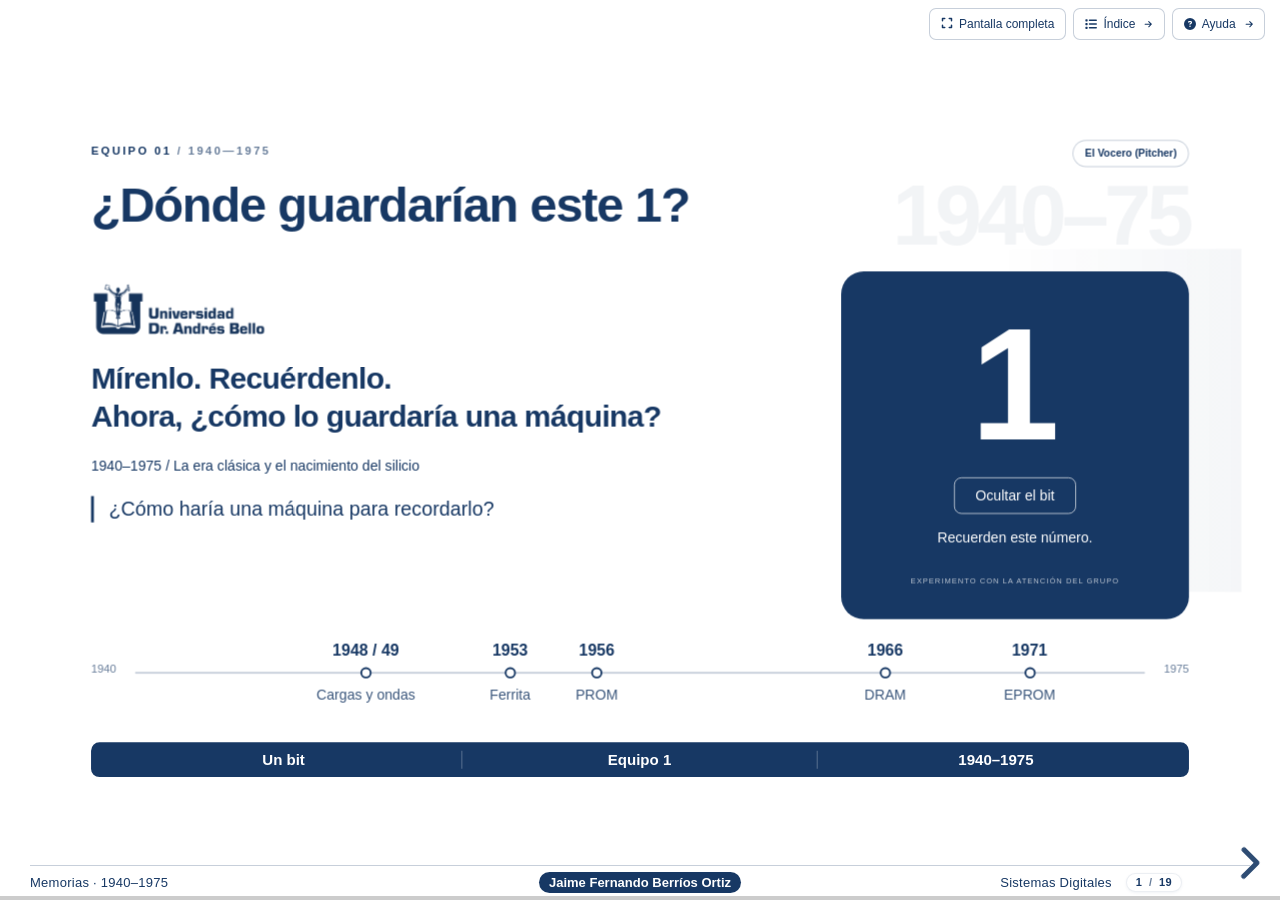
==== commit 2c19e2c9: "fix: adapta laminas de Carlos y restaura recorrido del bit" ====
--- a/index.html
+++ b/index.html
@@ -22,15 +22,15 @@
   <!-- compilar.py sincroniza data-campo e integrantes; edita libremente las láminas. -->
   <div class="reveal">
     <div class="slides"><section id="portada" class="era era-apertura layout-hero" style="--event-position:4.00%" data-expositor="Jaime Fernando Berríos Ortiz" data-auto-animate data-auto-animate-duration="0.65" data-auto-animate-unmatched="false" data-auto-animate-easing="cubic-bezier(.2,.7,.2,1)"><p class="eyebrow">EQUIPO 01 <span>/ 1940—1975</span></p><span class="era-watermark" aria-hidden="true">1940–75</span><p class="role-tag">El Vocero (Pitcher)</p><h2>¿Dónde guardarían este 1?</h2><nav class="chronology " aria-label="Línea de tiempo de 1940 a 1975" data-id="chronology"><div class="time-axis" data-id="axis"></div><div class="time-travel" data-id="travel" style="width:0.0%"></div><span class="time-bound start">1940</span><span class="time-bound end">1975</span><a class="time-node  " href="#/cuarenta" data-id="node-cuarenta" style="left:25.03%" ><span class="node-date">1948 / 49</span><span class="node-dot"></span><span class="node-name">Cargas y ondas</span></a><a class="time-node  " href="#/ferrita" data-id="node-ferrita" style="left:38.17%" ><span class="node-date">1953</span><span class="node-dot"></span><span class="node-name">Ferrita</span></a><a class="time-node  " href="#/prom" data-id="node-prom" style="left:46.06%" ><span class="node-date">1956</span><span class="node-dot"></span><span class="node-name">PROM</span></a><a class="time-node  " href="#/dram" data-id="node-dram" style="left:72.34%" ><span class="node-date">1966</span><span class="node-dot"></span><span class="node-name">DRAM</span></a><a class="time-node  " href="#/eprom" data-id="node-eprom" style="left:85.49%" ><span class="node-date">1971</span><span class="node-dot"></span><span class="node-name">EPROM</span></a></nav><div class="era-content"><div class="opening-copy"><img class="brand" src="assets/institucional/logo-horizontal-azul.png" alt="Universidad Dr. Andrés Bello"><p class="opening-line">Mírenlo. Recuérdenlo.<br>Ahora, ¿cómo lo guardaría una máquina?</p><p class="opening-period">1940–1975 / La era clásica y el nacimiento del silicio</p><p class="opening-invitation">¿Cómo haría una máquina para recordarlo?</p></div><div class="opening-bit-stage"><span id="opening-bit" class="opening-bit" data-id="opening-memory-bit">1</span><button type="button" id="toggle-opening-bit" aria-pressed="false" aria-controls="opening-bit">Ocultar el bit</button><p id="opening-status" role="status" aria-live="polite">Recuerden este número.</p><small>EXPERIMENTO CON LA ATENCIÓN DEL GRUPO</small></div></div><div class="argument-strip recall-strip" aria-label="Ideas principales"><span>Un bit</span><span>Equipo 1</span><span>1940–1975</span></div><aside class="notes"><span>Miren este uno. Recuérdenlo. Ahora lo ocultamos. Ustedes todavía lo recuerdan. ¿Cómo haría una computadora?</span> <span>Buenos días, ingeniero y compañeros. Somos el equipo uno. Hoy veremos la era clásica de las memorias, entre 1940 y 1975.</span> <span>Vamos a seguir el viaje de este bit: cómo se guarda, cómo se recupera y cómo se puede cambiar. Empecemos con el mapa.</span><br>CLAVES: Un bit → Equipo 1 → 1940–1975<br>PAUTA: Mostrar el 1 y esperar dos segundos. Ocultarlo. Hacer la pregunta; después saludar al ingeniero y al grupo. Avanzar al mapa.</aside></section>
-<section id="mapa" data-suplente="Jaime Fernando Berríos Ortiz" data-rol-suplente="El Vocero" class="era era-mapa layout-standard" style="--event-position:4.00%" data-expositor="Salvador Alejandro Murillo Hernández" data-auto-animate data-auto-animate-id="mapa" data-auto-animate-duration="0.65" data-auto-animate-unmatched="false" data-auto-animate-easing="cubic-bezier(.2,.7,.2,1)"><p class="eyebrow">EQUIPO 01 <span>/ EL RECORRIDO</span></p><span class="era-watermark" aria-hidden="true">1940–75</span><p class="role-tag">El Maquetador y Diseñador</p><h2>El mismo bit, cinco maneras de recordar</h2><nav class="chronology chronology-map" aria-label="Línea de tiempo de 1940 a 1975" data-id="chronology"><div class="time-axis" data-id="axis"></div><div class="time-travel" data-id="travel" style="width:0.0%"></div><span class="time-bound start">1940</span><span class="time-bound end">1975</span><a class="time-node  " href="#/cuarenta" data-id="node-cuarenta" style="left:25.03%" ><span class="node-date">1948 / 49</span><span class="node-dot"></span><span class="node-name">Cargas y ondas</span></a><a class="time-node  " href="#/ferrita" data-id="node-ferrita" style="left:38.17%" ><span class="node-date">1953</span><span class="node-dot"></span><span class="node-name">Ferrita</span></a><a class="time-node  " href="#/prom" data-id="node-prom" style="left:46.06%" ><span class="node-date">1956</span><span class="node-dot"></span><span class="node-name">PROM</span></a><a class="time-node  " href="#/dram" data-id="node-dram" style="left:72.34%" ><span class="node-date">1966</span><span class="node-dot"></span><span class="node-name">DRAM</span></a><a class="time-node  " href="#/eprom" data-id="node-eprom" style="left:85.49%" ><span class="node-date">1971</span><span class="node-dot"></span><span class="node-name">EPROM</span></a><span class="travelling-bit" data-id="memory-bit" style="left:4.00%" aria-hidden="true">1</span></nav><div class="era-content"><p class="map-question">El número no cambia. Lo que cambia es la huella que lo conserva.</p><div class="map-key"><span>01 / ¿Dónde queda?</span><span>02 / ¿Cómo vuelve?</span><span>03 / ¿Qué cuesta cambiarlo?</span></div><p class="hint">Escala temporal proporcional · Hitos seleccionables · Las tecnologías coexistieron</p></div><div class="argument-strip recall-strip" aria-label="Ideas principales"><span>Cinco hitos</span><span>Fechas en orden</span><span>El mismo bit</span></div><aside class="notes"><span>Este mapa tiene cinco paradas. Cada fecha marca un avance en la forma de guardar información.</span> <span>La distancia entre los puntos representa los años. Las tecnologías también coexistieron.</span> <span>Vamos a seguir el mismo bit en todo el recorrido. Carlos comienza con los años cuarenta.</span><br>CLAVES: Cinco hitos → Fechas en orden → El mismo bit<br>PAUTA: Señalar las cinco fechas y el marcador del bit. Avanzar a la primera intervención de Carlos.</aside></section>
-<section id="cuarenta" class="era era-origen layout-standard" style="--event-position:25.03%" data-expositor="Carlos Alberto Campos Santos" data-auto-animate data-auto-animate-duration="0.65" data-auto-animate-unmatched="false" data-auto-animate-easing="cubic-bezier(.2,.7,.2,1)"><p class="eyebrow">EQUIPO 01 <span>/ 1940s · 1948 / 1949</span></p><span class="era-watermark" aria-hidden="true">1948</span><p class="role-tag">El Historiador</p><h2>Recordar era mantener algo en movimiento</h2><nav class="chronology " aria-label="Línea de tiempo de 1940 a 1975" data-id="chronology"><div class="time-axis" data-id="axis"></div><div class="time-travel" data-id="travel" style="width:21.02857142857143%"></div><span class="time-bound start">1940</span><span class="time-bound end">1975</span><a class="time-node active " href="#/cuarenta" data-id="node-cuarenta" style="left:25.03%" aria-current=step><span class="node-date">1948 / 49</span><span class="node-dot"></span><span class="node-name">Cargas y ondas</span></a><a class="time-node  " href="#/ferrita" data-id="node-ferrita" style="left:38.17%" ><span class="node-date">1953</span><span class="node-dot"></span><span class="node-name">Ferrita</span></a><a class="time-node  " href="#/prom" data-id="node-prom" style="left:46.06%" ><span class="node-date">1956</span><span class="node-dot"></span><span class="node-name">PROM</span></a><a class="time-node  " href="#/dram" data-id="node-dram" style="left:72.34%" ><span class="node-date">1966</span><span class="node-dot"></span><span class="node-name">DRAM</span></a><a class="time-node  " href="#/eprom" data-id="node-eprom" style="left:85.49%" ><span class="node-date">1971</span><span class="node-dot"></span><span class="node-name">EPROM</span></a><span class="travelling-bit" data-id="memory-bit" style="left:25.03%" aria-hidden="true">1</span></nav><div class="era-content"><div class="historian-layout"><div class="historical-evidence"><div class="cards"><article><h3>Tubo de Williams</h3><svg class="technical" viewBox="0 0 480 160" role="img" aria-label="Patrón de cargas en una pantalla: esquema de almacenamiento electrostático"><circle cx="110" cy="35" r="10" fill="currentColor" opacity="0.15"/><circle cx="110" cy="77" r="10" fill="currentColor" opacity="1"/><circle cx="110" cy="119" r="10" fill="currentColor" opacity="1"/><circle cx="175" cy="35" r="10" fill="currentColor" opacity="1"/><circle cx="175" cy="77" r="10" fill="currentColor" opacity="1"/><circle cx="175" cy="119" r="10" fill="currentColor" opacity="0.15"/><circle cx="240" cy="35" r="10" fill="currentColor" opacity="1"/><circle cx="240" cy="77" r="10" fill="currentColor" opacity="0.15"/><circle cx="240" cy="119" r="10" fill="currentColor" opacity="1"/><circle cx="305" cy="35" r="10" fill="currentColor" opacity="0.15"/><circle cx="305" cy="77" r="10" fill="currentColor" opacity="1"/><circle cx="305" cy="119" r="10" fill="currentColor" opacity="1"/><circle cx="370" cy="35" r="10" fill="currentColor" opacity="1"/><circle cx="370" cy="77" r="10" fill="currentColor" opacity="1"/><circle cx="370" cy="119" r="10" fill="currentColor" opacity="0.15"/></svg><p>Cargas en una pantalla de rayos catódicos.</p><small>Manchester Baby · 1948</small></article><article><h3>Retardo de mercurio</h3><svg class="technical" viewBox="0 0 480 160" role="img" aria-label="Pulsos acústicos con circuito de recirculación"><path d="M40 70H440M420 140H60V100M440 100V140"/><path class="signal" d="M50 70h30v-35h25v35h45v-35h25v35h65v-35h25v35h40v-35h25v35h80"/><text x="240" y="125">DETECTAR → REGENERAR → RECIRCULAR</text></svg><p>Pulsos acústicos que circulan y se regeneran.</p><small>EDSAC · 1949</small></article></div><p class="takeaway">Dos soluciones volátiles: sin energía, se pierde la información.</p></div><!-- Video de Carlos: carlos-01-1940s.mp4 --><div class="video-slot" data-video="assets/contenido/videos/carlos-01-1940s.mp4"><span class="play" aria-hidden="true">▷</span><strong>CARLOS ALBERTO CAMPOS SANTOS</strong><p>Contexto histórico · Cargas y ondas</p><small>Intervención 01</small></div></div></div><div class="argument-strip recall-strip" aria-label="Ideas principales"><span>Cargas</span><span>Ondas</span><span>Necesitan energía</span></div><p class="evidence">Material docente / CHM · EDSAC</p><aside class="notes"><span>En los años cuarenta era difícil mantener los datos mientras la computadora trabajaba.</span> <span>El tubo de Williams guardaba cargas en una pantalla. Las líneas de mercurio hacían circular ondas de sonido.</span> <span>Las dos necesitaban energía para conservar los datos. Fueron soluciones importantes, pero difíciles de mantener. Ricardo mostrará un caso real.</span><br>CLAVES: Cargas → Ondas → Necesitan energía<br>PAUTA: Relacionar las dos soluciones con sus gráficos. Ricardo continúa al terminar.</aside></section>
+<section id="mapa" data-suplente="Jaime Fernando Berríos Ortiz" data-rol-suplente="El Vocero" class="era era-mapa layout-standard" style="--event-position:4.00%" data-expositor="Salvador Alejandro Murillo Hernández" data-auto-animate data-auto-animate-duration="0.65" data-auto-animate-unmatched="false" data-auto-animate-easing="cubic-bezier(.2,.7,.2,1)"><p class="eyebrow">EQUIPO 01 <span>/ EL RECORRIDO</span></p><span class="era-watermark" aria-hidden="true">1940–75</span><p class="role-tag">El Maquetador y Diseñador</p><h2>El mismo bit, cinco maneras de recordar</h2><nav class="chronology chronology-map" aria-label="Línea de tiempo de 1940 a 1975" data-id="chronology"><div class="time-axis" data-id="axis"></div><div class="time-travel" data-id="travel" style="width:0.0%"></div><span class="time-bound start">1940</span><span class="time-bound end">1975</span><a class="time-node  " href="#/cuarenta" data-id="node-cuarenta" style="left:25.03%" ><span class="node-date">1948 / 49</span><span class="node-dot"></span><span class="node-name">Cargas y ondas</span></a><a class="time-node  " href="#/ferrita" data-id="node-ferrita" style="left:38.17%" ><span class="node-date">1953</span><span class="node-dot"></span><span class="node-name">Ferrita</span></a><a class="time-node  " href="#/prom" data-id="node-prom" style="left:46.06%" ><span class="node-date">1956</span><span class="node-dot"></span><span class="node-name">PROM</span></a><a class="time-node  " href="#/dram" data-id="node-dram" style="left:72.34%" ><span class="node-date">1966</span><span class="node-dot"></span><span class="node-name">DRAM</span></a><a class="time-node  " href="#/eprom" data-id="node-eprom" style="left:85.49%" ><span class="node-date">1971</span><span class="node-dot"></span><span class="node-name">EPROM</span></a><span class="travelling-bit" data-id="memory-bit" style="left:4.00%" aria-hidden="true">1</span></nav><div class="era-content"><p class="map-question">El número no cambia. Lo que cambia es la huella que lo conserva.</p><div class="map-key"><span>01 / ¿Dónde queda?</span><span>02 / ¿Cómo vuelve?</span><span>03 / ¿Qué cuesta cambiarlo?</span></div><p class="hint">Escala temporal proporcional · Hitos seleccionables · Las tecnologías coexistieron</p></div><div class="argument-strip recall-strip" aria-label="Ideas principales"><span>Cinco hitos</span><span>Fechas en orden</span><span>El mismo bit</span></div><aside class="notes"><span>Este mapa tiene cinco paradas. Cada fecha marca un avance en la forma de guardar información.</span> <span>La distancia entre los puntos representa los años. Las tecnologías también coexistieron.</span> <span>Vamos a seguir el mismo bit en todo el recorrido. Carlos comienza con los años cuarenta.</span><br>CLAVES: Cinco hitos → Fechas en orden → El mismo bit<br>PAUTA: Señalar las cinco fechas y el marcador del bit. Avanzar a la primera intervención de Carlos.</aside></section>
+<section id="cuarenta" class="era era-origen layout-standard" style="--event-position:25.03%" data-expositor="Carlos Alberto Campos Santos" data-auto-animate data-auto-animate-duration="0.65" data-auto-animate-unmatched="false" data-auto-animate-easing="cubic-bezier(.2,.7,.2,1)"><p class="eyebrow">EQUIPO 01 <span>/ 1940s · 1948 / 1949</span></p><span class="era-watermark" aria-hidden="true">1948</span><p class="role-tag">El Historiador</p><h2>Recordar era mantener algo en movimiento</h2><nav class="chronology " aria-label="Línea de tiempo de 1940 a 1975" data-id="chronology"><div class="time-axis" data-id="axis"></div><div class="time-travel" data-id="travel" style="width:21.02857142857143%"></div><span class="time-bound start">1940</span><span class="time-bound end">1975</span><a class="time-node active " href="#/cuarenta" data-id="node-cuarenta" style="left:25.03%" aria-current=step><span class="node-date">1948 / 49</span><span class="node-dot"></span><span class="node-name">Cargas y ondas</span></a><a class="time-node  " href="#/ferrita" data-id="node-ferrita" style="left:38.17%" ><span class="node-date">1953</span><span class="node-dot"></span><span class="node-name">Ferrita</span></a><a class="time-node  " href="#/prom" data-id="node-prom" style="left:46.06%" ><span class="node-date">1956</span><span class="node-dot"></span><span class="node-name">PROM</span></a><a class="time-node  " href="#/dram" data-id="node-dram" style="left:72.34%" ><span class="node-date">1966</span><span class="node-dot"></span><span class="node-name">DRAM</span></a><a class="time-node  " href="#/eprom" data-id="node-eprom" style="left:85.49%" ><span class="node-date">1971</span><span class="node-dot"></span><span class="node-name">EPROM</span></a><span class="travelling-bit" data-id="memory-bit" style="left:25.03%" aria-hidden="true">1</span></nav><div class="era-content"><div class="historian-layout"><div class="historical-evidence"><div class="cards"><article><h3>Tubo de Williams</h3><svg class="technical" viewBox="0 0 480 160" role="img" aria-label="Patrón de cargas en una pantalla: esquema de almacenamiento electrostático"><circle cx="110" cy="35" r="10" fill="currentColor" opacity="0.15"/><circle cx="110" cy="77" r="10" fill="currentColor" opacity="1"/><circle cx="110" cy="119" r="10" fill="currentColor" opacity="1"/><circle cx="175" cy="35" r="10" fill="currentColor" opacity="1"/><circle cx="175" cy="77" r="10" fill="currentColor" opacity="1"/><circle cx="175" cy="119" r="10" fill="currentColor" opacity="0.15"/><circle cx="240" cy="35" r="10" fill="currentColor" opacity="1"/><circle cx="240" cy="77" r="10" fill="currentColor" opacity="0.15"/><circle cx="240" cy="119" r="10" fill="currentColor" opacity="1"/><circle cx="305" cy="35" r="10" fill="currentColor" opacity="0.15"/><circle cx="305" cy="77" r="10" fill="currentColor" opacity="1"/><circle cx="305" cy="119" r="10" fill="currentColor" opacity="1"/><circle cx="370" cy="35" r="10" fill="currentColor" opacity="1"/><circle cx="370" cy="77" r="10" fill="currentColor" opacity="1"/><circle cx="370" cy="119" r="10" fill="currentColor" opacity="0.15"/></svg><p>Cargas en una pantalla de rayos catódicos.</p><small>Manchester Baby · 1948</small></article><article><h3>Retardo de mercurio</h3><svg class="technical" viewBox="0 0 480 160" role="img" aria-label="Pulsos acústicos con circuito de recirculación"><path d="M40 70H440M420 140H60V100M440 100V140"/><path class="signal" d="M50 70h30v-35h25v35h45v-35h25v35h65v-35h25v35h40v-35h25v35h80"/><text x="240" y="125">DETECTAR → REGENERAR → RECIRCULAR</text></svg><p>Pulsos acústicos que circulan y se regeneran.</p><small>EDSAC · 1949</small></article></div><p class="takeaway">Dos soluciones volátiles: sin energía, se pierde la información.</p></div></div></div><div class="argument-strip recall-strip" aria-label="Ideas principales"><span>Cargas</span><span>Ondas</span><span>Necesitan energía</span></div><p class="evidence">Material docente / CHM · EDSAC</p><aside class="notes"><span>En los años cuarenta era difícil mantener los datos mientras la computadora trabajaba.</span> <span>El tubo de Williams guardaba cargas en una pantalla. Las líneas de mercurio hacían circular ondas de sonido.</span> <span>Las dos necesitaban energía para conservar los datos. Fueron soluciones importantes, pero difíciles de mantener. Ricardo mostrará un caso real.</span><br>CLAVES: Cargas → Ondas → Necesitan energía<br>PAUTA: Relacionar las dos soluciones con sus gráficos. Ricardo continúa al terminar.</aside></section>
 <section id="campo-retardo" class="era era-origen layout-standard" style="--event-position:32.91%" data-expositor="Ricardo Antonio Martínez Romero" data-auto-animate data-auto-animate-duration="0.65" data-auto-animate-unmatched="false" data-auto-animate-easing="cubic-bezier(.2,.7,.2,1)"><p class="eyebrow">EQUIPO 01 <span>/ 1951</span></p><span class="era-watermark" aria-hidden="true">1951</span><p class="role-tag">El Especialista de Campo</p><h2>1951: la memoria sale del laboratorio</h2><nav class="chronology " aria-label="Línea de tiempo de 1940 a 1975" data-id="chronology"><div class="time-axis" data-id="axis"></div><div class="time-travel" data-id="travel" style="width:28.91428571428571%"></div><span class="time-bound start">1940</span><span class="time-bound end">1975</span><a class="time-node active past" href="#/cuarenta" data-id="node-cuarenta" style="left:25.03%" aria-current=step><span class="node-date">1948 / 49</span><span class="node-dot"></span><span class="node-name">Cargas y ondas</span></a><a class="time-node  " href="#/ferrita" data-id="node-ferrita" style="left:38.17%" ><span class="node-date">1953</span><span class="node-dot"></span><span class="node-name">Ferrita</span></a><a class="time-node  " href="#/prom" data-id="node-prom" style="left:46.06%" ><span class="node-date">1956</span><span class="node-dot"></span><span class="node-name">PROM</span></a><a class="time-node  " href="#/dram" data-id="node-dram" style="left:72.34%" ><span class="node-date">1966</span><span class="node-dot"></span><span class="node-name">DRAM</span></a><a class="time-node  " href="#/eprom" data-id="node-eprom" style="left:85.49%" ><span class="node-date">1971</span><span class="node-dot"></span><span class="node-name">EPROM</span></a><span class="travelling-bit" data-id="memory-bit" style="left:32.91%" aria-hidden="true">1</span></nav><div class="era-content"><div class="field-story"><div class="product-wordmark"><small>REMINGTON RAND</small><strong>UNIVAC I</strong><span>1951 / sistema comercial</span></div><div class="field-evidence"><div class="fact"><span>01</span><div><h3>Dónde</h3><p>Oficina del Censo de Estados Unidos.</p></div></div><div class="fact"><span>02</span><div><h3>Qué memoria</h3><p>Siete tanques de líneas de retardo de mercurio.</p></div></div><div class="fact"><span>03</span><div><h3>Qué demuestra</h3><p>El almacenamiento de programas llegó a un sistema de uso real.</p></div></div></div></div></div><div class="argument-strip recall-strip" aria-label="Ideas principales"><span>UNIVAC I</span><span>Siete tanques</span><span>Esperar el dato</span></div><p class="evidence">Computer History Museum · UNIVAC / EDSAC y líneas de retardo</p><aside class="notes"><span>En 1951, UNIVAC I llegó a la Oficina del Censo de Estados Unidos.</span> <span>Su memoria usaba siete tanques con líneas de mercurio. Los pulsos circulaban todo el tiempo.</span> <span>Para leer un dato había que esperar a que llegara. Era un sistema comercial, aunque grande y difícil de mantener. Carlos explica el siguiente cambio.</span><br>CLAVES: UNIVAC I → Siete tanques → Esperar el dato<br>PAUTA: Señalar UNIVAC I y los siete tanques. Dar paso a Carlos.</aside></section>
-<section id="ferrita" class="era era-ferrita layout-standard" style="--event-position:38.17%" data-expositor="Carlos Alberto Campos Santos" data-auto-animate data-auto-animate-duration="0.65" data-auto-animate-unmatched="false" data-auto-animate-easing="cubic-bezier(.2,.7,.2,1)"><p class="eyebrow">EQUIPO 01 <span>/ 1953</span></p><span class="era-watermark" aria-hidden="true">1953</span><p class="role-tag">El Historiador</p><h2>Un anillo que recuerda sin corriente</h2><nav class="chronology " aria-label="Línea de tiempo de 1940 a 1975" data-id="chronology"><div class="time-axis" data-id="axis"></div><div class="time-travel" data-id="travel" style="width:34.17142857142857%"></div><span class="time-bound start">1940</span><span class="time-bound end">1975</span><a class="time-node  past" href="#/cuarenta" data-id="node-cuarenta" style="left:25.03%" ><span class="node-date">1948 / 49</span><span class="node-dot"></span><span class="node-name">Cargas y ondas</span></a><a class="time-node active " href="#/ferrita" data-id="node-ferrita" style="left:38.17%" aria-current=step><span class="node-date">1953</span><span class="node-dot"></span><span class="node-name">Ferrita</span></a><a class="time-node  " href="#/prom" data-id="node-prom" style="left:46.06%" ><span class="node-date">1956</span><span class="node-dot"></span><span class="node-name">PROM</span></a><a class="time-node  " href="#/dram" data-id="node-dram" style="left:72.34%" ><span class="node-date">1966</span><span class="node-dot"></span><span class="node-name">DRAM</span></a><a class="time-node  " href="#/eprom" data-id="node-eprom" style="left:85.49%" ><span class="node-date">1971</span><span class="node-dot"></span><span class="node-name">EPROM</span></a><span class="travelling-bit" data-id="memory-bit" style="left:38.17%" aria-hidden="true">1</span></nav><div class="era-content"><div class="historian-layout"><div class="historical-evidence"><div class="cards"><article><h3>Magnetismo</h3><svg class="technical" viewBox="0 0 480 160" role="img" aria-label="Matriz de anillos de ferrita atravesados por conductores"><path d="M90 15v130M40 35H440"/><path d="M90 15v130M40 80H440"/><path d="M90 15v130M40 125H440"/><path d="M180 15v130M40 35H440"/><path d="M180 15v130M40 80H440"/><path d="M180 15v130M40 125H440"/><path d="M270 15v130M40 35H440"/><path d="M270 15v130M40 80H440"/><path d="M270 15v130M40 125H440"/><path d="M360 15v130M40 35H440"/><path d="M360 15v130M40 80H440"/><path d="M360 15v130M40 125H440"/><circle cx="90" cy="35" r="14" stroke-width="7"/><circle cx="90" cy="80" r="14" stroke-width="7"/><circle cx="90" cy="125" r="14" stroke-width="7"/><circle cx="180" cy="35" r="14" stroke-width="7"/><circle cx="180" cy="80" r="14" stroke-width="7"/><circle cx="180" cy="125" r="14" stroke-width="7"/><circle cx="270" cy="35" r="14" stroke-width="7"/><circle cx="270" cy="80" r="14" stroke-width="7"/><circle cx="270" cy="125" r="14" stroke-width="7"/><circle cx="360" cy="35" r="14" stroke-width="7"/><circle cx="360" cy="80" r="14" stroke-width="7"/><circle cx="360" cy="125" r="14" stroke-width="7"/></svg><p>Dos estados magnéticos: 0 y 1.</p></article><article><h3>Whirlwind, MIT</h3><p>Whirlwind incorporó ferrita en 1953.</p><p>Elegir una posición y conservar el dato al apagar.</p></article></div><p class="takeaway">RAM describe el acceso; no significa necesariamente volatilidad.</p></div><!-- Video de Carlos: carlos-02-ferrita.mp4 --><div class="video-slot" data-video="assets/contenido/videos/carlos-02-ferrita.mp4"><span class="play" aria-hidden="true">▷</span><strong>CARLOS ALBERTO CAMPOS SANTOS</strong><p>Contexto histórico · Ferrita</p><small>Intervención 02</small></div></div></div><div class="argument-strip recall-strip" aria-label="Ideas principales"><span>1953</span><span>Anillos magnéticos</span><span>Conservan sin energía</span></div><p class="evidence">CHM · Whirlwind, 1953</p><aside class="notes"><span>Con el mercurio había que esperar a que llegara el dato. Hacía falta una forma más práctica de encontrarlo.</span> <span>En 1953, la computadora Whirlwind del MIT incorporó memoria de ferrita: pequeños anillos magnéticos.</span> <span>Permitía elegir una posición y conservaba los datos sin energía. Néstor explicará cómo funcionaban esos anillos.</span><br>CLAVES: 1953 → Anillos magnéticos → Conservan sin energía<br>PAUTA: Mostrar el acceso aleatorio y la retención sin energía. Néstor continúa.</aside></section>
+<section id="ferrita" class="era era-ferrita layout-standard" style="--event-position:38.17%" data-expositor="Carlos Alberto Campos Santos" data-auto-animate data-auto-animate-duration="0.65" data-auto-animate-unmatched="false" data-auto-animate-easing="cubic-bezier(.2,.7,.2,1)"><p class="eyebrow">EQUIPO 01 <span>/ 1953</span></p><span class="era-watermark" aria-hidden="true">1953</span><p class="role-tag">El Historiador</p><h2>Un anillo que recuerda sin corriente</h2><nav class="chronology " aria-label="Línea de tiempo de 1940 a 1975" data-id="chronology"><div class="time-axis" data-id="axis"></div><div class="time-travel" data-id="travel" style="width:34.17142857142857%"></div><span class="time-bound start">1940</span><span class="time-bound end">1975</span><a class="time-node  past" href="#/cuarenta" data-id="node-cuarenta" style="left:25.03%" ><span class="node-date">1948 / 49</span><span class="node-dot"></span><span class="node-name">Cargas y ondas</span></a><a class="time-node active " href="#/ferrita" data-id="node-ferrita" style="left:38.17%" aria-current=step><span class="node-date">1953</span><span class="node-dot"></span><span class="node-name">Ferrita</span></a><a class="time-node  " href="#/prom" data-id="node-prom" style="left:46.06%" ><span class="node-date">1956</span><span class="node-dot"></span><span class="node-name">PROM</span></a><a class="time-node  " href="#/dram" data-id="node-dram" style="left:72.34%" ><span class="node-date">1966</span><span class="node-dot"></span><span class="node-name">DRAM</span></a><a class="time-node  " href="#/eprom" data-id="node-eprom" style="left:85.49%" ><span class="node-date">1971</span><span class="node-dot"></span><span class="node-name">EPROM</span></a><span class="travelling-bit" data-id="memory-bit" style="left:38.17%" aria-hidden="true">1</span></nav><div class="era-content"><div class="historian-layout"><div class="historical-evidence"><div class="cards"><article><h3>Magnetismo</h3><svg class="technical" viewBox="0 0 480 160" role="img" aria-label="Matriz de anillos de ferrita atravesados por conductores"><path d="M90 15v130M40 35H440"/><path d="M90 15v130M40 80H440"/><path d="M90 15v130M40 125H440"/><path d="M180 15v130M40 35H440"/><path d="M180 15v130M40 80H440"/><path d="M180 15v130M40 125H440"/><path d="M270 15v130M40 35H440"/><path d="M270 15v130M40 80H440"/><path d="M270 15v130M40 125H440"/><path d="M360 15v130M40 35H440"/><path d="M360 15v130M40 80H440"/><path d="M360 15v130M40 125H440"/><circle cx="90" cy="35" r="14" stroke-width="7"/><circle cx="90" cy="80" r="14" stroke-width="7"/><circle cx="90" cy="125" r="14" stroke-width="7"/><circle cx="180" cy="35" r="14" stroke-width="7"/><circle cx="180" cy="80" r="14" stroke-width="7"/><circle cx="180" cy="125" r="14" stroke-width="7"/><circle cx="270" cy="35" r="14" stroke-width="7"/><circle cx="270" cy="80" r="14" stroke-width="7"/><circle cx="270" cy="125" r="14" stroke-width="7"/><circle cx="360" cy="35" r="14" stroke-width="7"/><circle cx="360" cy="80" r="14" stroke-width="7"/><circle cx="360" cy="125" r="14" stroke-width="7"/></svg><p>Dos estados magnéticos: 0 y 1.</p></article><article><h3>Whirlwind, MIT</h3><p>Whirlwind incorporó ferrita en 1953.</p><p>Elegir una posición y conservar el dato al apagar.</p></article></div><p class="takeaway">RAM describe el acceso; no significa necesariamente volatilidad.</p></div></div></div><div class="argument-strip recall-strip" aria-label="Ideas principales"><span>1953</span><span>Anillos magnéticos</span><span>Conservan sin energía</span></div><p class="evidence">CHM · Whirlwind, 1953</p><aside class="notes"><span>Con el mercurio había que esperar a que llegara el dato. Hacía falta una forma más práctica de encontrarlo.</span> <span>En 1953, la computadora Whirlwind del MIT incorporó memoria de ferrita: pequeños anillos magnéticos.</span> <span>Permitía elegir una posición y conservaba los datos sin energía. Néstor explicará cómo funcionaban esos anillos.</span><br>CLAVES: 1953 → Anillos magnéticos → Conservan sin energía<br>PAUTA: Mostrar el acceso aleatorio y la retención sin energía. Néstor continúa.</aside></section>
 <section id="carlos-01" class="era era-ferrita layout-standard" style="--event-position:38.17%" data-expositor="Néstor de Jesús Ramos Membreño" data-auto-animate data-auto-animate-duration="0.65" data-auto-animate-unmatched="false" data-auto-animate-easing="cubic-bezier(.2,.7,.2,1)"><p class="eyebrow">EQUIPO 01 <span>/ LABORATORIO 01 · 1953</span></p><span class="era-watermark" aria-hidden="true">1953</span><p class="role-tag">El Ingeniero de Hardware</p><h2>Dentro de un núcleo de ferrita</h2><nav class="chronology " aria-label="Línea de tiempo de 1940 a 1975" data-id="chronology"><div class="time-axis" data-id="axis"></div><div class="time-travel" data-id="travel" style="width:34.17142857142857%"></div><span class="time-bound start">1940</span><span class="time-bound end">1975</span><a class="time-node  past" href="#/cuarenta" data-id="node-cuarenta" style="left:25.03%" ><span class="node-date">1948 / 49</span><span class="node-dot"></span><span class="node-name">Cargas y ondas</span></a><a class="time-node active " href="#/ferrita" data-id="node-ferrita" style="left:38.17%" aria-current=step><span class="node-date">1953</span><span class="node-dot"></span><span class="node-name">Ferrita</span></a><a class="time-node  " href="#/prom" data-id="node-prom" style="left:46.06%" ><span class="node-date">1956</span><span class="node-dot"></span><span class="node-name">PROM</span></a><a class="time-node  " href="#/dram" data-id="node-dram" style="left:72.34%" ><span class="node-date">1966</span><span class="node-dot"></span><span class="node-name">DRAM</span></a><a class="time-node  " href="#/eprom" data-id="node-eprom" style="left:85.49%" ><span class="node-date">1971</span><span class="node-dot"></span><span class="node-name">EPROM</span></a><span class="travelling-bit" data-id="memory-bit" style="left:38.17%" aria-hidden="true">1</span></nav><div class="era-content"><div class="mechanism-diagram"><svg class="technical" viewBox="0 0 480 160" role="img" aria-label="Matriz de anillos de ferrita atravesados por conductores"><path d="M90 15v130M40 35H440"/><path d="M90 15v130M40 80H440"/><path d="M90 15v130M40 125H440"/><path d="M180 15v130M40 35H440"/><path d="M180 15v130M40 80H440"/><path d="M180 15v130M40 125H440"/><path d="M270 15v130M40 35H440"/><path d="M270 15v130M40 80H440"/><path d="M270 15v130M40 125H440"/><path d="M360 15v130M40 35H440"/><path d="M360 15v130M40 80H440"/><path d="M360 15v130M40 125H440"/><circle cx="90" cy="35" r="14" stroke-width="7"/><circle cx="90" cy="80" r="14" stroke-width="7"/><circle cx="90" cy="125" r="14" stroke-width="7"/><circle cx="180" cy="35" r="14" stroke-width="7"/><circle cx="180" cy="80" r="14" stroke-width="7"/><circle cx="180" cy="125" r="14" stroke-width="7"/><circle cx="270" cy="35" r="14" stroke-width="7"/><circle cx="270" cy="80" r="14" stroke-width="7"/><circle cx="270" cy="125" r="14" stroke-width="7"/><circle cx="360" cy="35" r="14" stroke-width="7"/><circle cx="360" cy="80" r="14" stroke-width="7"/><circle cx="360" cy="125" r="14" stroke-width="7"/></svg></div><ol class="process"><li>Elegir</li><li>Leer el cambio</li><li>Volver a escribir</li></ol></div><div class="argument-strip recall-strip" aria-label="Ideas principales"><span>Elegir</span><span>Detectar</span><span>Restaurar</span></div><aside class="notes"><span>Cada anillo tiene dos estados magnéticos: uno representa cero y el otro, uno.</span> <span>Los cables seleccionan el anillo. Al leerlo, un sensor detecta si cambia su estado.</span> <span>Esa lectura puede cambiar el dato, así que hay que escribirlo otra vez. Podemos recordar tres pasos: elegir, leer y restaurar. Kevin mostrará cómo se elige una dirección.</span><br>CLAVES: Elegir → Detectar → Restaurar<br>PAUTA: Señalar selección, lectura y restauración. Dar paso a Kevin.</aside></section>
 <section id="direccion" class="era era-ferrita layout-address" style="--event-position:38.17%" data-expositor="Kevin Alexis Portillo Salgado" data-auto-animate data-auto-animate-duration="0.65" data-auto-animate-unmatched="false" data-auto-animate-easing="cubic-bezier(.2,.7,.2,1)"><p class="eyebrow">EQUIPO 01 <span>/ LEER / ESCRIBIR</span></p><span class="era-watermark" aria-hidden="true">1953</span><p class="role-tag">El Analista de Lógica y Dirección</p><h2>Una dirección es una ubicación</h2><nav class="chronology " aria-label="Línea de tiempo de 1940 a 1975" data-id="chronology"><div class="time-axis" data-id="axis"></div><div class="time-travel" data-id="travel" style="width:34.17142857142857%"></div><span class="time-bound start">1940</span><span class="time-bound end">1975</span><a class="time-node  past" href="#/cuarenta" data-id="node-cuarenta" style="left:25.03%" ><span class="node-date">1948 / 49</span><span class="node-dot"></span><span class="node-name">Cargas y ondas</span></a><a class="time-node active " href="#/ferrita" data-id="node-ferrita" style="left:38.17%" aria-current=step><span class="node-date">1953</span><span class="node-dot"></span><span class="node-name">Ferrita</span></a><a class="time-node  " href="#/prom" data-id="node-prom" style="left:46.06%" ><span class="node-date">1956</span><span class="node-dot"></span><span class="node-name">PROM</span></a><a class="time-node  " href="#/dram" data-id="node-dram" style="left:72.34%" ><span class="node-date">1966</span><span class="node-dot"></span><span class="node-name">DRAM</span></a><a class="time-node  " href="#/eprom" data-id="node-eprom" style="left:85.49%" ><span class="node-date">1971</span><span class="node-dot"></span><span class="node-name">EPROM</span></a><span class="travelling-bit" data-id="memory-bit" style="left:38.17%" aria-hidden="true">1</span></nav><div class="era-content"><div class="address-layout"><div class="address-proof"><figure class="evidence-figure"><button class="image-zoom" type="button" data-evidence="assets/contenido/imagenes/direccionamiento.png" aria-label="Ampliar: Dirección seleccionada y contenido leído"><img class="institutional-image" src="assets/contenido/imagenes/direccionamiento.png" alt="Dirección seleccionada y contenido leído"><span><svg class="icono-fa" aria-hidden="true" focusable="false"><use href="#fa-expand"></use></svg><span class="zoom-glyph" aria-hidden="true">↗</span> Ampliar evidencia</span></button><figcaption>Material docente, p. 10, fig. 6 · Braga (2024).</figcaption></figure></div><div class="memory-demo" aria-label="Demostración conceptual de lectura y escritura"><div class="demo-label">MODELO DIDÁCTICO · 4 POSICIONES</div><div class="memory-cells"><button type="button" class="memory-cell selected" data-address="0" aria-pressed="true"><small>00</small><b>10100101</b></button><button type="button" class="memory-cell " data-address="1" aria-pressed="false"><small>01</small><b>00111100</b></button><button type="button" class="memory-cell " data-address="2" aria-pressed="false"><small>10</small><b>11110000</b></button><button type="button" class="memory-cell " data-address="3" aria-pressed="false"><small>11</small><b>00001111</b></button></div><label for="memory-value">Dato de 8 bits</label><input id="memory-value" value="10100101" inputmode="numeric" pattern="[01]{8}" maxlength="8" aria-describedby="memory-status"><div class="memory-actions"><button type="button" id="memory-read">Leer</button><button type="button" id="memory-write">Escribir</button></div><p id="memory-status" role="status" aria-live="polite">Dirección 00 seleccionada. Pulsa Leer.</p></div></div></div><div class="argument-strip recall-strip" aria-label="Ideas principales"><span>Dirección: dónde</span><span>Control: qué hacer</span><span>Datos: contenido</span></div><aside class="notes"><span>Para usar una memoria necesitamos tres cosas: una dirección, una orden y los datos.</span> <span>La dirección dice dónde buscar. El control indica si leemos o escribimos. Las líneas de datos llevan el contenido.</span> <span>Veámoslo aquí: seleccionamos cero cero y leemos. Después elegimos cero uno, escribimos otro dato y volvemos a leerlo. Carlos continúa con PROM.</span><br>CLAVES: Dirección: dónde → Control: qué hacer → Datos: contenido<br>PAUTA: Elegir 00 y pulsar Leer. Elegir 01, escribir 01010101 y volver a leer. Dar paso a Carlos.</aside></section>
-<section id="prom" class="era era-prom layout-standard" style="--event-position:46.06%" data-expositor="Carlos Alberto Campos Santos" data-auto-animate data-auto-animate-duration="0.65" data-auto-animate-unmatched="false" data-auto-animate-easing="cubic-bezier(.2,.7,.2,1)"><p class="eyebrow">EQUIPO 01 <span>/ 1956</span></p><span class="era-watermark" aria-hidden="true">1956</span><p class="role-tag">El Historiador</p><h2>PROM: escribir una vez, recordar después</h2><nav class="chronology " aria-label="Línea de tiempo de 1940 a 1975" data-id="chronology"><div class="time-axis" data-id="axis"></div><div class="time-travel" data-id="travel" style="width:42.05714285714286%"></div><span class="time-bound start">1940</span><span class="time-bound end">1975</span><a class="time-node  past" href="#/cuarenta" data-id="node-cuarenta" style="left:25.03%" ><span class="node-date">1948 / 49</span><span class="node-dot"></span><span class="node-name">Cargas y ondas</span></a><a class="time-node  past" href="#/ferrita" data-id="node-ferrita" style="left:38.17%" ><span class="node-date">1953</span><span class="node-dot"></span><span class="node-name">Ferrita</span></a><a class="time-node active " href="#/prom" data-id="node-prom" style="left:46.06%" aria-current=step><span class="node-date">1956</span><span class="node-dot"></span><span class="node-name">PROM</span></a><a class="time-node  " href="#/dram" data-id="node-dram" style="left:72.34%" ><span class="node-date">1966</span><span class="node-dot"></span><span class="node-name">DRAM</span></a><a class="time-node  " href="#/eprom" data-id="node-eprom" style="left:85.49%" ><span class="node-date">1971</span><span class="node-dot"></span><span class="node-name">EPROM</span></a><span class="travelling-bit" data-id="memory-bit" style="left:46.06%" aria-hidden="true">1</span></nav><div class="era-content"><div class="historian-layout"><div class="historical-evidence"><div class="cards"><article><h3>Programable una vez</h3><svg class="technical" viewBox="0 0 480 160" role="img" aria-label="Enlaces intactos y abiertos de una PROM de fusibles"><path d="M40 35H440M40 125H440M100 35v90M200 35v35m0 25v30M300 35v90M400 35v35m0 25v30"/><text x="100" y="150">CONEXIÓN</text><text x="350" y="150">FUSIBLE ABIERTO</text></svg><p>Programar abre los fusibles elegidos.</p></article><article><h3>Sin energía</h3><p>Conserva el contenido sin energía.</p><p>No se puede borrar para corregir.</p></article></div><p class="hint">1956: origen de PROM en la cronología de Micron. Las condiciones de programación dependen del dispositivo.</p></div><!-- Video de Carlos: carlos-03-prom.mp4 --><div class="video-slot" data-video="assets/contenido/videos/carlos-03-prom.mp4"><span class="play" aria-hidden="true">▷</span><strong>CARLOS ALBERTO CAMPOS SANTOS</strong><p>Contexto histórico · PROM</p><small>Intervención 03</small></div></div></div><div class="argument-strip recall-strip" aria-label="Ideas principales"><span>Instrucciones fijas</span><span>Programar después</span><span>Una sola vez</span></div><p class="evidence">Micron · Hot Chips 2016</p><aside class="notes"><span>También se necesitaban memorias para instrucciones fijas. Cambiar el contenido de una ROM de fábrica podía resultar costoso en pequeñas cantidades.</span> <span>PROM permitió programar la memoria después de fabricarla. Su origen se ubica en 1956; los chips comerciales llegaron después.</span> <span>En la versión de fusibles se graba una sola vez. Néstor explicará por qué.</span><br>CLAVES: Instrucciones fijas → Programar después → Una sola vez<br>PAUTA: Distinguir origen de PROM y chips comerciales posteriores. Néstor continúa.</aside></section>
+<section id="prom" class="era era-prom layout-standard" style="--event-position:46.06%" data-expositor="Carlos Alberto Campos Santos" data-auto-animate data-auto-animate-duration="0.65" data-auto-animate-unmatched="false" data-auto-animate-easing="cubic-bezier(.2,.7,.2,1)"><p class="eyebrow">EQUIPO 01 <span>/ 1956</span></p><span class="era-watermark" aria-hidden="true">1956</span><p class="role-tag">El Historiador</p><h2>PROM: escribir una vez, recordar después</h2><nav class="chronology " aria-label="Línea de tiempo de 1940 a 1975" data-id="chronology"><div class="time-axis" data-id="axis"></div><div class="time-travel" data-id="travel" style="width:42.05714285714286%"></div><span class="time-bound start">1940</span><span class="time-bound end">1975</span><a class="time-node  past" href="#/cuarenta" data-id="node-cuarenta" style="left:25.03%" ><span class="node-date">1948 / 49</span><span class="node-dot"></span><span class="node-name">Cargas y ondas</span></a><a class="time-node  past" href="#/ferrita" data-id="node-ferrita" style="left:38.17%" ><span class="node-date">1953</span><span class="node-dot"></span><span class="node-name">Ferrita</span></a><a class="time-node active " href="#/prom" data-id="node-prom" style="left:46.06%" aria-current=step><span class="node-date">1956</span><span class="node-dot"></span><span class="node-name">PROM</span></a><a class="time-node  " href="#/dram" data-id="node-dram" style="left:72.34%" ><span class="node-date">1966</span><span class="node-dot"></span><span class="node-name">DRAM</span></a><a class="time-node  " href="#/eprom" data-id="node-eprom" style="left:85.49%" ><span class="node-date">1971</span><span class="node-dot"></span><span class="node-name">EPROM</span></a><span class="travelling-bit" data-id="memory-bit" style="left:46.06%" aria-hidden="true">1</span></nav><div class="era-content"><div class="historian-layout"><div class="historical-evidence"><div class="cards"><article><h3>Programable una vez</h3><svg class="technical" viewBox="0 0 480 160" role="img" aria-label="Enlaces intactos y abiertos de una PROM de fusibles"><path d="M40 35H440M40 125H440M100 35v90M200 35v35m0 25v30M300 35v90M400 35v35m0 25v30"/><text x="100" y="150">CONEXIÓN</text><text x="350" y="150">FUSIBLE ABIERTO</text></svg><p>Programar abre los fusibles elegidos.</p></article><article><h3>Sin energía</h3><p>Conserva el contenido sin energía.</p><p>No se puede borrar para corregir.</p></article></div><p class="hint">1956: origen de PROM en la cronología de Micron. Las condiciones de programación dependen del dispositivo.</p></div></div></div><div class="argument-strip recall-strip" aria-label="Ideas principales"><span>Instrucciones fijas</span><span>Programar después</span><span>Una sola vez</span></div><p class="evidence">Micron · Hot Chips 2016</p><aside class="notes"><span>También se necesitaban memorias para instrucciones fijas. Cambiar el contenido de una ROM de fábrica podía resultar costoso en pequeñas cantidades.</span> <span>PROM permitió programar la memoria después de fabricarla. Su origen se ubica en 1956; los chips comerciales llegaron después.</span> <span>En la versión de fusibles se graba una sola vez. Néstor explicará por qué.</span><br>CLAVES: Instrucciones fijas → Programar después → Una sola vez<br>PAUTA: Distinguir origen de PROM y chips comerciales posteriores. Néstor continúa.</aside></section>
 <section id="carlos-prom" class="era era-prom layout-standard" style="--event-position:46.06%" data-expositor="Néstor de Jesús Ramos Membreño" data-auto-animate data-auto-animate-duration="0.65" data-auto-animate-unmatched="false" data-auto-animate-easing="cubic-bezier(.2,.7,.2,1)"><p class="eyebrow">EQUIPO 01 <span>/ 1956</span></p><span class="era-watermark" aria-hidden="true">1956</span><p class="role-tag">El Ingeniero de Hardware</p><h2>PROM: una conexión que no vuelve atrás</h2><nav class="chronology " aria-label="Línea de tiempo de 1940 a 1975" data-id="chronology"><div class="time-axis" data-id="axis"></div><div class="time-travel" data-id="travel" style="width:42.05714285714286%"></div><span class="time-bound start">1940</span><span class="time-bound end">1975</span><a class="time-node  past" href="#/cuarenta" data-id="node-cuarenta" style="left:25.03%" ><span class="node-date">1948 / 49</span><span class="node-dot"></span><span class="node-name">Cargas y ondas</span></a><a class="time-node  past" href="#/ferrita" data-id="node-ferrita" style="left:38.17%" ><span class="node-date">1953</span><span class="node-dot"></span><span class="node-name">Ferrita</span></a><a class="time-node active " href="#/prom" data-id="node-prom" style="left:46.06%" aria-current=step><span class="node-date">1956</span><span class="node-dot"></span><span class="node-name">PROM</span></a><a class="time-node  " href="#/dram" data-id="node-dram" style="left:72.34%" ><span class="node-date">1966</span><span class="node-dot"></span><span class="node-name">DRAM</span></a><a class="time-node  " href="#/eprom" data-id="node-eprom" style="left:85.49%" ><span class="node-date">1971</span><span class="node-dot"></span><span class="node-name">EPROM</span></a><span class="travelling-bit" data-id="memory-bit" style="left:46.06%" aria-hidden="true">1</span></nav><div class="era-content"><div class="media-explanation"><figure class="evidence-figure"><button class="image-zoom" type="button" data-evidence="assets/contenido/imagenes/prom-fusibles.png" aria-label="Ampliar: Programación mediante apertura de fusibles en una línea PROM"><img class="institutional-image" src="assets/contenido/imagenes/prom-fusibles.png" alt="Programación mediante apertura de fusibles en una línea PROM"><span><svg class="icono-fa" aria-hidden="true" focusable="false"><use href="#fa-expand"></use></svg><span class="zoom-glyph" aria-hidden="true">↗</span> Ampliar evidencia</span></button><figcaption>Material docente, p. 7, fig. 3 · Braga (2024).</figcaption></figure><div class="mechanism-panel"><div class="mechanism-diagram"><svg class="technical" viewBox="0 0 480 160" role="img" aria-label="Enlaces intactos y abiertos de una PROM de fusibles"><path d="M40 35H440M40 125H440M100 35v90M200 35v35m0 25v30M300 35v90M400 35v35m0 25v30"/><text x="100" y="150">CONEXIÓN</text><text x="350" y="150">FUSIBLE ABIERTO</text></svg></div><ol class="process"><li>Seleccionar enlaces</li><li>Fundir con 15 mA</li><li>Patrón irreversible</li></ol></div></div></div><div class="argument-strip recall-strip" aria-label="Ideas principales"><span>Seleccionar enlaces</span><span>Abrir fusibles</span><span>No se reconstruyen</span></div><aside class="notes"><span>Una PROM de fusibles guarda el patrón mediante conexiones internas.</span> <span>El programador aplica un pulso de 15 mA para fundir y abrir los fusibles elegidos. Así queda fijada la información, incluso sin energía.</span> <span>Pero esos fusibles no se pueden reconstruir. Si hay un error, no podemos borrar y grabar otra vez el chip. Carlos sigue con DRAM.</span><br>CLAVES: Seleccionar enlaces → Abrir fusibles → No se reconstruyen<br>PAUTA: Señalar los fusibles abiertos. Dar paso a Carlos.</aside></section>
-<section id="dram" class="era era-dram layout-standard" style="--event-position:72.34%" data-expositor="Carlos Alberto Campos Santos" data-auto-animate data-auto-animate-duration="0.65" data-auto-animate-unmatched="false" data-auto-animate-easing="cubic-bezier(.2,.7,.2,1)"><p class="eyebrow">EQUIPO 01 <span>/ 1966 · IDEA / 1970 · PRODUCTO</span></p><span class="era-watermark" aria-hidden="true">1966</span><p class="role-tag">El Historiador</p><h2>DRAM: hacer espacio para más bits</h2><nav class="chronology " aria-label="Línea de tiempo de 1940 a 1975" data-id="chronology"><div class="time-axis" data-id="axis"></div><div class="time-travel" data-id="travel" style="width:68.34285714285714%"></div><span class="time-bound start">1940</span><span class="time-bound end">1975</span><a class="time-node  past" href="#/cuarenta" data-id="node-cuarenta" style="left:25.03%" ><span class="node-date">1948 / 49</span><span class="node-dot"></span><span class="node-name">Cargas y ondas</span></a><a class="time-node  past" href="#/ferrita" data-id="node-ferrita" style="left:38.17%" ><span class="node-date">1953</span><span class="node-dot"></span><span class="node-name">Ferrita</span></a><a class="time-node  past" href="#/prom" data-id="node-prom" style="left:46.06%" ><span class="node-date">1956</span><span class="node-dot"></span><span class="node-name">PROM</span></a><a class="time-node active " href="#/dram" data-id="node-dram" style="left:72.34%" aria-current=step><span class="node-date">1966</span><span class="node-dot"></span><span class="node-name">DRAM</span></a><a class="time-node  " href="#/eprom" data-id="node-eprom" style="left:85.49%" ><span class="node-date">1971</span><span class="node-dot"></span><span class="node-name">EPROM</span></a><span class="travelling-bit" data-id="memory-bit" style="left:72.34%" aria-hidden="true">1</span></nav><div class="era-content"><div class="historian-layout"><div class="historical-evidence"><div class="cards"><article><h3>1966 · Robert Dennard</h3><svg class="technical" viewBox="0 0 480 160" role="img" aria-label="Esquema conceptual de un transistor que selecciona un capacitor"><path d="M30 85H160m0-35v70m20-70v70m0-35h150m0-30v60m20-60v60m0-30h85M130 20h40v25"/><text x="140" y="150">TRANSISTOR</text><text x="340" y="150">CAPACITOR</text></svg><p>Una celda con un transistor y un capacitor.</p></article><article><h3>1970 · Intel 1103</h3><p>Hito comercial de DRAM.</p><p>Tres transistores por celda; distinta de la idea de Dennard.</p></article></div><p class="takeaway">Más integración, a cambio de refrescar la información.</p></div><!-- Video de Carlos: carlos-04-dram.mp4 --><div class="video-slot" data-video="assets/contenido/videos/carlos-04-dram.mp4"><span class="play" aria-hidden="true">▷</span><strong>CARLOS ALBERTO CAMPOS SANTOS</strong><p>Contexto histórico · DRAM</p><small>Intervención 04</small></div></div></div><div class="argument-strip recall-strip" aria-label="Ideas principales"><span>Menos espacio</span><span>Dennard: 1966</span><span>Más bits por chip</span></div><p class="evidence">IBM · DRAM / CHM · Intel 1103, 1970</p><aside class="notes"><span>Aumentar la memoria de ferrita exigía más anillos y conexiones. Hacía falta guardar más datos en menos espacio.</span> <span>En 1966, Robert Dennard propuso una celda con un transistor y un capacitor. Esto ayudó a integrar más bits en silicio.</span> <span>Esa idea es distinta del Intel 1103 comercial de 1970, cuya celda tenía tres transistores. Néstor explicará el refresco.</span><br>CLAVES: Menos espacio → Dennard: 1966 → Más bits por chip<br>PAUTA: Distinguir 1966 (idea) de 1970 (producto). Dar paso a Néstor.</aside></section>
+<section id="dram" class="era era-dram layout-standard" style="--event-position:72.34%" data-expositor="Carlos Alberto Campos Santos" data-auto-animate data-auto-animate-duration="0.65" data-auto-animate-unmatched="false" data-auto-animate-easing="cubic-bezier(.2,.7,.2,1)"><p class="eyebrow">EQUIPO 01 <span>/ 1966 · IDEA / 1970 · PRODUCTO</span></p><span class="era-watermark" aria-hidden="true">1966</span><p class="role-tag">El Historiador</p><h2>DRAM: hacer espacio para más bits</h2><nav class="chronology " aria-label="Línea de tiempo de 1940 a 1975" data-id="chronology"><div class="time-axis" data-id="axis"></div><div class="time-travel" data-id="travel" style="width:68.34285714285714%"></div><span class="time-bound start">1940</span><span class="time-bound end">1975</span><a class="time-node  past" href="#/cuarenta" data-id="node-cuarenta" style="left:25.03%" ><span class="node-date">1948 / 49</span><span class="node-dot"></span><span class="node-name">Cargas y ondas</span></a><a class="time-node  past" href="#/ferrita" data-id="node-ferrita" style="left:38.17%" ><span class="node-date">1953</span><span class="node-dot"></span><span class="node-name">Ferrita</span></a><a class="time-node  past" href="#/prom" data-id="node-prom" style="left:46.06%" ><span class="node-date">1956</span><span class="node-dot"></span><span class="node-name">PROM</span></a><a class="time-node active " href="#/dram" data-id="node-dram" style="left:72.34%" aria-current=step><span class="node-date">1966</span><span class="node-dot"></span><span class="node-name">DRAM</span></a><a class="time-node  " href="#/eprom" data-id="node-eprom" style="left:85.49%" ><span class="node-date">1971</span><span class="node-dot"></span><span class="node-name">EPROM</span></a><span class="travelling-bit" data-id="memory-bit" style="left:72.34%" aria-hidden="true">1</span></nav><div class="era-content"><div class="historian-layout"><div class="historical-evidence"><div class="cards"><article><h3>1966 · Robert Dennard</h3><svg class="technical" viewBox="0 0 480 160" role="img" aria-label="Esquema conceptual de un transistor que selecciona un capacitor"><path d="M30 85H160m0-35v70m20-70v70m0-35h150m0-30v60m20-60v60m0-30h85M130 20h40v25"/><text x="140" y="150">TRANSISTOR</text><text x="340" y="150">CAPACITOR</text></svg><p>Una celda con un transistor y un capacitor.</p></article><article><h3>1970 · Intel 1103</h3><p>Hito comercial de DRAM.</p><p>Tres transistores por celda; distinta de la idea de Dennard.</p></article></div><p class="takeaway">Más integración, a cambio de refrescar la información.</p></div></div></div><div class="argument-strip recall-strip" aria-label="Ideas principales"><span>Menos espacio</span><span>Dennard: 1966</span><span>Más bits por chip</span></div><p class="evidence">IBM · DRAM / CHM · Intel 1103, 1970</p><aside class="notes"><span>Aumentar la memoria de ferrita exigía más anillos y conexiones. Hacía falta guardar más datos en menos espacio.</span> <span>En 1966, Robert Dennard propuso una celda con un transistor y un capacitor. Esto ayudó a integrar más bits en silicio.</span> <span>Esa idea es distinta del Intel 1103 comercial de 1970, cuya celda tenía tres transistores. Néstor explicará el refresco.</span><br>CLAVES: Menos espacio → Dennard: 1966 → Más bits por chip<br>PAUTA: Distinguir 1966 (idea) de 1970 (producto). Dar paso a Néstor.</aside></section>
 <section id="carlos-02" class="era era-dram layout-standard" style="--event-position:72.34%" data-expositor="Néstor de Jesús Ramos Membreño" data-auto-animate data-auto-animate-duration="0.65" data-auto-animate-unmatched="false" data-auto-animate-easing="cubic-bezier(.2,.7,.2,1)"><p class="eyebrow">EQUIPO 01 <span>/ LABORATORIO 02 · 1966</span></p><span class="era-watermark" aria-hidden="true">1966</span><p class="role-tag">El Ingeniero de Hardware</p><h2>El bit se escapa si no lo cuidamos</h2><nav class="chronology " aria-label="Línea de tiempo de 1940 a 1975" data-id="chronology"><div class="time-axis" data-id="axis"></div><div class="time-travel" data-id="travel" style="width:68.34285714285714%"></div><span class="time-bound start">1940</span><span class="time-bound end">1975</span><a class="time-node  past" href="#/cuarenta" data-id="node-cuarenta" style="left:25.03%" ><span class="node-date">1948 / 49</span><span class="node-dot"></span><span class="node-name">Cargas y ondas</span></a><a class="time-node  past" href="#/ferrita" data-id="node-ferrita" style="left:38.17%" ><span class="node-date">1953</span><span class="node-dot"></span><span class="node-name">Ferrita</span></a><a class="time-node  past" href="#/prom" data-id="node-prom" style="left:46.06%" ><span class="node-date">1956</span><span class="node-dot"></span><span class="node-name">PROM</span></a><a class="time-node active " href="#/dram" data-id="node-dram" style="left:72.34%" aria-current=step><span class="node-date">1966</span><span class="node-dot"></span><span class="node-name">DRAM</span></a><a class="time-node  " href="#/eprom" data-id="node-eprom" style="left:85.49%" ><span class="node-date">1971</span><span class="node-dot"></span><span class="node-name">EPROM</span></a><span class="travelling-bit" data-id="memory-bit" style="left:72.34%" aria-hidden="true">1</span></nav><div class="era-content"><div class="mechanism-diagram"><svg class="technical" viewBox="0 0 480 160" role="img" aria-label="Esquema conceptual de un transistor que selecciona un capacitor"><path d="M30 85H160m0-35v70m20-70v70m0-35h150m0-30v60m20-60v60m0-30h85M130 20h40v25"/><text x="140" y="150">TRANSISTOR</text><text x="340" y="150">CAPACITOR</text></svg></div><ol class="process"><li>Almacenar carga</li><li>Compensar fugas</li><li>Refrescar periódicamente</li></ol></div><div class="argument-strip recall-strip" aria-label="Ideas principales"><span>Guardar carga</span><span>Refrescar</span><span>Sin energía se pierde</span></div><aside class="notes"><span>En la celda de un transistor y un capacitor, el capacitor guarda carga y el transistor permite acceder a ella.</span> <span>La carga se va perdiendo. Por eso hay que reponerla periódicamente: a eso le llamamos refresco. También se restaura después de leer.</span> <span>Si se corta la energía, los datos se pierden. Ricardo mostrará cómo llegó esta memoria al mercado.</span><br>CLAVES: Guardar carga → Refrescar → Sin energía se pierde<br>PAUTA: Señalar capacitor, fuga y refresco. Ricardo continúa.</aside></section>
 <section id="campo-silicio" class="era era-dram layout-standard" style="--event-position:85.49%" data-expositor="Ricardo Antonio Martínez Romero" data-auto-animate data-auto-animate-duration="0.65" data-auto-animate-unmatched="false" data-auto-animate-easing="cubic-bezier(.2,.7,.2,1)"><p class="eyebrow">EQUIPO 01 <span>/ 1971</span></p><span class="era-watermark" aria-hidden="true">1971</span><p class="role-tag">El Especialista de Campo</p><h2>1970–1971: del chip al equipo comercial</h2><nav class="chronology " aria-label="Línea de tiempo de 1940 a 1975" data-id="chronology"><div class="time-axis" data-id="axis"></div><div class="time-travel" data-id="travel" style="width:81.48571428571428%"></div><span class="time-bound start">1940</span><span class="time-bound end">1975</span><a class="time-node  past" href="#/cuarenta" data-id="node-cuarenta" style="left:25.03%" ><span class="node-date">1948 / 49</span><span class="node-dot"></span><span class="node-name">Cargas y ondas</span></a><a class="time-node  past" href="#/ferrita" data-id="node-ferrita" style="left:38.17%" ><span class="node-date">1953</span><span class="node-dot"></span><span class="node-name">Ferrita</span></a><a class="time-node  past" href="#/prom" data-id="node-prom" style="left:46.06%" ><span class="node-date">1956</span><span class="node-dot"></span><span class="node-name">PROM</span></a><a class="time-node active past" href="#/dram" data-id="node-dram" style="left:72.34%" aria-current=step><span class="node-date">1966</span><span class="node-dot"></span><span class="node-name">DRAM</span></a><a class="time-node  " href="#/eprom" data-id="node-eprom" style="left:85.49%" ><span class="node-date">1971</span><span class="node-dot"></span><span class="node-name">EPROM</span></a><span class="travelling-bit" data-id="memory-bit" style="left:85.49%" aria-hidden="true">1</span></nav><div class="era-content"><div class="field-story"><div class="product-wordmark"><small>INTEL / HEWLETT-PACKARD</small><strong>1103 →<br>HP 9800</strong><span>Componente → familia de equipos</span></div><div class="field-evidence"><div class="fact"><span>01</span><div><h3>Producto</h3><p>Intel 1103 · 1.024 bits de DRAM.</p></div></div><div class="fact"><span>02</span><div><h3>Aplicación</h3><p>Serie HP 9800, documentada por el Smithsonian.</p></div></div><div class="fact"><span>03</span><div><h3>Función</h3><p>Datos de trabajo; necesita alimentación y refresco.</p></div></div></div></div></div><div class="argument-strip recall-strip" aria-label="Ideas principales"><span>Intel 1103</span><span>HP 9800</span><span>Uso comercial</span></div><p class="evidence">Smithsonian · Intel 1103 / Computer History Museum · Semiconductors compete with cores</p><aside class="notes"><span>En 1970, Intel lanzó el 1103: una memoria dinámica de mil veinticuatro bits.</span> <span>Un ejemplo de uso fue la serie HP 9800. Estos equipos usaban el chip para guardar datos de trabajo.</span> <span>Esto mostró que la memoria en silicio ya tenía uso comercial. Pero quedaba otro problema: corregir un programa que debía conservarse al apagar.</span><br>CLAVES: Intel 1103 → HP 9800 → Uso comercial<br>PAUTA: Relacionar el chip Intel 1103 con la serie HP 9800.</aside></section>
 <section id="eprom" class="era era-eprom layout-photo" style="--event-position:85.49%" data-expositor="Ricardo Antonio Martínez Romero" data-auto-animate data-auto-animate-duration="0.65" data-auto-animate-unmatched="false" data-auto-animate-easing="cubic-bezier(.2,.7,.2,1)"><p class="eyebrow">EQUIPO 01 <span>/ 1971</span></p><span class="era-watermark" aria-hidden="true">1971</span><p class="role-tag">El Especialista de Campo</p><h2>EPROM: corregir sin desechar el chip</h2><nav class="chronology " aria-label="Línea de tiempo de 1940 a 1975" data-id="chronology"><div class="time-axis" data-id="axis"></div><div class="time-travel" data-id="travel" style="width:81.48571428571428%"></div><span class="time-bound start">1940</span><span class="time-bound end">1975</span><a class="time-node  past" href="#/cuarenta" data-id="node-cuarenta" style="left:25.03%" ><span class="node-date">1948 / 49</span><span class="node-dot"></span><span class="node-name">Cargas y ondas</span></a><a class="time-node  past" href="#/ferrita" data-id="node-ferrita" style="left:38.17%" ><span class="node-date">1953</span><span class="node-dot"></span><span class="node-name">Ferrita</span></a><a class="time-node  past" href="#/prom" data-id="node-prom" style="left:46.06%" ><span class="node-date">1956</span><span class="node-dot"></span><span class="node-name">PROM</span></a><a class="time-node  past" href="#/dram" data-id="node-dram" style="left:72.34%" ><span class="node-date">1966</span><span class="node-dot"></span><span class="node-name">DRAM</span></a><a class="time-node active " href="#/eprom" data-id="node-eprom" style="left:85.49%" aria-current=step><span class="node-date">1971</span><span class="node-dot"></span><span class="node-name">EPROM</span></a><span class="travelling-bit" data-id="memory-bit" style="left:85.49%" aria-hidden="true">1</span></nav><div class="era-content"><div class="photo-story"><figure class="evidence-figure"><button class="image-zoom" type="button" data-evidence="assets/contenido/imagenes/eprom-ventanas.png" aria-label="Ampliar: Ejemplares de EPROM con ventanas de cuarzo visibles"><img class="institutional-image" src="assets/contenido/imagenes/eprom-ventanas.png" alt="Ejemplares de EPROM con ventanas de cuarzo visibles"><span><svg class="icono-fa" aria-hidden="true" focusable="false"><use href="#fa-expand"></use></svg><span class="zoom-glyph" aria-hidden="true">↗</span> Ampliar evidencia</span></button><figcaption>Braga (2024), material docente, p. 11, fig. 7. Ejemplares posteriores: no son la Intel 1702 de 1971.</figcaption></figure><div class="photo-argument"><p class="product-overline">1971 / INTEL 1702 / DOV FROHMAN</p><h3>Conservar el programa.<br>Corregir el contenido.</h3><p>2.048 bits de memoria programable y borrable.</p><ol class="process"><li>Programar</li><li>Probar</li><li>Borrar con UV</li><li>Reprogramar</li></ol></div></div></div><div class="argument-strip recall-strip" aria-label="Ideas principales"><span>Intel 1702</span><span>Ventana de cuarzo</span><span>Borrar y reutilizar</span></div><p class="evidence">CHM · Intel 1702, 1971 / Imagen: material docente, p. 11</p><aside class="notes"><span>En 1971, Intel presentó la EPROM 1702, diseñada por Dov Frohman.</span> <span>Su ventana de cuarzo dejaba entrar luz ultravioleta. Así se podía borrar el chip y volver a programarlo.</span> <span>Las fotos muestran modelos posteriores para reconocer esa ventana. Lo importante era poder corregir el programa sin desechar la memoria. Néstor explicará el mecanismo.</span><br>CLAVES: Intel 1702 → Ventana de cuarzo → Borrar y reutilizar<br>PAUTA: Señalar la ventana. Aclarar que las fotos son de modelos posteriores. Néstor continúa.</aside></section>
--- a/css/presentacion.css
+++ b/css/presentacion.css
@@ -3,7 +3,7 @@
   --ink: #173864;
   --paper: #fff;
   --wash: rgba(23, 56, 100, .045);
-  --line: rgba(23, 56, 100, .17);
+  --line: rgba(23, 56, 100, .24);
   --unab-blue: var(--ink);
   --unab-mint: var(--ink);
   --unab-text: var(--ink);
@@ -65,7 +65,7 @@
 }
 .reveal .era-watermark { position: absolute; top: 66px; right: 56px; font-size: 90px; line-height: 1; letter-spacing: -5px; font-weight: 800; color: rgba(23,56,100,.055); pointer-events: none; }
 .era-content { position: absolute; top: 170px; left: 56px; right: 56px; height: 370px; }
-.reveal .evidence { position: absolute; left: 56px; top: 542px; right: 56px; margin: 0; font-size: 10px; line-height: 1.3; opacity: .7; }
+.reveal .evidence { position: absolute; left: 56px; top: 542px; right: 56px; margin: 0; font-size: 12px; line-height: 1.3; opacity: .7; }
 /* El tiempo es un carril persistente: las fechas no cambian de posición.
    translate conserva el centrado cuando Auto-Animate administra transform. */
 .chronology { z-index: 2; position: absolute; top: 564px; left: 56px; right: 56px; height: 88px; }
@@ -74,7 +74,7 @@
 .reveal .time-node { position: absolute; top: 0; width: max-content; min-width: 64px; translate: -50% 0; color: var(--ink); text-decoration: none; text-align: center; }
 .node-date { display: block; font-size: 17px; font-weight: 700; line-height: 20px; white-space: nowrap; }
 .node-dot { display: block; width: 12px; height: 12px; margin: 7px auto 10px; border: 2px solid var(--ink); border-radius: 50%; background: var(--paper); box-sizing: border-box; transition: box-shadow .18s ease; }
-.node-name { display: block; font-size: 13px; line-height: 16px; white-space: nowrap; opacity: .65; }
+.node-name { display: block; font-size: 15px; line-height: 16px; white-space: nowrap; opacity: .85; }
 .active .node-dot, .past .node-dot { background: var(--ink); }
 .active .node-dot { box-shadow: 0 0 0 5px rgba(23,56,100,.12); }
 .active .node-name { font-weight: 700; opacity: 1; }
@@ -122,22 +122,17 @@
 .reveal .technical { display: block; width: 100%; height: 135px; margin: 0; color: var(--ink); fill: none; stroke: currentColor; stroke-width: 2; }
 .reveal .technical text { font: 16px sans-serif; fill: currentColor; stroke: none; text-anchor: middle; letter-spacing: .3px; }
 .reveal .takeaway { border-left: 3px solid var(--ink); border-radius: 0 9px 9px 0; padding: 11px 16px; margin: 16px 0 0; background: var(--wash); font-size: 19px; line-height: 1.35; }
-.reveal .historian-layout { display: grid; grid-template-columns: minmax(0,1.65fr) minmax(0,1fr); gap: 26px; height: 100%; align-items: center; }
+.reveal .historian-layout { display: grid; grid-template-columns: minmax(0,1fr); height: 100%; align-items: center; }
 .reveal .historical-evidence { min-width: 0; display: flex; flex-direction: column; justify-content: center; }
-.reveal .historical-evidence article { padding: 17px; }
-.reveal .historical-evidence article h3 { font-size: 20px; margin-bottom: 11px; }
-.reveal .historical-evidence article p { font-size: 17px; line-height: 1.4; }
-.reveal .historical-evidence .technical { height: 112px; }
-.reveal .historical-evidence article small { font-size: 12px; }
-.reveal .historical-evidence .takeaway { font-size: 16px; }
-.reveal .historical-evidence .hint { font-size: 12px; }
-.reveal .video-slot { position: relative; height: auto; min-height: 0; width: 100%; aspect-ratio: 16 / 9; display: flex; flex-direction: column; align-items: center; justify-content: center; padding: 16px; border: 1px solid var(--line); border-radius: 18px; background: linear-gradient(145deg,var(--paper),var(--wash)); text-align: center; box-sizing: border-box; overflow: hidden; }
-.reveal .play { width: 48px; height: 48px; display: flex; align-items: center; justify-content: center; margin-bottom: 16px; border: 1px solid var(--line); border-radius: 50%; font-size: 28px; flex-shrink: 0; line-height: 1; }
-.reveal .video-slot strong { font-size: 12px; line-height: 1.4; letter-spacing: 1px; max-width: 270px; }
-.reveal .video-slot p { font-size: 20px; line-height: 1.3; margin: 12px 0 0; max-width: 290px; }
-.reveal .video-slot small { font-size: 11px; line-height: 1.3; opacity: .65; margin-top: 12px; }
-.reveal .video-slot:has(video) { padding: 0; background: var(--ink); }
-.reveal .video-slot video { display: block; width: 100%; height: 100%; max-height: none; aspect-ratio: 16 / 9; object-fit: contain; margin: 0; }
+/* Las cuatro intervenciones presenciales comparten la escala del resto del equipo. */
+.reveal .historical-evidence .cards { align-items: stretch; }
+.reveal .historical-evidence article { padding: 22px; display: flex; flex-direction: column; justify-content: center; }
+.reveal .historical-evidence article h3 { font-size: 25px; margin-bottom: 12px; }
+.reveal .historical-evidence article p { font-size: 22px; line-height: 1.4; }
+.reveal .historical-evidence .technical { height: 135px; }
+.reveal .historical-evidence article small { font-size: 15px; }
+.reveal .historical-evidence .takeaway { font-size: 21px; }
+.reveal .historical-evidence .hint { font-size: 16px; opacity: 1; }
 .reveal .mechanism-diagram { height: 268px; border: 1px solid var(--line); border-radius: 18px; background: var(--paper); padding: 15px; box-sizing: border-box; }
 .reveal .mechanism-diagram .technical { height: 100%; }
 .reveal .process { display: flex; gap: 12px; list-style: none; padding: 0; margin: 18px 0 0; counter-reset: step; }
@@ -159,10 +154,10 @@
 .reveal .evidence-figure { display: flex; flex-direction: column; justify-content: center; min-width: 0; height: 100%; margin: 0; }
 .reveal .image-zoom { display: block; width: 100%; padding: 20px; border: 1px solid var(--line); border-radius: 16px; background: var(--paper); color: var(--ink); cursor: zoom-in; box-sizing: border-box; }
 .reveal .image-zoom img { display: block; width: 100%; height: 245px; max-height: none; max-width: none; object-fit: contain; margin: 0; }
-.reveal .image-zoom > span { display: block; text-align: right; margin-top: 12px; font: 11px sans-serif; letter-spacing: .2px; }
+.reveal .image-zoom > span { display: block; text-align: right; margin-top: 12px; font: 13px sans-serif; letter-spacing: .2px; }
 .reveal .image-zoom .zoom-glyph { display: none; }
 .reveal .image-zoom .icono-fa { margin-right: 5px; vertical-align: -.15em; }
-.reveal .evidence-figure figcaption { margin-top: 11px; font-size: 11px; line-height: 1.45; opacity: .75; }
+.reveal .evidence-figure figcaption { margin-top: 11px; font-size: 13px; line-height: 1.45; opacity: .75; }
 .reveal .photo-story { display: grid; grid-template-columns: 1.1fr 1fr; gap: 38px; height: 100%; align-items: center; }
 .reveal .photo-argument h3 { font-size: 32px; line-height: 1.2; letter-spacing: -.7px; margin: 0 0 22px; }
 .reveal .photo-argument p { font-size: 21px; line-height: 1.4; margin: 16px 0; }
@@ -218,11 +213,11 @@
 .reveal .closing + .takeaway { margin-top: 24px; font-size: 22px; }
 .reveal .reference-columns .sources { columns: 2; column-gap: 45px; margin: 0 0 0 20px; padding: 0; font-size: 16px; line-height: 1.45; }
 .reveal .reference-columns .sources li { break-inside: avoid; margin: 0 0 17px; padding-left: 4px; }
-.reveal .reference-columns .hint { margin-top: 24px; font-size: 12px; }
+.reveal .reference-columns .hint { margin-top: 24px; font-size: 14px; }
 /* Interfaz de exposición: baja presencia visual y foco visible al usar teclado. */
-.reveal .pie { bottom: 7px; left: 30px; right: 30px; padding-top: 6px; border-top: 1px solid var(--line); background: var(--paper); color: var(--ink); font-size: 11px; }
+.reveal .pie { bottom: 7px; left: 30px; right: 30px; padding-top: 6px; border-top: 1px solid var(--line); background: var(--paper); color: var(--ink); font-size: 13px; }
 .reveal.overview .pie { visibility: hidden; }
-.reveal .pie #expositor { padding: 3px 10px; background: var(--ink); color: var(--paper); font-size: 11px; letter-spacing: 0; }
+.reveal .pie #expositor { padding: 3px 10px; background: var(--ink); color: var(--paper); font-size: 13px; letter-spacing: 0; }
 .reveal .slide-number { background: var(--paper) !important; color: var(--ink) !important; }
 .reveal .ruta-exposicion { position: absolute; top: 10px; left: 22px; z-index: 8; display: flex; align-items: center; gap: 12px; font: 11px sans-serif; }
 .reveal .ruta-exposicion a { color: var(--ink); opacity: .65; text-decoration: none; }
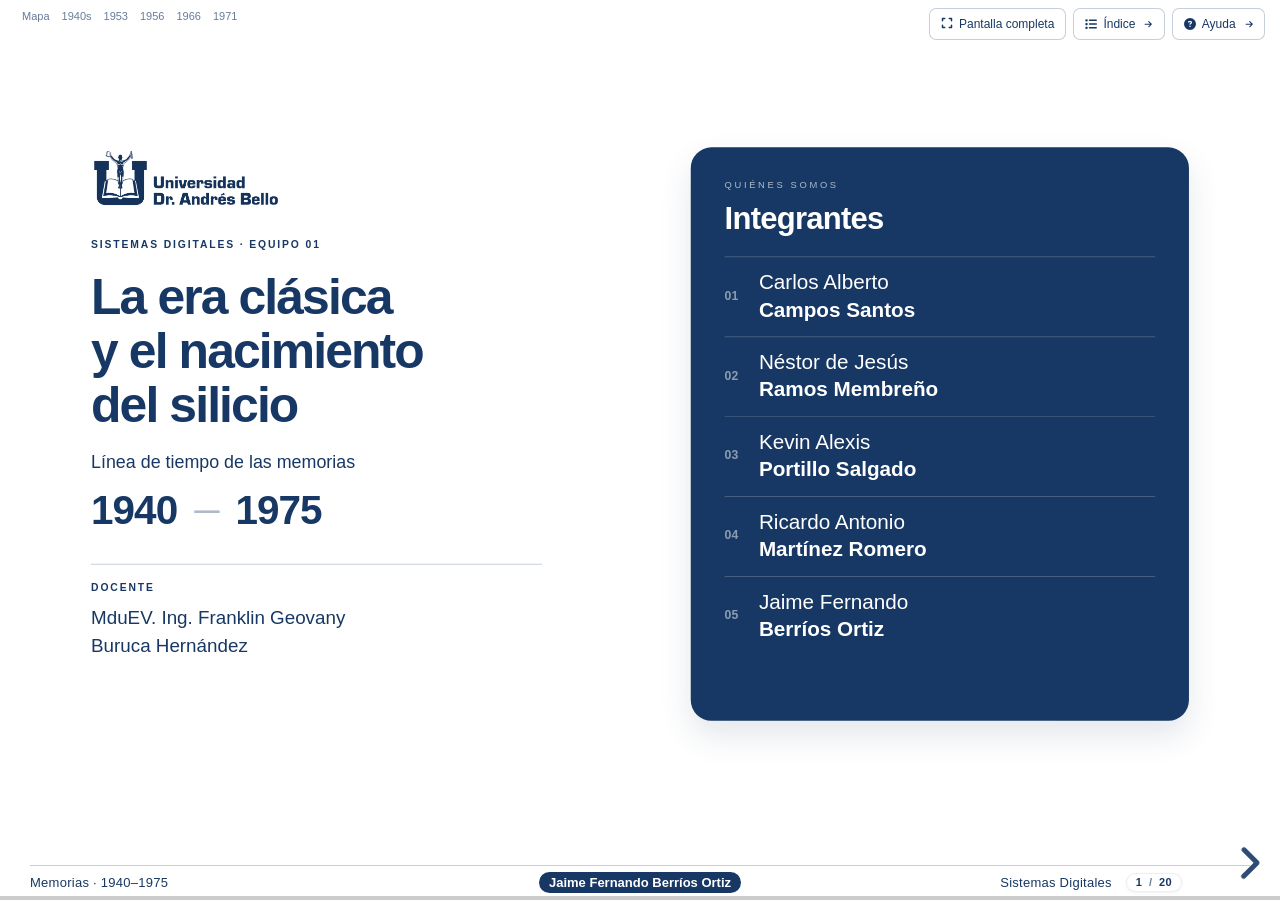
==== commit 88269685: "feat: agregar portada del equipo y exportacion pdf corregida" ====
--- a/index.html
+++ b/index.html
@@ -21,8 +21,34 @@
   <svg class="biblioteca-iconos" xmlns="http://www.w3.org/2000/svg" aria-hidden="true" focusable="false"><defs><symbol id="fa-arrow-right" viewBox="0 0 448 512"><path d="M438.6 278.6c12.5-12.5 12.5-32.8 0-45.3l-160-160c-12.5-12.5-32.8-12.5-45.3 0s-12.5 32.8 0 45.3L338.8 224 32 224c-17.7 0-32 14.3-32 32s14.3 32 32 32l306.7 0L233.4 393.4c-12.5 12.5-12.5 32.8 0 45.3s32.8 12.5 45.3 0l160-160z"/></symbol><symbol id="fa-book-open" viewBox="0 0 576 512"><path d="M249.6 471.5c10.8 3.8 22.4-4.1 22.4-15.5l0-377.4c0-4.2-1.6-8.4-5-11C247.4 52 202.4 32 144 32C93.5 32 46.3 45.3 18.1 56.1C6.8 60.5 0 71.7 0 83.8L0 454.1c0 11.9 12.8 20.2 24.1 16.5C55.6 460.1 105.5 448 144 448c33.9 0 79 14 105.6 23.5zm76.8 0C353 462 398.1 448 432 448c38.5 0 88.4 12.1 119.9 22.6c11.3 3.8 24.1-4.6 24.1-16.5l0-370.3c0-12.1-6.8-23.3-18.1-27.6C529.7 45.3 482.5 32 432 32c-58.4 0-103.4 20-123 35.6c-3.3 2.6-5 6.8-5 11L304 456c0 11.4 11.7 19.3 22.4 15.5z"/></symbol><symbol id="fa-book" viewBox="0 0 448 512"><path d="M96 0C43 0 0 43 0 96L0 416c0 53 43 96 96 96l288 0 32 0c17.7 0 32-14.3 32-32s-14.3-32-32-32l0-64c17.7 0 32-14.3 32-32l0-320c0-17.7-14.3-32-32-32L384 0 96 0zm0 384l256 0 0 64L96 448c-17.7 0-32-14.3-32-32s14.3-32 32-32zm32-240c0-8.8 7.2-16 16-16l192 0c8.8 0 16 7.2 16 16s-7.2 16-16 16l-192 0c-8.8 0-16-7.2-16-16zm16 48l192 0c8.8 0 16 7.2 16 16s-7.2 16-16 16l-192 0c-8.8 0-16-7.2-16-16s7.2-16 16-16z"/></symbol><symbol id="fa-calendar-days" viewBox="0 0 448 512"><path d="M128 0c17.7 0 32 14.3 32 32l0 32 128 0 0-32c0-17.7 14.3-32 32-32s32 14.3 32 32l0 32 48 0c26.5 0 48 21.5 48 48l0 48L0 160l0-48C0 85.5 21.5 64 48 64l48 0 0-32c0-17.7 14.3-32 32-32zM0 192l448 0 0 272c0 26.5-21.5 48-48 48L48 512c-26.5 0-48-21.5-48-48L0 192zm64 80l0 32c0 8.8 7.2 16 16 16l32 0c8.8 0 16-7.2 16-16l0-32c0-8.8-7.2-16-16-16l-32 0c-8.8 0-16 7.2-16 16zm128 0l0 32c0 8.8 7.2 16 16 16l32 0c8.8 0 16-7.2 16-16l0-32c0-8.8-7.2-16-16-16l-32 0c-8.8 0-16 7.2-16 16zm144-16c-8.8 0-16 7.2-16 16l0 32c0 8.8 7.2 16 16 16l32 0c8.8 0 16-7.2 16-16l0-32c0-8.8-7.2-16-16-16l-32 0zM64 400l0 32c0 8.8 7.2 16 16 16l32 0c8.8 0 16-7.2 16-16l0-32c0-8.8-7.2-16-16-16l-32 0c-8.8 0-16 7.2-16 16zm144-16c-8.8 0-16 7.2-16 16l0 32c0 8.8 7.2 16 16 16l32 0c8.8 0 16-7.2 16-16l0-32c0-8.8-7.2-16-16-16l-32 0zm112 16l0 32c0 8.8 7.2 16 16 16l32 0c8.8 0 16-7.2 16-16l0-32c0-8.8-7.2-16-16-16l-32 0c-8.8 0-16 7.2-16 16z"/></symbol><symbol id="fa-chart-column" viewBox="0 0 512 512"><path d="M32 32c17.7 0 32 14.3 32 32l0 336c0 8.8 7.2 16 16 16l400 0c17.7 0 32 14.3 32 32s-14.3 32-32 32L80 480c-44.2 0-80-35.8-80-80L0 64C0 46.3 14.3 32 32 32zM160 224c17.7 0 32 14.3 32 32l0 64c0 17.7-14.3 32-32 32s-32-14.3-32-32l0-64c0-17.7 14.3-32 32-32zm128-64l0 160c0 17.7-14.3 32-32 32s-32-14.3-32-32l0-160c0-17.7 14.3-32 32-32s32 14.3 32 32zm64 32c17.7 0 32 14.3 32 32l0 96c0 17.7-14.3 32-32 32s-32-14.3-32-32l0-96c0-17.7 14.3-32 32-32zM480 96l0 224c0 17.7-14.3 32-32 32s-32-14.3-32-32l0-224c0-17.7 14.3-32 32-32s32 14.3 32 32z"/></symbol><symbol id="fa-circle-check" viewBox="0 0 512 512"><path d="M256 512A256 256 0 1 0 256 0a256 256 0 1 0 0 512zM369 209L241 337c-9.4 9.4-24.6 9.4-33.9 0l-64-64c-9.4-9.4-9.4-24.6 0-33.9s24.6-9.4 33.9 0l47 47L335 175c9.4-9.4 24.6-9.4 33.9 0s9.4 24.6 0 33.9z"/></symbol><symbol id="fa-circle-question" viewBox="0 0 512 512"><path d="M256 512A256 256 0 1 0 256 0a256 256 0 1 0 0 512zM169.8 165.3c7.9-22.3 29.1-37.3 52.8-37.3l58.3 0c34.9 0 63.1 28.3 63.1 63.1c0 22.6-12.1 43.5-31.7 54.8L280 264.4c-.2 13-10.9 23.6-24 23.6c-13.3 0-24-10.7-24-24l0-13.5c0-8.6 4.6-16.5 12.1-20.8l44.3-25.4c4.7-2.7 7.6-7.7 7.6-13.1c0-8.4-6.8-15.1-15.1-15.1l-58.3 0c-3.4 0-6.4 2.1-7.5 5.3l-.4 1.2c-4.4 12.5-18.2 19-30.6 14.6s-19-18.2-14.6-30.6l.4-1.2zM224 352a32 32 0 1 1 64 0 32 32 0 1 1 -64 0z"/></symbol><symbol id="fa-comments" viewBox="0 0 640 512"><path d="M208 352c114.9 0 208-78.8 208-176S322.9 0 208 0S0 78.8 0 176c0 38.6 14.7 74.3 39.6 103.4c-3.5 9.4-8.7 17.7-14.2 24.7c-4.8 6.2-9.7 11-13.3 14.3c-1.8 1.6-3.3 2.9-4.3 3.7c-.5 .4-.9 .7-1.1 .8l-.2 .2s0 0 0 0s0 0 0 0C1 327.2-1.4 334.4 .8 340.9S9.1 352 16 352c21.8 0 43.8-5.6 62.1-12.5c9.2-3.5 17.8-7.4 25.2-11.4C134.1 343.3 169.8 352 208 352zM448 176c0 112.3-99.1 196.9-216.5 207C255.8 457.4 336.4 512 432 512c38.2 0 73.9-8.7 104.7-23.9c7.5 4 16 7.9 25.2 11.4c18.3 6.9 40.3 12.5 62.1 12.5c6.9 0 13.1-4.5 15.2-11.1c2.1-6.6-.2-13.8-5.8-17.9c0 0 0 0 0 0s0 0 0 0l-.2-.2c-.2-.2-.6-.4-1.1-.8c-1-.8-2.5-2-4.3-3.7c-3.6-3.3-8.5-8.1-13.3-14.3c-5.5-7-10.7-15.4-14.2-24.7c24.9-29 39.6-64.7 39.6-103.4c0-92.8-84.9-168.9-192.6-175.5c.4 5.1 .6 10.3 .6 15.5z"/></symbol><symbol id="fa-expand" viewBox="0 0 448 512"><path d="M32 32C14.3 32 0 46.3 0 64l0 96c0 17.7 14.3 32 32 32s32-14.3 32-32l0-64 64 0c17.7 0 32-14.3 32-32s-14.3-32-32-32L32 32zM64 352c0-17.7-14.3-32-32-32s-32 14.3-32 32l0 96c0 17.7 14.3 32 32 32l96 0c17.7 0 32-14.3 32-32s-14.3-32-32-32l-64 0 0-64zM320 32c-17.7 0-32 14.3-32 32s14.3 32 32 32l64 0 0 64c0 17.7 14.3 32 32 32s32-14.3 32-32l0-96c0-17.7-14.3-32-32-32l-96 0zM448 352c0-17.7-14.3-32-32-32s-32 14.3-32 32l0 64-64 0c-17.7 0-32 14.3-32 32s14.3 32 32 32l96 0c17.7 0 32-14.3 32-32l0-96z"/></symbol><symbol id="fa-flag-checkered" viewBox="0 0 448 512"><path d="M32 0C49.7 0 64 14.3 64 32l0 16 69-17.2c38.1-9.5 78.3-5.1 113.5 12.5c46.3 23.2 100.8 23.2 147.1 0l9.6-4.8C423.8 28.1 448 43.1 448 66.1l0 279.7c0 13.3-8.3 25.3-20.8 30l-34.7 13c-46.2 17.3-97.6 14.6-141.7-7.4c-37.9-19-81.3-23.7-122.5-13.4L64 384l0 96c0 17.7-14.3 32-32 32s-32-14.3-32-32l0-80 0-66L0 64 0 32C0 14.3 14.3 0 32 0zM64 187.1l64-13.9 0 65.5L64 252.6 64 318l48.8-12.2c5.1-1.3 10.1-2.4 15.2-3.3l0-63.9 38.9-8.4c8.3-1.8 16.7-2.5 25.1-2.1l0-64c13.6 .4 27.2 2.6 40.4 6.4l23.6 6.9 0 66.7-41.7-12.3c-7.3-2.1-14.8-3.4-22.3-3.8l0 71.4c21.8 1.9 43.3 6.7 64 14.4l0-69.8 22.7 6.7c13.5 4 27.3 6.4 41.3 7.4l0-64.2c-7.8-.8-15.6-2.3-23.2-4.5l-40.8-12 0-62c-13-3.8-25.8-8.8-38.2-15c-8.2-4.1-16.9-7-25.8-8.8l0 72.4c-13-.4-26 .8-38.7 3.6L128 173.2 128 98 64 114l0 73.1zM320 335.7c16.8 1.5 33.9-.7 50-6.8l14-5.2 0-71.7-7.9 1.8c-18.4 4.3-37.3 5.7-56.1 4.5l0 77.4zm64-149.4l0-70.8c-20.9 6.1-42.4 9.1-64 9.1l0 69.4c13.9 1.4 28 .5 41.7-2.6l22.3-5.2z"/></symbol><symbol id="fa-gears" viewBox="0 0 640 512"><path d="M308.5 135.3c7.1-6.3 9.9-16.2 6.2-25c-2.3-5.3-4.8-10.5-7.6-15.5L304 89.4c-3-5-6.3-9.9-9.8-14.6c-5.7-7.6-15.7-10.1-24.7-7.1l-28.2 9.3c-10.7-8.8-23-16-36.2-20.9L199 27.1c-1.9-9.3-9.1-16.7-18.5-17.8C173.9 8.4 167.2 8 160.4 8l-.7 0c-6.8 0-13.5 .4-20.1 1.2c-9.4 1.1-16.6 8.6-18.5 17.8L115 56.1c-13.3 5-25.5 12.1-36.2 20.9L50.5 67.8c-9-3-19-.5-24.7 7.1c-3.5 4.7-6.8 9.6-9.9 14.6l-3 5.3c-2.8 5-5.3 10.2-7.6 15.6c-3.7 8.7-.9 18.6 6.2 25l22.2 19.8C32.6 161.9 32 168.9 32 176s.6 14.1 1.7 20.9L11.5 216.7c-7.1 6.3-9.9 16.2-6.2 25c2.3 5.3 4.8 10.5 7.6 15.6l3 5.2c3 5.1 6.3 9.9 9.9 14.6c5.7 7.6 15.7 10.1 24.7 7.1l28.2-9.3c10.7 8.8 23 16 36.2 20.9l6.1 29.1c1.9 9.3 9.1 16.7 18.5 17.8c6.7 .8 13.5 1.2 20.4 1.2s13.7-.4 20.4-1.2c9.4-1.1 16.6-8.6 18.5-17.8l6.1-29.1c13.3-5 25.5-12.1 36.2-20.9l28.2 9.3c9 3 19 .5 24.7-7.1c3.5-4.7 6.8-9.5 9.8-14.6l3.1-5.4c2.8-5 5.3-10.2 7.6-15.5c3.7-8.7 .9-18.6-6.2-25l-22.2-19.8c1.1-6.8 1.7-13.8 1.7-20.9s-.6-14.1-1.7-20.9l22.2-19.8zM112 176a48 48 0 1 1 96 0 48 48 0 1 1 -96 0zM504.7 500.5c6.3 7.1 16.2 9.9 25 6.2c5.3-2.3 10.5-4.8 15.5-7.6l5.4-3.1c5-3 9.9-6.3 14.6-9.8c7.6-5.7 10.1-15.7 7.1-24.7l-9.3-28.2c8.8-10.7 16-23 20.9-36.2l29.1-6.1c9.3-1.9 16.7-9.1 17.8-18.5c.8-6.7 1.2-13.5 1.2-20.4s-.4-13.7-1.2-20.4c-1.1-9.4-8.6-16.6-17.8-18.5L583.9 307c-5-13.3-12.1-25.5-20.9-36.2l9.3-28.2c3-9 .5-19-7.1-24.7c-4.7-3.5-9.6-6.8-14.6-9.9l-5.3-3c-5-2.8-10.2-5.3-15.6-7.6c-8.7-3.7-18.6-.9-25 6.2l-19.8 22.2c-6.8-1.1-13.8-1.7-20.9-1.7s-14.1 .6-20.9 1.7l-19.8-22.2c-6.3-7.1-16.2-9.9-25-6.2c-5.3 2.3-10.5 4.8-15.6 7.6l-5.2 3c-5.1 3-9.9 6.3-14.6 9.9c-7.6 5.7-10.1 15.7-7.1 24.7l9.3 28.2c-8.8 10.7-16 23-20.9 36.2L315.1 313c-9.3 1.9-16.7 9.1-17.8 18.5c-.8 6.7-1.2 13.5-1.2 20.4s.4 13.7 1.2 20.4c1.1 9.4 8.6 16.6 17.8 18.5l29.1 6.1c5 13.3 12.1 25.5 20.9 36.2l-9.3 28.2c-3 9-.5 19 7.1 24.7c4.7 3.5 9.5 6.8 14.6 9.8l5.4 3.1c5 2.8 10.2 5.3 15.5 7.6c8.7 3.7 18.6 .9 25-6.2l19.8-22.2c6.8 1.1 13.8 1.7 20.9 1.7s14.1-.6 20.9-1.7l19.8 22.2zM464 304a48 48 0 1 1 0 96 48 48 0 1 1 0-96z"/></symbol><symbol id="fa-laptop-code" viewBox="0 0 640 512"><path d="M64 96c0-35.3 28.7-64 64-64l384 0c35.3 0 64 28.7 64 64l0 256-64 0 0-256L128 96l0 256-64 0L64 96zM0 403.2C0 392.6 8.6 384 19.2 384l601.6 0c10.6 0 19.2 8.6 19.2 19.2c0 42.4-34.4 76.8-76.8 76.8L76.8 480C34.4 480 0 445.6 0 403.2zM281 209l-31 31 31 31c9.4 9.4 9.4 24.6 0 33.9s-24.6 9.4-33.9 0l-48-48c-9.4-9.4-9.4-24.6 0-33.9l48-48c9.4-9.4 24.6-9.4 33.9 0s9.4 24.6 0 33.9zM393 175l48 48c9.4 9.4 9.4 24.6 0 33.9l-48 48c-9.4 9.4-24.6 9.4-33.9 0s-9.4-24.6 0-33.9l31-31-31-31c-9.4-9.4-9.4-24.6 0-33.9s24.6-9.4 33.9 0z"/></symbol><symbol id="fa-lightbulb" viewBox="0 0 384 512"><path d="M272 384c9.6-31.9 29.5-59.1 49.2-86.2c0 0 0 0 0 0c5.2-7.1 10.4-14.2 15.4-21.4c19.8-28.5 31.4-63 31.4-100.3C368 78.8 289.2 0 192 0S16 78.8 16 176c0 37.3 11.6 71.9 31.4 100.3c5 7.2 10.2 14.3 15.4 21.4c0 0 0 0 0 0c19.8 27.1 39.7 54.4 49.2 86.2l160 0zM192 512c44.2 0 80-35.8 80-80l0-16-160 0 0 16c0 44.2 35.8 80 80 80zM112 176c0 8.8-7.2 16-16 16s-16-7.2-16-16c0-61.9 50.1-112 112-112c8.8 0 16 7.2 16 16s-7.2 16-16 16c-44.2 0-80 35.8-80 80z"/></symbol><symbol id="fa-list" viewBox="0 0 512 512"><path d="M40 48C26.7 48 16 58.7 16 72l0 48c0 13.3 10.7 24 24 24l48 0c13.3 0 24-10.7 24-24l0-48c0-13.3-10.7-24-24-24L40 48zM192 64c-17.7 0-32 14.3-32 32s14.3 32 32 32l288 0c17.7 0 32-14.3 32-32s-14.3-32-32-32L192 64zm0 160c-17.7 0-32 14.3-32 32s14.3 32 32 32l288 0c17.7 0 32-14.3 32-32s-14.3-32-32-32l-288 0zm0 160c-17.7 0-32 14.3-32 32s14.3 32 32 32l288 0c17.7 0 32-14.3 32-32s-14.3-32-32-32l-288 0zM16 232l0 48c0 13.3 10.7 24 24 24l48 0c13.3 0 24-10.7 24-24l0-48c0-13.3-10.7-24-24-24l-48 0c-13.3 0-24 10.7-24 24zM40 368c-13.3 0-24 10.7-24 24l0 48c0 13.3 10.7 24 24 24l48 0c13.3 0 24-10.7 24-24l0-48c0-13.3-10.7-24-24-24l-48 0z"/></symbol><symbol id="fa-rotate-left" viewBox="0 0 512 512"><path d="M48.5 224L40 224c-13.3 0-24-10.7-24-24L16 72c0-9.7 5.8-18.5 14.8-22.2s19.3-1.7 26.2 5.2L98.6 96.6c87.6-86.5 228.7-86.2 315.8 1c87.5 87.5 87.5 229.3 0 316.8s-229.3 87.5-316.8 0c-12.5-12.5-12.5-32.8 0-45.3s32.8-12.5 45.3 0c62.5 62.5 163.8 62.5 226.3 0s62.5-163.8 0-226.3c-62.2-62.2-162.7-62.5-225.3-1L185 183c6.9 6.9 8.9 17.2 5.2 26.2s-12.5 14.8-22.2 14.8L48.5 224z"/></symbol><symbol id="fa-scale-balanced" viewBox="0 0 640 512"><path d="M384 32l128 0c17.7 0 32 14.3 32 32s-14.3 32-32 32L398.4 96c-5.2 25.8-22.9 47.1-46.4 57.3L352 448l160 0c17.7 0 32 14.3 32 32s-14.3 32-32 32l-192 0-192 0c-17.7 0-32-14.3-32-32s14.3-32 32-32l160 0 0-294.7c-23.5-10.3-41.2-31.6-46.4-57.3L128 96c-17.7 0-32-14.3-32-32s14.3-32 32-32l128 0c14.6-19.4 37.8-32 64-32s49.4 12.6 64 32zm55.6 288l144.9 0L512 195.8 439.6 320zM512 416c-62.9 0-115.2-34-126-78.9c-2.6-11 1-22.3 6.7-32.1l95.2-163.2c5-8.6 14.2-13.8 24.1-13.8s19.1 5.3 24.1 13.8l95.2 163.2c5.7 9.8 9.3 21.1 6.7 32.1C627.2 382 574.9 416 512 416zM126.8 195.8L54.4 320l144.9 0L126.8 195.8zM.9 337.1c-2.6-11 1-22.3 6.7-32.1l95.2-163.2c5-8.6 14.2-13.8 24.1-13.8s19.1 5.3 24.1 13.8l95.2 163.2c5.7 9.8 9.3 21.1 6.7 32.1C242 382 189.7 416 126.8 416S11.7 382 .9 337.1z"/></symbol></defs></svg>
   <!-- compilar.py sincroniza data-campo e integrantes; edita libremente las láminas. -->
   <div class="reveal">
-    <div class="slides"><section id="portada" class="era era-apertura layout-hero" style="--event-position:4.00%" data-expositor="Jaime Fernando Berríos Ortiz" data-auto-animate data-auto-animate-duration="0.65" data-auto-animate-unmatched="false" data-auto-animate-easing="cubic-bezier(.2,.7,.2,1)"><p class="eyebrow">EQUIPO 01 <span>/ 1940—1975</span></p><span class="era-watermark" aria-hidden="true">1940–75</span><p class="role-tag">El Vocero (Pitcher)</p><h2>¿Dónde guardarían este 1?</h2><nav class="chronology " aria-label="Línea de tiempo de 1940 a 1975" data-id="chronology"><div class="time-axis" data-id="axis"></div><div class="time-travel" data-id="travel" style="width:0.0%"></div><span class="time-bound start">1940</span><span class="time-bound end">1975</span><a class="time-node  " href="#/cuarenta" data-id="node-cuarenta" style="left:25.03%" ><span class="node-date">1948 / 49</span><span class="node-dot"></span><span class="node-name">Cargas y ondas</span></a><a class="time-node  " href="#/ferrita" data-id="node-ferrita" style="left:38.17%" ><span class="node-date">1953</span><span class="node-dot"></span><span class="node-name">Ferrita</span></a><a class="time-node  " href="#/prom" data-id="node-prom" style="left:46.06%" ><span class="node-date">1956</span><span class="node-dot"></span><span class="node-name">PROM</span></a><a class="time-node  " href="#/dram" data-id="node-dram" style="left:72.34%" ><span class="node-date">1966</span><span class="node-dot"></span><span class="node-name">DRAM</span></a><a class="time-node  " href="#/eprom" data-id="node-eprom" style="left:85.49%" ><span class="node-date">1971</span><span class="node-dot"></span><span class="node-name">EPROM</span></a></nav><div class="era-content"><div class="opening-copy"><img class="brand" src="assets/institucional/logo-horizontal-azul.png" alt="Universidad Dr. Andrés Bello"><p class="opening-line">Mírenlo. Recuérdenlo.<br>Ahora, ¿cómo lo guardaría una máquina?</p><p class="opening-period">1940–1975 / La era clásica y el nacimiento del silicio</p><p class="opening-invitation">¿Cómo haría una máquina para recordarlo?</p></div><div class="opening-bit-stage"><span id="opening-bit" class="opening-bit" data-id="opening-memory-bit">1</span><button type="button" id="toggle-opening-bit" aria-pressed="false" aria-controls="opening-bit">Ocultar el bit</button><p id="opening-status" role="status" aria-live="polite">Recuerden este número.</p><small>EXPERIMENTO CON LA ATENCIÓN DEL GRUPO</small></div></div><div class="argument-strip recall-strip" aria-label="Ideas principales"><span>Un bit</span><span>Equipo 1</span><span>1940–1975</span></div><aside class="notes"><span>Miren este uno. Recuérdenlo. Ahora lo ocultamos. Ustedes todavía lo recuerdan. ¿Cómo haría una computadora?</span> <span>Buenos días, ingeniero y compañeros. Somos el equipo uno. Hoy veremos la era clásica de las memorias, entre 1940 y 1975.</span> <span>Vamos a seguir el viaje de este bit: cómo se guarda, cómo se recupera y cómo se puede cambiar. Empecemos con el mapa.</span><br>CLAVES: Un bit → Equipo 1 → 1940–1975<br>PAUTA: Mostrar el 1 y esperar dos segundos. Ocultarlo. Hacer la pregunta; después saludar al ingeniero y al grupo. Avanzar al mapa.</aside></section>
-<section id="mapa" data-suplente="Jaime Fernando Berríos Ortiz" data-rol-suplente="El Vocero" class="era era-mapa layout-standard" style="--event-position:4.00%" data-expositor="Salvador Alejandro Murillo Hernández" data-auto-animate data-auto-animate-duration="0.65" data-auto-animate-unmatched="false" data-auto-animate-easing="cubic-bezier(.2,.7,.2,1)"><p class="eyebrow">EQUIPO 01 <span>/ EL RECORRIDO</span></p><span class="era-watermark" aria-hidden="true">1940–75</span><p class="role-tag">El Maquetador y Diseñador</p><h2>El mismo bit, cinco maneras de recordar</h2><nav class="chronology chronology-map" aria-label="Línea de tiempo de 1940 a 1975" data-id="chronology"><div class="time-axis" data-id="axis"></div><div class="time-travel" data-id="travel" style="width:0.0%"></div><span class="time-bound start">1940</span><span class="time-bound end">1975</span><a class="time-node  " href="#/cuarenta" data-id="node-cuarenta" style="left:25.03%" ><span class="node-date">1948 / 49</span><span class="node-dot"></span><span class="node-name">Cargas y ondas</span></a><a class="time-node  " href="#/ferrita" data-id="node-ferrita" style="left:38.17%" ><span class="node-date">1953</span><span class="node-dot"></span><span class="node-name">Ferrita</span></a><a class="time-node  " href="#/prom" data-id="node-prom" style="left:46.06%" ><span class="node-date">1956</span><span class="node-dot"></span><span class="node-name">PROM</span></a><a class="time-node  " href="#/dram" data-id="node-dram" style="left:72.34%" ><span class="node-date">1966</span><span class="node-dot"></span><span class="node-name">DRAM</span></a><a class="time-node  " href="#/eprom" data-id="node-eprom" style="left:85.49%" ><span class="node-date">1971</span><span class="node-dot"></span><span class="node-name">EPROM</span></a><span class="travelling-bit" data-id="memory-bit" style="left:4.00%" aria-hidden="true">1</span></nav><div class="era-content"><p class="map-question">El número no cambia. Lo que cambia es la huella que lo conserva.</p><div class="map-key"><span>01 / ¿Dónde queda?</span><span>02 / ¿Cómo vuelve?</span><span>03 / ¿Qué cuesta cambiarlo?</span></div><p class="hint">Escala temporal proporcional · Hitos seleccionables · Las tecnologías coexistieron</p></div><div class="argument-strip recall-strip" aria-label="Ideas principales"><span>Cinco hitos</span><span>Fechas en orden</span><span>El mismo bit</span></div><aside class="notes"><span>Este mapa tiene cinco paradas. Cada fecha marca un avance en la forma de guardar información.</span> <span>La distancia entre los puntos representa los años. Las tecnologías también coexistieron.</span> <span>Vamos a seguir el mismo bit en todo el recorrido. Carlos comienza con los años cuarenta.</span><br>CLAVES: Cinco hitos → Fechas en orden → El mismo bit<br>PAUTA: Señalar las cinco fechas y el marcador del bit. Avanzar a la primera intervención de Carlos.</aside></section>
+    <div class="slides">
+<section id="equipo" class="era institutional-cover" data-expositor="Jaime Fernando Berríos Ortiz">
+  <div class="cover-heading">
+    <img class="cover-brand" src="assets/institucional/logo-horizontal-azul.png" alt="Universidad Dr. Andrés Bello">
+    <p class="eyebrow">SISTEMAS DIGITALES · EQUIPO 01</p>
+    <h2>La era clásica<br>y el nacimiento<br>del silicio</h2>
+    <p class="cover-period">Línea de tiempo de las memorias</p>
+    <p class="cover-years">1940 <span>—</span> 1975</p>
+    <div class="cover-teacher">
+      <h3>Docente</h3>
+      <p>MduEV. Ing. Franklin Geovany<br>Buruca Hernández</p>
+    </div>
+  </div>
+  <div class="cover-team">
+    <p class="cover-team-kicker">QUIÉNES SOMOS</p>
+    <h3>Integrantes</h3>
+    <ol>
+      <li><span>Carlos Alberto<br><strong>Campos Santos</strong></span></li>
+      <li><span>Néstor de Jesús<br><strong>Ramos Membreño</strong></span></li>
+      <li><span>Kevin Alexis<br><strong>Portillo Salgado</strong></span></li>
+      <li><span>Ricardo Antonio<br><strong>Martínez Romero</strong></span></li>
+      <li><span>Jaime Fernando<br><strong>Berríos Ortiz</strong></span></li>
+    </ol>
+  </div>
+  <aside class="notes">Presentar a los integrantes del equipo uno y al docente MduEV. Ing. Franklin Geovany Buruca Hernández. A continuación, iniciar el experimento del bit.</aside>
+</section>
+<section id="portada" class="era era-apertura layout-hero" style="--event-position:4.00%" data-expositor="Jaime Fernando Berríos Ortiz" data-auto-animate data-auto-animate-duration="0.65" data-auto-animate-unmatched="false" data-auto-animate-easing="cubic-bezier(.2,.7,.2,1)"><p class="eyebrow">EQUIPO 01 <span>/ 1940—1975</span></p><span class="era-watermark" aria-hidden="true">1940–75</span><p class="role-tag">El Vocero (Pitcher)</p><h2>¿Dónde guardarían este 1?</h2><nav class="chronology " aria-label="Línea de tiempo de 1940 a 1975" data-id="chronology"><div class="time-axis" data-id="axis"></div><div class="time-travel" data-id="travel" style="width:0.0%"></div><span class="time-bound start">1940</span><span class="time-bound end">1975</span><a class="time-node  " href="#/cuarenta" data-id="node-cuarenta" style="left:25.03%" ><span class="node-date">1948 / 49</span><span class="node-dot"></span><span class="node-name">Cargas y ondas</span></a><a class="time-node  " href="#/ferrita" data-id="node-ferrita" style="left:38.17%" ><span class="node-date">1953</span><span class="node-dot"></span><span class="node-name">Ferrita</span></a><a class="time-node  " href="#/prom" data-id="node-prom" style="left:46.06%" ><span class="node-date">1956</span><span class="node-dot"></span><span class="node-name">PROM</span></a><a class="time-node  " href="#/dram" data-id="node-dram" style="left:72.34%" ><span class="node-date">1966</span><span class="node-dot"></span><span class="node-name">DRAM</span></a><a class="time-node  " href="#/eprom" data-id="node-eprom" style="left:85.49%" ><span class="node-date">1971</span><span class="node-dot"></span><span class="node-name">EPROM</span></a></nav><div class="era-content"><div class="opening-copy"><img class="brand" src="assets/institucional/logo-horizontal-azul.png" alt="Universidad Dr. Andrés Bello"><p class="opening-line">Mírenlo. Recuérdenlo.<br>Ahora, ¿cómo lo guardaría una máquina?</p><p class="opening-period">1940–1975 / La era clásica y el nacimiento del silicio</p><p class="opening-invitation">¿Cómo haría una máquina para recordarlo?</p></div><div class="opening-bit-stage"><span id="opening-bit" class="opening-bit" data-id="opening-memory-bit">1</span><button type="button" id="toggle-opening-bit" aria-pressed="false" aria-controls="opening-bit">Ocultar el bit</button><p id="opening-status" role="status" aria-live="polite">Recuerden este número.</p><small>EXPERIMENTO CON LA ATENCIÓN DEL GRUPO</small></div></div><div class="argument-strip recall-strip" aria-label="Ideas principales"><span>Un bit</span><span>Equipo 1</span><span>1940–1975</span></div><aside class="notes"><span>Miren este uno. Recuérdenlo. Ahora lo ocultamos. Ustedes todavía lo recuerdan. ¿Cómo haría una computadora?</span> <span>Buenos días, ingeniero y compañeros. Somos el equipo uno. Hoy veremos la era clásica de las memorias, entre 1940 y 1975.</span> <span>Vamos a seguir el viaje de este bit: cómo se guarda, cómo se recupera y cómo se puede cambiar. Empecemos con el mapa.</span><br>CLAVES: Un bit → Equipo 1 → 1940–1975<br>PAUTA: Mostrar el 1 y esperar dos segundos. Ocultarlo. Hacer la pregunta; después saludar al ingeniero y al grupo. Avanzar al mapa.</aside></section>
+<section id="mapa" class="era era-mapa layout-standard" style="--event-position:4.00%" data-expositor="Jaime Fernando Berríos Ortiz" data-auto-animate data-auto-animate-duration="0.65" data-auto-animate-unmatched="false" data-auto-animate-easing="cubic-bezier(.2,.7,.2,1)"><p class="eyebrow">EQUIPO 01 <span>/ EL RECORRIDO</span></p><span class="era-watermark" aria-hidden="true">1940–75</span><p class="role-tag">El Vocero (Pitcher)</p><h2>El mismo bit, cinco maneras de recordar</h2><nav class="chronology chronology-map" aria-label="Línea de tiempo de 1940 a 1975" data-id="chronology"><div class="time-axis" data-id="axis"></div><div class="time-travel" data-id="travel" style="width:0.0%"></div><span class="time-bound start">1940</span><span class="time-bound end">1975</span><a class="time-node  " href="#/cuarenta" data-id="node-cuarenta" style="left:25.03%" ><span class="node-date">1948 / 49</span><span class="node-dot"></span><span class="node-name">Cargas y ondas</span></a><a class="time-node  " href="#/ferrita" data-id="node-ferrita" style="left:38.17%" ><span class="node-date">1953</span><span class="node-dot"></span><span class="node-name">Ferrita</span></a><a class="time-node  " href="#/prom" data-id="node-prom" style="left:46.06%" ><span class="node-date">1956</span><span class="node-dot"></span><span class="node-name">PROM</span></a><a class="time-node  " href="#/dram" data-id="node-dram" style="left:72.34%" ><span class="node-date">1966</span><span class="node-dot"></span><span class="node-name">DRAM</span></a><a class="time-node  " href="#/eprom" data-id="node-eprom" style="left:85.49%" ><span class="node-date">1971</span><span class="node-dot"></span><span class="node-name">EPROM</span></a><span class="travelling-bit" data-id="memory-bit" style="left:4.00%" aria-hidden="true">1</span></nav><div class="era-content"><p class="map-question">El número no cambia. Lo que cambia es la huella que lo conserva.</p><div class="map-key"><span>01 / ¿Dónde queda?</span><span>02 / ¿Cómo vuelve?</span><span>03 / ¿Qué cuesta cambiarlo?</span></div><p class="hint">Escala temporal proporcional · Hitos seleccionables · Las tecnologías coexistieron</p></div><div class="argument-strip recall-strip" aria-label="Ideas principales"><span>Cinco hitos</span><span>Fechas en orden</span><span>El mismo bit</span></div><aside class="notes"><span>Este mapa tiene cinco paradas. Cada fecha marca un avance en la forma de guardar información.</span> <span>La distancia entre los puntos representa los años. Las tecnologías también coexistieron.</span> <span>Vamos a seguir el mismo bit en todo el recorrido. Carlos comienza con los años cuarenta.</span><br>CLAVES: Cinco hitos → Fechas en orden → El mismo bit<br>PAUTA: Señalar las cinco fechas y el marcador del bit. Avanzar a la primera intervención de Carlos.</aside></section>
 <section id="cuarenta" class="era era-origen layout-standard" style="--event-position:25.03%" data-expositor="Carlos Alberto Campos Santos" data-auto-animate data-auto-animate-duration="0.65" data-auto-animate-unmatched="false" data-auto-animate-easing="cubic-bezier(.2,.7,.2,1)"><p class="eyebrow">EQUIPO 01 <span>/ 1940s · 1948 / 1949</span></p><span class="era-watermark" aria-hidden="true">1948</span><p class="role-tag">El Historiador</p><h2>Recordar era mantener algo en movimiento</h2><nav class="chronology " aria-label="Línea de tiempo de 1940 a 1975" data-id="chronology"><div class="time-axis" data-id="axis"></div><div class="time-travel" data-id="travel" style="width:21.02857142857143%"></div><span class="time-bound start">1940</span><span class="time-bound end">1975</span><a class="time-node active " href="#/cuarenta" data-id="node-cuarenta" style="left:25.03%" aria-current=step><span class="node-date">1948 / 49</span><span class="node-dot"></span><span class="node-name">Cargas y ondas</span></a><a class="time-node  " href="#/ferrita" data-id="node-ferrita" style="left:38.17%" ><span class="node-date">1953</span><span class="node-dot"></span><span class="node-name">Ferrita</span></a><a class="time-node  " href="#/prom" data-id="node-prom" style="left:46.06%" ><span class="node-date">1956</span><span class="node-dot"></span><span class="node-name">PROM</span></a><a class="time-node  " href="#/dram" data-id="node-dram" style="left:72.34%" ><span class="node-date">1966</span><span class="node-dot"></span><span class="node-name">DRAM</span></a><a class="time-node  " href="#/eprom" data-id="node-eprom" style="left:85.49%" ><span class="node-date">1971</span><span class="node-dot"></span><span class="node-name">EPROM</span></a><span class="travelling-bit" data-id="memory-bit" style="left:25.03%" aria-hidden="true">1</span></nav><div class="era-content"><div class="historian-layout"><div class="historical-evidence"><div class="cards"><article><h3>Tubo de Williams</h3><svg class="technical" viewBox="0 0 480 160" role="img" aria-label="Patrón de cargas en una pantalla: esquema de almacenamiento electrostático"><circle cx="110" cy="35" r="10" fill="currentColor" opacity="0.15"/><circle cx="110" cy="77" r="10" fill="currentColor" opacity="1"/><circle cx="110" cy="119" r="10" fill="currentColor" opacity="1"/><circle cx="175" cy="35" r="10" fill="currentColor" opacity="1"/><circle cx="175" cy="77" r="10" fill="currentColor" opacity="1"/><circle cx="175" cy="119" r="10" fill="currentColor" opacity="0.15"/><circle cx="240" cy="35" r="10" fill="currentColor" opacity="1"/><circle cx="240" cy="77" r="10" fill="currentColor" opacity="0.15"/><circle cx="240" cy="119" r="10" fill="currentColor" opacity="1"/><circle cx="305" cy="35" r="10" fill="currentColor" opacity="0.15"/><circle cx="305" cy="77" r="10" fill="currentColor" opacity="1"/><circle cx="305" cy="119" r="10" fill="currentColor" opacity="1"/><circle cx="370" cy="35" r="10" fill="currentColor" opacity="1"/><circle cx="370" cy="77" r="10" fill="currentColor" opacity="1"/><circle cx="370" cy="119" r="10" fill="currentColor" opacity="0.15"/></svg><p>Cargas en una pantalla de rayos catódicos.</p><small>Manchester Baby · 1948</small></article><article><h3>Retardo de mercurio</h3><svg class="technical" viewBox="0 0 480 160" role="img" aria-label="Pulsos acústicos con circuito de recirculación"><path d="M40 70H440M420 140H60V100M440 100V140"/><path class="signal" d="M50 70h30v-35h25v35h45v-35h25v35h65v-35h25v35h40v-35h25v35h80"/><text x="240" y="125">DETECTAR → REGENERAR → RECIRCULAR</text></svg><p>Pulsos acústicos que circulan y se regeneran.</p><small>EDSAC · 1949</small></article></div><p class="takeaway">Dos soluciones volátiles: sin energía, se pierde la información.</p></div></div></div><div class="argument-strip recall-strip" aria-label="Ideas principales"><span>Cargas</span><span>Ondas</span><span>Necesitan energía</span></div><p class="evidence">Material docente / CHM · EDSAC</p><aside class="notes"><span>En los años cuarenta era difícil mantener los datos mientras la computadora trabajaba.</span> <span>El tubo de Williams guardaba cargas en una pantalla. Las líneas de mercurio hacían circular ondas de sonido.</span> <span>Las dos necesitaban energía para conservar los datos. Fueron soluciones importantes, pero difíciles de mantener. Ricardo mostrará un caso real.</span><br>CLAVES: Cargas → Ondas → Necesitan energía<br>PAUTA: Relacionar las dos soluciones con sus gráficos. Ricardo continúa al terminar.</aside></section>
 <section id="campo-retardo" class="era era-origen layout-standard" style="--event-position:32.91%" data-expositor="Ricardo Antonio Martínez Romero" data-auto-animate data-auto-animate-duration="0.65" data-auto-animate-unmatched="false" data-auto-animate-easing="cubic-bezier(.2,.7,.2,1)"><p class="eyebrow">EQUIPO 01 <span>/ 1951</span></p><span class="era-watermark" aria-hidden="true">1951</span><p class="role-tag">El Especialista de Campo</p><h2>1951: la memoria sale del laboratorio</h2><nav class="chronology " aria-label="Línea de tiempo de 1940 a 1975" data-id="chronology"><div class="time-axis" data-id="axis"></div><div class="time-travel" data-id="travel" style="width:28.91428571428571%"></div><span class="time-bound start">1940</span><span class="time-bound end">1975</span><a class="time-node active past" href="#/cuarenta" data-id="node-cuarenta" style="left:25.03%" aria-current=step><span class="node-date">1948 / 49</span><span class="node-dot"></span><span class="node-name">Cargas y ondas</span></a><a class="time-node  " href="#/ferrita" data-id="node-ferrita" style="left:38.17%" ><span class="node-date">1953</span><span class="node-dot"></span><span class="node-name">Ferrita</span></a><a class="time-node  " href="#/prom" data-id="node-prom" style="left:46.06%" ><span class="node-date">1956</span><span class="node-dot"></span><span class="node-name">PROM</span></a><a class="time-node  " href="#/dram" data-id="node-dram" style="left:72.34%" ><span class="node-date">1966</span><span class="node-dot"></span><span class="node-name">DRAM</span></a><a class="time-node  " href="#/eprom" data-id="node-eprom" style="left:85.49%" ><span class="node-date">1971</span><span class="node-dot"></span><span class="node-name">EPROM</span></a><span class="travelling-bit" data-id="memory-bit" style="left:32.91%" aria-hidden="true">1</span></nav><div class="era-content"><div class="field-story"><div class="product-wordmark"><small>REMINGTON RAND</small><strong>UNIVAC I</strong><span>1951 / sistema comercial</span></div><div class="field-evidence"><div class="fact"><span>01</span><div><h3>Dónde</h3><p>Oficina del Censo de Estados Unidos.</p></div></div><div class="fact"><span>02</span><div><h3>Qué memoria</h3><p>Siete tanques de líneas de retardo de mercurio.</p></div></div><div class="fact"><span>03</span><div><h3>Qué demuestra</h3><p>El almacenamiento de programas llegó a un sistema de uso real.</p></div></div></div></div></div><div class="argument-strip recall-strip" aria-label="Ideas principales"><span>UNIVAC I</span><span>Siete tanques</span><span>Esperar el dato</span></div><p class="evidence">Computer History Museum · UNIVAC / EDSAC y líneas de retardo</p><aside class="notes"><span>En 1951, UNIVAC I llegó a la Oficina del Censo de Estados Unidos.</span> <span>Su memoria usaba siete tanques con líneas de mercurio. Los pulsos circulaban todo el tiempo.</span> <span>Para leer un dato había que esperar a que llegara. Era un sistema comercial, aunque grande y difícil de mantener. Carlos explica el siguiente cambio.</span><br>CLAVES: UNIVAC I → Siete tanques → Esperar el dato<br>PAUTA: Señalar UNIVAC I y los siete tanques. Dar paso a Carlos.</aside></section>
 <section id="ferrita" class="era era-ferrita layout-standard" style="--event-position:38.17%" data-expositor="Carlos Alberto Campos Santos" data-auto-animate data-auto-animate-duration="0.65" data-auto-animate-unmatched="false" data-auto-animate-easing="cubic-bezier(.2,.7,.2,1)"><p class="eyebrow">EQUIPO 01 <span>/ 1953</span></p><span class="era-watermark" aria-hidden="true">1953</span><p class="role-tag">El Historiador</p><h2>Un anillo que recuerda sin corriente</h2><nav class="chronology " aria-label="Línea de tiempo de 1940 a 1975" data-id="chronology"><div class="time-axis" data-id="axis"></div><div class="time-travel" data-id="travel" style="width:34.17142857142857%"></div><span class="time-bound start">1940</span><span class="time-bound end">1975</span><a class="time-node  past" href="#/cuarenta" data-id="node-cuarenta" style="left:25.03%" ><span class="node-date">1948 / 49</span><span class="node-dot"></span><span class="node-name">Cargas y ondas</span></a><a class="time-node active " href="#/ferrita" data-id="node-ferrita" style="left:38.17%" aria-current=step><span class="node-date">1953</span><span class="node-dot"></span><span class="node-name">Ferrita</span></a><a class="time-node  " href="#/prom" data-id="node-prom" style="left:46.06%" ><span class="node-date">1956</span><span class="node-dot"></span><span class="node-name">PROM</span></a><a class="time-node  " href="#/dram" data-id="node-dram" style="left:72.34%" ><span class="node-date">1966</span><span class="node-dot"></span><span class="node-name">DRAM</span></a><a class="time-node  " href="#/eprom" data-id="node-eprom" style="left:85.49%" ><span class="node-date">1971</span><span class="node-dot"></span><span class="node-name">EPROM</span></a><span class="travelling-bit" data-id="memory-bit" style="left:38.17%" aria-hidden="true">1</span></nav><div class="era-content"><div class="historian-layout"><div class="historical-evidence"><div class="cards"><article><h3>Magnetismo</h3><svg class="technical" viewBox="0 0 480 160" role="img" aria-label="Matriz de anillos de ferrita atravesados por conductores"><path d="M90 15v130M40 35H440"/><path d="M90 15v130M40 80H440"/><path d="M90 15v130M40 125H440"/><path d="M180 15v130M40 35H440"/><path d="M180 15v130M40 80H440"/><path d="M180 15v130M40 125H440"/><path d="M270 15v130M40 35H440"/><path d="M270 15v130M40 80H440"/><path d="M270 15v130M40 125H440"/><path d="M360 15v130M40 35H440"/><path d="M360 15v130M40 80H440"/><path d="M360 15v130M40 125H440"/><circle cx="90" cy="35" r="14" stroke-width="7"/><circle cx="90" cy="80" r="14" stroke-width="7"/><circle cx="90" cy="125" r="14" stroke-width="7"/><circle cx="180" cy="35" r="14" stroke-width="7"/><circle cx="180" cy="80" r="14" stroke-width="7"/><circle cx="180" cy="125" r="14" stroke-width="7"/><circle cx="270" cy="35" r="14" stroke-width="7"/><circle cx="270" cy="80" r="14" stroke-width="7"/><circle cx="270" cy="125" r="14" stroke-width="7"/><circle cx="360" cy="35" r="14" stroke-width="7"/><circle cx="360" cy="80" r="14" stroke-width="7"/><circle cx="360" cy="125" r="14" stroke-width="7"/></svg><p>Dos estados magnéticos: 0 y 1.</p></article><article><h3>Whirlwind, MIT</h3><p>Whirlwind incorporó ferrita en 1953.</p><p>Elegir una posición y conservar el dato al apagar.</p></article></div><p class="takeaway">RAM describe el acceso; no significa necesariamente volatilidad.</p></div></div></div><div class="argument-strip recall-strip" aria-label="Ideas principales"><span>1953</span><span>Anillos magnéticos</span><span>Conservan sin energía</span></div><p class="evidence">CHM · Whirlwind, 1953</p><aside class="notes"><span>Con el mercurio había que esperar a que llegara el dato. Hacía falta una forma más práctica de encontrarlo.</span> <span>En 1953, la computadora Whirlwind del MIT incorporó memoria de ferrita: pequeños anillos magnéticos.</span> <span>Permitía elegir una posición y conservaba los datos sin energía. Néstor explicará cómo funcionaban esos anillos.</span><br>CLAVES: 1953 → Anillos magnéticos → Conservan sin energía<br>PAUTA: Mostrar el acceso aleatorio y la retención sin energía. Néstor continúa.</aside></section>
@@ -37,7 +63,7 @@
 <section id="carlos-03" class="era era-eprom layout-standard" style="--event-position:85.49%" data-expositor="Néstor de Jesús Ramos Membreño" data-auto-animate data-auto-animate-duration="0.65" data-auto-animate-unmatched="false" data-auto-animate-easing="cubic-bezier(.2,.7,.2,1)"><p class="eyebrow">EQUIPO 01 <span>/ LABORATORIO 03 · 1971</span></p><span class="era-watermark" aria-hidden="true">1971</span><p class="role-tag">El Ingeniero de Hardware</p><h2>Una carga atrapada, una ventana para borrarla</h2><nav class="chronology " aria-label="Línea de tiempo de 1940 a 1975" data-id="chronology"><div class="time-axis" data-id="axis"></div><div class="time-travel" data-id="travel" style="width:81.48571428571428%"></div><span class="time-bound start">1940</span><span class="time-bound end">1975</span><a class="time-node  past" href="#/cuarenta" data-id="node-cuarenta" style="left:25.03%" ><span class="node-date">1948 / 49</span><span class="node-dot"></span><span class="node-name">Cargas y ondas</span></a><a class="time-node  past" href="#/ferrita" data-id="node-ferrita" style="left:38.17%" ><span class="node-date">1953</span><span class="node-dot"></span><span class="node-name">Ferrita</span></a><a class="time-node  past" href="#/prom" data-id="node-prom" style="left:46.06%" ><span class="node-date">1956</span><span class="node-dot"></span><span class="node-name">PROM</span></a><a class="time-node  past" href="#/dram" data-id="node-dram" style="left:72.34%" ><span class="node-date">1966</span><span class="node-dot"></span><span class="node-name">DRAM</span></a><a class="time-node active " href="#/eprom" data-id="node-eprom" style="left:85.49%" aria-current=step><span class="node-date">1971</span><span class="node-dot"></span><span class="node-name">EPROM</span></a><span class="travelling-bit" data-id="memory-bit" style="left:85.49%" aria-hidden="true">1</span></nav><div class="era-content"><div class="media-explanation"><figure class="evidence-figure"><button class="image-zoom" type="button" data-evidence="assets/contenido/imagenes/borrador-uv.png" aria-label="Ampliar: Borrador ultravioleta para memorias EPROM"><img class="institutional-image" src="assets/contenido/imagenes/borrador-uv.png" alt="Borrador ultravioleta para memorias EPROM"><span><svg class="icono-fa" aria-hidden="true" focusable="false"><use href="#fa-expand"></use></svg><span class="zoom-glyph" aria-hidden="true">↗</span> Ampliar evidencia</span></button><figcaption>Material docente, p. 11, fig. 8 · Ilustración del procedimiento; no corresponde al equipo original de 1971.</figcaption></figure><div class="mechanism-stages"><p><b>01</b> Introducir carga eléctricamente</p><p><b>02</b> Conservarla en una compuerta aislada</p><p><b>03</b> Retirarla mediante luz UV</p></div></div></div><div class="argument-strip recall-strip" aria-label="Ideas principales"><span>Carga aislada</span><span>Conserva el dato</span><span>Luz UV borra</span></div><aside class="notes"><span>La EPROM guarda carga en una parte aislada del transistor, llamada compuerta flotante.</span> <span>Esa carga cambia cómo responde el transistor y permanece sin energía.</span> <span>La luz ultravioleta permite retirar la carga. Se borra todo el chip y después se programa otra vez eléctricamente. Kevin comparará estas memorias.</span><br>CLAVES: Carga aislada → Conserva el dato → Luz UV borra<br>PAUTA: Distinguir programación eléctrica y borrado UV. Kevin continúa.</aside></section>
 <section id="comparacion" class="era era-eprom layout-standard" style="--event-position:85.49%" data-expositor="Kevin Alexis Portillo Salgado" data-auto-animate data-auto-animate-duration="0.65" data-auto-animate-unmatched="false" data-auto-animate-easing="cubic-bezier(.2,.7,.2,1)"><p class="eyebrow">EQUIPO 01 <span>/ 1971 / COMPARAR OPERACIONES</span></p><span class="era-watermark" aria-hidden="true">1971</span><p class="role-tag">El Analista de Lógica y Dirección</p><h2>Cuatro memorias, decisiones diferentes</h2><nav class="chronology " aria-label="Línea de tiempo de 1940 a 1975" data-id="chronology"><div class="time-axis" data-id="axis"></div><div class="time-travel" data-id="travel" style="width:81.48571428571428%"></div><span class="time-bound start">1940</span><span class="time-bound end">1975</span><a class="time-node  past" href="#/cuarenta" data-id="node-cuarenta" style="left:25.03%" ><span class="node-date">1948 / 49</span><span class="node-dot"></span><span class="node-name">Cargas y ondas</span></a><a class="time-node  past" href="#/ferrita" data-id="node-ferrita" style="left:38.17%" ><span class="node-date">1953</span><span class="node-dot"></span><span class="node-name">Ferrita</span></a><a class="time-node  past" href="#/prom" data-id="node-prom" style="left:46.06%" ><span class="node-date">1956</span><span class="node-dot"></span><span class="node-name">PROM</span></a><a class="time-node  past" href="#/dram" data-id="node-dram" style="left:72.34%" ><span class="node-date">1966</span><span class="node-dot"></span><span class="node-name">DRAM</span></a><a class="time-node active " href="#/eprom" data-id="node-eprom" style="left:85.49%" aria-current=step><span class="node-date">1971</span><span class="node-dot"></span><span class="node-name">EPROM</span></a><span class="travelling-bit" data-id="memory-bit" style="left:85.49%" aria-hidden="true">1</span></nav><div class="era-content"><table class="decision-table"><thead><tr><th>Memoria</th><th>Sin energía</th><th>Lectura / escritura</th><th>Borrado y mantenimiento</th></tr></thead><tbody><tr><td>Ferrita</td><td>Conserva</td><td>Lectura con restauración</td><td>Volver a escribir</td></tr><tr><td>PROM de fusibles</td><td>Conserva</td><td>Una programación</td><td>No se puede borrar</td></tr><tr><td>DRAM</td><td>Pierde</td><td>Lectura y escritura</td><td>Refresco periódico</td></tr><tr><td>EPROM</td><td>Conserva</td><td>Se graba eléctricamente</td><td>Borrado UV del chip</td></tr></tbody></table></div><div class="argument-strip recall-strip" aria-label="Ideas principales"><span>Ferrita: restaurar</span><span>PROM: una vez</span><span>DRAM / EPROM</span></div><aside class="notes"><span>La ferrita conserva los datos, pero hay que restaurarlos después de leer.</span> <span>La PROM de fusibles conserva el contenido, pero solo se graba una vez. La DRAM permite cambiar los datos, aunque necesita energía y refresco.</span> <span>La EPROM conserva el programa y se puede reutilizar después de borrarla con luz ultravioleta. Cada memoria sirve para una necesidad.</span><br>CLAVES: Ferrita: restaurar → PROM: una vez → DRAM / EPROM<br>PAUTA: Comparar las filas usando los mismos criterios.</aside></section>
 <section id="reto" class="era era-eprom layout-standard" style="--event-position:85.49%" data-expositor="Kevin Alexis Portillo Salgado" data-auto-animate data-auto-animate-duration="0.65" data-auto-animate-unmatched="false" data-auto-animate-easing="cubic-bezier(.2,.7,.2,1)"><p class="eyebrow">EQUIPO 01 <span>/ ELIGE UNA MEMORIA</span></p><span class="era-watermark" aria-hidden="true">1971</span><p class="role-tag">El Analista de Lógica y Dirección</p><h2>¿Qué usarías para guardar un programa corregible?</h2><nav class="chronology " aria-label="Línea de tiempo de 1940 a 1975" data-id="chronology"><div class="time-axis" data-id="axis"></div><div class="time-travel" data-id="travel" style="width:81.48571428571428%"></div><span class="time-bound start">1940</span><span class="time-bound end">1975</span><a class="time-node  past" href="#/cuarenta" data-id="node-cuarenta" style="left:25.03%" ><span class="node-date">1948 / 49</span><span class="node-dot"></span><span class="node-name">Cargas y ondas</span></a><a class="time-node  past" href="#/ferrita" data-id="node-ferrita" style="left:38.17%" ><span class="node-date">1953</span><span class="node-dot"></span><span class="node-name">Ferrita</span></a><a class="time-node  past" href="#/prom" data-id="node-prom" style="left:46.06%" ><span class="node-date">1956</span><span class="node-dot"></span><span class="node-name">PROM</span></a><a class="time-node  past" href="#/dram" data-id="node-dram" style="left:72.34%" ><span class="node-date">1966</span><span class="node-dot"></span><span class="node-name">DRAM</span></a><a class="time-node active " href="#/eprom" data-id="node-eprom" style="left:85.49%" aria-current=step><span class="node-date">1971</span><span class="node-dot"></span><span class="node-name">EPROM</span></a><span class="travelling-bit" data-id="memory-bit" style="left:85.49%" aria-hidden="true">1</span></nav><div class="era-content"><div class="quiz"><button data-answer="no">DRAM</button><button data-answer="no">PROM de fusibles</button><button data-answer="yes">EPROM</button></div><p id="quiz-feedback" role="status" aria-live="polite">Debe conservar el programa al apagar y permitir volver a grabarlo.</p></div><div class="argument-strip recall-strip" aria-label="Ideas principales"><span>Debe conservar</span><span>Debe corregirse</span><span>Elegir EPROM</span></div><aside class="notes"><span>Imaginemos que estamos en 1973. Necesitamos un programa que se conserve al apagar, pero que podamos corregir. Tenemos programador y borrador ultravioleta.</span> <span>¿Cuál elegirían? La DRAM pierde el contenido al apagar. La PROM de fusibles no permite borrar un error.</span> <span>La respuesta es EPROM: conserva el programa y permite borrarlo para volver a grabarlo.</span><br>CLAVES: Debe conservar → Debe corregirse → Elegir EPROM<br>PAUTA: Hacer la pregunta. Esperar cuatro segundos. Seleccionar EPROM y dar la respuesta.</aside></section>
-<section id="balance" data-suplente="Jaime Fernando Berríos Ortiz" data-rol-suplente="El Vocero" class="era era-balance layout-standard" style="--event-position:96.00%" data-expositor="Salvador Alejandro Murillo Hernández" data-auto-animate data-auto-animate-duration="0.65" data-auto-animate-unmatched="false" data-auto-animate-easing="cubic-bezier(.2,.7,.2,1)"><p class="eyebrow">EQUIPO 01 <span>/ 1975</span></p><span class="era-watermark" aria-hidden="true">1975</span><p class="role-tag">El Maquetador y Diseñador</p><h2>El viaje de nuestro bit</h2><nav class="chronology " aria-label="Línea de tiempo de 1940 a 1975" data-id="chronology"><div class="time-axis" data-id="axis"></div><div class="time-travel" data-id="travel" style="width:92.0%"></div><span class="time-bound start">1940</span><span class="time-bound end">1975</span><a class="time-node  past" href="#/cuarenta" data-id="node-cuarenta" style="left:25.03%" ><span class="node-date">1948 / 49</span><span class="node-dot"></span><span class="node-name">Cargas y ondas</span></a><a class="time-node  past" href="#/ferrita" data-id="node-ferrita" style="left:38.17%" ><span class="node-date">1953</span><span class="node-dot"></span><span class="node-name">Ferrita</span></a><a class="time-node  past" href="#/prom" data-id="node-prom" style="left:46.06%" ><span class="node-date">1956</span><span class="node-dot"></span><span class="node-name">PROM</span></a><a class="time-node  past" href="#/dram" data-id="node-dram" style="left:72.34%" ><span class="node-date">1966</span><span class="node-dot"></span><span class="node-name">DRAM</span></a><a class="time-node  past" href="#/eprom" data-id="node-eprom" style="left:85.49%" ><span class="node-date">1971</span><span class="node-dot"></span><span class="node-name">EPROM</span></a><span class="travelling-bit" data-id="memory-bit" style="left:96.00%" aria-hidden="true">1</span></nav><div class="era-content"><div class="legacy-track"><div><span>1940s</span><b>Cargas y ondas</b><p>Guardar el bit</p><small>Regeneración y espera</small></div><div><span>1953</span><b>Ferrita</b><p>Sin energía y selección</p><small>Lectura con restauración</small></div><div><span>1956</span><b>PROM</b><p>Fijar un programa</p><small>Se graba una vez</small></div><div><span>1966</span><b>DRAM</b><p>Más bits por chip</p><small>Fugas y refresco</small></div><div><span>1971</span><b>EPROM</b><p>Corregir y reutilizar</p><small>Borrado UV del chip</small></div></div></div><div class="argument-strip recall-strip" aria-label="Ideas principales"><span>Sostener</span><span>Conservar</span><span>Corregir</span></div><aside class="notes"><span>Nuestro bit empezó como una carga o una onda. Con ferrita pudo conservarse sin energía.</span> <span>PROM fijó el programa. DRAM ayudó a guardar más bits en silicio. EPROM permitió borrar y corregir.</span> <span>Cada avance resolvió un problema y tuvo una condición. Ese es el recorrido que nos lleva a la conclusión.</span><br>CLAVES: Sostener → Conservar → Corregir<br>PAUTA: Señalar aporte y costo en los cinco hitos. Continuar a la conclusión.</aside></section>
+<section id="balance" class="era era-balance layout-standard" style="--event-position:96.00%" data-expositor="Jaime Fernando Berríos Ortiz" data-auto-animate data-auto-animate-duration="0.65" data-auto-animate-unmatched="false" data-auto-animate-easing="cubic-bezier(.2,.7,.2,1)"><p class="eyebrow">EQUIPO 01 <span>/ 1975</span></p><span class="era-watermark" aria-hidden="true">1975</span><p class="role-tag">El Vocero (Pitcher)</p><h2>El viaje de nuestro bit</h2><nav class="chronology " aria-label="Línea de tiempo de 1940 a 1975" data-id="chronology"><div class="time-axis" data-id="axis"></div><div class="time-travel" data-id="travel" style="width:92.0%"></div><span class="time-bound start">1940</span><span class="time-bound end">1975</span><a class="time-node  past" href="#/cuarenta" data-id="node-cuarenta" style="left:25.03%" ><span class="node-date">1948 / 49</span><span class="node-dot"></span><span class="node-name">Cargas y ondas</span></a><a class="time-node  past" href="#/ferrita" data-id="node-ferrita" style="left:38.17%" ><span class="node-date">1953</span><span class="node-dot"></span><span class="node-name">Ferrita</span></a><a class="time-node  past" href="#/prom" data-id="node-prom" style="left:46.06%" ><span class="node-date">1956</span><span class="node-dot"></span><span class="node-name">PROM</span></a><a class="time-node  past" href="#/dram" data-id="node-dram" style="left:72.34%" ><span class="node-date">1966</span><span class="node-dot"></span><span class="node-name">DRAM</span></a><a class="time-node  past" href="#/eprom" data-id="node-eprom" style="left:85.49%" ><span class="node-date">1971</span><span class="node-dot"></span><span class="node-name">EPROM</span></a><span class="travelling-bit" data-id="memory-bit" style="left:96.00%" aria-hidden="true">1</span></nav><div class="era-content"><div class="legacy-track"><div><span>1940s</span><b>Cargas y ondas</b><p>Guardar el bit</p><small>Regeneración y espera</small></div><div><span>1953</span><b>Ferrita</b><p>Sin energía y selección</p><small>Lectura con restauración</small></div><div><span>1956</span><b>PROM</b><p>Fijar un programa</p><small>Se graba una vez</small></div><div><span>1966</span><b>DRAM</b><p>Más bits por chip</p><small>Fugas y refresco</small></div><div><span>1971</span><b>EPROM</b><p>Corregir y reutilizar</p><small>Borrado UV del chip</small></div></div></div><div class="argument-strip recall-strip" aria-label="Ideas principales"><span>Sostener</span><span>Conservar</span><span>Corregir</span></div><aside class="notes"><span>Nuestro bit empezó como una carga o una onda. Con ferrita pudo conservarse sin energía.</span> <span>PROM fijó el programa. DRAM ayudó a guardar más bits en silicio. EPROM permitió borrar y corregir.</span> <span>Cada avance resolvió un problema y tuvo una condición. Ese es el recorrido que nos lleva a la conclusión.</span><br>CLAVES: Sostener → Conservar → Corregir<br>PAUTA: Señalar aporte y costo en los cinco hitos. Continuar a la conclusión.</aside></section>
 <section id="cierre" class="era era-balance layout-closing" style="--event-position:96.00%" data-expositor="Jaime Fernando Berríos Ortiz" data-auto-animate data-auto-animate-duration="0.65" data-auto-animate-unmatched="false" data-auto-animate-easing="cubic-bezier(.2,.7,.2,1)"><p class="eyebrow">EQUIPO 01 <span>/ 1975 · BALANCE DE LA ERA</span></p><span class="era-watermark" aria-hidden="true">1975</span><p class="role-tag">El Vocero (Pitcher)</p><h2>El reto no era mostrarlo. Era recuperarlo.</h2><nav class="chronology " aria-label="Línea de tiempo de 1940 a 1975" data-id="chronology"><div class="time-axis" data-id="axis"></div><div class="time-travel" data-id="travel" style="width:92.0%"></div><span class="time-bound start">1940</span><span class="time-bound end">1975</span><a class="time-node  past" href="#/cuarenta" data-id="node-cuarenta" style="left:25.03%" ><span class="node-date">1948 / 49</span><span class="node-dot"></span><span class="node-name">Cargas y ondas</span></a><a class="time-node  past" href="#/ferrita" data-id="node-ferrita" style="left:38.17%" ><span class="node-date">1953</span><span class="node-dot"></span><span class="node-name">Ferrita</span></a><a class="time-node  past" href="#/prom" data-id="node-prom" style="left:46.06%" ><span class="node-date">1956</span><span class="node-dot"></span><span class="node-name">PROM</span></a><a class="time-node  past" href="#/dram" data-id="node-dram" style="left:72.34%" ><span class="node-date">1966</span><span class="node-dot"></span><span class="node-name">DRAM</span></a><a class="time-node  past" href="#/eprom" data-id="node-eprom" style="left:85.49%" ><span class="node-date">1971</span><span class="node-dot"></span><span class="node-name">EPROM</span></a><span class="travelling-bit" data-id="memory-bit" style="left:96.00%" aria-hidden="true">1</span></nav><div class="era-content"><div class="closing"><p><b>Conservar</b><span>Dejar una huella física que represente el bit.</span></p><p class="motion-step"><b>Recuperar</b><span>Encontrar y leer el dato cuando se necesita.</span></p><p class="motion-step"><b>Corregir</b><span>Cambiar el contenido bajo condiciones definidas.</span></p></div><p class="takeaway">El mismo 1. Distintas soluciones de ingeniería.</p></div><div class="argument-strip recall-strip" aria-label="Ideas principales"><span>El mismo 1</span><span>Distintas soluciones</span><span>Una base fundamental</span></div><aside class="notes"><span>Volvamos al uno del inicio. Para recordarlo, una computadora necesita dejar una huella física y poder leerla.</span> <span>En esta era se construyeron distintas formas de guardar, encontrar y cambiar información. Lo vimos en los mecanismos y en equipos reales.</span> <span>Por eso defendemos que fue una etapa fundamental: dio más opciones para resolver cada necesidad. Muchas gracias.</span><br>CLAVES: El mismo 1 → Distintas soluciones → Una base fundamental<br>PAUTA: Retomar el experimento del uno y las tres capacidades del cierre. Pausa al terminar. Avanzar a referencias.</aside></section>
 <section id="referencias" class="era era-balance layout-standard" style="--event-position:96.00%" data-expositor="Jaime Fernando Berríos Ortiz" data-auto-animate data-auto-animate-duration="0.65" data-auto-animate-unmatched="false" data-auto-animate-easing="cubic-bezier(.2,.7,.2,1)"><p class="eyebrow">EQUIPO 01 <span>/ FUENTES</span></p><span class="era-watermark" aria-hidden="true">1940–75</span><p class="role-tag">El Vocero (Pitcher)</p><h2>Las fechas cuentan historias distintas</h2><nav class="chronology " aria-label="Línea de tiempo de 1940 a 1975" data-id="chronology"><div class="time-axis" data-id="axis"></div><div class="time-travel" data-id="travel" style="width:92.0%"></div><span class="time-bound start">1940</span><span class="time-bound end">1975</span><a class="time-node  past" href="#/cuarenta" data-id="node-cuarenta" style="left:25.03%" ><span class="node-date">1948 / 49</span><span class="node-dot"></span><span class="node-name">Cargas y ondas</span></a><a class="time-node  past" href="#/ferrita" data-id="node-ferrita" style="left:38.17%" ><span class="node-date">1953</span><span class="node-dot"></span><span class="node-name">Ferrita</span></a><a class="time-node  past" href="#/prom" data-id="node-prom" style="left:46.06%" ><span class="node-date">1956</span><span class="node-dot"></span><span class="node-name">PROM</span></a><a class="time-node  past" href="#/dram" data-id="node-dram" style="left:72.34%" ><span class="node-date">1966</span><span class="node-dot"></span><span class="node-name">DRAM</span></a><a class="time-node  past" href="#/eprom" data-id="node-eprom" style="left:85.49%" ><span class="node-date">1971</span><span class="node-dot"></span><span class="node-name">EPROM</span></a><span class="travelling-bit" data-id="memory-bit" style="left:96.00%" aria-hidden="true">1</span></nav><div class="era-content"><div class="reference-columns"><ul class="sources"><li><a href="https://www.computerhistory.org/storageengine/edsac-computer-employs-delay-line-storage/" target="_blank" rel="noopener">Computer History Museum · EDSAC y retardo, 1949 ↗</a></li><li><a href="https://www.computerhistory.org/storageengine/whirlwind-computer-debuts-core-memory/" target="_blank" rel="noopener">Computer History Museum · Whirlwind y ferrita, 1953 ↗</a></li><li><a href="https://old.hotchips.org/wp-content/uploads/hc_archives/hc28/HC28.21-Tutorial-Epub/HC28.21.1-Next-Gen-Memory-Epub/HC28.21.110-Memory-Horizon-Pawlowski-microni-v1-t1-2.pdf" target="_blank" rel="noopener">Micron · Memory as We Approach a New Horizon, 2016 (cronología) ↗</a></li><li><a href="https://www.ibm.com/history/dram" target="_blank" rel="noopener">IBM · Dynamic random-access memory ↗</a></li><li><a href="https://www.computerhistory.org/storageengine/reusable-semiconductor-rom-introduced/" target="_blank" rel="noopener">Computer History Museum · EPROM, 1971 ↗</a></li><li><a href="https://www.intel.com/content/www/us/en/history/virtual-vault/articles/eprom.html" target="_blank" rel="noopener">Intel · A Success Out of Quality Control Issues ↗</a></li><li><a href="https://www.computerhistory.org/revolution/story/100" target="_blank" rel="noopener">Computer History Museum · UNIVAC I, aplicación comercial ↗</a></li><li><a href="https://www.si.edu/object/intel-1103-1k-bit-pmos-dynamic-random-access-memory-dram%3Anmah_713496" target="_blank" rel="noopener">Smithsonian · Intel 1103 y serie HP 9800 ↗</a></li><li><a href="https://www.computerhistory.org/storageengine/semiconductors-compete-with-magnetic-cores/" target="_blank" rel="noopener">Computer History Museum · DRAM comercial, 1970 ↗</a></li></ul><p class="hint">Base docente: info/EQUIPOS DE HITOS DE MEMORIAS.md y el PDF de tecnologías de memoria.<br>Los enlaces son consulta opcional; la presentación no requiere conexión.</p></div></div><div class="argument-strip recall-strip" aria-label="Ideas principales"><span>Material docente</span><span>Fuentes históricas</span><span>Preguntas</span></div><aside class="notes"><span>Utilizamos el material de la cátedra y fuentes de IBM, Intel, el Computer History Museum y el Smithsonian.</span> <span>Las imágenes tienen su fuente indicada.</span> <span>Quedamos atentos a las preguntas del ingeniero y de los compañeros.</span><br>CLAVES: Material docente → Fuentes históricas → Preguntas<br>PAUTA: Dejar visibles las fuentes y abrir el espacio de preguntas.</aside></section>
     </div>
@@ -57,7 +83,7 @@
     <button type="button" id="pantalla-completa" aria-label="Entrar en pantalla completa" aria-pressed="false"><svg class="icono-fa" aria-hidden="true" focusable="false"><use href="#fa-expand"></use></svg><span>Pantalla completa</span></button>
     <details id="indice-presentacion">
       <summary><svg class="icono-fa" aria-hidden="true" focusable="false"><use href="#fa-list"></use></svg>Índice<svg class="icono-fa disclosure-icon" aria-hidden="true" focusable="false"><use href="#fa-arrow-right"></use></svg></summary>
-      <nav aria-label="Índice de diapositivas"><ol><li><a href="#/portada">01 · ¿Dónde guardarían este 1?</a></li><li><a href="#/mapa">02 · El mismo bit, cinco maneras de recordar</a></li><li><a href="#/cuarenta">03 · Recordar era mantener algo en movimiento</a></li><li><a href="#/campo-retardo">04 · 1951: la memoria sale del laboratorio</a></li><li><a href="#/ferrita">05 · Un anillo que recuerda sin corriente</a></li><li><a href="#/carlos-01">06 · Dentro de un núcleo de ferrita</a></li><li><a href="#/direccion">07 · Una dirección es una ubicación</a></li><li><a href="#/prom">08 · PROM: escribir una vez, recordar después</a></li><li><a href="#/carlos-prom">09 · PROM: una conexión que no vuelve atrás</a></li><li><a href="#/dram">10 · DRAM: hacer espacio para más bits</a></li><li><a href="#/carlos-02">11 · El bit se escapa si no lo cuidamos</a></li><li><a href="#/campo-silicio">12 · 1970–1971: del chip al equipo comercial</a></li><li><a href="#/eprom">13 · EPROM: corregir sin desechar el chip</a></li><li><a href="#/carlos-03">14 · Una carga atrapada, una ventana para borrarla</a></li><li><a href="#/comparacion">15 · Cuatro memorias, decisiones diferentes</a></li><li><a href="#/reto">16 · ¿Qué usarías para guardar un programa corregible?</a></li><li><a href="#/balance">17 · El viaje de nuestro bit</a></li><li><a href="#/cierre">18 · El reto no era mostrarlo. Era recuperarlo.</a></li><li><a href="#/referencias">19 · Las fechas cuentan historias distintas</a></li></ol></nav>
+      <nav aria-label="Índice de diapositivas"><ol><li><a href="#/equipo">01 · Integrantes y docente</a></li><li><a href="#/portada">02 · ¿Dónde guardarían este 1?</a></li><li><a href="#/mapa">03 · El mismo bit, cinco maneras de recordar</a></li><li><a href="#/cuarenta">04 · Recordar era mantener algo en movimiento</a></li><li><a href="#/campo-retardo">05 · 1951: la memoria sale del laboratorio</a></li><li><a href="#/ferrita">06 · Un anillo que recuerda sin corriente</a></li><li><a href="#/carlos-01">07 · Dentro de un núcleo de ferrita</a></li><li><a href="#/direccion">08 · Una dirección es una ubicación</a></li><li><a href="#/prom">09 · PROM: escribir una vez, recordar después</a></li><li><a href="#/carlos-prom">10 · PROM: una conexión que no vuelve atrás</a></li><li><a href="#/dram">11 · DRAM: hacer espacio para más bits</a></li><li><a href="#/carlos-02">12 · El bit se escapa si no lo cuidamos</a></li><li><a href="#/campo-silicio">13 · 1970–1971: del chip al equipo comercial</a></li><li><a href="#/eprom">14 · EPROM: corregir sin desechar el chip</a></li><li><a href="#/carlos-03">15 · Una carga atrapada, una ventana para borrarla</a></li><li><a href="#/comparacion">16 · Cuatro memorias, decisiones diferentes</a></li><li><a href="#/reto">17 · ¿Qué usarías para guardar un programa corregible?</a></li><li><a href="#/balance">18 · El viaje de nuestro bit</a></li><li><a href="#/cierre">19 · El reto no era mostrarlo. Era recuperarlo.</a></li><li><a href="#/referencias">20 · Las fechas cuentan historias distintas</a></li></ol></nav>
     </details>
     <details id="ayuda-presentacion">
       <summary><svg class="icono-fa" aria-hidden="true" focusable="false"><use href="#fa-circle-question"></use></svg>Ayuda<svg class="icono-fa disclosure-icon" aria-hidden="true" focusable="false"><use href="#fa-arrow-right"></use></svg></summary>
@@ -65,7 +91,7 @@
         <p>→ o espacio: avanzar<br>←: retroceder<br>Esc: vista general<br>F: pantalla completa<br>S: notas del expositor<br>B: pausar<br>Ctrl + Shift + F: buscar<br>Alt + clic (Ctrl en Linux): zoom<br>H: ocultar o mostrar herramientas</p>
         <button type="button" id="reiniciar-presentacion"><svg class="icono-fa" aria-hidden="true" focusable="false"><use href="#fa-rotate-left"></use></svg>Volver a empezar</button>
         <p class="estado-herramientas" role="status" aria-live="polite"></p>
-        <button type="button" id="alternar-suplencia" aria-pressed="false">Activar suplencia de Salvador</button><button type="button" id="iniciar-exposicion">Ocultar herramientas (H)</button>
+        <button type="button" id="iniciar-exposicion">Ocultar herramientas (H)</button>
       </div>
     </details>
   </div>
--- a/css/presentacion.css
+++ b/css/presentacion.css
@@ -264,7 +264,34 @@
 }
 @media print {
   .herramientas, .reveal .ruta-exposicion, #evidence-dialog { display: none !important; }
-  .reveal .slides > section { height: 720px !important; }
+  /* Reveal envuelve cada section en .pdf-page al exportar. */
+  html.print-pdf .reveal .slides .pdf-page > section {
+    height: 720px !important;
+    padding: 35px 56px !important;
+    box-sizing: border-box !important;
+    isolation: isolate;
+  }
   .reveal .fragment { opacity: 1 !important; visibility: visible !important; }
 }
 .reveal .mechanism-panel { display: flex; flex-direction: column; justify-content: center; min-width: 0; height: 100%; }
+
+/* Portada: identidad institucional y equipo en dos columnas. */
+.reveal .institutional-cover { display: block; }
+.reveal .institutional-cover::before { display: none; }
+.cover-heading { position: absolute; left: 56px; top: 38px; width: 565px; }
+.reveal .institutional-cover .cover-brand { display: block; width: 305px; height: 65px; object-fit: contain; object-position: left center; margin: 0 0 31px; }
+.reveal .institutional-cover .eyebrow { font-size: 11px; letter-spacing: 2px; }
+.reveal .institutional-cover h2 { margin: 20px 0 0; font-size: 53px; line-height: 1.08; letter-spacing: -2px; }
+.reveal .cover-period { margin: 20px 0 10px; font-size: 19px; line-height: 1.4; }
+.reveal .cover-years { display: flex; align-items: center; gap: 18px; margin: 0; font-size: 43px; line-height: 1.3; font-weight: 750; letter-spacing: -1px; }
+.reveal .cover-years span { font-size: 27px; opacity: .35; }
+.cover-teacher { margin-top: 29px; padding: 18px 0 0; border-top: 1px solid var(--line); width: 480px; }
+.reveal .cover-teacher h3 { margin: 0 0 9px; font-size: 11px; letter-spacing: 2px; text-transform: uppercase; }
+.reveal .cover-teacher p { margin: 0; font-size: 20px; line-height: 1.5; }
+.cover-team { position: absolute; top: 38px; right: 56px; width: 530px; height: 610px; box-sizing: border-box; padding: 32px 36px; border-radius: 22px; background: var(--ink); color: var(--paper); box-shadow: 0 16px 34px rgba(23,56,100,.12); }
+.reveal .cover-team-kicker { margin: 0 0 8px; font-size: 10px; letter-spacing: 2.8px; opacity: .65; }
+.reveal .cover-team h3 { margin: 0 0 20px; color: var(--paper); font-size: 33px; letter-spacing: -.8px; }
+.reveal .cover-team ol { display: block; list-style: none; counter-reset: team; margin: 0; padding: 0; }
+.reveal .cover-team li { counter-increment: team; display: flex; align-items: center; gap: 22px; min-height: 84px; margin: 0; padding: 0; border-top: 1px solid rgba(255,255,255,.19); font-size: 22px; line-height: 1.3; }
+.cover-team li::before { content: counter(team, decimal-leading-zero); font-size: 13px; font-weight: 600; opacity: .5; }
+.cover-team strong { color: inherit; font-weight: 700; }
